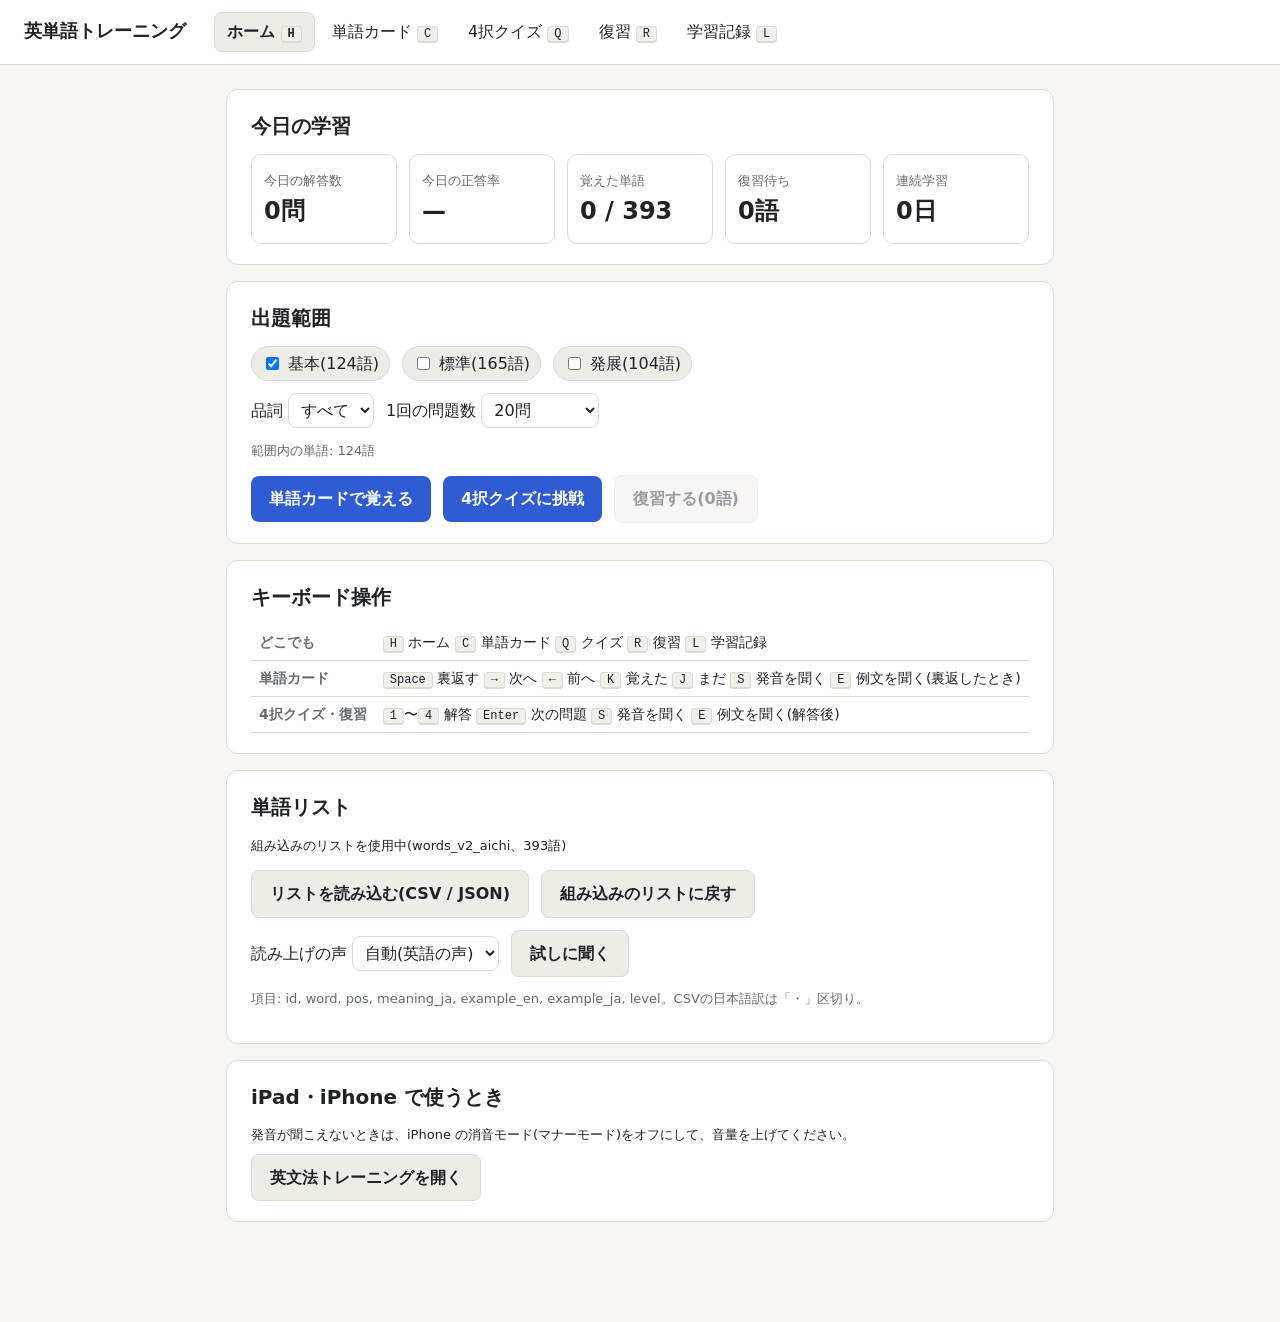
==== eitango.html @ 0c00dae7 "iPad・iPhone版の英単語・英文法アプリを追加 Co-Authored-By: Claude Opus 5.5 <noreply@anthropic.com> Claude-Session: h" ====
<!doctype html>
<html lang="ja" data-app="eitango">
<head>
<meta charset="utf-8">
<meta name="viewport" content="width=device-width, initial-scale=1, viewport-fit=cover">
<title>英単語トレーニング</title>
<style>
:root{
  --bg:#f6f5f1; --panel:#ffffff; --ink:#1f2328; --muted:#646b73; --line:#dcdad3;
  --accent:#2f5bd3; --accent-ink:#ffffff; --ok:#1d7a46; --ok-bg:#e3f3ea; --ng:#b42318; --ng-bg:#fbe7e5;
  --chip:#eeece6; --kbd:#f0efea;
}
@media (prefers-color-scheme: dark){
  :root:not([data-theme="light"]){
    --bg:#17191c; --panel:#202328; --ink:#e8e9eb; --muted:#9aa1a9; --line:#363a41;
    --accent:#7d9cf0; --accent-ink:#0f1320; --ok:#5fc48a; --ok-bg:#1d3326; --ng:#f2867b; --ng-bg:#3a2220;
    --chip:#2b2f35; --kbd:#2b2f35;
  }
}
*{box-sizing:border-box}
body{margin:0;background:var(--bg);color:var(--ink);font-family:"Hiragino Sans","Yu Gothic UI","Meiryo",system-ui,sans-serif;line-height:1.6}
header{display:flex;align-items:center;gap:16px;padding:12px 24px;border-bottom:1px solid var(--line);background:var(--panel);flex-wrap:wrap}
header h1{font-size:18px;margin:0 12px 0 0}
nav{display:flex;gap:4px;flex-wrap:wrap}
nav button{background:none;border:1px solid transparent;color:var(--ink);padding:6px 12px;border-radius:8px;font:inherit;cursor:pointer}
nav button[aria-current="true"]{background:var(--chip);border-color:var(--line);font-weight:600}
nav button:hover{background:var(--chip)}
main{max-width:860px;margin:0 auto;padding:24px 16px 64px}
.panel{background:var(--panel);border:1px solid var(--line);border-radius:12px;padding:20px 24px;margin-bottom:16px}
h2{font-size:20px;margin:0 0 12px}
h3{font-size:16px;margin:16px 0 8px}
.muted{color:var(--muted)}
.small{font-size:13px}
.row{display:flex;gap:12px;flex-wrap:wrap;align-items:center}
.btn{background:var(--accent);color:var(--accent-ink);border:none;padding:10px 18px;border-radius:8px;font:inherit;font-weight:600;cursor:pointer}
.btn.secondary{background:var(--chip);color:var(--ink);border:1px solid var(--line)}
.btn:disabled{opacity:.45;cursor:default}
.btn:focus-visible,nav button:focus-visible,.choice:focus-visible,select:focus-visible,label.chk:focus-within{outline:3px solid var(--accent);outline-offset:2px}
kbd{background:var(--kbd);border:1px solid var(--line);border-bottom-width:2px;border-radius:4px;padding:0 6px;font-family:ui-monospace,Consolas,monospace;font-size:12px}
.stats{display:grid;grid-template-columns:repeat(auto-fit,minmax(140px,1fr));gap:12px}
.stat{border:1px solid var(--line);border-radius:10px;padding:12px}
.stat b{display:block;font-size:24px}
label.chk{display:inline-flex;align-items:center;gap:6px;padding:4px 10px;border:1px solid var(--line);border-radius:999px;background:var(--chip);cursor:pointer}
select{font:inherit;padding:6px 8px;border-radius:8px;border:1px solid var(--line);background:var(--panel);color:var(--ink)}
.card{min-height:260px;display:flex;flex-direction:column;justify-content:center;align-items:center;text-align:center;cursor:pointer;user-select:none}
.word{font-size:44px;font-weight:700;letter-spacing:.01em}
.pos{display:inline-block;font-size:12px;padding:1px 8px;border-radius:999px;background:var(--chip);color:var(--muted);margin:4px 0}
.lv{display:inline-block;font-size:12px;padding:1px 8px;border-radius:999px;border:1px solid var(--line);color:var(--muted);margin-left:4px}
.meaning{font-size:26px;font-weight:600;margin-top:12px}
.example{margin-top:12px;font-size:16px}
.progress{height:6px;background:var(--chip);border-radius:999px;overflow:hidden;margin:8px 0 16px}
.progress>i{display:block;height:100%;background:var(--accent)}
.choices{display:grid;grid-template-columns:1fr 1fr;gap:10px;margin-top:16px}
@media (max-width:560px){.choices{grid-template-columns:1fr}.word{font-size:34px}}
.choice{display:flex;gap:10px;align-items:center;text-align:left;padding:14px 16px;border:1px solid var(--line);border-radius:10px;background:var(--panel);color:var(--ink);font:inherit;font-size:17px;cursor:pointer}
.choice:hover:not(:disabled){border-color:var(--accent)}
.choice .n{flex:none}
.choice.correct{background:var(--ok-bg);border-color:var(--ok)}
.choice.wrong{background:var(--ng-bg);border-color:var(--ng)}
.feedback{margin-top:14px;font-weight:600;min-height:1.6em}
.feedback.ok{color:var(--ok)} .feedback.ng{color:var(--ng)}
table{width:100%;border-collapse:collapse;font-size:14px}
th,td{text-align:left;padding:6px 8px;border-bottom:1px solid var(--line)}
th{color:var(--muted);font-weight:600}
.hint{font-size:13px;color:var(--muted);margin-top:12px}
.hidden{display:none!important}
.bar{display:flex;align-items:flex-end;gap:4px;height:80px;margin-top:8px}
.bar div{flex:1;background:var(--accent);border-radius:3px 3px 0 0;min-height:2px;position:relative}
.bar-labels{display:flex;gap:4px;font-size:11px;color:var(--muted)}
.bar-labels span{flex:1;text-align:center}
</style>
<!-- iOS版で追加 -->
<link rel="manifest" href="manifest-eitango.webmanifest">
<link rel="apple-touch-icon" href="icons/eitango-180.png">
<link rel="icon" href="icons/eitango-192.png">
<meta name="apple-mobile-web-app-capable" content="yes">
<meta name="mobile-web-app-capable" content="yes">
<meta name="apple-mobile-web-app-title" content="英単語">
<meta name="apple-mobile-web-app-status-bar-style" content="default">
<meta name="format-detection" content="telephone=no">
<meta name="theme-color" content="#ffffff" media="(prefers-color-scheme: light)">
<meta name="theme-color" content="#202328" media="(prefers-color-scheme: dark)">
<link rel="stylesheet" href="ios.css">
</head>
<body>
<header>
  <h1>英単語トレーニング</h1>
  <nav id="nav">
    <button data-view="home">ホーム <kbd>H</kbd></button>
    <button data-view="cards">単語カード <kbd>C</kbd></button>
    <button data-view="quiz">4択クイズ <kbd>Q</kbd></button>
    <button data-view="review">復習 <kbd>R</kbd></button>
    <button data-view="records">学習記録 <kbd>L</kbd></button>
  </nav>
</header>
<main>

<!-- ホーム -->
<section id="view-home">
  <div class="panel">
    <h2>今日の学習</h2>
    <div class="stats" id="homeStats"></div>
  </div>
  <div class="panel">
    <h2>出題範囲</h2>
    <div class="row" id="levelChecks"></div>
    <div class="row" style="margin-top:12px">
      <label>品詞 <select id="posSelect"></select></label>
      <label>1回の問題数 <select id="countSelect">
        <option value="10">10問</option><option value="20" selected>20問</option><option value="30">30問</option><option value="0">範囲の全部</option>
      </select></label>
    </div>
    <p class="muted small" id="rangeInfo"></p>
    <div class="row" style="margin-top:8px">
      <button class="btn" data-go="cards">単語カードで覚える</button>
      <button class="btn" data-go="quiz">4択クイズに挑戦</button>
      <button class="btn secondary" data-go="review" id="homeReviewBtn">復習する</button>
    </div>
  </div>
  <div class="panel">
    <h2>キーボード操作</h2>
    <table>
      <tr><th>どこでも</th><td><kbd>H</kbd> ホーム <kbd>C</kbd> 単語カード <kbd>Q</kbd> クイズ <kbd>R</kbd> 復習 <kbd>L</kbd> 学習記録</td></tr>
      <tr><th>単語カード</th><td><kbd>Space</kbd> 裏返す <kbd>→</kbd> 次へ <kbd>←</kbd> 前へ <kbd>K</kbd> 覚えた <kbd>J</kbd> まだ <kbd>S</kbd> 発音を聞く <kbd>E</kbd> 例文を聞く(裏返したとき)</td></tr>
      <tr><th>4択クイズ・復習</th><td><kbd>1</kbd>〜<kbd>4</kbd> 解答 <kbd>Enter</kbd> 次の問題 <kbd>S</kbd> 発音を聞く <kbd>E</kbd> 例文を聞く(解答後)</td></tr>
    </table>
  </div>
  <div class="panel">
    <h2>単語リスト</h2>
    <p class="small" id="dataInfo"></p>
    <div class="row">
      <label class="btn secondary" for="fileInput" style="display:inline-block">リストを読み込む(CSV / JSON)</label>
      <input type="file" id="fileInput" accept=".csv,.json,text/csv,application/json" class="hidden">
      <button class="btn secondary" id="resetDataBtn">組み込みのリストに戻す</button>
    </div>
    <div class="row" style="margin-top:12px">
      <label>読み上げの声 <select id="voiceSelect"><option value="">自動(英語の声)</option></select></label>
      <button class="btn secondary" id="voiceTest">試しに聞く</button>
    </div>
    <p class="hint">項目: id, word, pos, meaning_ja, example_en, example_ja, level。CSVの日本語訳は「・」区切り。</p>
  </div>
</section>

<!-- 単語カード -->
<section id="view-cards" class="hidden">
  <div class="panel">
    <div class="row" style="justify-content:space-between">
      <h2 style="margin:0">単語カード</h2>
      <div class="row">
        <label>表に出す <select id="cardFront"><option value="en">英語</option><option value="ja">日本語</option></select></label>
        <button class="btn secondary" id="cardRestart">シャッフルしてやり直す</button>
      </div>
    </div>
    <div class="progress"><i id="cardProg"></i></div>
    <div class="muted small" id="cardCounter"></div>
  </div>
  <div class="panel card" id="cardBox" tabindex="0" aria-live="polite"></div>
  <div class="row" style="justify-content:center">
    <button class="btn secondary" id="cardPrev">← 前へ</button>
    <button class="btn secondary" id="cardFlip">裏返す <kbd>Space</kbd></button>
    <button class="btn secondary" id="cardNg">まだ <kbd>J</kbd></button>
    <button class="btn" id="cardOk">覚えた <kbd>K</kbd></button>
    <button class="btn secondary" id="cardNext">次へ →</button>
  </div>
  <p class="hint" style="text-align:center">「まだ」を押した単語は復習リストに入ります。</p>
</section>

<!-- クイズ(通常・復習共通) -->
<section id="view-quiz" class="hidden">
  <div class="panel">
    <div class="row" style="justify-content:space-between">
      <h2 style="margin:0" id="quizTitle">4択クイズ</h2>
      <label>出題形式 <select id="quizDir">
        <option value="en2ja">英語 → 日本語</option>
        <option value="ja2en">日本語 → 英語</option>
        <option value="mix">ミックス</option>
      </select></label>
    </div>
    <div class="progress"><i id="quizProg"></i></div>
    <div class="muted small" id="quizCounter"></div>
  </div>
  <div class="panel" id="quizBox"></div>
</section>

<!-- 学習記録 -->
<section id="view-records" class="hidden">
  <div class="panel">
    <h2>学習記録</h2>
    <div class="stats" id="recStats"></div>
    <h3>最近14日の解答数</h3>
    <div class="bar" id="recBars"></div>
    <div class="bar-labels" id="recBarLabels"></div>
  </div>
  <div class="panel">
    <h2>難易度別の正答率</h2>
    <table id="recLevels"></table>
  </div>
  <div class="panel">
    <h2>よく間違える単語</h2>
    <table id="recWeak"></table>
  </div>
  <div class="panel">
    <h2>記録の管理</h2>
    <p class="small muted">記録はこのパソコンのブラウザ内(localStorage)だけに保存されます。別のブラウザやパソコンとは共有されません。</p>
    <div class="row">
      <button class="btn secondary" id="exportBtn">記録を書き出す(JSON)</button>
      <button class="btn secondary" id="clearBtn">記録をすべて消す</button>
    </div>
  </div>
</section>

</main>

<script>
/* ===== 単語データ =====
   形式は wordlist/words_v2_aichi.json と同じ(topic, aichi_priority, speak は省略可):
   { id, word, pos, meaning_ja: [..], example_en, example_ja, level: "基本"|"標準"|"発展" }
   別のリストは画面の「リストを読み込む」から差し替えられます。 */
const BUILTIN_WORDS = [{"id":1,"word":"school","pos":"名詞","meaning_ja":["学校"],"example_en":"I go to school by bus.","example_ja":"私はバスで学校に行きます。","level":"基本","topic":"一般","aichi_priority":"B"},{"id":2,"word":"friend","pos":"名詞","meaning_ja":["友だち"],"example_en":"Ken is my best friend.","example_ja":"ケンは私の親友です。","level":"基本","topic":"一般","aichi_priority":"B"},{"id":3,"word":"family","pos":"名詞","meaning_ja":["家族"],"example_en":"There are five people in my family.","example_ja":"私の家族は5人です。","level":"基本","topic":"一般","aichi_priority":"B"},{"id":4,"word":"book","pos":"名詞","meaning_ja":["本"],"example_en":"This book is very interesting.","example_ja":"この本はとてもおもしろい。","level":"基本","topic":"一般","aichi_priority":"B"},{"id":5,"word":"water","pos":"名詞","meaning_ja":["水"],"example_en":"Can I have some water?","example_ja":"水をもらえますか。","level":"基本","topic":"一般","aichi_priority":"B"},{"id":6,"word":"time","pos":"名詞","meaning_ja":["時間","〜回"],"example_en":"What time is it now?","example_ja":"今何時ですか。","level":"基本","topic":"一般","aichi_priority":"B"},{"id":7,"word":"day","pos":"名詞","meaning_ja":["日","昼間"],"example_en":"It was a sunny day.","example_ja":"晴れた日でした。","level":"基本","topic":"一般","aichi_priority":"B"},{"id":8,"word":"week","pos":"名詞","meaning_ja":["週"],"example_en":"I play tennis twice a week.","example_ja":"私は週に2回テニスをします。","level":"基本","topic":"一般","aichi_priority":"B"},{"id":9,"word":"year","pos":"名詞","meaning_ja":["年","〜歳"],"example_en":"She is fifteen years old.","example_ja":"彼女は15歳です。","level":"基本","topic":"一般","aichi_priority":"B"},{"id":10,"word":"morning","pos":"名詞","meaning_ja":["朝","午前"],"example_en":"I get up at six every morning.","example_ja":"私は毎朝6時に起きます。","level":"基本","topic":"一般","aichi_priority":"B"},{"id":11,"word":"night","pos":"名詞","meaning_ja":["夜"],"example_en":"I watched the stars last night.","example_ja":"昨夜、星を見ました。","level":"基本","topic":"一般","aichi_priority":"B"},{"id":12,"word":"teacher","pos":"名詞","meaning_ja":["先生","教師"],"example_en":"Ms. Sato is our English teacher.","example_ja":"佐藤先生は私たちの英語の先生です。","level":"基本","topic":"一般","aichi_priority":"B"},{"id":13,"word":"student","pos":"名詞","meaning_ja":["生徒","学生"],"example_en":"He is a student at this school.","example_ja":"彼はこの学校の生徒です。","level":"基本","topic":"一般","aichi_priority":"B"},{"id":14,"word":"house","pos":"名詞","meaning_ja":["家"],"example_en":"My house is near the station.","example_ja":"私の家は駅の近くです。","level":"基本","topic":"一般","aichi_priority":"B"},{"id":15,"word":"room","pos":"名詞","meaning_ja":["部屋"],"example_en":"Please clean your room.","example_ja":"部屋を掃除してください。","level":"基本","topic":"一般","aichi_priority":"B"},{"id":16,"word":"city","pos":"名詞","meaning_ja":["市","都市"],"example_en":"Kyoto is an old city.","example_ja":"京都は古い都市です。","level":"基本","topic":"文化・社会","aichi_priority":"A"},{"id":17,"word":"country","pos":"名詞","meaning_ja":["国","いなか"],"example_en":"Japan is a beautiful country.","example_ja":"日本は美しい国です。","level":"基本","topic":"文化・社会","aichi_priority":"A"},{"id":18,"word":"food","pos":"名詞","meaning_ja":["食べ物"],"example_en":"What is your favorite food?","example_ja":"あなたの好きな食べ物は何ですか。","level":"基本","topic":"食・健康","aichi_priority":"A"},{"id":19,"word":"music","pos":"名詞","meaning_ja":["音楽"],"example_en":"I listen to music every day.","example_ja":"私は毎日音楽を聞きます。","level":"基本","topic":"一般","aichi_priority":"B"},{"id":20,"word":"sport","pos":"名詞","meaning_ja":["スポーツ"],"example_en":"Soccer is a popular sport.","example_ja":"サッカーは人気のあるスポーツです。","level":"基本","topic":"一般","aichi_priority":"B"},{"id":21,"word":"dog","pos":"名詞","meaning_ja":["犬"],"example_en":"We have a small dog.","example_ja":"私たちは小さな犬を飼っています。","level":"基本","topic":"一般","aichi_priority":"B"},{"id":22,"word":"station","pos":"名詞","meaning_ja":["駅"],"example_en":"Let's meet at the station.","example_ja":"駅で会いましょう。","level":"基本","topic":"一般","aichi_priority":"B"},{"id":23,"word":"park","pos":"名詞","meaning_ja":["公園"],"example_en":"Children are playing in the park.","example_ja":"子どもたちが公園で遊んでいます。","level":"基本","topic":"一般","aichi_priority":"B"},{"id":24,"word":"library","pos":"名詞","meaning_ja":["図書館"],"example_en":"I borrowed two books from the library.","example_ja":"図書館で本を2冊借りました。","level":"基本","topic":"一般","aichi_priority":"B"},{"id":25,"word":"hospital","pos":"名詞","meaning_ja":["病院"],"example_en":"My mother works at a hospital.","example_ja":"母は病院で働いています。","level":"基本","topic":"食・健康","aichi_priority":"A"},{"id":26,"word":"weather","pos":"名詞","meaning_ja":["天気"],"example_en":"How is the weather today?","example_ja":"今日の天気はどうですか。","level":"基本","topic":"一般","aichi_priority":"B"},{"id":27,"word":"season","pos":"名詞","meaning_ja":["季節"],"example_en":"Which season do you like the best?","example_ja":"どの季節がいちばん好きですか。","level":"基本","topic":"一般","aichi_priority":"B"},{"id":28,"word":"language","pos":"名詞","meaning_ja":["言語","言葉"],"example_en":"How many languages can you speak?","example_ja":"何か国語を話せますか。","level":"基本","topic":"一般","aichi_priority":"B"},{"id":29,"word":"question","pos":"名詞","meaning_ja":["質問","問題"],"example_en":"May I ask you a question?","example_ja":"質問してもいいですか。","level":"基本","topic":"会話","aichi_priority":"A"},{"id":30,"word":"answer","pos":"名詞","meaning_ja":["答え"],"example_en":"I know the answer.","example_ja":"私は答えを知っています。","level":"基本","topic":"会話","aichi_priority":"A"},{"id":31,"word":"homework","pos":"名詞","meaning_ja":["宿題"],"example_en":"I have a lot of homework today.","example_ja":"今日は宿題がたくさんあります。","level":"基本","topic":"一般","aichi_priority":"B"},{"id":32,"word":"club","pos":"名詞","meaning_ja":["クラブ","部活動"],"example_en":"I'm in the art club.","example_ja":"私は美術部に入っています。","level":"基本","topic":"一般","aichi_priority":"B"},{"id":33,"word":"money","pos":"名詞","meaning_ja":["お金"],"example_en":"I don't have much money.","example_ja":"私はあまりお金を持っていません。","level":"基本","topic":"一般","aichi_priority":"B"},{"id":34,"word":"picture","pos":"名詞","meaning_ja":["写真","絵"],"example_en":"Can I take a picture here?","example_ja":"ここで写真を撮ってもいいですか。","level":"基本","topic":"一般","aichi_priority":"B"},{"id":35,"word":"idea","pos":"名詞","meaning_ja":["考え","アイデア"],"example_en":"That's a good idea.","example_ja":"それはいい考えですね。","level":"基本","topic":"会話","aichi_priority":"A"},{"id":36,"word":"go","pos":"動詞","meaning_ja":["行く"],"example_en":"I go to the library on Sundays.","example_ja":"私は日曜日に図書館に行きます。","level":"基本","topic":"一般","aichi_priority":"B"},{"id":37,"word":"come","pos":"動詞","meaning_ja":["来る"],"example_en":"Please come to my party.","example_ja":"私のパーティーに来てください。","level":"基本","topic":"一般","aichi_priority":"B"},{"id":38,"word":"have","pos":"動詞","meaning_ja":["持っている","食べる"],"example_en":"I have two brothers.","example_ja":"私には兄弟が2人います。","level":"基本","topic":"一般","aichi_priority":"B"},{"id":39,"word":"like","pos":"動詞","meaning_ja":["好きだ"],"example_en":"I like English very much.","example_ja":"私は英語が大好きです。","level":"基本","topic":"一般","aichi_priority":"B"},{"id":40,"word":"play","pos":"動詞","meaning_ja":["(スポーツを)する","遊ぶ","演奏する"],"example_en":"She plays the piano well.","example_ja":"彼女はピアノを上手にひきます。","level":"基本","topic":"一般","aichi_priority":"B"},{"id":41,"word":"study","pos":"動詞","meaning_ja":["勉強する"],"example_en":"I study math every night.","example_ja":"私は毎晩数学を勉強します。","level":"基本","topic":"一般","aichi_priority":"B"},{"id":42,"word":"eat","pos":"動詞","meaning_ja":["食べる"],"example_en":"We eat lunch at noon.","example_ja":"私たちは正午に昼食を食べます。","level":"基本","topic":"一般","aichi_priority":"B"},{"id":43,"word":"drink","pos":"動詞","meaning_ja":["飲む"],"example_en":"I drink milk every morning.","example_ja":"私は毎朝牛乳を飲みます。","level":"基本","topic":"一般","aichi_priority":"B"},{"id":44,"word":"see","pos":"動詞","meaning_ja":["見える","会う"],"example_en":"I saw a rainbow yesterday.","example_ja":"昨日、虹を見ました。","level":"基本","topic":"一般","aichi_priority":"B"},{"id":45,"word":"look","pos":"動詞","meaning_ja":["見る","〜に見える"],"example_en":"Look at this picture.","example_ja":"この写真を見て。","level":"基本","topic":"一般","aichi_priority":"B"},{"id":46,"word":"watch","pos":"動詞","meaning_ja":["(じっと)見る"],"example_en":"We watched a movie on TV.","example_ja":"私たちはテレビで映画を見ました。","level":"基本","topic":"一般","aichi_priority":"B"},{"id":47,"word":"listen","pos":"動詞","meaning_ja":["聞く"],"example_en":"Listen to me carefully.","example_ja":"私の言うことをよく聞いて。","level":"基本","topic":"一般","aichi_priority":"B"},{"id":48,"word":"read","pos":"動詞","meaning_ja":["読む"],"example_en":"My father reads the newspaper every day.","example_ja":"父は毎日新聞を読みます。","level":"基本","topic":"一般","aichi_priority":"B"},{"id":49,"word":"write","pos":"動詞","meaning_ja":["書く"],"example_en":"Please write your name here.","example_ja":"ここに名前を書いてください。","level":"基本","topic":"一般","aichi_priority":"B"},{"id":50,"word":"speak","pos":"動詞","meaning_ja":["話す"],"example_en":"Do you speak English?","example_ja":"あなたは英語を話しますか。","level":"基本","topic":"一般","aichi_priority":"B"},{"id":51,"word":"make","pos":"動詞","meaning_ja":["作る","〜にする"],"example_en":"My mother made a cake for me.","example_ja":"母が私にケーキを作ってくれました。","level":"基本","topic":"一般","aichi_priority":"B"},{"id":52,"word":"take","pos":"動詞","meaning_ja":["取る","連れて行く","(時間が)かかる"],"example_en":"It takes ten minutes to walk there.","example_ja":"そこまで歩いて10分かかります。","level":"基本","topic":"一般","aichi_priority":"B"},{"id":53,"word":"get","pos":"動詞","meaning_ja":["手に入れる","着く","〜になる"],"example_en":"I got a letter from Tom.","example_ja":"トムから手紙をもらいました。","level":"基本","topic":"一般","aichi_priority":"B"},{"id":54,"word":"know","pos":"動詞","meaning_ja":["知っている"],"example_en":"Do you know his name?","example_ja":"彼の名前を知っていますか。","level":"基本","topic":"一般","aichi_priority":"B"},{"id":55,"word":"want","pos":"動詞","meaning_ja":["ほしい","〜したい"],"example_en":"I want to be a doctor.","example_ja":"私は医者になりたいです。","level":"基本","topic":"一般","aichi_priority":"B"},{"id":56,"word":"live","pos":"動詞","meaning_ja":["住む","生きる"],"example_en":"I live in Nagoya.","example_ja":"私は名古屋に住んでいます。","level":"基本","topic":"一般","aichi_priority":"B"},{"id":57,"word":"help","pos":"動詞","meaning_ja":["手伝う","助ける"],"example_en":"Can you help me with my homework?","example_ja":"宿題を手伝ってくれますか。","level":"基本","topic":"一般","aichi_priority":"B"},{"id":58,"word":"use","pos":"動詞","meaning_ja":["使う"],"example_en":"May I use your pen?","example_ja":"あなたのペンを使ってもいいですか。","level":"基本","topic":"一般","aichi_priority":"B"},{"id":59,"word":"walk","pos":"動詞","meaning_ja":["歩く"],"example_en":"I walk to school.","example_ja":"私は歩いて学校に行きます。","level":"基本","topic":"一般","aichi_priority":"B"},{"id":60,"word":"run","pos":"動詞","meaning_ja":["走る"],"example_en":"He runs very fast.","example_ja":"彼はとても速く走ります。","level":"基本","topic":"一般","aichi_priority":"B"},{"id":61,"word":"swim","pos":"動詞","meaning_ja":["泳ぐ"],"example_en":"Can you swim?","example_ja":"あなたは泳げますか。","level":"基本","topic":"一般","aichi_priority":"B"},{"id":62,"word":"sing","pos":"動詞","meaning_ja":["歌う"],"example_en":"Let's sing a song together.","example_ja":"一緒に歌を歌いましょう。","level":"基本","topic":"一般","aichi_priority":"B"},{"id":63,"word":"open","pos":"動詞","meaning_ja":["開ける"],"example_en":"Open your textbooks to page 20.","example_ja":"教科書の20ページを開きなさい。","level":"基本","topic":"一般","aichi_priority":"B"},{"id":64,"word":"close","pos":"動詞","meaning_ja":["閉める"],"example_en":"Please close the window.","example_ja":"窓を閉めてください。","level":"基本","topic":"一般","aichi_priority":"B"},{"id":65,"word":"buy","pos":"動詞","meaning_ja":["買う"],"example_en":"I bought a new bag.","example_ja":"新しいかばんを買いました。","level":"基本","topic":"一般","aichi_priority":"B"},{"id":66,"word":"give","pos":"動詞","meaning_ja":["与える","あげる"],"example_en":"He gave me a present.","example_ja":"彼は私にプレゼントをくれました。","level":"基本","topic":"一般","aichi_priority":"B"},{"id":67,"word":"tell","pos":"動詞","meaning_ja":["話す","伝える","教える"],"example_en":"Please tell me the way to the station.","example_ja":"駅への道を教えてください。","level":"基本","topic":"一般","aichi_priority":"B"},{"id":68,"word":"think","pos":"動詞","meaning_ja":["思う","考える"],"example_en":"I think he is right.","example_ja":"彼は正しいと思います。","level":"基本","topic":"一般","aichi_priority":"B"},{"id":69,"word":"start","pos":"動詞","meaning_ja":["始める","始まる"],"example_en":"The class starts at nine.","example_ja":"授業は9時に始まります。","level":"基本","topic":"一般","aichi_priority":"B"},{"id":70,"word":"visit","pos":"動詞","meaning_ja":["訪れる"],"example_en":"I visited my grandmother last Sunday.","example_ja":"この前の日曜日、祖母を訪ねました。","level":"基本","topic":"一般","aichi_priority":"B"},{"id":71,"word":"good","pos":"形容詞","meaning_ja":["よい","上手な"],"example_en":"She is good at cooking.","example_ja":"彼女は料理が得意です。","level":"基本","topic":"一般","aichi_priority":"B"},{"id":72,"word":"big","pos":"形容詞","meaning_ja":["大きい"],"example_en":"That is a big tree.","example_ja":"あれは大きな木です。","level":"基本","topic":"一般","aichi_priority":"B"},{"id":73,"word":"small","pos":"形容詞","meaning_ja":["小さい"],"example_en":"I live in a small town.","example_ja":"私は小さな町に住んでいます。","level":"基本","topic":"一般","aichi_priority":"B"},{"id":74,"word":"new","pos":"形容詞","meaning_ja":["新しい"],"example_en":"I have a new bike.","example_ja":"私は新しい自転車を持っています。","level":"基本","topic":"一般","aichi_priority":"B"},{"id":75,"word":"old","pos":"形容詞","meaning_ja":["古い","年をとった"],"example_en":"This temple is very old.","example_ja":"このお寺はとても古いです。","level":"基本","topic":"一般","aichi_priority":"B"},{"id":76,"word":"happy","pos":"形容詞","meaning_ja":["幸せな","うれしい"],"example_en":"I'm happy to see you.","example_ja":"あなたに会えてうれしいです。","level":"基本","topic":"一般","aichi_priority":"B"},{"id":77,"word":"busy","pos":"形容詞","meaning_ja":["忙しい"],"example_en":"My father is always busy.","example_ja":"父はいつも忙しいです。","level":"基本","topic":"一般","aichi_priority":"B"},{"id":78,"word":"hot","pos":"形容詞","meaning_ja":["暑い","熱い"],"example_en":"It's very hot today.","example_ja":"今日はとても暑いです。","level":"基本","topic":"一般","aichi_priority":"B"},{"id":79,"word":"cold","pos":"形容詞","meaning_ja":["寒い","冷たい"],"example_en":"It was cold this morning.","example_ja":"今朝は寒かったです。","level":"基本","topic":"一般","aichi_priority":"B"},{"id":80,"word":"beautiful","pos":"形容詞","meaning_ja":["美しい"],"example_en":"What a beautiful flower!","example_ja":"なんて美しい花でしょう。","level":"基本","topic":"一般","aichi_priority":"B"},{"id":81,"word":"easy","pos":"形容詞","meaning_ja":["簡単な"],"example_en":"This question is easy.","example_ja":"この問題は簡単です。","level":"基本","topic":"一般","aichi_priority":"B"},{"id":82,"word":"difficult","pos":"形容詞","meaning_ja":["難しい"],"example_en":"Math is difficult for me.","example_ja":"数学は私には難しいです。","level":"基本","topic":"一般","aichi_priority":"B"},{"id":83,"word":"favorite","pos":"形容詞","meaning_ja":["お気に入りの"],"example_en":"Blue is my favorite color.","example_ja":"青は私の好きな色です。","level":"基本","topic":"一般","aichi_priority":"B"},{"id":84,"word":"hungry","pos":"形容詞","meaning_ja":["おなかがすいた"],"example_en":"I'm hungry. Let's eat.","example_ja":"おなかがすいた。食べよう。","level":"基本","topic":"食・健康","aichi_priority":"A"},{"id":85,"word":"tired","pos":"形容詞","meaning_ja":["疲れた"],"example_en":"I was very tired after the game.","example_ja":"試合のあと、とても疲れていました。","level":"基本","topic":"一般","aichi_priority":"B"},{"id":86,"word":"interesting","pos":"形容詞","meaning_ja":["おもしろい","興味深い"],"example_en":"This story is interesting.","example_ja":"この話はおもしろいです。","level":"基本","topic":"一般","aichi_priority":"B"},{"id":87,"word":"famous","pos":"形容詞","meaning_ja":["有名な"],"example_en":"Mt. Fuji is famous all over the world.","example_ja":"富士山は世界中で有名です。","level":"基本","topic":"一般","aichi_priority":"B"},{"id":88,"word":"always","pos":"副詞","meaning_ja":["いつも"],"example_en":"She always smiles.","example_ja":"彼女はいつもほほえんでいます。","level":"基本","topic":"一般","aichi_priority":"B"},{"id":89,"word":"usually","pos":"副詞","meaning_ja":["ふつうは","たいてい"],"example_en":"I usually get up at seven.","example_ja":"私はたいてい7時に起きます。","level":"基本","topic":"一般","aichi_priority":"B"},{"id":90,"word":"often","pos":"副詞","meaning_ja":["よく","しばしば"],"example_en":"I often go to the park.","example_ja":"私はよく公園に行きます。","level":"基本","topic":"一般","aichi_priority":"B"},{"id":91,"word":"sometimes","pos":"副詞","meaning_ja":["ときどき"],"example_en":"I sometimes cook dinner.","example_ja":"私はときどき夕食を作ります。","level":"基本","topic":"一般","aichi_priority":"B"},{"id":92,"word":"very","pos":"副詞","meaning_ja":["とても"],"example_en":"Thank you very much.","example_ja":"どうもありがとうございます。","level":"基本","topic":"一般","aichi_priority":"B"},{"id":93,"word":"well","pos":"副詞","meaning_ja":["上手に","よく"],"example_en":"He speaks English well.","example_ja":"彼は英語を上手に話します。","level":"基本","topic":"一般","aichi_priority":"B"},{"id":94,"word":"together","pos":"副詞","meaning_ja":["一緒に"],"example_en":"Let's go together.","example_ja":"一緒に行きましょう。","level":"基本","topic":"一般","aichi_priority":"B"},{"id":95,"word":"here","pos":"副詞","meaning_ja":["ここに","ここで"],"example_en":"Come here, please.","example_ja":"こちらに来てください。","level":"基本","topic":"一般","aichi_priority":"B"},{"id":96,"word":"there","pos":"副詞","meaning_ja":["そこに","そこで"],"example_en":"I went there last year.","example_ja":"私は去年そこへ行きました。","level":"基本","topic":"一般","aichi_priority":"B"},{"id":97,"word":"today","pos":"副詞","meaning_ja":["今日(は)"],"example_en":"It's my birthday today.","example_ja":"今日は私の誕生日です。","level":"基本","topic":"一般","aichi_priority":"B"},{"id":98,"word":"tomorrow","pos":"副詞","meaning_ja":["明日(は)"],"example_en":"See you tomorrow.","example_ja":"また明日。","level":"基本","topic":"一般","aichi_priority":"B"},{"id":99,"word":"yesterday","pos":"副詞","meaning_ja":["昨日(は)"],"example_en":"I was sick yesterday.","example_ja":"昨日は具合が悪かったです。","level":"基本","topic":"一般","aichi_priority":"B"},{"id":100,"word":"in","pos":"前置詞","meaning_ja":["〜の中に","〜に(場所・年・月)"],"example_en":"I was born in 2011.","example_ja":"私は2011年に生まれました。","level":"基本","topic":"一般","aichi_priority":"B"},{"id":101,"word":"on","pos":"前置詞","meaning_ja":["〜の上に","〜に(曜日・日付)"],"example_en":"The book is on the desk.","example_ja":"その本は机の上にあります。","level":"基本","topic":"一般","aichi_priority":"B"},{"id":102,"word":"at","pos":"前置詞","meaning_ja":["〜に","〜で(時刻・地点)"],"example_en":"School starts at 8:30.","example_ja":"学校は8時30分に始まります。","level":"基本","topic":"一般","aichi_priority":"B"},{"id":103,"word":"with","pos":"前置詞","meaning_ja":["〜と一緒に","〜を使って"],"example_en":"I went shopping with my sister.","example_ja":"姉と買い物に行きました。","level":"基本","topic":"一般","aichi_priority":"B"},{"id":104,"word":"from","pos":"前置詞","meaning_ja":["〜から"],"example_en":"I'm from Aichi.","example_ja":"私は愛知出身です。","level":"基本","topic":"一般","aichi_priority":"B"},{"id":105,"word":"for","pos":"前置詞","meaning_ja":["〜のために","〜の間"],"example_en":"I waited for an hour.","example_ja":"私は1時間待ちました。","level":"基本","topic":"一般","aichi_priority":"B"},{"id":106,"word":"and","pos":"接続詞","meaning_ja":["〜と…","そして"],"example_en":"I like dogs and cats.","example_ja":"私は犬とねこが好きです。","level":"基本","topic":"一般","aichi_priority":"B"},{"id":107,"word":"but","pos":"接続詞","meaning_ja":["しかし"],"example_en":"I'm tired, but I'm happy.","example_ja":"疲れたけれど、うれしいです。","level":"基本","topic":"一般","aichi_priority":"B"},{"id":108,"word":"because","pos":"接続詞","meaning_ja":["なぜなら〜だから"],"example_en":"I stayed home because it was raining.","example_ja":"雨が降っていたので家にいました。","level":"基本","topic":"論理","aichi_priority":"A"},{"id":109,"word":"can","pos":"助動詞","meaning_ja":["〜できる","〜してもよい"],"example_en":"I can play the guitar.","example_ja":"私はギターをひくことができます。","level":"基本","topic":"一般","aichi_priority":"B"},{"id":110,"word":"answer","pos":"動詞","meaning_ja":["答える"],"example_en":"Please answer my question.","example_ja":"私の質問に答えてください。","level":"標準","topic":"会話","aichi_priority":"A"},{"id":111,"word":"try","pos":"動詞","meaning_ja":["試す","やってみる"],"example_en":"Try this cake. It's good.","example_ja":"このケーキを食べてみて。おいしいよ。","level":"標準","topic":"一般","aichi_priority":"B"},{"id":112,"word":"decide","pos":"動詞","meaning_ja":["決める"],"example_en":"I decided to study abroad.","example_ja":"私は留学することに決めました。","level":"標準","topic":"一般","aichi_priority":"B"},{"id":113,"word":"forget","pos":"動詞","meaning_ja":["忘れる"],"example_en":"Don't forget your umbrella.","example_ja":"かさを忘れないで。","level":"標準","topic":"一般","aichi_priority":"B"},{"id":114,"word":"remember","pos":"動詞","meaning_ja":["覚えている","思い出す"],"example_en":"I remember his name.","example_ja":"私は彼の名前を覚えています。","level":"標準","topic":"一般","aichi_priority":"B"},{"id":115,"word":"understand","pos":"動詞","meaning_ja":["理解する"],"example_en":"I can't understand this word.","example_ja":"この単語の意味がわかりません。","level":"標準","topic":"一般","aichi_priority":"B"},{"id":116,"word":"believe","pos":"動詞","meaning_ja":["信じる"],"example_en":"I can't believe it!","example_ja":"信じられない!","level":"標準","topic":"一般","aichi_priority":"B"},{"id":117,"word":"borrow","pos":"動詞","meaning_ja":["借りる"],"example_en":"Can I borrow your eraser?","example_ja":"消しゴムを借りてもいい?","level":"標準","topic":"一般","aichi_priority":"B"},{"id":118,"word":"lend","pos":"動詞","meaning_ja":["貸す"],"example_en":"Could you lend me your dictionary?","example_ja":"辞書を貸していただけますか。","level":"標準","topic":"一般","aichi_priority":"B"},{"id":119,"word":"send","pos":"動詞","meaning_ja":["送る"],"example_en":"I'll send you an e-mail.","example_ja":"あなたにメールを送ります。","level":"標準","topic":"一般","aichi_priority":"B"},{"id":120,"word":"spend","pos":"動詞","meaning_ja":["(時間・お金を)使う","過ごす"],"example_en":"I spent the weekend with my family.","example_ja":"週末を家族と過ごしました。","level":"標準","topic":"一般","aichi_priority":"B"},{"id":121,"word":"choose","pos":"動詞","meaning_ja":["選ぶ"],"example_en":"You can choose any color.","example_ja":"どの色でも選べます。","level":"標準","topic":"一般","aichi_priority":"B"},{"id":122,"word":"carry","pos":"動詞","meaning_ja":["運ぶ","持ち歩く"],"example_en":"Let me carry your bag.","example_ja":"かばんを持ちましょう。","level":"標準","topic":"一般","aichi_priority":"B"},{"id":123,"word":"arrive","pos":"動詞","meaning_ja":["到着する"],"example_en":"We arrived at the hotel at noon.","example_ja":"私たちは正午にホテルに着きました。","level":"標準","topic":"一般","aichi_priority":"B"},{"id":124,"word":"leave","pos":"動詞","meaning_ja":["出発する","去る","置いていく"],"example_en":"The train leaves at 7:10.","example_ja":"電車は7時10分に出発します。","level":"標準","topic":"一般","aichi_priority":"B"},{"id":125,"word":"lose","pos":"動詞","meaning_ja":["なくす","負ける"],"example_en":"I lost my key.","example_ja":"かぎをなくしました。","level":"標準","topic":"一般","aichi_priority":"B"},{"id":126,"word":"win","pos":"動詞","meaning_ja":["勝つ"],"example_en":"Our team won the game.","example_ja":"私たちのチームが試合に勝ちました。","level":"標準","topic":"一般","aichi_priority":"B"},{"id":127,"word":"grow","pos":"動詞","meaning_ja":["育つ","育てる","成長する"],"example_en":"My father grows tomatoes in the garden.","example_ja":"父は庭でトマトを育てています。","level":"標準","topic":"一般","aichi_priority":"B"},{"id":128,"word":"feel","pos":"動詞","meaning_ja":["感じる"],"example_en":"I feel happy when I listen to music.","example_ja":"音楽を聞くと幸せな気持ちになります。","level":"標準","topic":"一般","aichi_priority":"B"},{"id":129,"word":"hope","pos":"動詞","meaning_ja":["望む","願う"],"example_en":"I hope you'll get well soon.","example_ja":"早くよくなるといいですね。","level":"標準","topic":"一般","aichi_priority":"B"},{"id":130,"word":"plan","pos":"動詞","meaning_ja":["計画する"],"example_en":"We are planning a trip to Okinawa.","example_ja":"私たちは沖縄旅行を計画しています。","level":"標準","topic":"一般","aichi_priority":"B"},{"id":131,"word":"practice","pos":"動詞","meaning_ja":["練習する"],"example_en":"I practice the piano every day.","example_ja":"私は毎日ピアノを練習します。","level":"標準","topic":"一般","aichi_priority":"B"},{"id":132,"word":"join","pos":"動詞","meaning_ja":["参加する","加わる"],"example_en":"Why don't you join us?","example_ja":"私たちに加わりませんか。","level":"標準","topic":"一般","aichi_priority":"B"},{"id":133,"word":"introduce","pos":"動詞","meaning_ja":["紹介する"],"example_en":"Let me introduce myself.","example_ja":"自己紹介させてください。","level":"標準","topic":"一般","aichi_priority":"B"},{"id":134,"word":"invite","pos":"動詞","meaning_ja":["招待する"],"example_en":"She invited me to her birthday party.","example_ja":"彼女は私を誕生日パーティーに招待してくれました。","level":"標準","topic":"一般","aichi_priority":"B"},{"id":135,"word":"explain","pos":"動詞","meaning_ja":["説明する"],"example_en":"Can you explain the rule to me?","example_ja":"そのルールを説明してくれますか。","level":"標準","topic":"一般","aichi_priority":"B"},{"id":136,"word":"change","pos":"動詞","meaning_ja":["変える","変わる"],"example_en":"The town has changed a lot.","example_ja":"町はずいぶん変わりました。","level":"標準","topic":"一般","aichi_priority":"B"},{"id":137,"word":"finish","pos":"動詞","meaning_ja":["終える"],"example_en":"Have you finished your homework yet?","example_ja":"もう宿題を終えましたか。","level":"標準","topic":"一般","aichi_priority":"B"},{"id":138,"word":"become","pos":"動詞","meaning_ja":["〜になる"],"example_en":"She became a nurse.","example_ja":"彼女は看護師になりました。","level":"標準","topic":"一般","aichi_priority":"B"},{"id":139,"word":"keep","pos":"動詞","meaning_ja":["保つ","持ち続ける"],"example_en":"Keep your room clean.","example_ja":"部屋をきれいにしておきなさい。","level":"標準","topic":"一般","aichi_priority":"B"},{"id":140,"word":"find","pos":"動詞","meaning_ja":["見つける","〜とわかる"],"example_en":"I found the book easy.","example_ja":"その本は簡単だとわかりました。","level":"標準","topic":"一般","aichi_priority":"B"},{"id":141,"word":"call","pos":"動詞","meaning_ja":["呼ぶ","電話する"],"example_en":"We call the dog Pochi.","example_ja":"私たちはその犬をポチと呼びます。","level":"標準","topic":"一般","aichi_priority":"B"},{"id":142,"word":"show","pos":"動詞","meaning_ja":["見せる","示す"],"example_en":"Please show me your notebook.","example_ja":"あなたのノートを見せてください。","level":"標準","topic":"一般","aichi_priority":"B"},{"id":143,"word":"teach","pos":"動詞","meaning_ja":["教える"],"example_en":"Mr. Brown teaches us English.","example_ja":"ブラウン先生は私たちに英語を教えています。","level":"標準","topic":"一般","aichi_priority":"B"},{"id":144,"word":"learn","pos":"動詞","meaning_ja":["学ぶ","習い覚える"],"example_en":"I learned a lot from this book.","example_ja":"この本から多くを学びました。","level":"標準","topic":"一般","aichi_priority":"B"},{"id":145,"word":"travel","pos":"動詞","meaning_ja":["旅行する"],"example_en":"I want to travel around the world.","example_ja":"世界中を旅行したいです。","level":"標準","topic":"一般","aichi_priority":"B"},{"id":146,"word":"worry","pos":"動詞","meaning_ja":["心配する"],"example_en":"Don't worry about it.","example_ja":"それについて心配しないで。","level":"標準","topic":"一般","aichi_priority":"B"},{"id":147,"word":"agree","pos":"動詞","meaning_ja":["賛成する","同意する"],"example_en":"I agree with you.","example_ja":"あなたに賛成です。","level":"標準","topic":"一般","aichi_priority":"B"},{"id":148,"word":"enjoy","pos":"動詞","meaning_ja":["楽しむ"],"example_en":"I enjoyed talking with you.","example_ja":"あなたと話して楽しかったです。","level":"標準","topic":"一般","aichi_priority":"B"},{"id":149,"word":"build","pos":"動詞","meaning_ja":["建てる"],"example_en":"This house was built 100 years ago.","example_ja":"この家は100年前に建てられました。","level":"標準","topic":"一般","aichi_priority":"B"},{"id":150,"word":"save","pos":"動詞","meaning_ja":["救う","節約する","ためる"],"example_en":"We should save water.","example_ja":"私たちは水を節約すべきです。","level":"標準","topic":"環境","aichi_priority":"A"},{"id":151,"word":"reach","pos":"動詞","meaning_ja":["〜に着く","届く"],"example_en":"We reached the top of the mountain.","example_ja":"私たちは山頂に着きました。","level":"標準","topic":"一般","aichi_priority":"B"},{"id":152,"word":"miss","pos":"動詞","meaning_ja":["乗り遅れる","〜がいなくてさびしい"],"example_en":"I missed the bus this morning.","example_ja":"今朝バスに乗り遅れました。","level":"標準","topic":"一般","aichi_priority":"B"},{"id":153,"word":"wish","pos":"動詞","meaning_ja":["願う"],"example_en":"I wish I could fly.","example_ja":"空を飛べたらいいのに。","level":"標準","topic":"一般","aichi_priority":"B"},{"id":154,"word":"experience","pos":"名詞","meaning_ja":["経験"],"example_en":"It was a great experience for me.","example_ja":"それは私にとってすばらしい経験でした。","level":"標準","topic":"一般","aichi_priority":"B"},{"id":155,"word":"future","pos":"名詞","meaning_ja":["未来","将来"],"example_en":"What do you want to be in the future?","example_ja":"将来何になりたいですか。","level":"標準","topic":"一般","aichi_priority":"B"},{"id":156,"word":"world","pos":"名詞","meaning_ja":["世界"],"example_en":"English is used all over the world.","example_ja":"英語は世界中で使われています。","level":"標準","topic":"文化・社会","aichi_priority":"A"},{"id":157,"word":"environment","pos":"名詞","meaning_ja":["環境"],"example_en":"We must protect the environment.","example_ja":"私たちは環境を守らなければなりません。","level":"標準","topic":"環境","aichi_priority":"A"},{"id":158,"word":"problem","pos":"名詞","meaning_ja":["問題"],"example_en":"No problem.","example_ja":"問題ありません。(どういたしまして)","level":"標準","topic":"一般","aichi_priority":"B"},{"id":159,"word":"culture","pos":"名詞","meaning_ja":["文化"],"example_en":"I'm interested in Japanese culture.","example_ja":"私は日本文化に興味があります。","level":"標準","topic":"文化・社会","aichi_priority":"A"},{"id":160,"word":"history","pos":"名詞","meaning_ja":["歴史"],"example_en":"I like studying history.","example_ja":"私は歴史を勉強するのが好きです。","level":"標準","topic":"文化・社会","aichi_priority":"A"},{"id":161,"word":"science","pos":"名詞","meaning_ja":["科学","理科"],"example_en":"Science is my favorite subject.","example_ja":"理科は私の好きな教科です。","level":"標準","topic":"一般","aichi_priority":"B"},{"id":162,"word":"subject","pos":"名詞","meaning_ja":["教科","話題"],"example_en":"What subject do you like?","example_ja":"どの教科が好きですか。","level":"標準","topic":"一般","aichi_priority":"B"},{"id":163,"word":"information","pos":"名詞","meaning_ja":["情報"],"example_en":"I got some information on the Internet.","example_ja":"インターネットで情報を得ました。","level":"標準","topic":"論理","aichi_priority":"A"},{"id":164,"word":"message","pos":"名詞","meaning_ja":["伝言","メッセージ"],"example_en":"Can I leave a message?","example_ja":"伝言をお願いできますか。","level":"標準","topic":"会話","aichi_priority":"A"},{"id":165,"word":"volunteer","pos":"名詞","meaning_ja":["ボランティア"],"example_en":"I worked as a volunteer at the event.","example_ja":"そのイベントでボランティアとして働きました。","level":"標準","topic":"文化・社会","aichi_priority":"A"},{"id":166,"word":"speech","pos":"名詞","meaning_ja":["スピーチ","演説"],"example_en":"I made a speech in English.","example_ja":"英語でスピーチをしました。","level":"標準","topic":"一般","aichi_priority":"B"},{"id":167,"word":"contest","pos":"名詞","meaning_ja":["コンテスト","競技会"],"example_en":"She won first prize in the contest.","example_ja":"彼女はコンテストで1等賞をとりました。","level":"標準","topic":"一般","aichi_priority":"B"},{"id":168,"word":"tournament","pos":"名詞","meaning_ja":["トーナメント","大会"],"example_en":"Our team played in the city tournament.","example_ja":"私たちのチームは市の大会に出場しました。","level":"標準","topic":"一般","aichi_priority":"B"},{"id":169,"word":"member","pos":"名詞","meaning_ja":["一員","メンバー"],"example_en":"He is a member of the soccer team.","example_ja":"彼はサッカー部の一員です。","level":"標準","topic":"一般","aichi_priority":"B"},{"id":170,"word":"event","pos":"名詞","meaning_ja":["行事","出来事"],"example_en":"The school festival is a big event.","example_ja":"文化祭は大きな行事です。","level":"標準","topic":"一般","aichi_priority":"B"},{"id":171,"word":"festival","pos":"名詞","meaning_ja":["祭り"],"example_en":"We went to the summer festival.","example_ja":"夏祭りに行きました。","level":"標準","topic":"文化・社会","aichi_priority":"A"},{"id":172,"word":"trip","pos":"名詞","meaning_ja":["旅行"],"example_en":"How was your trip to Hokkaido?","example_ja":"北海道旅行はどうでしたか。","level":"標準","topic":"一般","aichi_priority":"B"},{"id":173,"word":"plane","pos":"名詞","meaning_ja":["飛行機"],"example_en":"We went to Okinawa by plane.","example_ja":"私たちは飛行機で沖縄に行きました。","level":"標準","topic":"科学技術","aichi_priority":"A"},{"id":174,"word":"dream","pos":"名詞","meaning_ja":["夢"],"example_en":"My dream is to be a pilot.","example_ja":"私の夢はパイロットになることです。","level":"標準","topic":"一般","aichi_priority":"B"},{"id":175,"word":"reason","pos":"名詞","meaning_ja":["理由"],"example_en":"Tell me the reason.","example_ja":"理由を教えてください。","level":"標準","topic":"論理","aichi_priority":"A"},{"id":176,"word":"way","pos":"名詞","meaning_ja":["道","方法"],"example_en":"This is the best way to learn English.","example_ja":"これが英語を学ぶ最もよい方法です。","level":"標準","topic":"一般","aichi_priority":"B"},{"id":177,"word":"example","pos":"名詞","meaning_ja":["例"],"example_en":"For example, I like apples and bananas.","example_ja":"たとえば、私はりんごやバナナが好きです。","level":"標準","topic":"論理","aichi_priority":"A"},{"id":178,"word":"earth","pos":"名詞","meaning_ja":["地球"],"example_en":"The earth goes around the sun.","example_ja":"地球は太陽のまわりを回っています。","level":"標準","topic":"環境","aichi_priority":"A"},{"id":179,"word":"nature","pos":"名詞","meaning_ja":["自然"],"example_en":"We enjoyed the beautiful nature of the island.","example_ja":"私たちは島の美しい自然を楽しみました。","level":"標準","topic":"環境","aichi_priority":"A"},{"id":180,"word":"energy","pos":"名詞","meaning_ja":["エネルギー"],"example_en":"We should not waste energy.","example_ja":"エネルギーをむだにすべきではありません。","level":"標準","topic":"環境","aichi_priority":"A"},{"id":181,"word":"health","pos":"名詞","meaning_ja":["健康"],"example_en":"Sleep is important for your health.","example_ja":"睡眠は健康にとって大切です。","level":"標準","topic":"食・健康","aichi_priority":"A"},{"id":182,"word":"peace","pos":"名詞","meaning_ja":["平和"],"example_en":"We hope for world peace.","example_ja":"私たちは世界平和を願っています。","level":"標準","topic":"文化・社会","aichi_priority":"A"},{"id":183,"word":"war","pos":"名詞","meaning_ja":["戦争"],"example_en":"My grandfather told me about the war.","example_ja":"祖父は私に戦争について話してくれました。","level":"標準","topic":"文化・社会","aichi_priority":"A"},{"id":184,"word":"life","pos":"名詞","meaning_ja":["生活","人生","生命"],"example_en":"Life in the city is convenient.","example_ja":"都会の生活は便利です。","level":"標準","topic":"一般","aichi_priority":"B"},{"id":185,"word":"job","pos":"名詞","meaning_ja":["仕事"],"example_en":"She found a job at a bank.","example_ja":"彼女は銀行の仕事を見つけました。","level":"標準","topic":"一般","aichi_priority":"B"},{"id":186,"word":"word","pos":"名詞","meaning_ja":["単語","言葉"],"example_en":"What does this word mean?","example_ja":"この単語はどういう意味ですか。","level":"標準","topic":"論理","aichi_priority":"A"},{"id":187,"word":"sentence","pos":"名詞","meaning_ja":["文"],"example_en":"Read the first sentence aloud.","example_ja":"最初の文を声に出して読みなさい。","level":"標準","topic":"論理","aichi_priority":"A"},{"id":188,"word":"important","pos":"形容詞","meaning_ja":["重要な","大切な"],"example_en":"It is important to read books.","example_ja":"本を読むことは大切です。","level":"標準","topic":"一般","aichi_priority":"B"},{"id":189,"word":"necessary","pos":"形容詞","meaning_ja":["必要な"],"example_en":"Is it necessary to bring lunch?","example_ja":"昼食を持ってくる必要がありますか。","level":"標準","topic":"一般","aichi_priority":"B"},{"id":190,"word":"useful","pos":"形容詞","meaning_ja":["役に立つ"],"example_en":"This dictionary is very useful.","example_ja":"この辞書はとても役に立ちます。","level":"標準","topic":"一般","aichi_priority":"B"},{"id":191,"word":"different","pos":"形容詞","meaning_ja":["違う","さまざまな"],"example_en":"My idea is different from yours.","example_ja":"私の考えはあなたのとは違います。","level":"標準","topic":"一般","aichi_priority":"B"},{"id":192,"word":"same","pos":"形容詞","meaning_ja":["同じ"],"example_en":"We are in the same class.","example_ja":"私たちは同じクラスです。","level":"標準","topic":"一般","aichi_priority":"B"},{"id":193,"word":"popular","pos":"形容詞","meaning_ja":["人気のある"],"example_en":"This song is popular among young people.","example_ja":"この歌は若い人たちに人気があります。","level":"標準","topic":"一般","aichi_priority":"B"},{"id":194,"word":"kind","pos":"形容詞","meaning_ja":["親切な"],"example_en":"It's very kind of you.","example_ja":"ご親切にどうもありがとう。","level":"標準","topic":"一般","aichi_priority":"B"},{"id":195,"word":"careful","pos":"形容詞","meaning_ja":["注意深い"],"example_en":"Be careful when you cross the street.","example_ja":"通りを渡るときは気をつけて。","level":"標準","topic":"一般","aichi_priority":"B"},{"id":196,"word":"excited","pos":"形容詞","meaning_ja":["わくわくした"],"example_en":"I'm excited about the trip.","example_ja":"旅行にわくわくしています。","level":"標準","topic":"一般","aichi_priority":"B"},{"id":197,"word":"exciting","pos":"形容詞","meaning_ja":["わくわくさせる"],"example_en":"The game was very exciting.","example_ja":"その試合はとてもわくわくしました。","level":"標準","topic":"一般","aichi_priority":"B"},{"id":198,"word":"surprised","pos":"形容詞","meaning_ja":["驚いた"],"example_en":"I was surprised at the news.","example_ja":"その知らせに驚きました。","level":"標準","topic":"一般","aichi_priority":"B"},{"id":199,"word":"afraid","pos":"形容詞","meaning_ja":["恐れて","心配して"],"example_en":"Don't be afraid of making mistakes.","example_ja":"間違えることを恐れないで。","level":"標準","topic":"一般","aichi_priority":"B"},{"id":200,"word":"sure","pos":"形容詞","meaning_ja":["確信して"],"example_en":"I'm sure you'll win.","example_ja":"きっとあなたが勝つと思います。","level":"標準","topic":"一般","aichi_priority":"B"},{"id":201,"word":"special","pos":"形容詞","meaning_ja":["特別な"],"example_en":"Today is a special day for me.","example_ja":"今日は私にとって特別な日です。","level":"標準","topic":"一般","aichi_priority":"B"},{"id":202,"word":"convenient","pos":"形容詞","meaning_ja":["便利な"],"example_en":"This bag is convenient for traveling.","example_ja":"このかばんは旅行に便利です。","level":"標準","topic":"一般","aichi_priority":"B"},{"id":203,"word":"traditional","pos":"形容詞","meaning_ja":["伝統的な"],"example_en":"Kabuki is a traditional Japanese art.","example_ja":"歌舞伎は日本の伝統芸能です。","level":"標準","topic":"文化・社会","aichi_priority":"A"},{"id":204,"word":"international","pos":"形容詞","meaning_ja":["国際的な"],"example_en":"Narita is an international airport.","example_ja":"成田は国際空港です。","level":"標準","topic":"文化・社会","aichi_priority":"A"},{"id":205,"word":"foreign","pos":"形容詞","meaning_ja":["外国の"],"example_en":"I want to learn a foreign language.","example_ja":"外国語を学びたいです。","level":"標準","topic":"文化・社会","aichi_priority":"A"},{"id":206,"word":"own","pos":"形容詞","meaning_ja":["自分自身の"],"example_en":"I want my own room.","example_ja":"自分の部屋がほしいです。","level":"標準","topic":"一般","aichi_priority":"B"},{"id":207,"word":"quickly","pos":"副詞","meaning_ja":["すばやく"],"example_en":"He finished lunch quickly.","example_ja":"彼はすばやく昼食を終えました。","level":"標準","topic":"一般","aichi_priority":"B"},{"id":208,"word":"already","pos":"副詞","meaning_ja":["すでに","もう"],"example_en":"I have already eaten lunch.","example_ja":"私はもう昼食を食べました。","level":"標準","topic":"一般","aichi_priority":"B"},{"id":209,"word":"yet","pos":"副詞","meaning_ja":["(否定文で)まだ","(疑問文で)もう"],"example_en":"I haven't finished my homework yet.","example_ja":"まだ宿題を終えていません。","level":"標準","topic":"一般","aichi_priority":"B"},{"id":210,"word":"ever","pos":"副詞","meaning_ja":["今までに"],"example_en":"Have you ever been to Kyoto?","example_ja":"京都に行ったことがありますか。","level":"標準","topic":"一般","aichi_priority":"B"},{"id":211,"word":"never","pos":"副詞","meaning_ja":["一度も〜ない","決して〜ない"],"example_en":"I have never seen a panda.","example_ja":"パンダを一度も見たことがありません。","level":"標準","topic":"一般","aichi_priority":"B"},{"id":212,"word":"just","pos":"副詞","meaning_ja":["ちょうど","ただ〜だけ"],"example_en":"I have just arrived.","example_ja":"ちょうど着いたところです。","level":"標準","topic":"一般","aichi_priority":"B"},{"id":213,"word":"again","pos":"副詞","meaning_ja":["再び","もう一度"],"example_en":"Please say it again.","example_ja":"もう一度言ってください。","level":"標準","topic":"一般","aichi_priority":"B"},{"id":214,"word":"abroad","pos":"副詞","meaning_ja":["外国へ","海外で"],"example_en":"I want to study abroad.","example_ja":"留学したいです。","level":"標準","topic":"文化・社会","aichi_priority":"A"},{"id":215,"word":"someday","pos":"副詞","meaning_ja":["いつか"],"example_en":"I want to visit Canada someday.","example_ja":"いつかカナダを訪れたいです。","level":"標準","topic":"一般","aichi_priority":"B"},{"id":216,"word":"maybe","pos":"副詞","meaning_ja":["たぶん","もしかすると"],"example_en":"Maybe he is right.","example_ja":"たぶん彼は正しいでしょう。","level":"標準","topic":"論理","aichi_priority":"A"},{"id":217,"word":"until","pos":"前置詞","meaning_ja":["〜までずっと"],"example_en":"I studied until eleven.","example_ja":"私は11時まで勉強しました。","level":"標準","topic":"一般","aichi_priority":"B"},{"id":218,"word":"during","pos":"前置詞","meaning_ja":["〜の間に"],"example_en":"I went to Hawaii during the summer vacation.","example_ja":"夏休みの間にハワイに行きました。","level":"標準","topic":"一般","aichi_priority":"B"},{"id":219,"word":"without","pos":"前置詞","meaning_ja":["〜なしで"],"example_en":"We can't live without water.","example_ja":"私たちは水なしでは生きられません。","level":"標準","topic":"一般","aichi_priority":"B"},{"id":220,"word":"between","pos":"前置詞","meaning_ja":["(2つ)の間に"],"example_en":"The bank is between the post office and the school.","example_ja":"銀行は郵便局と学校の間にあります。","level":"標準","topic":"一般","aichi_priority":"B"},{"id":221,"word":"among","pos":"前置詞","meaning_ja":["(3つ以上)の間で"],"example_en":"He is popular among his classmates.","example_ja":"彼はクラスメートの間で人気があります。","level":"標準","topic":"一般","aichi_priority":"B"},{"id":222,"word":"since","pos":"前置詞","meaning_ja":["〜以来"],"example_en":"I have lived here since 2015.","example_ja":"私は2015年からここに住んでいます。","level":"標準","topic":"一般","aichi_priority":"B"},{"id":223,"word":"if","pos":"接続詞","meaning_ja":["もし〜なら"],"example_en":"If it rains tomorrow, I'll stay home.","example_ja":"もし明日雨なら家にいます。","level":"標準","topic":"論理","aichi_priority":"A"},{"id":224,"word":"when","pos":"接続詞","meaning_ja":["〜するとき"],"example_en":"When I came home, my mother was cooking.","example_ja":"帰宅したとき、母は料理をしていました。","level":"標準","topic":"一般","aichi_priority":"B"},{"id":225,"word":"though","pos":"接続詞","meaning_ja":["〜だけれども"],"example_en":"Though he was tired, he kept running.","example_ja":"疲れていたけれど、彼は走り続けました。","level":"標準","topic":"論理","aichi_priority":"A"},{"id":226,"word":"must","pos":"助動詞","meaning_ja":["〜しなければならない","〜にちがいない"],"example_en":"You must wash your hands.","example_ja":"手を洗わなければなりません。","level":"標準","topic":"一般","aichi_priority":"B"},{"id":227,"word":"should","pos":"助動詞","meaning_ja":["〜すべきだ","〜したほうがよい"],"example_en":"You should go to bed early.","example_ja":"早く寝たほうがいいですよ。","level":"標準","topic":"一般","aichi_priority":"B"},{"id":228,"word":"might","pos":"助動詞","meaning_ja":["〜かもしれない"],"example_en":"It might rain this afternoon.","example_ja":"午後は雨が降るかもしれません。","level":"標準","topic":"一般","aichi_priority":"B"},{"id":229,"word":"something","pos":"代名詞","meaning_ja":["何か"],"example_en":"I want something to drink.","example_ja":"何か飲み物がほしいです。","level":"標準","topic":"一般","aichi_priority":"B"},{"id":230,"word":"everyone","pos":"代名詞","meaning_ja":["みんな","だれでも"],"example_en":"Everyone likes him.","example_ja":"みんな彼が好きです。","level":"標準","topic":"一般","aichi_priority":"B"},{"id":231,"word":"each","pos":"代名詞","meaning_ja":["それぞれ"],"example_en":"Each of us has a different dream.","example_ja":"私たちはそれぞれ違う夢を持っています。","level":"標準","topic":"一般","aichi_priority":"B"},{"id":232,"word":"protect","pos":"動詞","meaning_ja":["守る","保護する"],"example_en":"We should protect endangered animals.","example_ja":"絶滅のおそれのある動物を守るべきです。","level":"発展","topic":"環境","aichi_priority":"A"},{"id":233,"word":"reduce","pos":"動詞","meaning_ja":["減らす"],"example_en":"We need to reduce plastic waste.","example_ja":"プラスチックごみを減らす必要があります。","level":"発展","topic":"環境","aichi_priority":"A"},{"id":234,"word":"recycle","pos":"動詞","meaning_ja":["リサイクルする","再利用する"],"example_en":"We recycle cans and bottles.","example_ja":"私たちは缶やびんをリサイクルしています。","level":"発展","topic":"環境","aichi_priority":"A"},{"id":235,"word":"solve","pos":"動詞","meaning_ja":["解決する","解く"],"example_en":"We worked together to solve the problem.","example_ja":"私たちは協力してその問題を解決しました。","level":"発展","topic":"一般","aichi_priority":"B"},{"id":236,"word":"develop","pos":"動詞","meaning_ja":["発達させる","開発する"],"example_en":"The company developed a new robot.","example_ja":"その会社は新しいロボットを開発しました。","level":"発展","topic":"科学技術","aichi_priority":"A"},{"id":237,"word":"improve","pos":"動詞","meaning_ja":["向上させる","改善する"],"example_en":"I want to improve my English.","example_ja":"英語力を向上させたいです。","level":"発展","topic":"一般","aichi_priority":"B"},{"id":238,"word":"discover","pos":"動詞","meaning_ja":["発見する"],"example_en":"Who discovered this island?","example_ja":"だれがこの島を発見したのですか。","level":"発展","topic":"科学技術","aichi_priority":"A"},{"id":239,"word":"invent","pos":"動詞","meaning_ja":["発明する"],"example_en":"The telephone was invented by Bell.","example_ja":"電話はベルによって発明されました。","level":"発展","topic":"科学技術","aichi_priority":"A"},{"id":240,"word":"communicate","pos":"動詞","meaning_ja":["意思を伝え合う"],"example_en":"We communicate with each other in English.","example_ja":"私たちは英語でお互いに意思を伝え合います。","level":"発展","topic":"一般","aichi_priority":"B"},{"id":241,"word":"respect","pos":"動詞","meaning_ja":["尊敬する","尊重する"],"example_en":"We should respect other cultures.","example_ja":"私たちは他の文化を尊重すべきです。","level":"発展","topic":"一般","aichi_priority":"B"},{"id":242,"word":"share","pos":"動詞","meaning_ja":["共有する","分け合う"],"example_en":"Let's share our ideas.","example_ja":"考えを共有しましょう。","level":"発展","topic":"一般","aichi_priority":"B"},{"id":243,"word":"support","pos":"動詞","meaning_ja":["支える","支援する"],"example_en":"My parents always support me.","example_ja":"両親はいつも私を支えてくれます。","level":"発展","topic":"一般","aichi_priority":"B"},{"id":244,"word":"realize","pos":"動詞","meaning_ja":["気づく","実現する"],"example_en":"I realized that I was wrong.","example_ja":"私は自分が間違っていたことに気づきました。","level":"発展","topic":"一般","aichi_priority":"B"},{"id":245,"word":"continue","pos":"動詞","meaning_ja":["続ける","続く"],"example_en":"Please continue your story.","example_ja":"話を続けてください。","level":"発展","topic":"一般","aichi_priority":"B"},{"id":246,"word":"increase","pos":"動詞","meaning_ja":["増える","増やす"],"example_en":"The number of foreign tourists is increasing.","example_ja":"外国人観光客の数が増えています。","level":"発展","topic":"一般","aichi_priority":"B"},{"id":247,"word":"produce","pos":"動詞","meaning_ja":["生産する"],"example_en":"This area produces a lot of rice.","example_ja":"この地域はたくさんの米を生産しています。","level":"発展","topic":"科学技術","aichi_priority":"A"},{"id":248,"word":"prepare","pos":"動詞","meaning_ja":["準備する"],"example_en":"I'm preparing for the exam.","example_ja":"私は試験の準備をしています。","level":"発展","topic":"一般","aichi_priority":"B"},{"id":249,"word":"receive","pos":"動詞","meaning_ja":["受け取る"],"example_en":"I received a letter from my friend.","example_ja":"友人から手紙を受け取りました。","level":"発展","topic":"一般","aichi_priority":"B"},{"id":250,"word":"suggest","pos":"動詞","meaning_ja":["提案する"],"example_en":"I suggested a new plan to the class.","example_ja":"私はクラスに新しい計画を提案しました。","level":"発展","topic":"一般","aichi_priority":"B"},{"id":251,"word":"express","pos":"動詞","meaning_ja":["表現する"],"example_en":"It is hard to express my feelings in English.","example_ja":"自分の気持ちを英語で表現するのは難しいです。","level":"発展","topic":"一般","aichi_priority":"B"},{"id":252,"word":"destroy","pos":"動詞","meaning_ja":["破壊する"],"example_en":"Many forests are being destroyed.","example_ja":"多くの森林が破壊されています。","level":"発展","topic":"環境","aichi_priority":"A"},{"id":253,"word":"exchange","pos":"動詞","meaning_ja":["交換する"],"example_en":"We exchanged e-mail addresses.","example_ja":"私たちはメールアドレスを交換しました。","level":"発展","topic":"一般","aichi_priority":"B"},{"id":254,"word":"survive","pos":"動詞","meaning_ja":["生き残る"],"example_en":"Some animals cannot survive in cold places.","example_ja":"寒い場所では生き残れない動物もいます。","level":"発展","topic":"環境","aichi_priority":"A"},{"id":255,"word":"disappear","pos":"動詞","meaning_ja":["消える","姿を消す"],"example_en":"The sun disappeared behind the clouds.","example_ja":"太陽が雲の後ろに隠れました。","level":"発展","topic":"一般","aichi_priority":"B"},{"id":256,"word":"encourage","pos":"動詞","meaning_ja":["励ます","勇気づける"],"example_en":"His words encouraged me.","example_ja":"彼の言葉が私を勇気づけてくれました。","level":"発展","topic":"一般","aichi_priority":"B"},{"id":257,"word":"technology","pos":"名詞","meaning_ja":["科学技術","テクノロジー"],"example_en":"Technology has changed our lives.","example_ja":"科学技術は私たちの生活を変えました。","level":"発展","topic":"科学技術","aichi_priority":"A"},{"id":258,"word":"society","pos":"名詞","meaning_ja":["社会"],"example_en":"We live in an aging society.","example_ja":"私たちは高齢化社会に生きています。","level":"発展","topic":"文化・社会","aichi_priority":"A"},{"id":259,"word":"population","pos":"名詞","meaning_ja":["人口"],"example_en":"The population of this town is decreasing.","example_ja":"この町の人口は減っています。","level":"発展","topic":"文化・社会","aichi_priority":"A"},{"id":260,"word":"pollution","pos":"名詞","meaning_ja":["汚染"],"example_en":"Air pollution is a serious problem.","example_ja":"大気汚染は深刻な問題です。","level":"発展","topic":"環境","aichi_priority":"A"},{"id":261,"word":"disaster","pos":"名詞","meaning_ja":["災害"],"example_en":"We should prepare for natural disasters.","example_ja":"私たちは自然災害に備えるべきです。","level":"発展","topic":"環境","aichi_priority":"A"},{"id":262,"word":"resource","pos":"名詞","meaning_ja":["資源"],"example_en":"Japan has few natural resources.","example_ja":"日本には天然資源がほとんどありません。","level":"発展","topic":"環境","aichi_priority":"A"},{"id":263,"word":"government","pos":"名詞","meaning_ja":["政府"],"example_en":"The government made a new law.","example_ja":"政府は新しい法律を作りました。","level":"発展","topic":"文化・社会","aichi_priority":"A"},{"id":264,"word":"community","pos":"名詞","meaning_ja":["地域社会","共同体"],"example_en":"I joined a cleanup activity in my community.","example_ja":"地域の清掃活動に参加しました。","level":"発展","topic":"文化・社会","aichi_priority":"A"},{"id":265,"word":"opinion","pos":"名詞","meaning_ja":["意見"],"example_en":"What is your opinion about this?","example_ja":"これについてあなたの意見は何ですか。","level":"発展","topic":"論理","aichi_priority":"A"},{"id":266,"word":"effort","pos":"名詞","meaning_ja":["努力"],"example_en":"Your effort will be rewarded someday.","example_ja":"あなたの努力はいつか報われるでしょう。","level":"発展","topic":"一般","aichi_priority":"B"},{"id":267,"word":"goal","pos":"名詞","meaning_ja":["目標","ゴール"],"example_en":"My goal is to pass the exam.","example_ja":"私の目標は試験に合格することです。","level":"発展","topic":"一般","aichi_priority":"B"},{"id":268,"word":"skill","pos":"名詞","meaning_ja":["技能","技術"],"example_en":"Communication skills are important.","example_ja":"コミュニケーション能力は大切です。","level":"発展","topic":"一般","aichi_priority":"B"},{"id":269,"word":"situation","pos":"名詞","meaning_ja":["状況"],"example_en":"The situation is getting better.","example_ja":"状況はよくなってきています。","level":"発展","topic":"一般","aichi_priority":"B"},{"id":270,"word":"difference","pos":"名詞","meaning_ja":["違い"],"example_en":"What is the difference between these two words?","example_ja":"この2つの単語の違いは何ですか。","level":"発展","topic":"論理","aichi_priority":"A"},{"id":271,"word":"advice","pos":"名詞","meaning_ja":["助言","忠告"],"example_en":"Thank you for your advice.","example_ja":"助言をありがとう。","level":"発展","topic":"一般","aichi_priority":"B"},{"id":272,"word":"attention","pos":"名詞","meaning_ja":["注意"],"example_en":"Please pay attention to the teacher.","example_ja":"先生の話に注意を払いなさい。","level":"発展","topic":"一般","aichi_priority":"B"},{"id":273,"word":"custom","pos":"名詞","meaning_ja":["習慣","慣習"],"example_en":"Bowing is a Japanese custom.","example_ja":"おじぎは日本の習慣です。","level":"発展","topic":"文化・社会","aichi_priority":"A"},{"id":274,"word":"generation","pos":"名詞","meaning_ja":["世代"],"example_en":"We must pass on this tradition to the next generation.","example_ja":"私たちはこの伝統を次の世代に伝えなければなりません。","level":"発展","topic":"文化・社会","aichi_priority":"A"},{"id":275,"word":"product","pos":"名詞","meaning_ja":["製品"],"example_en":"This product is made in Japan.","example_ja":"この製品は日本製です。","level":"発展","topic":"科学技術","aichi_priority":"A"},{"id":276,"word":"research","pos":"名詞","meaning_ja":["研究","調査"],"example_en":"She is doing research on climate change.","example_ja":"彼女は気候変動について研究しています。","level":"発展","topic":"科学技術","aichi_priority":"A"},{"id":277,"word":"global","pos":"形容詞","meaning_ja":["地球全体の","世界的な"],"example_en":"Global warming is a big problem.","example_ja":"地球温暖化は大きな問題です。","level":"発展","topic":"環境","aichi_priority":"A"},{"id":278,"word":"serious","pos":"形容詞","meaning_ja":["深刻な","まじめな"],"example_en":"This is a serious problem.","example_ja":"これは深刻な問題です。","level":"発展","topic":"一般","aichi_priority":"B"},{"id":279,"word":"possible","pos":"形容詞","meaning_ja":["可能な"],"example_en":"Is it possible to finish it by tomorrow?","example_ja":"明日までにそれを終えることは可能ですか。","level":"発展","topic":"一般","aichi_priority":"B"},{"id":280,"word":"impossible","pos":"形容詞","meaning_ja":["不可能な"],"example_en":"Nothing is impossible.","example_ja":"不可能なことは何もない。","level":"発展","topic":"一般","aichi_priority":"B"},{"id":281,"word":"local","pos":"形容詞","meaning_ja":["地元の","その地方の"],"example_en":"We bought vegetables from local farmers.","example_ja":"地元の農家から野菜を買いました。","level":"発展","topic":"文化・社会","aichi_priority":"A"},{"id":282,"word":"public","pos":"形容詞","meaning_ja":["公共の"],"example_en":"Please be quiet in public places.","example_ja":"公共の場所では静かにしてください。","level":"発展","topic":"文化・社会","aichi_priority":"A"},{"id":283,"word":"safe","pos":"形容詞","meaning_ja":["安全な"],"example_en":"This area is safe at night.","example_ja":"この地域は夜でも安全です。","level":"発展","topic":"一般","aichi_priority":"B"},{"id":284,"word":"dangerous","pos":"形容詞","meaning_ja":["危険な"],"example_en":"It's dangerous to swim in this river.","example_ja":"この川で泳ぐのは危険です。","level":"発展","topic":"一般","aichi_priority":"B"},{"id":285,"word":"healthy","pos":"形容詞","meaning_ja":["健康な","健康によい"],"example_en":"Eating vegetables is healthy.","example_ja":"野菜を食べることは健康によいです。","level":"発展","topic":"食・健康","aichi_priority":"A"},{"id":286,"word":"natural","pos":"形容詞","meaning_ja":["自然の","当然の"],"example_en":"Natural disasters can happen at any time.","example_ja":"自然災害はいつでも起こり得ます。","level":"発展","topic":"環境","aichi_priority":"A"},{"id":287,"word":"modern","pos":"形容詞","meaning_ja":["現代の","近代的な"],"example_en":"Modern life depends on electricity.","example_ja":"現代の生活は電気に頼っています。","level":"発展","topic":"一般","aichi_priority":"B"},{"id":288,"word":"common","pos":"形容詞","meaning_ja":["共通の","よくある"],"example_en":"This is a common mistake.","example_ja":"これはよくある間違いです。","level":"発展","topic":"一般","aichi_priority":"B"},{"id":289,"word":"various","pos":"形容詞","meaning_ja":["さまざまな"],"example_en":"People from various countries came to the event.","example_ja":"さまざまな国の人々がそのイベントに来ました。","level":"発展","topic":"一般","aichi_priority":"B"},{"id":290,"word":"enough","pos":"形容詞","meaning_ja":["十分な"],"example_en":"We don't have enough time.","example_ja":"私たちには十分な時間がありません。","level":"発展","topic":"一般","aichi_priority":"B"},{"id":291,"word":"perhaps","pos":"副詞","meaning_ja":["ひょっとすると","たぶん"],"example_en":"Perhaps she will come later.","example_ja":"ひょっとすると彼女はあとで来るかもしれません。","level":"発展","topic":"論理","aichi_priority":"A"},{"id":292,"word":"actually","pos":"副詞","meaning_ja":["実際に","実は"],"example_en":"Actually, I've never been there.","example_ja":"実は、そこに行ったことがないんです。","level":"発展","topic":"論理","aichi_priority":"A"},{"id":293,"word":"especially","pos":"副詞","meaning_ja":["特に"],"example_en":"I like fruit, especially apples.","example_ja":"私は果物、特にりんごが好きです。","level":"発展","topic":"論理","aichi_priority":"A"},{"id":294,"word":"finally","pos":"副詞","meaning_ja":["ついに","最後に"],"example_en":"We finally reached the goal.","example_ja":"私たちはついに目標に到達しました。","level":"発展","topic":"論理","aichi_priority":"A"},{"id":295,"word":"however","pos":"副詞","meaning_ja":["しかしながら"],"example_en":"It was raining. However, the game started on time.","example_ja":"雨が降っていた。しかしながら、試合は時間通りに始まった。","level":"発展","topic":"論理","aichi_priority":"A"},{"id":296,"word":"instead","pos":"副詞","meaning_ja":["その代わりに"],"example_en":"I didn't go out. I stayed home instead.","example_ja":"私は出かけず、代わりに家にいました。","level":"発展","topic":"論理","aichi_priority":"A"},{"id":297,"word":"recently","pos":"副詞","meaning_ja":["最近"],"example_en":"I have been busy recently.","example_ja":"最近忙しいです。","level":"発展","topic":"一般","aichi_priority":"B"},{"id":298,"word":"through","pos":"前置詞","meaning_ja":["〜を通して","〜じゅう"],"example_en":"I learned a lot through this experience.","example_ja":"この経験を通して多くを学びました。","level":"発展","topic":"論理","aichi_priority":"A"},{"id":299,"word":"against","pos":"前置詞","meaning_ja":["〜に反対して","〜に対して"],"example_en":"Are you for or against the plan?","example_ja":"その計画に賛成ですか、反対ですか。","level":"発展","topic":"論理","aichi_priority":"A"},{"id":300,"word":"although","pos":"接続詞","meaning_ja":["〜だけれども"],"example_en":"Although it was cold, we went swimming.","example_ja":"寒かったけれど、私たちは泳ぎに行きました。","level":"発展","topic":"論理","aichi_priority":"A"},{"id":301,"word":"unless","pos":"接続詞","meaning_ja":["〜しない限り"],"example_en":"You will be late unless you hurry.","example_ja":"急がないと遅れますよ。","level":"発展","topic":"論理","aichi_priority":"A"},{"id":302,"word":"whether","pos":"接続詞","meaning_ja":["〜かどうか"],"example_en":"I don't know whether he will come.","example_ja":"彼が来るかどうかわかりません。","level":"発展","topic":"論理","aichi_priority":"A"},{"id":303,"word":"plastic","pos":"名詞","meaning_ja":["プラスチック"],"example_en":"Plastic in the sea is a big problem.","example_ja":"海のプラスチックは大きな問題です。","level":"標準","topic":"環境","aichi_priority":"A"},{"id":304,"word":"garbage","pos":"名詞","meaning_ja":["ごみ"],"example_en":"Please take the garbage out.","example_ja":"ごみを出してください。","level":"標準","topic":"環境","aichi_priority":"A"},{"id":305,"word":"waste","pos":"動詞","meaning_ja":["むだにする"],"example_en":"Don't waste food.","example_ja":"食べ物をむだにしないで。","level":"標準","topic":"環境","aichi_priority":"A"},{"id":306,"word":"forest","pos":"名詞","meaning_ja":["森林"],"example_en":"Many animals live in this forest.","example_ja":"この森には多くの動物がすんでいます。","level":"標準","topic":"環境","aichi_priority":"A"},{"id":307,"word":"climate","pos":"名詞","meaning_ja":["気候"],"example_en":"The climate of Japan is mild.","example_ja":"日本の気候は温暖です。","level":"発展","topic":"環境","aichi_priority":"A"},{"id":308,"word":"temperature","pos":"名詞","meaning_ja":["温度","気温"],"example_en":"The temperature is rising every year.","example_ja":"気温は毎年上がっています。","level":"発展","topic":"環境","aichi_priority":"A"},{"id":309,"word":"electricity","pos":"名詞","meaning_ja":["電気"],"example_en":"We use electricity every day.","example_ja":"私たちは毎日電気を使っています。","level":"発展","topic":"環境","aichi_priority":"A"},{"id":310,"word":"solar","pos":"形容詞","meaning_ja":["太陽の"],"example_en":"Solar power is clean energy.","example_ja":"太陽光発電はクリーンなエネルギーです。","level":"発展","topic":"環境","aichi_priority":"A"},{"id":311,"word":"endangered","pos":"形容詞","meaning_ja":["絶滅の危機にある"],"example_en":"Pandas were once an endangered species.","example_ja":"パンダはかつて絶滅危惧種でした。","level":"発展","topic":"環境","aichi_priority":"A"},{"id":312,"word":"species","pos":"名詞","meaning_ja":["(生物の)種"],"example_en":"Many species live in the rainforest.","example_ja":"多くの種が熱帯雨林に生息しています。","level":"発展","topic":"環境","aichi_priority":"A"},{"id":313,"word":"ocean","pos":"名詞","meaning_ja":["海","大洋"],"example_en":"Whales live in the ocean.","example_ja":"クジラは海にすんでいます。","level":"標準","topic":"環境","aichi_priority":"A"},{"id":314,"word":"fuel","pos":"名詞","meaning_ja":["燃料"],"example_en":"Cars need fuel to run.","example_ja":"車は走るのに燃料が必要です。","level":"発展","topic":"環境","aichi_priority":"A"},{"id":315,"word":"cause","pos":"動詞","meaning_ja":["引き起こす"],"example_en":"The heavy rain caused a flood.","example_ja":"大雨が洪水を引き起こしました。","level":"発展","topic":"環境","aichi_priority":"A"},{"id":316,"word":"robot","pos":"名詞","meaning_ja":["ロボット"],"example_en":"Robots help people in factories.","example_ja":"ロボットは工場で人々を助けています。","level":"基本","topic":"科学技術","aichi_priority":"A"},{"id":317,"word":"computer","pos":"名詞","meaning_ja":["コンピューター"],"example_en":"I use a computer for my homework.","example_ja":"宿題にコンピューターを使います。","level":"基本","topic":"科学技術","aichi_priority":"A"},{"id":318,"word":"smartphone","pos":"名詞","meaning_ja":["スマートフォン"],"example_en":"Many students have smartphones.","example_ja":"多くの生徒がスマートフォンを持っています。","level":"標準","topic":"科学技術","aichi_priority":"A"},{"id":319,"word":"Internet","pos":"名詞","meaning_ja":["インターネット"],"example_en":"You can find a lot of information on the Internet.","example_ja":"インターネットで多くの情報を見つけられます。","level":"標準","topic":"科学技術","aichi_priority":"A"},{"id":320,"word":"machine","pos":"名詞","meaning_ja":["機械"],"example_en":"This machine makes paper cups.","example_ja":"この機械は紙コップを作ります。","level":"標準","topic":"科学技術","aichi_priority":"A"},{"id":321,"word":"scientist","pos":"名詞","meaning_ja":["科学者"],"example_en":"She wants to be a scientist.","example_ja":"彼女は科学者になりたいと思っています。","level":"標準","topic":"科学技術","aichi_priority":"A"},{"id":322,"word":"experiment","pos":"名詞","meaning_ja":["実験"],"example_en":"We did an experiment in science class.","example_ja":"理科の授業で実験をしました。","level":"発展","topic":"科学技術","aichi_priority":"A"},{"id":323,"word":"data","pos":"名詞","meaning_ja":["データ"],"example_en":"The data shows that more people use trains.","example_ja":"そのデータは電車を使う人が増えていることを示しています。","level":"発展","topic":"科学技術","aichi_priority":"A"},{"id":324,"word":"system","pos":"名詞","meaning_ja":["仕組み","制度"],"example_en":"This city has a good bus system.","example_ja":"この市にはよいバスの仕組みがあります。","level":"発展","topic":"科学技術","aichi_priority":"A"},{"id":325,"word":"space","pos":"名詞","meaning_ja":["宇宙","空間"],"example_en":"I want to travel to space.","example_ja":"宇宙へ旅行したいです。","level":"標準","topic":"科学技術","aichi_priority":"A"},{"id":326,"word":"industry","pos":"名詞","meaning_ja":["産業","工業"],"example_en":"Aichi is famous for its car industry.","example_ja":"愛知は自動車産業で有名です。","level":"発展","topic":"科学技術","aichi_priority":"A"},{"id":327,"word":"factory","pos":"名詞","meaning_ja":["工場"],"example_en":"My uncle works in a car factory.","example_ja":"おじは自動車工場で働いています。","level":"標準","topic":"科学技術","aichi_priority":"A"},{"id":328,"word":"create","pos":"動詞","meaning_ja":["創り出す"],"example_en":"He created a new game.","example_ja":"彼は新しいゲームを創りました。","level":"発展","topic":"科学技術","aichi_priority":"A"},{"id":329,"word":"tradition","pos":"名詞","meaning_ja":["伝統"],"example_en":"We should keep our local traditions.","example_ja":"私たちは地域の伝統を守るべきです。","level":"発展","topic":"文化・社会","aichi_priority":"A"},{"id":330,"word":"art","pos":"名詞","meaning_ja":["芸術","美術"],"example_en":"I'm interested in Japanese art.","example_ja":"私は日本の芸術に興味があります。","level":"基本","topic":"文化・社会","aichi_priority":"A"},{"id":331,"word":"craft","pos":"名詞","meaning_ja":["工芸"],"example_en":"Shippo-yaki is a traditional craft in Aichi.","example_ja":"七宝焼は愛知の伝統工芸です。","level":"発展","topic":"文化・社会","aichi_priority":"A"},{"id":332,"word":"tourist","pos":"名詞","meaning_ja":["観光客"],"example_en":"Many tourists visit Nagoya Castle.","example_ja":"多くの観光客が名古屋城を訪れます。","level":"標準","topic":"文化・社会","aichi_priority":"A"},{"id":333,"word":"castle","pos":"名詞","meaning_ja":["城"],"example_en":"Nagoya Castle is famous for its golden shachi.","example_ja":"名古屋城は金のしゃちほこで有名です。","level":"標準","topic":"文化・社会","aichi_priority":"A"},{"id":334,"word":"temple","pos":"名詞","meaning_ja":["寺"],"example_en":"We visited an old temple in Kyoto.","example_ja":"京都の古いお寺を訪れました。","level":"基本","topic":"文化・社会","aichi_priority":"A"},{"id":335,"word":"shrine","pos":"名詞","meaning_ja":["神社"],"example_en":"Many people go to the shrine on New Year's Day.","example_ja":"元日には多くの人が神社に行きます。","level":"標準","topic":"文化・社会","aichi_priority":"A"},{"id":336,"word":"area","pos":"名詞","meaning_ja":["地域","区域"],"example_en":"This area is famous for pottery.","example_ja":"この地域は焼き物で有名です。","level":"標準","topic":"文化・社会","aichi_priority":"A"},{"id":337,"word":"village","pos":"名詞","meaning_ja":["村"],"example_en":"My grandparents live in a small village.","example_ja":"祖父母は小さな村に住んでいます。","level":"標準","topic":"文化・社会","aichi_priority":"A"},{"id":338,"word":"neighbor","pos":"名詞","meaning_ja":["近所の人"],"example_en":"Our neighbors are very kind.","example_ja":"近所の人たちはとても親切です。","level":"標準","topic":"文化・社会","aichi_priority":"A"},{"id":339,"word":"elderly","pos":"形容詞","meaning_ja":["年配の","高齢の"],"example_en":"I helped an elderly woman at the station.","example_ja":"駅で年配の女性を手伝いました。","level":"発展","topic":"文化・社会","aichi_priority":"A"},{"id":340,"word":"foreigner","pos":"名詞","meaning_ja":["外国人"],"example_en":"More foreigners live in Aichi now.","example_ja":"今では愛知に住む外国人が増えています。","level":"標準","topic":"文化・社会","aichi_priority":"A"},{"id":341,"word":"character","pos":"名詞","meaning_ja":["登場人物","文字","性格"],"example_en":"Kanji are Chinese characters.","example_ja":"漢字は中国から来た文字です。","level":"発展","topic":"文化・社会","aichi_priority":"A"},{"id":342,"word":"vegetable","pos":"名詞","meaning_ja":["野菜"],"example_en":"Eat more vegetables.","example_ja":"もっと野菜を食べなさい。","level":"基本","topic":"食・健康","aichi_priority":"A"},{"id":343,"word":"meal","pos":"名詞","meaning_ja":["食事"],"example_en":"We have three meals a day.","example_ja":"私たちは1日に3回食事をとります。","level":"標準","topic":"食・健康","aichi_priority":"A"},{"id":344,"word":"farmer","pos":"名詞","meaning_ja":["農家","農場経営者"],"example_en":"The farmer grows rice and tea.","example_ja":"その農家は米とお茶を育てています。","level":"標準","topic":"食・健康","aichi_priority":"A"},{"id":345,"word":"medicine","pos":"名詞","meaning_ja":["薬","医学"],"example_en":"Take this medicine after meals.","example_ja":"この薬を食後に飲んでください。","level":"標準","topic":"食・健康","aichi_priority":"A"},{"id":346,"word":"sleep","pos":"動詞","meaning_ja":["眠る"],"example_en":"I slept for eight hours last night.","example_ja":"昨夜は8時間眠りました。","level":"基本","topic":"食・健康","aichi_priority":"A"},{"id":347,"word":"result","pos":"名詞","meaning_ja":["結果"],"example_en":"The result of the test was good.","example_ja":"テストの結果はよかったです。","level":"発展","topic":"論理","aichi_priority":"A"},{"id":348,"word":"fact","pos":"名詞","meaning_ja":["事実"],"example_en":"Is it a fact or an opinion?","example_ja":"それは事実ですか、それとも意見ですか。","level":"発展","topic":"論理","aichi_priority":"A"},{"id":349,"word":"point","pos":"名詞","meaning_ja":["要点","点"],"example_en":"That's a good point.","example_ja":"それはいい点ですね。","level":"標準","topic":"論理","aichi_priority":"A"},{"id":350,"word":"graph","pos":"名詞","meaning_ja":["グラフ"],"example_en":"Look at the graph on page 5.","example_ja":"5ページのグラフを見てください。","level":"標準","topic":"論理","aichi_priority":"A"},{"id":351,"word":"percent","pos":"名詞","meaning_ja":["パーセント"],"example_en":"About 30 percent of the students walk to school.","example_ja":"生徒の約30パーセントが歩いて通学しています。","level":"標準","topic":"論理","aichi_priority":"A"},{"id":352,"word":"number","pos":"名詞","meaning_ja":["数","番号"],"example_en":"The number of visitors increased.","example_ja":"訪問者の数が増えました。","level":"基本","topic":"論理","aichi_priority":"A"},{"id":353,"word":"survey","pos":"名詞","meaning_ja":["(アンケート)調査"],"example_en":"We did a survey about our classmates' hobbies.","example_ja":"クラスメートの趣味についてアンケート調査をしました。","level":"発展","topic":"論理","aichi_priority":"A"},{"id":354,"word":"compare","pos":"動詞","meaning_ja":["比べる"],"example_en":"Compare these two pictures.","example_ja":"この2枚の絵を比べなさい。","level":"発展","topic":"論理","aichi_priority":"A"},{"id":355,"word":"mean","pos":"動詞","meaning_ja":["意味する"],"example_en":"What does this word mean?","example_ja":"この単語はどういう意味ですか。","level":"標準","topic":"論理","aichi_priority":"A"},{"id":356,"word":"describe","pos":"動詞","meaning_ja":["描写する","説明する"],"example_en":"Can you describe the man you saw?","example_ja":"あなたが見た男性の特徴を説明できますか。","level":"発展","topic":"論理","aichi_priority":"A"},{"id":357,"word":"discuss","pos":"動詞","meaning_ja":["話し合う"],"example_en":"We discussed the plan in class.","example_ja":"私たちはクラスでその計画について話し合いました。","level":"発展","topic":"論理","aichi_priority":"A"},{"id":358,"word":"report","pos":"名詞","meaning_ja":["報告","レポート"],"example_en":"I wrote a report about recycling.","example_ja":"リサイクルについてのレポートを書きました。","level":"標準","topic":"論理","aichi_priority":"A"},{"id":359,"word":"main","pos":"形容詞","meaning_ja":["主な"],"example_en":"What is the main idea of this story?","example_ja":"この話の主な考えは何ですか。","level":"標準","topic":"論理","aichi_priority":"A"},{"id":360,"word":"following","pos":"形容詞","meaning_ja":["次の","以下の"],"example_en":"Answer the following questions.","example_ja":"次の質問に答えなさい。","level":"発展","topic":"論理","aichi_priority":"A"},{"id":361,"word":"correct","pos":"形容詞","meaning_ja":["正しい"],"example_en":"Choose the correct answer.","example_ja":"正しい答えを選びなさい。","level":"標準","topic":"論理","aichi_priority":"A"},{"id":362,"word":"true","pos":"形容詞","meaning_ja":["本当の","真実の"],"example_en":"Is the story true?","example_ja":"その話は本当ですか。","level":"標準","topic":"論理","aichi_priority":"A"},{"id":363,"word":"also","pos":"副詞","meaning_ja":["〜もまた"],"example_en":"I also like science.","example_ja":"私は理科も好きです。","level":"基本","topic":"論理","aichi_priority":"A"},{"id":364,"word":"first","pos":"副詞","meaning_ja":["最初に","第一に"],"example_en":"First, wash the vegetables.","example_ja":"まず、野菜を洗います。","level":"基本","topic":"論理","aichi_priority":"A"},{"id":365,"word":"then","pos":"副詞","meaning_ja":["それから","そのとき"],"example_en":"Then, cut them into small pieces.","example_ja":"それから、それらを小さく切ります。","level":"基本","topic":"論理","aichi_priority":"A"},{"id":366,"word":"second","pos":"形容詞","meaning_ja":["2番目の"],"example_en":"This is my second visit to Okinawa.","example_ja":"沖縄に来るのは2回目です。","level":"基本","topic":"論理","aichi_priority":"A"},{"id":367,"word":"so","pos":"接続詞","meaning_ja":["だから"],"example_en":"It was raining, so I took a taxi.","example_ja":"雨が降っていたので、タクシーに乗りました。","level":"基本","topic":"論理","aichi_priority":"A"},{"id":368,"word":"than","pos":"接続詞","meaning_ja":["〜よりも"],"example_en":"He is taller than his father.","example_ja":"彼はお父さんより背が高いです。","level":"基本","topic":"論理","aichi_priority":"A"},{"id":369,"word":"for example","pos":"熟語","meaning_ja":["たとえば"],"example_en":"I like sports, for example, tennis and soccer.","example_ja":"私はスポーツ、たとえばテニスやサッカーが好きです。","level":"標準","topic":"論理","aichi_priority":"A"},{"id":370,"word":"in fact","pos":"熟語","meaning_ja":["実は","実際に"],"example_en":"In fact, I didn't know the answer.","example_ja":"実は、答えを知らなかったのです。","level":"発展","topic":"論理","aichi_priority":"A"},{"id":371,"word":"in addition","pos":"熟語","meaning_ja":["さらに","加えて"],"example_en":"In addition, it is cheap.","example_ja":"さらに、それは安いです。","level":"発展","topic":"論理","aichi_priority":"A"},{"id":372,"word":"as a result","pos":"熟語","meaning_ja":["その結果"],"example_en":"As a result, our team won.","example_ja":"その結果、私たちのチームが勝ちました。","level":"発展","topic":"論理","aichi_priority":"A"},{"id":373,"word":"on the other hand","pos":"熟語","meaning_ja":["一方で"],"example_en":"On the other hand, the city is crowded.","example_ja":"一方で、都会は混雑しています。","level":"発展","topic":"論理","aichi_priority":"A"},{"id":374,"word":"look forward to","pos":"熟語","meaning_ja":["〜を楽しみに待つ"],"example_en":"I'm looking forward to seeing you.","example_ja":"あなたに会えるのを楽しみにしています。","level":"標準","topic":"会話","aichi_priority":"A"},{"id":375,"word":"be interested in","pos":"熟語","meaning_ja":["〜に興味がある"],"example_en":"I'm interested in Japanese history.","example_ja":"私は日本の歴史に興味があります。","level":"標準","topic":"会話","aichi_priority":"A"},{"id":376,"word":"take care of","pos":"熟語","meaning_ja":["〜の世話をする"],"example_en":"I take care of my little sister.","example_ja":"私は妹の世話をしています。","level":"標準","topic":"会話","aichi_priority":"A"},{"id":377,"word":"be good at","pos":"熟語","meaning_ja":["〜が得意だ"],"example_en":"She is good at drawing pictures.","example_ja":"彼女は絵をかくのが得意です。","level":"基本","topic":"会話","aichi_priority":"A"},{"id":378,"word":"a lot of","pos":"熟語","meaning_ja":["たくさんの"],"example_en":"There are a lot of books in the library.","example_ja":"図書館にはたくさんの本があります。","level":"基本","topic":"会話","aichi_priority":"A"},{"id":379,"word":"each other","pos":"熟語","meaning_ja":["お互い"],"example_en":"We help each other.","example_ja":"私たちはお互いに助け合います。","level":"標準","topic":"会話","aichi_priority":"A"},{"id":380,"word":"at first","pos":"熟語","meaning_ja":["最初は"],"example_en":"At first, I couldn't speak English well.","example_ja":"最初は英語をうまく話せませんでした。","level":"標準","topic":"会話","aichi_priority":"A"},{"id":381,"word":"because of","pos":"熟語","meaning_ja":["〜のために","〜が原因で"],"example_en":"The game was stopped because of the rain.","example_ja":"雨のため試合は中止されました。","level":"標準","topic":"会話","aichi_priority":"A"},{"id":382,"word":"thanks to","pos":"熟語","meaning_ja":["〜のおかげで"],"example_en":"Thanks to you, I passed the test.","example_ja":"あなたのおかげでテストに合格しました。","level":"発展","topic":"会話","aichi_priority":"A"},{"id":383,"word":"not only A but also B","pos":"熟語","meaning_ja":["AだけでなくBも"],"example_en":"She speaks not only English but also French.","example_ja":"彼女は英語だけでなくフランス語も話します。","level":"発展","topic":"会話","aichi_priority":"A"},{"id":384,"word":"so that","pos":"熟語","meaning_ja":["〜するために"],"example_en":"I study hard so that I can pass the exam.","example_ja":"試験に合格できるように一生懸命勉強しています。","level":"発展","topic":"会話","aichi_priority":"A"},{"id":385,"word":"too ... to","pos":"熟語","meaning_ja":["あまりに…すぎて〜できない"],"example_en":"I was too tired to walk.","example_ja":"疲れすぎて歩けませんでした。","level":"発展","topic":"会話","aichi_priority":"A"},{"id":386,"word":"help A with B","pos":"熟語","meaning_ja":["AのBを手伝う"],"example_en":"Can you help me with my homework?","example_ja":"宿題を手伝ってくれますか。","level":"標準","topic":"会話","aichi_priority":"A"},{"id":387,"word":"Why don't you","pos":"熟語","meaning_ja":["〜してはどうですか"],"example_en":"Why don't you join our club?","example_ja":"私たちのクラブに入ったらどうですか。","level":"標準","topic":"会話","aichi_priority":"A"},{"id":388,"word":"How about","pos":"熟語","meaning_ja":["〜はどうですか"],"example_en":"How about going to the movies?","example_ja":"映画に行くのはどうですか。","level":"標準","topic":"会話","aichi_priority":"A"},{"id":389,"word":"Shall we","pos":"熟語","meaning_ja":["(一緒に)〜しましょうか"],"example_en":"Shall we go shopping?","example_ja":"買い物に行きましょうか。","level":"標準","topic":"会話","aichi_priority":"A"},{"id":390,"word":"Would you like","pos":"熟語","meaning_ja":["〜はいかがですか","〜したいですか"],"example_en":"Would you like some tea?","example_ja":"お茶はいかがですか。","level":"標準","topic":"会話","aichi_priority":"A"},{"id":391,"word":"Could you","pos":"熟語","meaning_ja":["〜していただけますか"],"example_en":"Could you open the door?","example_ja":"ドアを開けていただけますか。","level":"標準","topic":"会話","aichi_priority":"A"},{"id":392,"word":"I'm afraid","pos":"熟語","meaning_ja":["残念ながら〜と思う"],"example_en":"I'm afraid I can't come.","example_ja":"残念ながら行けそうにありません。","level":"発展","topic":"会話","aichi_priority":"A"},{"id":393,"word":"What's wrong","pos":"熟語","meaning_ja":["どうしたの"],"example_en":"What's wrong? You look sad.","example_ja":"どうしたの? 悲しそうだね。","level":"標準","topic":"会話","aichi_priority":"A"}];

const LEVELS = ["基本", "標準", "発展"];
const STORE_KEY = "eitango.v1";

/* ===== 保存 ===== */
function load(key, fallback){ try{ const v = localStorage.getItem(key); return v ? JSON.parse(v) : fallback; }catch(e){ return fallback; } }
function save(key, val){ try{ localStorage.setItem(key, JSON.stringify(val)); }catch(e){} }

const defaultState = () => ({
  words: {},        // wordKey -> {seen, correct, wrong, streak, last, known}
  review: [],       // 復習リスト(wordKey)
  daily: {},        // "YYYY-MM-DD" -> {answered, correct, cards}
  settings: { levels: ["基本"], pos: "", count: 20, quizDir: "en2ja", cardFront: "en" },
  customWords: null // 読み込んだリスト
});
let S = Object.assign(defaultState(), load(STORE_KEY, {}));
S.settings = Object.assign(defaultState().settings, S.settings || {});
function persist(){ save(STORE_KEY, S); }

let WORDS = normalize(S.customWords || BUILTIN_WORDS);

/* 単語の識別子: 同じ単語でも品詞が違えば別扱い */
const keyOf = w => w.word + "|" + w.pos;
const today = () => { const d = new Date(); return d.getFullYear()+"-"+String(d.getMonth()+1).padStart(2,"0")+"-"+String(d.getDate()).padStart(2,"0"); };
const meaningText = w => w.meaning_ja.join("、");
function stat(w){ const k = keyOf(w); return S.words[k] || (S.words[k] = {seen:0, correct:0, wrong:0, streak:0, last:null, known:false}); }
function dayRec(){ return S.daily[today()] || (S.daily[today()] = {answered:0, correct:0, cards:0}); }

function normalize(list){
  return list.filter(w => w && w.word).map((w,i) => ({
    id: w.id ?? i+1,
    word: String(w.word).trim(),
    pos: String(w.pos || "").trim(),
    meaning_ja: Array.isArray(w.meaning_ja) ? w.meaning_ja.map(String) : String(w.meaning_ja || "").split("・").map(s=>s.trim()).filter(Boolean),
    example_en: w.example_en || "",
    example_ja: w.example_ja || "",
    speak: w.speak || "",
    topic: w.topic || "",
    aichi_priority: w.aichi_priority || "",
    level: LEVELS.includes(w.level) ? w.level : "標準"
  }));
}

/* ===== CSV 読み込み(BOM・引用符対応) ===== */
function parseCSV(text){
  text = text.replace(/^﻿/, "");
  const rows = []; let row = [], cur = "", q = false;
  for (let i=0; i<text.length; i++){
    const c = text[i];
    if (q){
      if (c === '"'){ if (text[i+1] === '"'){ cur += '"'; i++; } else q = false; }
      else cur += c;
    } else if (c === '"') q = true;
    else if (c === ","){ row.push(cur); cur = ""; }
    else if (c === "\n" || c === "\r"){
      if (c === "\r" && text[i+1] === "\n") i++;
      row.push(cur); cur = ""; if (row.some(x => x !== "")) rows.push(row); row = [];
    } else cur += c;
  }
  row.push(cur); if (row.some(x => x !== "")) rows.push(row);
  const head = rows.shift().map(h => h.trim());
  return rows.map(r => Object.fromEntries(head.map((h,i) => [h, (r[i] ?? "").trim()])));
}

/* ===== 出題範囲 ===== */
function pool(){
  return WORDS.filter(w => S.settings.levels.includes(w.level) && (!S.settings.pos || w.pos === S.settings.pos));
}
function shuffle(a){ a = a.slice(); for (let i=a.length-1; i>0; i--){ const j = Math.floor(Math.random()*(i+1)); [a[i],a[j]] = [a[j],a[i]]; } return a; }
function takeCount(list){ const n = Number(S.settings.count); return n ? list.slice(0, n) : list; }
function reviewWords(){ const set = new Set(S.review); return WORDS.filter(w => set.has(keyOf(w))); }
function addReview(w){ const k = keyOf(w); if (!S.review.includes(k)) S.review.push(k); }
function removeReview(w){ S.review = S.review.filter(k => k !== keyOf(w)); }

/* ===== 画面切り替え ===== */
let view = "home";
const $ = id => document.getElementById(id);
function show(v){
  view = v;
  ["home","cards","quiz","records"].forEach(x => $("view-"+x).classList.toggle("hidden", !(x === v || (v === "review" && x === "quiz"))));
  document.querySelectorAll("#nav button").forEach(b => b.setAttribute("aria-current", b.dataset.view === v));
  if (v === "home") renderHome();
  if (v === "cards") startCards();
  if (v === "quiz") startQuiz(false);
  if (v === "review") startQuiz(true);
  if (v === "records") renderRecords();
  window.scrollTo(0,0);
}
$("nav").addEventListener("click", e => { const b = e.target.closest("button"); if (b) show(b.dataset.view); });
document.querySelectorAll("[data-go]").forEach(b => b.addEventListener("click", () => show(b.dataset.go)));

/* ===== ホーム ===== */
function renderHome(){
  const d = dayRec();
  const known = WORDS.filter(w => S.words[keyOf(w)]?.known).length;
  $("homeStats").innerHTML = [
    ["今日の解答数", d.answered + "問"],
    ["今日の正答率", d.answered ? Math.round(d.correct / d.answered * 100) + "%" : "—"],
    ["覚えた単語", known + " / " + WORDS.length],
    ["復習待ち", S.review.length + "語"],
    ["連続学習", streakDays() + "日"]
  ].map(([k,v]) => `<div class="stat"><span class="muted small">${k}</span><b>${v}</b></div>`).join("");

  $("levelChecks").innerHTML = LEVELS.map(l => {
    const n = WORDS.filter(w => w.level === l).length;
    return `<label class="chk"><input type="checkbox" value="${l}" ${S.settings.levels.includes(l) ? "checked" : ""}> ${l}(${n}語)</label>`;
  }).join("");
  $("levelChecks").querySelectorAll("input").forEach(i => i.addEventListener("change", () => {
    S.settings.levels = [...$("levelChecks").querySelectorAll("input:checked")].map(x => x.value);
    persist(); renderRange();
  }));
  const posList = [...new Set(WORDS.map(w => w.pos))].filter(Boolean);
  $("posSelect").innerHTML = `<option value="">すべて</option>` + posList.map(p => `<option ${p === S.settings.pos ? "selected" : ""}>${p}</option>`).join("");
  $("countSelect").value = String(S.settings.count);
  $("homeReviewBtn").disabled = S.review.length === 0;
  $("homeReviewBtn").textContent = `復習する(${S.review.length}語)`;
  $("dataInfo").textContent = S.customWords
    ? `読み込んだリストを使用中(${WORDS.length}語)`
    : `組み込みのリストを使用中(words_v2_aichi、${WORDS.length}語)`;
  renderRange();
}
function renderRange(){
  const n = pool().length;
  $("rangeInfo").textContent = n ? `範囲内の単語: ${n}語` : "範囲内の単語がありません。難易度を1つ以上選んでください。";
}
$("posSelect").addEventListener("change", e => { S.settings.pos = e.target.value; persist(); renderRange(); });
$("countSelect").addEventListener("change", e => { S.settings.count = Number(e.target.value); persist(); });
function streakDays(){
  let n = 0; const d = new Date();
  if (!S.daily[today()]?.answered && !S.daily[today()]?.cards) d.setDate(d.getDate()-1);
  for (;;){
    const k = d.getFullYear()+"-"+String(d.getMonth()+1).padStart(2,"0")+"-"+String(d.getDate()).padStart(2,"0");
    const r = S.daily[k]; if (!r || !(r.answered || r.cards)) break;
    n++; d.setDate(d.getDate()-1);
  }
  return n;
}

/* 単語リストの読み込み */
$("fileInput").addEventListener("change", async e => {
  const f = e.target.files[0]; if (!f) return;
  try{
    const text = await f.text();
    const raw = f.name.toLowerCase().endsWith(".json") ? JSON.parse(text.replace(/^﻿/, "")) : parseCSV(text);
    const list = normalize(Array.isArray(raw) ? raw : (raw.words || []));
    if (!list.length) throw new Error("単語が見つかりません");
    S.customWords = list; WORDS = list; persist(); renderHome();
    alertMsg(`${f.name} から ${list.length}語を読み込みました。`);
  }catch(err){ alertMsg("読み込めませんでした: " + err.message); }
  e.target.value = "";
});
$("resetDataBtn").addEventListener("click", () => { S.customWords = null; WORDS = normalize(BUILTIN_WORDS); persist(); renderHome(); });
function alertMsg(m){ $("dataInfo").textContent = m; }

/* ===== 発音(ブラウザの読み上げ機能) ===== */
/* 同じつづりで品詞により発音が変わる語(同綴異音語)の読み上げ用つづり。
   読み上げ機能は単語だけだと品詞が分からず、live(動詞 /lɪv/)を形容詞の /laɪv/ で読むことがあるため。
   単語データに speak 項目があればそちらを優先します。 */
const SPEAK_AS = {
  "live|動詞": "liv",        "live|形容詞": "lyve",
  "read|動詞": "reed",
  "use|動詞": "yooz",        "use|名詞": "yoos",
  "close|動詞": "kloze",     "close|形容詞": "klohss",
  "lead|動詞": "leed",
  "tear|名詞": "teer",
  "wind|名詞": "winnd",
  "minute|名詞": "minnit",
  "house|動詞": "howz",
  "excuse|名詞": "ex-kyoos",
  // 動詞と名詞でアクセントの位置が変わる語は、動詞のときだけ to を付けて読ませる
  "increase|動詞": "to increase", "decrease|動詞": "to decrease",
  "produce|動詞": "to produce",   "record|動詞": "to record",
  "present|動詞": "to present",   "object|動詞": "to object",
  "permit|動詞": "to permit",     "progress|動詞": "to progress",
  "export|動詞": "to export",     "import|動詞": "to import",
  "contest|動詞": "to contest",   "survey|動詞": "to survey",
  "subject|動詞": "to subject",   "project|動詞": "to project",
  "refuse|名詞": "reffyoos",      "content|形容詞": "con-tent"
};
function speakText(w){
  if (w.speak) return w.speak;
  if (SPEAK_AS[keyOf(w)]) return SPEAK_AS[keyOf(w)];
  // 熟語の記号や A / B は読ませない(例: "too ... to" → "too, to")
  return w.word.replace(/\s*\.\.\.\s*/g, ", ").replace(/\b[AB]\b/g, ",").replace(/\s*,\s*(,\s*)*/g, ", ").replace(/^,\s*|,\s*$/g, "").trim();
}
let voices = [];
function loadVoices(){
  try{
    voices = speechSynthesis.getVoices().filter(v => /^en[-_]/i.test(v.lang));
    const sel = $("voiceSelect"); if (!sel) return;
    sel.innerHTML = `<option value="">自動(英語の声)</option>` + voices.map(v => `<option value="${esc(v.name)}" ${v.name === S.settings.voice ? "selected" : ""}>${esc(v.name)}(${v.lang})</option>`).join("");
  }catch(e){}
}
function pickVoice(){
  if (S.settings.voice){ const v = voices.find(v => v.name === S.settings.voice); if (v) return v; }
  // 日本語の声で英語を読まないよう、必ず英語の声を選ぶ(米国英語・自然な声を優先)
  const score = v => (/en[-_]US/i.test(v.lang) ? 4 : 0) + (/natural|online|google/i.test(v.name) ? 2 : 0) + (v.localService ? 0 : 1);
  return voices.slice().sort((a,b) => score(b) - score(a))[0] || null;
}
function speak(text){
  try{
    const u = new SpeechSynthesisUtterance(text); u.lang = "en-US"; u.rate = 0.9;
    const v = pickVoice(); if (v){ u.voice = v; u.lang = v.lang; }
    speechSynthesis.cancel(); speechSynthesis.speak(u);
  }catch(e){}
}
const speakWord = w => speak(speakText(w));
const speakExample = w => { if (w.example_en) speak(w.example_en); };
try{ loadVoices(); speechSynthesis.onvoiceschanged = loadVoices; }catch(e){}
$("voiceSelect").addEventListener("change", e => { S.settings.voice = e.target.value; persist(); });
$("voiceTest").addEventListener("click", () => speak("I live in Nagoya. Let's study English together."));

/* ===== 単語カード ===== */
let cards = [], ci = 0, flipped = false;
function startCards(){
  cards = takeCount(shuffle(pool())); ci = 0; flipped = false;
  $("cardFront").value = S.settings.cardFront;
  renderCard();
}
function renderCard(){
  const box = $("cardBox");
  $("cardProg").style.width = cards.length ? (ci / cards.length * 100) + "%" : "0";
  if (!cards.length){ box.innerHTML = `<p class="muted">範囲内の単語がありません。ホームで難易度を選んでください。</p>`; $("cardCounter").textContent = ""; return; }
  if (ci >= cards.length){
    $("cardCounter").textContent = `${cards.length} / ${cards.length}`;
    box.innerHTML = `<div class="word" style="font-size:28px">おつかれさまでした</div><p class="muted">${cards.length}語を確認しました。<kbd>Enter</kbd> でもう一周、<kbd>Q</kbd> でクイズへ。</p>`;
    return;
  }
  const w = cards[ci], st = S.words[keyOf(w)];
  $("cardCounter").textContent = `${ci+1} / ${cards.length}` + (st?.known ? " ・ 覚えた" : "") + (S.review.includes(keyOf(w)) ? " ・ 復習リストにあり" : "");
  const enFront = S.settings.cardFront === "en";
  const front = enFront
    ? `<div class="word">${esc(w.word)}</div><div><span class="pos">${esc(w.pos)}</span><span class="lv">${w.level}</span></div>`
    : `<div class="meaning" style="margin:0">${esc(meaningText(w))}</div><div><span class="pos">${esc(w.pos)}</span><span class="lv">${w.level}</span></div>`;
  const back = enFront
    ? `<div class="meaning">${esc(meaningText(w))}</div>`
    : `<div class="word" style="margin-top:12px">${esc(w.word)}</div>`;
  box.innerHTML = front + (flipped
    ? back + (w.example_en ? `<div class="example">${highlight(w.example_en, w.word)}<br><span class="muted">${esc(w.example_ja)}</span></div><div class="row" style="justify-content:center;margin-top:8px"><button class="btn secondary" data-say="word">発音 <kbd>S</kbd></button><button class="btn secondary" data-say="ex">例文を聞く <kbd>E</kbd></button></div>` : "")
    : `<p class="hint"><kbd>Space</kbd> またはクリックで裏返す</p>`);
  if (flipped && enFront) speakWord(w);
}
function flipCard(){ if (ci < cards.length){ flipped = !flipped; renderCard(); } }
function nextCard(){ if (ci < cards.length){ ci++; flipped = false; renderCard(); } else startCards(); }
function prevCard(){ if (ci > 0){ ci--; flipped = false; renderCard(); } }
function markCard(ok){
  if (ci >= cards.length) return;
  const w = cards[ci], st = stat(w);
  st.seen++; st.known = ok; st.last = today();
  if (ok) removeReview(w); else addReview(w);
  dayRec().cards++; persist(); nextCard();
}
$("cardBox").addEventListener("click", e => { if (!e.target.closest("[data-say]")) flipCard(); });
document.addEventListener("click", e => {
  const b = e.target.closest("[data-say]"); if (!b) return;
  const w = view === "cards" ? cards[ci] : quiz[qi]; if (!w) return;
  b.dataset.say === "ex" ? speakExample(w) : speakWord(w);
});
$("cardFlip").addEventListener("click", flipCard);
$("cardNext").addEventListener("click", nextCard);
$("cardPrev").addEventListener("click", prevCard);
$("cardOk").addEventListener("click", () => markCard(true));
$("cardNg").addEventListener("click", () => markCard(false));
$("cardRestart").addEventListener("click", startCards);
$("cardFront").addEventListener("change", e => { S.settings.cardFront = e.target.value; persist(); flipped = false; renderCard(); });

/* ===== 4択クイズ / 復習 ===== */
let quiz = [], qi = 0, answered = false, reviewMode = false, score = 0, missed = [], curChoices = [], curDir = "en2ja";
function startQuiz(isReview){
  reviewMode = isReview;
  $("quizTitle").textContent = isReview ? "復習" : "4択クイズ";
  $("quizDir").value = S.settings.quizDir;
  quiz = isReview ? shuffle(reviewWords()) : takeCount(shuffle(pool()));
  qi = 0; score = 0; missed = [];
  renderQuestion();
}
function makeChoices(w, dir){
  // 同じ品詞から優先して選ぶ。意味が重なる単語は除外。
  const others = WORDS.filter(x => keyOf(x) !== keyOf(w) && x.word !== w.word && !x.meaning_ja.some(m => w.meaning_ja.includes(m)));
  const same = shuffle(others.filter(x => x.pos === w.pos)), rest = shuffle(others.filter(x => x.pos !== w.pos));
  const picks = [];
  for (const x of same.concat(rest)){
    const label = dir === "en2ja" ? meaningText(x) : x.word;
    if (!picks.some(p => p.label === label)) picks.push({w:x, label});
    if (picks.length === 3) break;
  }
  return shuffle([{w, label: dir === "en2ja" ? meaningText(w) : w.word, ok:true}, ...picks]);
}
function renderQuestion(){
  const box = $("quizBox");
  $("quizProg").style.width = quiz.length ? (qi / quiz.length * 100) + "%" : "0";
  if (!quiz.length){
    box.innerHTML = reviewMode
      ? `<p>復習リストは空です。クイズで間違えた単語や、単語カードで「まだ」にした単語がここに入ります。</p>`
      : `<p class="muted">範囲内の単語がありません。ホームで難易度を選んでください。</p>`;
    $("quizCounter").textContent = ""; return;
  }
  if (qi >= quiz.length) return renderResult();
  answered = false;
  const w = quiz[qi];
  curDir = S.settings.quizDir === "mix" ? (Math.random() < .5 ? "en2ja" : "ja2en") : S.settings.quizDir;
  curChoices = makeChoices(w, curDir);
  $("quizCounter").textContent = `${qi+1} / ${quiz.length}  ・  正解 ${score}`;
  const prompt = curDir === "en2ja"
    ? `<div class="word">${esc(w.word)}</div><p class="muted" style="margin:0">この単語の意味は?</p>`
    : `<div class="meaning" style="margin:0">${esc(meaningText(w))}</div><p class="muted" style="margin:0">この意味の英単語は?</p>`;
  box.innerHTML = `<div style="text-align:center">${prompt}<div><span class="pos">${esc(w.pos)}</span><span class="lv">${w.level}</span></div></div>
    <div class="choices">${curChoices.map((c,i) => `<button class="choice" data-i="${i}"><kbd class="n">${i+1}</kbd><span>${esc(c.label)}</span></button>`).join("")}</div>
    <div class="feedback" id="fb"></div><div id="after"></div>`;
  box.querySelectorAll(".choice").forEach(b => b.addEventListener("click", () => answer(Number(b.dataset.i))));
  if (curDir === "en2ja") speakWord(w);
}
function answer(i){
  if (answered || qi >= quiz.length) return;
  answered = true;
  const w = quiz[qi], ok = !!curChoices[i]?.ok, st = stat(w), d = dayRec();
  st.seen++; st.last = today(); d.answered++;
  if (ok){
    st.correct++; st.streak++; d.correct++; score++;
    if (reviewMode && st.streak >= 2) removeReview(w);   // 復習で2回続けて正解したらリストから外す
  } else {
    st.wrong++; st.streak = 0; st.known = false; addReview(w); missed.push(w);
  }
  persist();
  document.querySelectorAll(".choice").forEach((b,j) => {
    b.disabled = true;
    if (curChoices[j].ok) b.classList.add("correct"); else if (j === i) b.classList.add("wrong");
  });
  const fb = $("fb");
  fb.className = "feedback " + (ok ? "ok" : "ng");
  fb.textContent = ok ? "正解!" + (reviewMode && st.streak >= 2 ? " 復習リストから外しました。" : "") : `不正解。正解は「${curDir === "en2ja" ? meaningText(w) : w.word}」`;
  $("after").innerHTML = `<div class="example" style="text-align:left;border-top:1px solid var(--line);padding-top:12px">
      <b>${esc(w.word)}</b> <span class="pos">${esc(w.pos)}</span> ${esc(meaningText(w))}<br>
      ${w.example_en ? highlight(w.example_en, w.word) + "<br><span class='muted'>" + esc(w.example_ja) + "</span>" : ""}</div>
    <div class="row" style="justify-content:flex-end;margin-top:12px"><button class="btn secondary" data-say="word">発音 <kbd>S</kbd></button><button class="btn secondary" data-say="ex">例文を聞く <kbd>E</kbd></button><button class="btn" id="nextQ">次へ <kbd>Enter</kbd></button></div>`;
  $("nextQ").addEventListener("click", nextQuestion);
  $("nextQ").focus();
}
function nextQuestion(){ if (answered){ qi++; renderQuestion(); } }
function renderResult(){
  $("quizCounter").textContent = `${quiz.length} / ${quiz.length}`;
  const pct = Math.round(score / quiz.length * 100);
  $("quizBox").innerHTML = `<h2>結果: ${score} / ${quiz.length}(${pct}%)</h2>
    ${missed.length ? `<h3>間違えた単語(復習リストに追加しました)</h3><table>${missed.map(w => `<tr><td><b>${esc(w.word)}</b></td><td>${esc(w.pos)}</td><td>${esc(meaningText(w))}</td></tr>`).join("")}</table>` : `<p>全問正解です!</p>`}
    <div class="row" style="margin-top:16px">
      <button class="btn" id="againBtn">もう一度 <kbd>Enter</kbd></button>
      ${S.review.length ? `<button class="btn secondary" id="toReview">復習する(${S.review.length}語)</button>` : ""}
    </div>`;
  $("againBtn").addEventListener("click", () => startQuiz(reviewMode));
  $("toReview")?.addEventListener("click", () => show("review"));
}
$("quizDir").addEventListener("change", e => { S.settings.quizDir = e.target.value; persist(); if (!answered) renderQuestion(); });

/* ===== 学習記録 ===== */
function renderRecords(){
  const all = Object.values(S.words);
  const ans = all.reduce((a,s) => a + s.correct + s.wrong, 0), cor = all.reduce((a,s) => a + s.correct, 0);
  $("recStats").innerHTML = [
    ["累計の解答数", ans + "問"],
    ["累計の正答率", ans ? Math.round(cor/ans*100) + "%" : "—"],
    ["学習した単語", WORDS.filter(w => S.words[keyOf(w)]?.seen).length + " / " + WORDS.length],
    ["連続学習", streakDays() + "日"]
  ].map(([k,v]) => `<div class="stat"><span class="muted small">${k}</span><b>${v}</b></div>`).join("");

  const days = []; const d = new Date(); d.setDate(d.getDate()-13);
  for (let i=0; i<14; i++){ const k = d.getFullYear()+"-"+String(d.getMonth()+1).padStart(2,"0")+"-"+String(d.getDate()).padStart(2,"0"); days.push([k, S.daily[k]?.answered || 0]); d.setDate(d.getDate()+1); }
  const max = Math.max(1, ...days.map(x => x[1]));
  $("recBars").innerHTML = days.map(([k,n]) => `<div title="${k}: ${n}問" style="height:${n/max*100}%"></div>`).join("");
  $("recBarLabels").innerHTML = days.map(([k]) => `<span>${Number(k.slice(8))}</span>`).join("");

  $("recLevels").innerHTML = `<tr><th>難易度</th><th>単語数</th><th>学習済み</th><th>覚えた</th><th>正答率</th></tr>` + LEVELS.map(l => {
    const ws = WORDS.filter(w => w.level === l), ss = ws.map(w => S.words[keyOf(w)]).filter(Boolean);
    const a = ss.reduce((x,s) => x + s.correct + s.wrong, 0), c = ss.reduce((x,s) => x + s.correct, 0);
    return `<tr><td>${l}</td><td>${ws.length}</td><td>${ss.filter(s => s.seen).length}</td><td>${ss.filter(s => s.known).length}</td><td>${a ? Math.round(c/a*100) + "%" : "—"}</td></tr>`;
  }).join("");

  const weak = WORDS.map(w => [w, S.words[keyOf(w)]]).filter(([,s]) => s && s.wrong).sort((a,b) => b[1].wrong - a[1].wrong).slice(0, 15);
  $("recWeak").innerHTML = weak.length
    ? `<tr><th>単語</th><th>意味</th><th>間違い</th><th>正解</th></tr>` + weak.map(([w,s]) => `<tr><td><b>${esc(w.word)}</b> <span class="pos">${esc(w.pos)}</span></td><td>${esc(meaningText(w))}</td><td>${s.wrong}</td><td>${s.correct}</td></tr>`).join("")
    : `<tr><td class="muted">まだ間違えた単語はありません。</td></tr>`;
}
$("exportBtn").addEventListener("click", () => {
  const blob = new Blob([JSON.stringify({exported: new Date().toISOString(), words: S.words, review: S.review, daily: S.daily}, null, 2)], {type: "application/json"});
  const a = document.createElement("a"); a.href = URL.createObjectURL(blob); a.download = "eitango-record-" + today() + ".json"; a.click();
});
$("clearBtn").addEventListener("click", () => {
  if (!confirm("学習記録をすべて消します。よろしいですか?")) return;
  S.words = {}; S.review = []; S.daily = {}; persist(); renderRecords();
});

/* ===== キーボード ===== */
document.addEventListener("keydown", e => {
  if (e.ctrlKey || e.metaKey || e.altKey) return;
  if (["INPUT","SELECT","TEXTAREA"].includes(e.target.tagName)) return;
  const k = e.key.toLowerCase();
  const nav = {h:"home", c:"cards", q:"quiz", r:"review", l:"records"};
  if (view === "cards"){
    if (k === " "){ e.preventDefault(); flipCard(); return; }
    if (k === "arrowright"){ nextCard(); return; }
    if (k === "arrowleft"){ prevCard(); return; }
    if (k === "k"){ markCard(true); return; }
    if (k === "j"){ markCard(false); return; }
    if (k === "s" && cards[ci]){ speakWord(cards[ci]); return; }
    if (k === "e" && cards[ci] && flipped){ speakExample(cards[ci]); return; }
    if (k === "enter" && ci >= cards.length){ startCards(); return; }
  }
  if (view === "quiz" || view === "review"){
    if (["1","2","3","4"].includes(k)){ answer(Number(k) - 1); return; }
    if (k === "enter"){
      e.preventDefault();
      if (qi >= quiz.length && quiz.length) startQuiz(reviewMode); else nextQuestion();
      return;
    }
    if (k === "s" && quiz[qi]){ speakWord(quiz[qi]); return; }
    if (k === "e" && quiz[qi] && answered){ speakExample(quiz[qi]); return; }
  }
  if (nav[k]){ show(nav[k]); }
});

/* ===== ユーティリティ ===== */
function esc(s){ return String(s).replace(/[&<>"']/g, c => ({"&":"&amp;","<":"&lt;",">":"&gt;",'"':"&quot;","'":"&#39;"}[c])); }
function highlight(sentence, word){
  const stem = word.replace(/e$/, "").replace(/y$/, "");
  const re = new RegExp("\\b(" + stem.replace(/[.*+?^${}()|[\]\\]/g, "\\$&") + "\\w*)", "i");
  return esc(sentence).replace(re, "<b>$1</b>");
}

show("home");
</script>
<script src="ios.js"></script>
</body>
</html>
---- ios.css ----
/* iPad・iPhone 用の上書きスタイル(パソコン版の見た目はそのまま、タッチと小さい画面に合わせる) */
html{-webkit-text-size-adjust:100%}
body{-webkit-tap-highlight-color:transparent}
button,.btn,.choice,.tile,nav button,label.chk,.unit,.card{touch-action:manipulation;-webkit-user-select:none;user-select:none;-webkit-touch-callout:none}
select{font-size:16px} /* 16px 未満だと iOS がタップ時に画面を拡大してしまう */
header{padding-left:max(24px,env(safe-area-inset-left));padding-right:max(24px,env(safe-area-inset-right));padding-top:max(12px,env(safe-area-inset-top))}
main{padding-left:max(16px,env(safe-area-inset-left));padding-right:max(16px,env(safe-area-inset-right))}
.panel{overflow-x:auto}
#cardBox{touch-action:pan-y}

/* タッチ操作のとき(キーボードを押すと自動でキー表示に戻る) */
[data-input="touch"] kbd{display:none}
[data-input="touch"] .ios-keys-panel{display:none}
[data-input="touch"] .btn{min-height:44px}
[data-input="touch"] .btn.mini{min-height:38px}
[data-input="touch"] nav button{min-height:40px}
[data-input="touch"] .choice{min-height:54px}
[data-input="touch"] .tile{min-height:48px}
[data-input="touch"] .slot .placed{min-height:34px;padding:2px 10px}
[data-input="touch"] label.chk{min-height:40px}
[data-input="touch"] .unit{min-height:48px}
@media (hover:none){
  .choice:hover:not(:disabled),.tile:hover:not(:disabled){border-color:var(--line)}
  nav button:hover{background:none}
  nav button[aria-current="true"]:hover{background:var(--chip)}
}
.btn:active:not(:disabled),.choice:active:not(:disabled),.tile:active:not(:disabled){transform:scale(.97)}
.card.ios-swipe-l{animation:iosL .18s ease-out}
.card.ios-swipe-r{animation:iosR .18s ease-out}
@keyframes iosL{from{transform:translateX(24px);opacity:.4}to{transform:none;opacity:1}}
@keyframes iosR{from{transform:translateX(-24px);opacity:.4}to{transform:none;opacity:1}}

/* iPhone 向けの案内パネル */
.ios-guide p{margin:6px 0}
.ios-guide .row{margin-top:8px}
.ios-banner{position:relative;padding-right:44px}
.ios-banner .ios-close{position:absolute;top:6px;right:6px;width:36px;height:36px;border:none;background:none;color:var(--muted);font-size:22px;cursor:pointer}
.ios-share{display:inline-block;width:1.1em;height:1.1em;vertical-align:-.15em}
[data-input="keys"] .ios-touch-only{display:none}

/* iPhone(幅600px以下): メニューを画面の下に固定 */
@media (max-width:600px){
  header{padding:8px 16px;padding-top:max(8px,env(safe-area-inset-top));gap:8px}
  header h1{font-size:16px;margin:0}
  nav{position:fixed;left:0;right:0;bottom:0;z-index:20;display:grid;grid-template-columns:repeat(5,1fr);gap:2px;background:var(--panel);border-top:1px solid var(--line);
      padding:4px max(4px,env(safe-area-inset-right)) calc(4px + env(safe-area-inset-bottom)) max(4px,env(safe-area-inset-left))}
  nav button{font-size:11.5px;padding:6px 2px;min-height:48px;line-height:1.25;white-space:normal;word-break:keep-all}
  nav kbd{display:none}
  main{padding:12px max(12px,env(safe-area-inset-right)) calc(88px + env(safe-area-inset-bottom)) max(12px,env(safe-area-inset-left))}
  .panel{padding:14px;border-radius:10px;margin-bottom:12px}
  h2{font-size:18px}
  .stats{grid-template-columns:repeat(2,1fr);gap:8px}
  .stat{padding:10px}
  .stat b{font-size:20px}
  .card{min-height:220px}
  .word{font-size:34px}
  .meaning{font-size:22px}
  .dialog{font-size:17px}
  .card-actions{display:grid!important;grid-template-columns:repeat(6,1fr);gap:8px}
  .card-actions .btn{padding:10px 4px}
  .card-actions #cardNg,.card-actions #cardOk{grid-row:1;grid-column:span 3;min-height:52px;font-size:17px}
  .card-actions #cardPrev,.card-actions #cardFlip,.card-actions #cardNext{grid-row:2;grid-column:span 2}
  table{font-size:13px}
  #view-cards .panel:first-child .btn,#view-quiz .panel:first-child .btn{min-height:36px;padding:6px 12px;font-size:14px}
  #view-cards .panel:first-child h2,#view-quiz .panel:first-child h2{font-size:17px}
  #view-cards .progress,#view-quiz .progress{margin:8px 0}
}
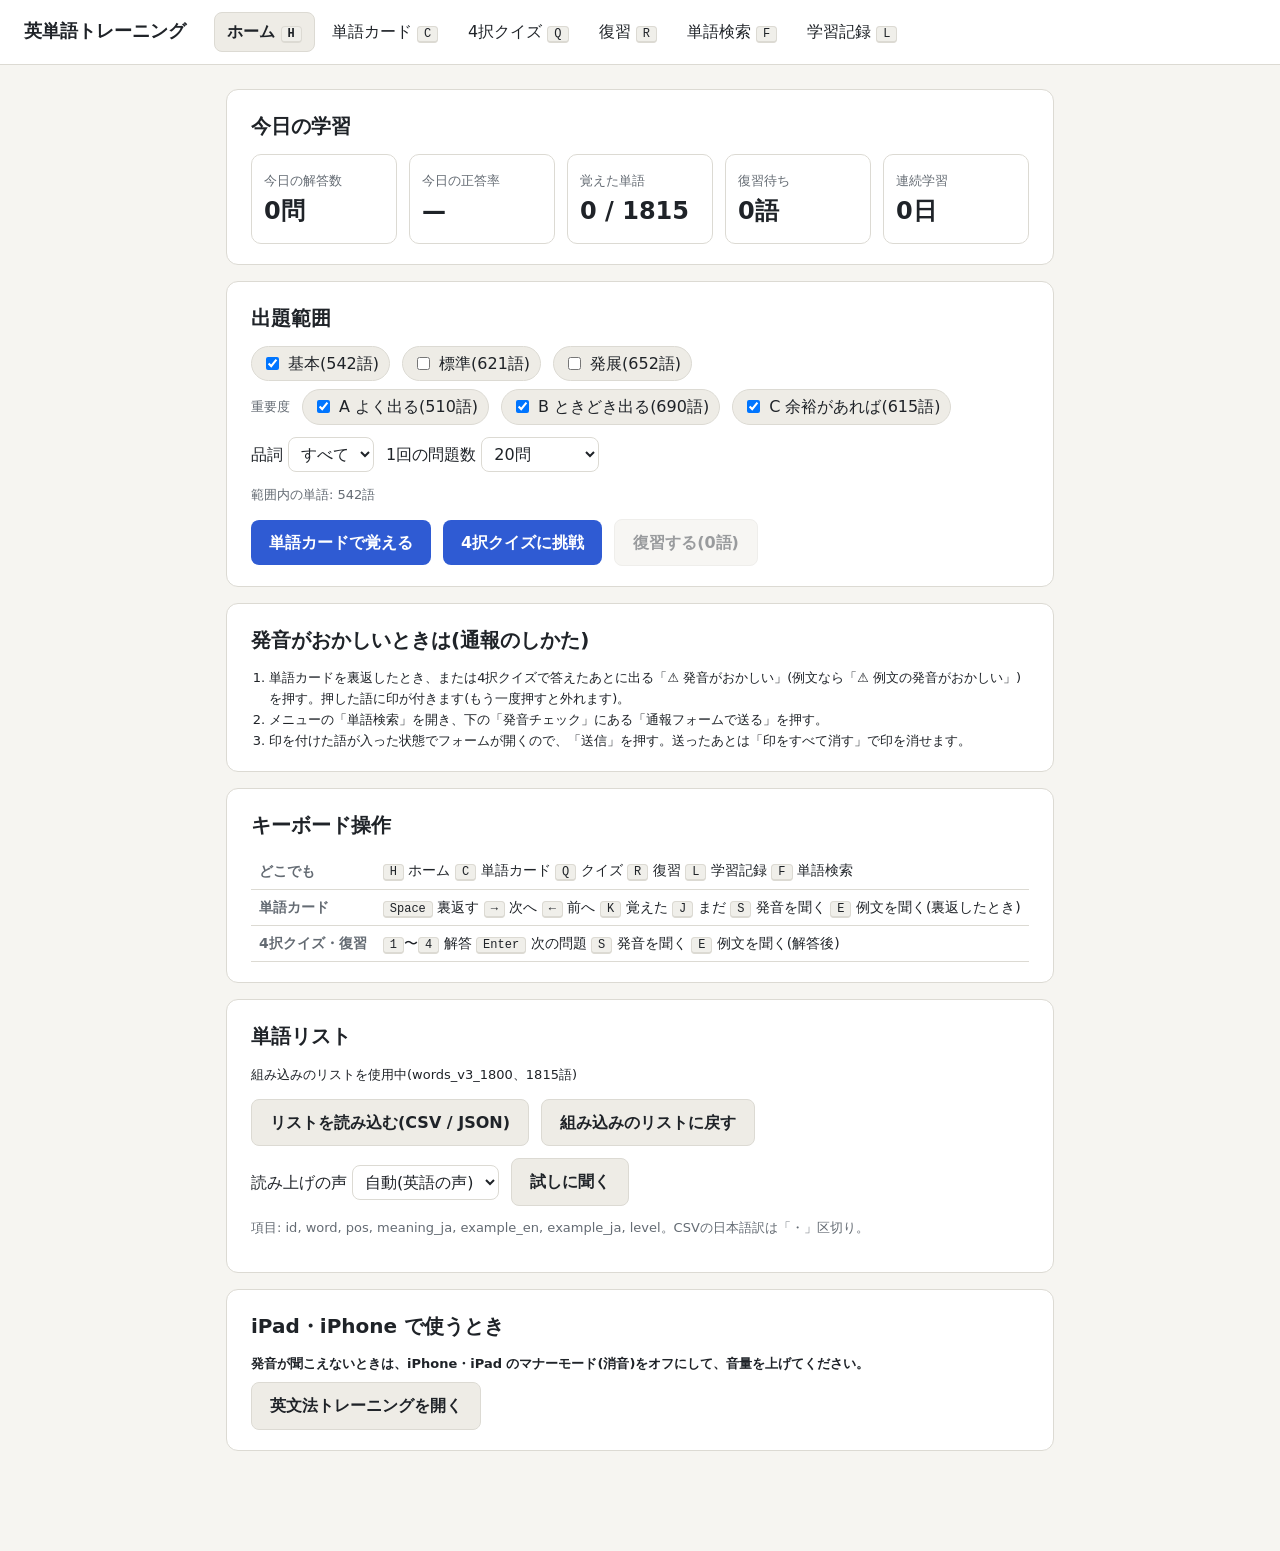
==== commit 60957668: "英単語アプリを1,815語に拡張、単語検索・発音チェック・発音の通報を追加 - 単語リストを愛知県入試向けの1,815語に(難易度・重要度A/B/C付き) - ホームに重要度フィルタ、単語検索画面を追" ====
--- a/eitango.html
+++ b/eitango.html
@@ -64,6 +64,17 @@
 th{color:var(--muted);font-weight:600}
 .hint{font-size:13px;color:var(--muted);margin-top:12px}
 .hidden{display:none!important}
+.flag-btn{background:none;border:1px dashed var(--line);color:var(--muted);font:inherit;font-size:13px;padding:4px 10px;border-radius:999px;cursor:pointer}
+.flag-btn[aria-pressed="true"]{border-style:solid;border-color:var(--ng);color:var(--ng);background:var(--ng-bg)}
+.search-input{width:100%;font:inherit;font-size:18px;padding:10px 14px;border:1px solid var(--line);border-radius:10px;background:var(--panel);color:var(--ink)}
+.search-input:focus-visible{outline:3px solid var(--accent);outline-offset:2px}
+.sr-item{padding:14px 18px}
+.sr-head{display:flex;flex-wrap:wrap;align-items:baseline;gap:8px}
+.sr-word{font-size:22px;font-weight:700}
+.sr-tag{font-size:12px;padding:1px 8px;border-radius:999px;background:var(--chip);border:1px solid var(--line);color:var(--muted)}
+.sr-mean{margin:4px 0 6px;font-size:16px}
+.sr-ex{font-size:14px;color:var(--muted)}
+.sr-ex b{color:var(--accent)}
 .bar{display:flex;align-items:flex-end;gap:4px;height:80px;margin-top:8px}
 .bar div{flex:1;background:var(--accent);border-radius:3px 3px 0 0;min-height:2px;position:relative}
 .bar-labels{display:flex;gap:4px;font-size:11px;color:var(--muted)}
@@ -90,6 +101,7 @@
     <button data-view="cards">単語カード <kbd>C</kbd></button>
     <button data-view="quiz">4択クイズ <kbd>Q</kbd></button>
     <button data-view="review">復習 <kbd>R</kbd></button>
+    <button data-view="search">単語検索 <kbd>F</kbd></button>
     <button data-view="records">学習記録 <kbd>L</kbd></button>
   </nav>
 </header>
@@ -104,6 +116,7 @@
   <div class="panel">
     <h2>出題範囲</h2>
     <div class="row" id="levelChecks"></div>
+    <div class="row" style="margin-top:8px"><span class="muted small">重要度</span><span class="row" id="prioChecks"></span></div>
     <div class="row" style="margin-top:12px">
       <label>品詞 <select id="posSelect"></select></label>
       <label>1回の問題数 <select id="countSelect">
@@ -111,6 +124,7 @@
       </select></label>
     </div>
     <p class="muted small" id="rangeInfo"></p>
+    <p class="small hidden" id="flagNote"></p>
     <div class="row" style="margin-top:8px">
       <button class="btn" data-go="cards">単語カードで覚える</button>
       <button class="btn" data-go="quiz">4択クイズに挑戦</button>
@@ -118,9 +132,17 @@
     </div>
   </div>
   <div class="panel">
+    <h2>発音がおかしいときは(通報のしかた)</h2>
+    <ol class="small" style="margin:0;padding-left:1.4em">
+      <li>単語カードを裏返したとき、または4択クイズで答えたあとに出る「⚠ 発音がおかしい」(例文なら「⚠ 例文の発音がおかしい」)を押す。押した語に印が付きます(もう一度押すと外れます)。</li>
+      <li>メニューの「単語検索」を開き、下の「発音チェック」にある「通報フォームで送る」を押す。</li>
+      <li>印を付けた語が入った状態でフォームが開くので、「送信」を押す。送ったあとは「印をすべて消す」で印を消せます。</li>
+    </ol>
+  </div>
+  <div class="panel">
     <h2>キーボード操作</h2>
     <table>
-      <tr><th>どこでも</th><td><kbd>H</kbd> ホーム <kbd>C</kbd> 単語カード <kbd>Q</kbd> クイズ <kbd>R</kbd> 復習 <kbd>L</kbd> 学習記録</td></tr>
+      <tr><th>どこでも</th><td><kbd>H</kbd> ホーム <kbd>C</kbd> 単語カード <kbd>Q</kbd> クイズ <kbd>R</kbd> 復習 <kbd>L</kbd> 学習記録 <kbd>F</kbd> 単語検索</td></tr>
       <tr><th>単語カード</th><td><kbd>Space</kbd> 裏返す <kbd>→</kbd> 次へ <kbd>←</kbd> 前へ <kbd>K</kbd> 覚えた <kbd>J</kbd> まだ <kbd>S</kbd> 発音を聞く <kbd>E</kbd> 例文を聞く(裏返したとき)</td></tr>
       <tr><th>4択クイズ・復習</th><td><kbd>1</kbd>〜<kbd>4</kbd> 解答 <kbd>Enter</kbd> 次の問題 <kbd>S</kbd> 発音を聞く <kbd>E</kbd> 例文を聞く(解答後)</td></tr>
     </table>
@@ -182,6 +204,50 @@
   <div class="panel" id="quizBox"></div>
 </section>
 
+<!-- 単語検索 -->
+<section id="view-search" class="hidden">
+  <div class="panel">
+    <h2>単語検索</h2>
+    <input id="searchInput" type="search" class="search-input" placeholder="英語か日本語で入力(例: env、環境、スポーツ)" autocomplete="off" autocapitalize="off" spellcheck="false" aria-label="単語を検索">
+    <p class="muted small" id="searchInfo"></p>
+  </div>
+  <div id="searchResults"></div>
+  <div class="panel" id="pcPanel">
+    <h2>発音チェック(連続再生)</h2>
+    <p class="muted small">単語を順番に自動で読み上げます。発音がおかしい語があれば「おかしい」を押してください。印を付けた語は下にまとまり、「通報フォームで送る」で送れます(単語カードやクイズで付けた印も同じ一覧に入ります)。</p>
+    <div class="row">
+      <label>対象 <select id="pcScope">
+        <option value="risky">発音を間違えやすい語だけ</option>
+        <option value="all">すべての単語</option>
+        <option value="基本">基本だけ</option><option value="標準">標準だけ</option><option value="発展">発展だけ</option>
+        <option value="熟語">熟語だけ</option>
+        <option value="exrisky">例文: 読み間違えやすい語を含むもの</option>
+        <option value="exall">例文: すべて</option>
+      </select></label>
+      <label>間隔 <select id="pcGap"><option value="600">0.6秒</option><option value="1200" selected>1.2秒</option><option value="2000">2秒</option></select></label>
+    </div>
+    <div class="sr-item" style="padding:12px 0">
+      <div class="sr-head"><span class="sr-word" id="pcWord" lang="en">—</span><span class="sr-tag" id="pcPos"></span></div>
+      <div class="sr-mean" id="pcMean"></div>
+      <div class="muted small" id="pcCount"></div>
+    </div>
+    <div class="row">
+      <button class="btn" id="pcStart">再生開始</button>
+      <button class="btn secondary" id="pcPrev">← 前へ</button>
+      <button class="btn secondary" id="pcAgain">もう一度</button>
+      <button class="btn secondary" id="pcNext">次へ →</button>
+      <button class="btn secondary" id="pcFlag">おかしい</button>
+    </div>
+    <h3>「おかしい」を付けた語 <span class="muted small" id="pcFlagCount"></span></h3>
+    <p class="small" id="pcFlagList"></p>
+    <div class="row">
+      <button class="btn hidden" id="pcSend">通報フォームで送る</button>
+      <button class="btn secondary" id="pcCopy">一覧をコピー</button>
+      <button class="btn secondary" id="pcClear">印をすべて消す</button>
+    </div>
+  </div>
+</section>
+
 <!-- 学習記録 -->
 <section id="view-records" class="hidden">
   <div class="panel">
@@ -213,12 +279,14 @@
 
 <script>
 /* ===== 単語データ =====
-   形式は wordlist/words_v2_aichi.json と同じ(topic, aichi_priority, speak は省略可):
+   形式は wordlist/words_v3_1800.json と同じ(topic, aichi_priority, speak は省略可):
    { id, word, pos, meaning_ja: [..], example_en, example_ja, level: "基本"|"標準"|"発展" }
    別のリストは画面の「リストを読み込む」から差し替えられます。 */
-const BUILTIN_WORDS = [{"id":1,"word":"school","pos":"名詞","meaning_ja":["学校"],"example_en":"I go to school by bus.","example_ja":"私はバスで学校に行きます。","level":"基本","topic":"一般","aichi_priority":"B"},{"id":2,"word":"friend","pos":"名詞","meaning_ja":["友だち"],"example_en":"Ken is my best friend.","example_ja":"ケンは私の親友です。","level":"基本","topic":"一般","aichi_priority":"B"},{"id":3,"word":"family","pos":"名詞","meaning_ja":["家族"],"example_en":"There are five people in my family.","example_ja":"私の家族は5人です。","level":"基本","topic":"一般","aichi_priority":"B"},{"id":4,"word":"book","pos":"名詞","meaning_ja":["本"],"example_en":"This book is very interesting.","example_ja":"この本はとてもおもしろい。","level":"基本","topic":"一般","aichi_priority":"B"},{"id":5,"word":"water","pos":"名詞","meaning_ja":["水"],"example_en":"Can I have some water?","example_ja":"水をもらえますか。","level":"基本","topic":"一般","aichi_priority":"B"},{"id":6,"word":"time","pos":"名詞","meaning_ja":["時間","〜回"],"example_en":"What time is it now?","example_ja":"今何時ですか。","level":"基本","topic":"一般","aichi_priority":"B"},{"id":7,"word":"day","pos":"名詞","meaning_ja":["日","昼間"],"example_en":"It was a sunny day.","example_ja":"晴れた日でした。","level":"基本","topic":"一般","aichi_priority":"B"},{"id":8,"word":"week","pos":"名詞","meaning_ja":["週"],"example_en":"I play tennis twice a week.","example_ja":"私は週に2回テニスをします。","level":"基本","topic":"一般","aichi_priority":"B"},{"id":9,"word":"year","pos":"名詞","meaning_ja":["年","〜歳"],"example_en":"She is fifteen years old.","example_ja":"彼女は15歳です。","level":"基本","topic":"一般","aichi_priority":"B"},{"id":10,"word":"morning","pos":"名詞","meaning_ja":["朝","午前"],"example_en":"I get up at six every morning.","example_ja":"私は毎朝6時に起きます。","level":"基本","topic":"一般","aichi_priority":"B"},{"id":11,"word":"night","pos":"名詞","meaning_ja":["夜"],"example_en":"I watched the stars last night.","example_ja":"昨夜、星を見ました。","level":"基本","topic":"一般","aichi_priority":"B"},{"id":12,"word":"teacher","pos":"名詞","meaning_ja":["先生","教師"],"example_en":"Ms. Sato is our English teacher.","example_ja":"佐藤先生は私たちの英語の先生です。","level":"基本","topic":"一般","aichi_priority":"B"},{"id":13,"word":"student","pos":"名詞","meaning_ja":["生徒","学生"],"example_en":"He is a student at this school.","example_ja":"彼はこの学校の生徒です。","level":"基本","topic":"一般","aichi_priority":"B"},{"id":14,"word":"house","pos":"名詞","meaning_ja":["家"],"example_en":"My house is near the station.","example_ja":"私の家は駅の近くです。","level":"基本","topic":"一般","aichi_priority":"B"},{"id":15,"word":"room","pos":"名詞","meaning_ja":["部屋"],"example_en":"Please clean your room.","example_ja":"部屋を掃除してください。","level":"基本","topic":"一般","aichi_priority":"B"},{"id":16,"word":"city","pos":"名詞","meaning_ja":["市","都市"],"example_en":"Kyoto is an old city.","example_ja":"京都は古い都市です。","level":"基本","topic":"文化・社会","aichi_priority":"A"},{"id":17,"word":"country","pos":"名詞","meaning_ja":["国","いなか"],"example_en":"Japan is a beautiful country.","example_ja":"日本は美しい国です。","level":"基本","topic":"文化・社会","aichi_priority":"A"},{"id":18,"word":"food","pos":"名詞","meaning_ja":["食べ物"],"example_en":"What is your favorite food?","example_ja":"あなたの好きな食べ物は何ですか。","level":"基本","topic":"食・健康","aichi_priority":"A"},{"id":19,"word":"music","pos":"名詞","meaning_ja":["音楽"],"example_en":"I listen to music every day.","example_ja":"私は毎日音楽を聞きます。","level":"基本","topic":"一般","aichi_priority":"B"},{"id":20,"word":"sport","pos":"名詞","meaning_ja":["スポーツ"],"example_en":"Soccer is a popular sport.","example_ja":"サッカーは人気のあるスポーツです。","level":"基本","topic":"一般","aichi_priority":"B"},{"id":21,"word":"dog","pos":"名詞","meaning_ja":["犬"],"example_en":"We have a small dog.","example_ja":"私たちは小さな犬を飼っています。","level":"基本","topic":"一般","aichi_priority":"B"},{"id":22,"word":"station","pos":"名詞","meaning_ja":["駅"],"example_en":"Let's meet at the station.","example_ja":"駅で会いましょう。","level":"基本","topic":"一般","aichi_priority":"B"},{"id":23,"word":"park","pos":"名詞","meaning_ja":["公園"],"example_en":"Children are playing in the park.","example_ja":"子どもたちが公園で遊んでいます。","level":"基本","topic":"一般","aichi_priority":"B"},{"id":24,"word":"library","pos":"名詞","meaning_ja":["図書館"],"example_en":"I borrowed two books from the library.","example_ja":"図書館で本を2冊借りました。","level":"基本","topic":"一般","aichi_priority":"B"},{"id":25,"word":"hospital","pos":"名詞","meaning_ja":["病院"],"example_en":"My mother works at a hospital.","example_ja":"母は病院で働いています。","level":"基本","topic":"食・健康","aichi_priority":"A"},{"id":26,"word":"weather","pos":"名詞","meaning_ja":["天気"],"example_en":"How is the weather today?","example_ja":"今日の天気はどうですか。","level":"基本","topic":"一般","aichi_priority":"B"},{"id":27,"word":"season","pos":"名詞","meaning_ja":["季節"],"example_en":"Which season do you like the best?","example_ja":"どの季節がいちばん好きですか。","level":"基本","topic":"一般","aichi_priority":"B"},{"id":28,"word":"language","pos":"名詞","meaning_ja":["言語","言葉"],"example_en":"How many languages can you speak?","example_ja":"何か国語を話せますか。","level":"基本","topic":"一般","aichi_priority":"B"},{"id":29,"word":"question","pos":"名詞","meaning_ja":["質問","問題"],"example_en":"May I ask you a question?","example_ja":"質問してもいいですか。","level":"基本","topic":"会話","aichi_priority":"A"},{"id":30,"word":"answer","pos":"名詞","meaning_ja":["答え"],"example_en":"I know the answer.","example_ja":"私は答えを知っています。","level":"基本","topic":"会話","aichi_priority":"A"},{"id":31,"word":"homework","pos":"名詞","meaning_ja":["宿題"],"example_en":"I have a lot of homework today.","example_ja":"今日は宿題がたくさんあります。","level":"基本","topic":"一般","aichi_priority":"B"},{"id":32,"word":"club","pos":"名詞","meaning_ja":["クラブ","部活動"],"example_en":"I'm in the art club.","example_ja":"私は美術部に入っています。","level":"基本","topic":"一般","aichi_priority":"B"},{"id":33,"word":"money","pos":"名詞","meaning_ja":["お金"],"example_en":"I don't have much money.","example_ja":"私はあまりお金を持っていません。","level":"基本","topic":"一般","aichi_priority":"B"},{"id":34,"word":"picture","pos":"名詞","meaning_ja":["写真","絵"],"example_en":"Can I take a picture here?","example_ja":"ここで写真を撮ってもいいですか。","level":"基本","topic":"一般","aichi_priority":"B"},{"id":35,"word":"idea","pos":"名詞","meaning_ja":["考え","アイデア"],"example_en":"That's a good idea.","example_ja":"それはいい考えですね。","level":"基本","topic":"会話","aichi_priority":"A"},{"id":36,"word":"go","pos":"動詞","meaning_ja":["行く"],"example_en":"I go to the library on Sundays.","example_ja":"私は日曜日に図書館に行きます。","level":"基本","topic":"一般","aichi_priority":"B"},{"id":37,"word":"come","pos":"動詞","meaning_ja":["来る"],"example_en":"Please come to my party.","example_ja":"私のパーティーに来てください。","level":"基本","topic":"一般","aichi_priority":"B"},{"id":38,"word":"have","pos":"動詞","meaning_ja":["持っている","食べる"],"example_en":"I have two brothers.","example_ja":"私には兄弟が2人います。","level":"基本","topic":"一般","aichi_priority":"B"},{"id":39,"word":"like","pos":"動詞","meaning_ja":["好きだ"],"example_en":"I like English very much.","example_ja":"私は英語が大好きです。","level":"基本","topic":"一般","aichi_priority":"B"},{"id":40,"word":"play","pos":"動詞","meaning_ja":["(スポーツを)する","遊ぶ","演奏する"],"example_en":"She plays the piano well.","example_ja":"彼女はピアノを上手にひきます。","level":"基本","topic":"一般","aichi_priority":"B"},{"id":41,"word":"study","pos":"動詞","meaning_ja":["勉強する"],"example_en":"I study math every night.","example_ja":"私は毎晩数学を勉強します。","level":"基本","topic":"一般","aichi_priority":"B"},{"id":42,"word":"eat","pos":"動詞","meaning_ja":["食べる"],"example_en":"We eat lunch at noon.","example_ja":"私たちは正午に昼食を食べます。","level":"基本","topic":"一般","aichi_priority":"B"},{"id":43,"word":"drink","pos":"動詞","meaning_ja":["飲む"],"example_en":"I drink milk every morning.","example_ja":"私は毎朝牛乳を飲みます。","level":"基本","topic":"一般","aichi_priority":"B"},{"id":44,"word":"see","pos":"動詞","meaning_ja":["見える","会う"],"example_en":"I saw a rainbow yesterday.","example_ja":"昨日、虹を見ました。","level":"基本","topic":"一般","aichi_priority":"B"},{"id":45,"word":"look","pos":"動詞","meaning_ja":["見る","〜に見える"],"example_en":"Look at this picture.","example_ja":"この写真を見て。","level":"基本","topic":"一般","aichi_priority":"B"},{"id":46,"word":"watch","pos":"動詞","meaning_ja":["(じっと)見る"],"example_en":"We watched a movie on TV.","example_ja":"私たちはテレビで映画を見ました。","level":"基本","topic":"一般","aichi_priority":"B"},{"id":47,"word":"listen","pos":"動詞","meaning_ja":["聞く"],"example_en":"Listen to me carefully.","example_ja":"私の言うことをよく聞いて。","level":"基本","topic":"一般","aichi_priority":"B"},{"id":48,"word":"read","pos":"動詞","meaning_ja":["読む"],"example_en":"My father reads the newspaper every day.","example_ja":"父は毎日新聞を読みます。","level":"基本","topic":"一般","aichi_priority":"B"},{"id":49,"word":"write","pos":"動詞","meaning_ja":["書く"],"example_en":"Please write your name here.","example_ja":"ここに名前を書いてください。","level":"基本","topic":"一般","aichi_priority":"B"},{"id":50,"word":"speak","pos":"動詞","meaning_ja":["話す"],"example_en":"Do you speak English?","example_ja":"あなたは英語を話しますか。","level":"基本","topic":"一般","aichi_priority":"B"},{"id":51,"word":"make","pos":"動詞","meaning_ja":["作る","〜にする"],"example_en":"My mother made a cake for me.","example_ja":"母が私にケーキを作ってくれました。","level":"基本","topic":"一般","aichi_priority":"B"},{"id":52,"word":"take","pos":"動詞","meaning_ja":["取る","連れて行く","(時間が)かかる"],"example_en":"It takes ten minutes to walk there.","example_ja":"そこまで歩いて10分かかります。","level":"基本","topic":"一般","aichi_priority":"B"},{"id":53,"word":"get","pos":"動詞","meaning_ja":["手に入れる","着く","〜になる"],"example_en":"I got a letter from Tom.","example_ja":"トムから手紙をもらいました。","level":"基本","topic":"一般","aichi_priority":"B"},{"id":54,"word":"know","pos":"動詞","meaning_ja":["知っている"],"example_en":"Do you know his name?","example_ja":"彼の名前を知っていますか。","level":"基本","topic":"一般","aichi_priority":"B"},{"id":55,"word":"want","pos":"動詞","meaning_ja":["ほしい","〜したい"],"example_en":"I want to be a doctor.","example_ja":"私は医者になりたいです。","level":"基本","topic":"一般","aichi_priority":"B"},{"id":56,"word":"live","pos":"動詞","meaning_ja":["住む","生きる"],"example_en":"I live in Nagoya.","example_ja":"私は名古屋に住んでいます。","level":"基本","topic":"一般","aichi_priority":"B"},{"id":57,"word":"help","pos":"動詞","meaning_ja":["手伝う","助ける"],"example_en":"Can you help me with my homework?","example_ja":"宿題を手伝ってくれますか。","level":"基本","topic":"一般","aichi_priority":"B"},{"id":58,"word":"use","pos":"動詞","meaning_ja":["使う"],"example_en":"May I use your pen?","example_ja":"あなたのペンを使ってもいいですか。","level":"基本","topic":"一般","aichi_priority":"B"},{"id":59,"word":"walk","pos":"動詞","meaning_ja":["歩く"],"example_en":"I walk to school.","example_ja":"私は歩いて学校に行きます。","level":"基本","topic":"一般","aichi_priority":"B"},{"id":60,"word":"run","pos":"動詞","meaning_ja":["走る"],"example_en":"He runs very fast.","example_ja":"彼はとても速く走ります。","level":"基本","topic":"一般","aichi_priority":"B"},{"id":61,"word":"swim","pos":"動詞","meaning_ja":["泳ぐ"],"example_en":"Can you swim?","example_ja":"あなたは泳げますか。","level":"基本","topic":"一般","aichi_priority":"B"},{"id":62,"word":"sing","pos":"動詞","meaning_ja":["歌う"],"example_en":"Let's sing a song together.","example_ja":"一緒に歌を歌いましょう。","level":"基本","topic":"一般","aichi_priority":"B"},{"id":63,"word":"open","pos":"動詞","meaning_ja":["開ける"],"example_en":"Open your textbooks to page 20.","example_ja":"教科書の20ページを開きなさい。","level":"基本","topic":"一般","aichi_priority":"B"},{"id":64,"word":"close","pos":"動詞","meaning_ja":["閉める"],"example_en":"Please close the window.","example_ja":"窓を閉めてください。","level":"基本","topic":"一般","aichi_priority":"B"},{"id":65,"word":"buy","pos":"動詞","meaning_ja":["買う"],"example_en":"I bought a new bag.","example_ja":"新しいかばんを買いました。","level":"基本","topic":"一般","aichi_priority":"B"},{"id":66,"word":"give","pos":"動詞","meaning_ja":["与える","あげる"],"example_en":"He gave me a present.","example_ja":"彼は私にプレゼントをくれました。","level":"基本","topic":"一般","aichi_priority":"B"},{"id":67,"word":"tell","pos":"動詞","meaning_ja":["話す","伝える","教える"],"example_en":"Please tell me the way to the station.","example_ja":"駅への道を教えてください。","level":"基本","topic":"一般","aichi_priority":"B"},{"id":68,"word":"think","pos":"動詞","meaning_ja":["思う","考える"],"example_en":"I think he is right.","example_ja":"彼は正しいと思います。","level":"基本","topic":"一般","aichi_priority":"B"},{"id":69,"word":"start","pos":"動詞","meaning_ja":["始める","始まる"],"example_en":"The class starts at nine.","example_ja":"授業は9時に始まります。","level":"基本","topic":"一般","aichi_priority":"B"},{"id":70,"word":"visit","pos":"動詞","meaning_ja":["訪れる"],"example_en":"I visited my grandmother last Sunday.","example_ja":"この前の日曜日、祖母を訪ねました。","level":"基本","topic":"一般","aichi_priority":"B"},{"id":71,"word":"good","pos":"形容詞","meaning_ja":["よい","上手な"],"example_en":"She is good at cooking.","example_ja":"彼女は料理が得意です。","level":"基本","topic":"一般","aichi_priority":"B"},{"id":72,"word":"big","pos":"形容詞","meaning_ja":["大きい"],"example_en":"That is a big tree.","example_ja":"あれは大きな木です。","level":"基本","topic":"一般","aichi_priority":"B"},{"id":73,"word":"small","pos":"形容詞","meaning_ja":["小さい"],"example_en":"I live in a small town.","example_ja":"私は小さな町に住んでいます。","level":"基本","topic":"一般","aichi_priority":"B"},{"id":74,"word":"new","pos":"形容詞","meaning_ja":["新しい"],"example_en":"I have a new bike.","example_ja":"私は新しい自転車を持っています。","level":"基本","topic":"一般","aichi_priority":"B"},{"id":75,"word":"old","pos":"形容詞","meaning_ja":["古い","年をとった"],"example_en":"This temple is very old.","example_ja":"このお寺はとても古いです。","level":"基本","topic":"一般","aichi_priority":"B"},{"id":76,"word":"happy","pos":"形容詞","meaning_ja":["幸せな","うれしい"],"example_en":"I'm happy to see you.","example_ja":"あなたに会えてうれしいです。","level":"基本","topic":"一般","aichi_priority":"B"},{"id":77,"word":"busy","pos":"形容詞","meaning_ja":["忙しい"],"example_en":"My father is always busy.","example_ja":"父はいつも忙しいです。","level":"基本","topic":"一般","aichi_priority":"B"},{"id":78,"word":"hot","pos":"形容詞","meaning_ja":["暑い","熱い"],"example_en":"It's very hot today.","example_ja":"今日はとても暑いです。","level":"基本","topic":"一般","aichi_priority":"B"},{"id":79,"word":"cold","pos":"形容詞","meaning_ja":["寒い","冷たい"],"example_en":"It was cold this morning.","example_ja":"今朝は寒かったです。","level":"基本","topic":"一般","aichi_priority":"B"},{"id":80,"word":"beautiful","pos":"形容詞","meaning_ja":["美しい"],"example_en":"What a beautiful flower!","example_ja":"なんて美しい花でしょう。","level":"基本","topic":"一般","aichi_priority":"B"},{"id":81,"word":"easy","pos":"形容詞","meaning_ja":["簡単な"],"example_en":"This question is easy.","example_ja":"この問題は簡単です。","level":"基本","topic":"一般","aichi_priority":"B"},{"id":82,"word":"difficult","pos":"形容詞","meaning_ja":["難しい"],"example_en":"Math is difficult for me.","example_ja":"数学は私には難しいです。","level":"基本","topic":"一般","aichi_priority":"B"},{"id":83,"word":"favorite","pos":"形容詞","meaning_ja":["お気に入りの"],"example_en":"Blue is my favorite color.","example_ja":"青は私の好きな色です。","level":"基本","topic":"一般","aichi_priority":"B"},{"id":84,"word":"hungry","pos":"形容詞","meaning_ja":["おなかがすいた"],"example_en":"I'm hungry. Let's eat.","example_ja":"おなかがすいた。食べよう。","level":"基本","topic":"食・健康","aichi_priority":"A"},{"id":85,"word":"tired","pos":"形容詞","meaning_ja":["疲れた"],"example_en":"I was very tired after the game.","example_ja":"試合のあと、とても疲れていました。","level":"基本","topic":"一般","aichi_priority":"B"},{"id":86,"word":"interesting","pos":"形容詞","meaning_ja":["おもしろい","興味深い"],"example_en":"This story is interesting.","example_ja":"この話はおもしろいです。","level":"基本","topic":"一般","aichi_priority":"B"},{"id":87,"word":"famous","pos":"形容詞","meaning_ja":["有名な"],"example_en":"Mt. Fuji is famous all over the world.","example_ja":"富士山は世界中で有名です。","level":"基本","topic":"一般","aichi_priority":"B"},{"id":88,"word":"always","pos":"副詞","meaning_ja":["いつも"],"example_en":"She always smiles.","example_ja":"彼女はいつもほほえんでいます。","level":"基本","topic":"一般","aichi_priority":"B"},{"id":89,"word":"usually","pos":"副詞","meaning_ja":["ふつうは","たいてい"],"example_en":"I usually get up at seven.","example_ja":"私はたいてい7時に起きます。","level":"基本","topic":"一般","aichi_priority":"B"},{"id":90,"word":"often","pos":"副詞","meaning_ja":["よく","しばしば"],"example_en":"I often go to the park.","example_ja":"私はよく公園に行きます。","level":"基本","topic":"一般","aichi_priority":"B"},{"id":91,"word":"sometimes","pos":"副詞","meaning_ja":["ときどき"],"example_en":"I sometimes cook dinner.","example_ja":"私はときどき夕食を作ります。","level":"基本","topic":"一般","aichi_priority":"B"},{"id":92,"word":"very","pos":"副詞","meaning_ja":["とても"],"example_en":"Thank you very much.","example_ja":"どうもありがとうございます。","level":"基本","topic":"一般","aichi_priority":"B"},{"id":93,"word":"well","pos":"副詞","meaning_ja":["上手に","よく"],"example_en":"He speaks English well.","example_ja":"彼は英語を上手に話します。","level":"基本","topic":"一般","aichi_priority":"B"},{"id":94,"word":"together","pos":"副詞","meaning_ja":["一緒に"],"example_en":"Let's go together.","example_ja":"一緒に行きましょう。","level":"基本","topic":"一般","aichi_priority":"B"},{"id":95,"word":"here","pos":"副詞","meaning_ja":["ここに","ここで"],"example_en":"Come here, please.","example_ja":"こちらに来てください。","level":"基本","topic":"一般","aichi_priority":"B"},{"id":96,"word":"there","pos":"副詞","meaning_ja":["そこに","そこで"],"example_en":"I went there last year.","example_ja":"私は去年そこへ行きました。","level":"基本","topic":"一般","aichi_priority":"B"},{"id":97,"word":"today","pos":"副詞","meaning_ja":["今日(は)"],"example_en":"It's my birthday today.","example_ja":"今日は私の誕生日です。","level":"基本","topic":"一般","aichi_priority":"B"},{"id":98,"word":"tomorrow","pos":"副詞","meaning_ja":["明日(は)"],"example_en":"See you tomorrow.","example_ja":"また明日。","level":"基本","topic":"一般","aichi_priority":"B"},{"id":99,"word":"yesterday","pos":"副詞","meaning_ja":["昨日(は)"],"example_en":"I was sick yesterday.","example_ja":"昨日は具合が悪かったです。","level":"基本","topic":"一般","aichi_priority":"B"},{"id":100,"word":"in","pos":"前置詞","meaning_ja":["〜の中に","〜に(場所・年・月)"],"example_en":"I was born in 2011.","example_ja":"私は2011年に生まれました。","level":"基本","topic":"一般","aichi_priority":"B"},{"id":101,"word":"on","pos":"前置詞","meaning_ja":["〜の上に","〜に(曜日・日付)"],"example_en":"The book is on the desk.","example_ja":"その本は机の上にあります。","level":"基本","topic":"一般","aichi_priority":"B"},{"id":102,"word":"at","pos":"前置詞","meaning_ja":["〜に","〜で(時刻・地点)"],"example_en":"School starts at 8:30.","example_ja":"学校は8時30分に始まります。","level":"基本","topic":"一般","aichi_priority":"B"},{"id":103,"word":"with","pos":"前置詞","meaning_ja":["〜と一緒に","〜を使って"],"example_en":"I went shopping with my sister.","example_ja":"姉と買い物に行きました。","level":"基本","topic":"一般","aichi_priority":"B"},{"id":104,"word":"from","pos":"前置詞","meaning_ja":["〜から"],"example_en":"I'm from Aichi.","example_ja":"私は愛知出身です。","level":"基本","topic":"一般","aichi_priority":"B"},{"id":105,"word":"for","pos":"前置詞","meaning_ja":["〜のために","〜の間"],"example_en":"I waited for an hour.","example_ja":"私は1時間待ちました。","level":"基本","topic":"一般","aichi_priority":"B"},{"id":106,"word":"and","pos":"接続詞","meaning_ja":["〜と…","そして"],"example_en":"I like dogs and cats.","example_ja":"私は犬とねこが好きです。","level":"基本","topic":"一般","aichi_priority":"B"},{"id":107,"word":"but","pos":"接続詞","meaning_ja":["しかし"],"example_en":"I'm tired, but I'm happy.","example_ja":"疲れたけれど、うれしいです。","level":"基本","topic":"一般","aichi_priority":"B"},{"id":108,"word":"because","pos":"接続詞","meaning_ja":["なぜなら〜だから"],"example_en":"I stayed home because it was raining.","example_ja":"雨が降っていたので家にいました。","level":"基本","topic":"論理","aichi_priority":"A"},{"id":109,"word":"can","pos":"助動詞","meaning_ja":["〜できる","〜してもよい"],"example_en":"I can play the guitar.","example_ja":"私はギターをひくことができます。","level":"基本","topic":"一般","aichi_priority":"B"},{"id":110,"word":"answer","pos":"動詞","meaning_ja":["答える"],"example_en":"Please answer my question.","example_ja":"私の質問に答えてください。","level":"標準","topic":"会話","aichi_priority":"A"},{"id":111,"word":"try","pos":"動詞","meaning_ja":["試す","やってみる"],"example_en":"Try this cake. It's good.","example_ja":"このケーキを食べてみて。おいしいよ。","level":"標準","topic":"一般","aichi_priority":"B"},{"id":112,"word":"decide","pos":"動詞","meaning_ja":["決める"],"example_en":"I decided to study abroad.","example_ja":"私は留学することに決めました。","level":"標準","topic":"一般","aichi_priority":"B"},{"id":113,"word":"forget","pos":"動詞","meaning_ja":["忘れる"],"example_en":"Don't forget your umbrella.","example_ja":"かさを忘れないで。","level":"標準","topic":"一般","aichi_priority":"B"},{"id":114,"word":"remember","pos":"動詞","meaning_ja":["覚えている","思い出す"],"example_en":"I remember his name.","example_ja":"私は彼の名前を覚えています。","level":"標準","topic":"一般","aichi_priority":"B"},{"id":115,"word":"understand","pos":"動詞","meaning_ja":["理解する"],"example_en":"I can't understand this word.","example_ja":"この単語の意味がわかりません。","level":"標準","topic":"一般","aichi_priority":"B"},{"id":116,"word":"believe","pos":"動詞","meaning_ja":["信じる"],"example_en":"I can't believe it!","example_ja":"信じられない!","level":"標準","topic":"一般","aichi_priority":"B"},{"id":117,"word":"borrow","pos":"動詞","meaning_ja":["借りる"],"example_en":"Can I borrow your eraser?","example_ja":"消しゴムを借りてもいい?","level":"標準","topic":"一般","aichi_priority":"B"},{"id":118,"word":"lend","pos":"動詞","meaning_ja":["貸す"],"example_en":"Could you lend me your dictionary?","example_ja":"辞書を貸していただけますか。","level":"標準","topic":"一般","aichi_priority":"B"},{"id":119,"word":"send","pos":"動詞","meaning_ja":["送る"],"example_en":"I'll send you an e-mail.","example_ja":"あなたにメールを送ります。","level":"標準","topic":"一般","aichi_priority":"B"},{"id":120,"word":"spend","pos":"動詞","meaning_ja":["(時間・お金を)使う","過ごす"],"example_en":"I spent the weekend with my family.","example_ja":"週末を家族と過ごしました。","level":"標準","topic":"一般","aichi_priority":"B"},{"id":121,"word":"choose","pos":"動詞","meaning_ja":["選ぶ"],"example_en":"You can choose any color.","example_ja":"どの色でも選べます。","level":"標準","topic":"一般","aichi_priority":"B"},{"id":122,"word":"carry","pos":"動詞","meaning_ja":["運ぶ","持ち歩く"],"example_en":"Let me carry your bag.","example_ja":"かばんを持ちましょう。","level":"標準","topic":"一般","aichi_priority":"B"},{"id":123,"word":"arrive","pos":"動詞","meaning_ja":["到着する"],"example_en":"We arrived at the hotel at noon.","example_ja":"私たちは正午にホテルに着きました。","level":"標準","topic":"一般","aichi_priority":"B"},{"id":124,"word":"leave","pos":"動詞","meaning_ja":["出発する","去る","置いていく"],"example_en":"The train leaves at 7:10.","example_ja":"電車は7時10分に出発します。","level":"標準","topic":"一般","aichi_priority":"B"},{"id":125,"word":"lose","pos":"動詞","meaning_ja":["なくす","負ける"],"example_en":"I lost my key.","example_ja":"かぎをなくしました。","level":"標準","topic":"一般","aichi_priority":"B"},{"id":126,"word":"win","pos":"動詞","meaning_ja":["勝つ"],"example_en":"Our team won the game.","example_ja":"私たちのチームが試合に勝ちました。","level":"標準","topic":"一般","aichi_priority":"B"},{"id":127,"word":"grow","pos":"動詞","meaning_ja":["育つ","育てる","成長する"],"example_en":"My father grows tomatoes in the garden.","example_ja":"父は庭でトマトを育てています。","level":"標準","topic":"一般","aichi_priority":"B"},{"id":128,"word":"feel","pos":"動詞","meaning_ja":["感じる"],"example_en":"I feel happy when I listen to music.","example_ja":"音楽を聞くと幸せな気持ちになります。","level":"標準","topic":"一般","aichi_priority":"B"},{"id":129,"word":"hope","pos":"動詞","meaning_ja":["望む","願う"],"example_en":"I hope you'll get well soon.","example_ja":"早くよくなるといいですね。","level":"標準","topic":"一般","aichi_priority":"B"},{"id":130,"word":"plan","pos":"動詞","meaning_ja":["計画する"],"example_en":"We are planning a trip to Okinawa.","example_ja":"私たちは沖縄旅行を計画しています。","level":"標準","topic":"一般","aichi_priority":"B"},{"id":131,"word":"practice","pos":"動詞","meaning_ja":["練習する"],"example_en":"I practice the piano every day.","example_ja":"私は毎日ピアノを練習します。","level":"標準","topic":"一般","aichi_priority":"B"},{"id":132,"word":"join","pos":"動詞","meaning_ja":["参加する","加わる"],"example_en":"Why don't you join us?","example_ja":"私たちに加わりませんか。","level":"標準","topic":"一般","aichi_priority":"B"},{"id":133,"word":"introduce","pos":"動詞","meaning_ja":["紹介する"],"example_en":"Let me introduce myself.","example_ja":"自己紹介させてください。","level":"標準","topic":"一般","aichi_priority":"B"},{"id":134,"word":"invite","pos":"動詞","meaning_ja":["招待する"],"example_en":"She invited me to her birthday party.","example_ja":"彼女は私を誕生日パーティーに招待してくれました。","level":"標準","topic":"一般","aichi_priority":"B"},{"id":135,"word":"explain","pos":"動詞","meaning_ja":["説明する"],"example_en":"Can you explain the rule to me?","example_ja":"そのルールを説明してくれますか。","level":"標準","topic":"一般","aichi_priority":"B"},{"id":136,"word":"change","pos":"動詞","meaning_ja":["変える","変わる"],"example_en":"The town has changed a lot.","example_ja":"町はずいぶん変わりました。","level":"標準","topic":"一般","aichi_priority":"B"},{"id":137,"word":"finish","pos":"動詞","meaning_ja":["終える"],"example_en":"Have you finished your homework yet?","example_ja":"もう宿題を終えましたか。","level":"標準","topic":"一般","aichi_priority":"B"},{"id":138,"word":"become","pos":"動詞","meaning_ja":["〜になる"],"example_en":"She became a nurse.","example_ja":"彼女は看護師になりました。","level":"標準","topic":"一般","aichi_priority":"B"},{"id":139,"word":"keep","pos":"動詞","meaning_ja":["保つ","持ち続ける"],"example_en":"Keep your room clean.","example_ja":"部屋をきれいにしておきなさい。","level":"標準","topic":"一般","aichi_priority":"B"},{"id":140,"word":"find","pos":"動詞","meaning_ja":["見つける","〜とわかる"],"example_en":"I found the book easy.","example_ja":"その本は簡単だとわかりました。","level":"標準","topic":"一般","aichi_priority":"B"},{"id":141,"word":"call","pos":"動詞","meaning_ja":["呼ぶ","電話する"],"example_en":"We call the dog Pochi.","example_ja":"私たちはその犬をポチと呼びます。","level":"標準","topic":"一般","aichi_priority":"B"},{"id":142,"word":"show","pos":"動詞","meaning_ja":["見せる","示す"],"example_en":"Please show me your notebook.","example_ja":"あなたのノートを見せてください。","level":"標準","topic":"一般","aichi_priority":"B"},{"id":143,"word":"teach","pos":"動詞","meaning_ja":["教える"],"example_en":"Mr. Brown teaches us English.","example_ja":"ブラウン先生は私たちに英語を教えています。","level":"標準","topic":"一般","aichi_priority":"B"},{"id":144,"word":"learn","pos":"動詞","meaning_ja":["学ぶ","習い覚える"],"example_en":"I learned a lot from this book.","example_ja":"この本から多くを学びました。","level":"標準","topic":"一般","aichi_priority":"B"},{"id":145,"word":"travel","pos":"動詞","meaning_ja":["旅行する"],"example_en":"I want to travel around the world.","example_ja":"世界中を旅行したいです。","level":"標準","topic":"一般","aichi_priority":"B"},{"id":146,"word":"worry","pos":"動詞","meaning_ja":["心配する"],"example_en":"Don't worry about it.","example_ja":"それについて心配しないで。","level":"標準","topic":"一般","aichi_priority":"B"},{"id":147,"word":"agree","pos":"動詞","meaning_ja":["賛成する","同意する"],"example_en":"I agree with you.","example_ja":"あなたに賛成です。","level":"標準","topic":"一般","aichi_priority":"B"},{"id":148,"word":"enjoy","pos":"動詞","meaning_ja":["楽しむ"],"example_en":"I enjoyed talking with you.","example_ja":"あなたと話して楽しかったです。","level":"標準","topic":"一般","aichi_priority":"B"},{"id":149,"word":"build","pos":"動詞","meaning_ja":["建てる"],"example_en":"This house was built 100 years ago.","example_ja":"この家は100年前に建てられました。","level":"標準","topic":"一般","aichi_priority":"B"},{"id":150,"word":"save","pos":"動詞","meaning_ja":["救う","節約する","ためる"],"example_en":"We should save water.","example_ja":"私たちは水を節約すべきです。","level":"標準","topic":"環境","aichi_priority":"A"},{"id":151,"word":"reach","pos":"動詞","meaning_ja":["〜に着く","届く"],"example_en":"We reached the top of the mountain.","example_ja":"私たちは山頂に着きました。","level":"標準","topic":"一般","aichi_priority":"B"},{"id":152,"word":"miss","pos":"動詞","meaning_ja":["乗り遅れる","〜がいなくてさびしい"],"example_en":"I missed the bus this morning.","example_ja":"今朝バスに乗り遅れました。","level":"標準","topic":"一般","aichi_priority":"B"},{"id":153,"word":"wish","pos":"動詞","meaning_ja":["願う"],"example_en":"I wish I could fly.","example_ja":"空を飛べたらいいのに。","level":"標準","topic":"一般","aichi_priority":"B"},{"id":154,"word":"experience","pos":"名詞","meaning_ja":["経験"],"example_en":"It was a great experience for me.","example_ja":"それは私にとってすばらしい経験でした。","level":"標準","topic":"一般","aichi_priority":"B"},{"id":155,"word":"future","pos":"名詞","meaning_ja":["未来","将来"],"example_en":"What do you want to be in the future?","example_ja":"将来何になりたいですか。","level":"標準","topic":"一般","aichi_priority":"B"},{"id":156,"word":"world","pos":"名詞","meaning_ja":["世界"],"example_en":"English is used all over the world.","example_ja":"英語は世界中で使われています。","level":"標準","topic":"文化・社会","aichi_priority":"A"},{"id":157,"word":"environment","pos":"名詞","meaning_ja":["環境"],"example_en":"We must protect the environment.","example_ja":"私たちは環境を守らなければなりません。","level":"標準","topic":"環境","aichi_priority":"A"},{"id":158,"word":"problem","pos":"名詞","meaning_ja":["問題"],"example_en":"No problem.","example_ja":"問題ありません。(どういたしまして)","level":"標準","topic":"一般","aichi_priority":"B"},{"id":159,"word":"culture","pos":"名詞","meaning_ja":["文化"],"example_en":"I'm interested in Japanese culture.","example_ja":"私は日本文化に興味があります。","level":"標準","topic":"文化・社会","aichi_priority":"A"},{"id":160,"word":"history","pos":"名詞","meaning_ja":["歴史"],"example_en":"I like studying history.","example_ja":"私は歴史を勉強するのが好きです。","level":"標準","topic":"文化・社会","aichi_priority":"A"},{"id":161,"word":"science","pos":"名詞","meaning_ja":["科学","理科"],"example_en":"Science is my favorite subject.","example_ja":"理科は私の好きな教科です。","level":"標準","topic":"一般","aichi_priority":"B"},{"id":162,"word":"subject","pos":"名詞","meaning_ja":["教科","話題"],"example_en":"What subject do you like?","example_ja":"どの教科が好きですか。","level":"標準","topic":"一般","aichi_priority":"B"},{"id":163,"word":"information","pos":"名詞","meaning_ja":["情報"],"example_en":"I got some information on the Internet.","example_ja":"インターネットで情報を得ました。","level":"標準","topic":"論理","aichi_priority":"A"},{"id":164,"word":"message","pos":"名詞","meaning_ja":["伝言","メッセージ"],"example_en":"Can I leave a message?","example_ja":"伝言をお願いできますか。","level":"標準","topic":"会話","aichi_priority":"A"},{"id":165,"word":"volunteer","pos":"名詞","meaning_ja":["ボランティア"],"example_en":"I worked as a volunteer at the event.","example_ja":"そのイベントでボランティアとして働きました。","level":"標準","topic":"文化・社会","aichi_priority":"A"},{"id":166,"word":"speech","pos":"名詞","meaning_ja":["スピーチ","演説"],"example_en":"I made a speech in English.","example_ja":"英語でスピーチをしました。","level":"標準","topic":"一般","aichi_priority":"B"},{"id":167,"word":"contest","pos":"名詞","meaning_ja":["コンテスト","競技会"],"example_en":"She won first prize in the contest.","example_ja":"彼女はコンテストで1等賞をとりました。","level":"標準","topic":"一般","aichi_priority":"B"},{"id":168,"word":"tournament","pos":"名詞","meaning_ja":["トーナメント","大会"],"example_en":"Our team played in the city tournament.","example_ja":"私たちのチームは市の大会に出場しました。","level":"標準","topic":"一般","aichi_priority":"B"},{"id":169,"word":"member","pos":"名詞","meaning_ja":["一員","メンバー"],"example_en":"He is a member of the soccer team.","example_ja":"彼はサッカー部の一員です。","level":"標準","topic":"一般","aichi_priority":"B"},{"id":170,"word":"event","pos":"名詞","meaning_ja":["行事","出来事"],"example_en":"The school festival is a big event.","example_ja":"文化祭は大きな行事です。","level":"標準","topic":"一般","aichi_priority":"B"},{"id":171,"word":"festival","pos":"名詞","meaning_ja":["祭り"],"example_en":"We went to the summer festival.","example_ja":"夏祭りに行きました。","level":"標準","topic":"文化・社会","aichi_priority":"A"},{"id":172,"word":"trip","pos":"名詞","meaning_ja":["旅行"],"example_en":"How was your trip to Hokkaido?","example_ja":"北海道旅行はどうでしたか。","level":"標準","topic":"一般","aichi_priority":"B"},{"id":173,"word":"plane","pos":"名詞","meaning_ja":["飛行機"],"example_en":"We went to Okinawa by plane.","example_ja":"私たちは飛行機で沖縄に行きました。","level":"標準","topic":"科学技術","aichi_priority":"A"},{"id":174,"word":"dream","pos":"名詞","meaning_ja":["夢"],"example_en":"My dream is to be a pilot.","example_ja":"私の夢はパイロットになることです。","level":"標準","topic":"一般","aichi_priority":"B"},{"id":175,"word":"reason","pos":"名詞","meaning_ja":["理由"],"example_en":"Tell me the reason.","example_ja":"理由を教えてください。","level":"標準","topic":"論理","aichi_priority":"A"},{"id":176,"word":"way","pos":"名詞","meaning_ja":["道","方法"],"example_en":"This is the best way to learn English.","example_ja":"これが英語を学ぶ最もよい方法です。","level":"標準","topic":"一般","aichi_priority":"B"},{"id":177,"word":"example","pos":"名詞","meaning_ja":["例"],"example_en":"For example, I like apples and bananas.","example_ja":"たとえば、私はりんごやバナナが好きです。","level":"標準","topic":"論理","aichi_priority":"A"},{"id":178,"word":"earth","pos":"名詞","meaning_ja":["地球"],"example_en":"The earth goes around the sun.","example_ja":"地球は太陽のまわりを回っています。","level":"標準","topic":"環境","aichi_priority":"A"},{"id":179,"word":"nature","pos":"名詞","meaning_ja":["自然"],"example_en":"We enjoyed the beautiful nature of the island.","example_ja":"私たちは島の美しい自然を楽しみました。","level":"標準","topic":"環境","aichi_priority":"A"},{"id":180,"word":"energy","pos":"名詞","meaning_ja":["エネルギー"],"example_en":"We should not waste energy.","example_ja":"エネルギーをむだにすべきではありません。","level":"標準","topic":"環境","aichi_priority":"A"},{"id":181,"word":"health","pos":"名詞","meaning_ja":["健康"],"example_en":"Sleep is important for your health.","example_ja":"睡眠は健康にとって大切です。","level":"標準","topic":"食・健康","aichi_priority":"A"},{"id":182,"word":"peace","pos":"名詞","meaning_ja":["平和"],"example_en":"We hope for world peace.","example_ja":"私たちは世界平和を願っています。","level":"標準","topic":"文化・社会","aichi_priority":"A"},{"id":183,"word":"war","pos":"名詞","meaning_ja":["戦争"],"example_en":"My grandfather told me about the war.","example_ja":"祖父は私に戦争について話してくれました。","level":"標準","topic":"文化・社会","aichi_priority":"A"},{"id":184,"word":"life","pos":"名詞","meaning_ja":["生活","人生","生命"],"example_en":"Life in the city is convenient.","example_ja":"都会の生活は便利です。","level":"標準","topic":"一般","aichi_priority":"B"},{"id":185,"word":"job","pos":"名詞","meaning_ja":["仕事"],"example_en":"She found a job at a bank.","example_ja":"彼女は銀行の仕事を見つけました。","level":"標準","topic":"一般","aichi_priority":"B"},{"id":186,"word":"word","pos":"名詞","meaning_ja":["単語","言葉"],"example_en":"What does this word mean?","example_ja":"この単語はどういう意味ですか。","level":"標準","topic":"論理","aichi_priority":"A"},{"id":187,"word":"sentence","pos":"名詞","meaning_ja":["文"],"example_en":"Read the first sentence aloud.","example_ja":"最初の文を声に出して読みなさい。","level":"標準","topic":"論理","aichi_priority":"A"},{"id":188,"word":"important","pos":"形容詞","meaning_ja":["重要な","大切な"],"example_en":"It is important to read books.","example_ja":"本を読むことは大切です。","level":"標準","topic":"一般","aichi_priority":"B"},{"id":189,"word":"necessary","pos":"形容詞","meaning_ja":["必要な"],"example_en":"Is it necessary to bring lunch?","example_ja":"昼食を持ってくる必要がありますか。","level":"標準","topic":"一般","aichi_priority":"B"},{"id":190,"word":"useful","pos":"形容詞","meaning_ja":["役に立つ"],"example_en":"This dictionary is very useful.","example_ja":"この辞書はとても役に立ちます。","level":"標準","topic":"一般","aichi_priority":"B"},{"id":191,"word":"different","pos":"形容詞","meaning_ja":["違う","さまざまな"],"example_en":"My idea is different from yours.","example_ja":"私の考えはあなたのとは違います。","level":"標準","topic":"一般","aichi_priority":"B"},{"id":192,"word":"same","pos":"形容詞","meaning_ja":["同じ"],"example_en":"We are in the same class.","example_ja":"私たちは同じクラスです。","level":"標準","topic":"一般","aichi_priority":"B"},{"id":193,"word":"popular","pos":"形容詞","meaning_ja":["人気のある"],"example_en":"This song is popular among young people.","example_ja":"この歌は若い人たちに人気があります。","level":"標準","topic":"一般","aichi_priority":"B"},{"id":194,"word":"kind","pos":"形容詞","meaning_ja":["親切な"],"example_en":"It's very kind of you.","example_ja":"ご親切にどうもありがとう。","level":"標準","topic":"一般","aichi_priority":"B"},{"id":195,"word":"careful","pos":"形容詞","meaning_ja":["注意深い"],"example_en":"Be careful when you cross the street.","example_ja":"通りを渡るときは気をつけて。","level":"標準","topic":"一般","aichi_priority":"B"},{"id":196,"word":"excited","pos":"形容詞","meaning_ja":["わくわくした"],"example_en":"I'm excited about the trip.","example_ja":"旅行にわくわくしています。","level":"標準","topic":"一般","aichi_priority":"B"},{"id":197,"word":"exciting","pos":"形容詞","meaning_ja":["わくわくさせる"],"example_en":"The game was very exciting.","example_ja":"その試合はとてもわくわくしました。","level":"標準","topic":"一般","aichi_priority":"B"},{"id":198,"word":"surprised","pos":"形容詞","meaning_ja":["驚いた"],"example_en":"I was surprised at the news.","example_ja":"その知らせに驚きました。","level":"標準","topic":"一般","aichi_priority":"B"},{"id":199,"word":"afraid","pos":"形容詞","meaning_ja":["恐れて","心配して"],"example_en":"Don't be afraid of making mistakes.","example_ja":"間違えることを恐れないで。","level":"標準","topic":"一般","aichi_priority":"B"},{"id":200,"word":"sure","pos":"形容詞","meaning_ja":["確信して"],"example_en":"I'm sure you'll win.","example_ja":"きっとあなたが勝つと思います。","level":"標準","topic":"一般","aichi_priority":"B"},{"id":201,"word":"special","pos":"形容詞","meaning_ja":["特別な"],"example_en":"Today is a special day for me.","example_ja":"今日は私にとって特別な日です。","level":"標準","topic":"一般","aichi_priority":"B"},{"id":202,"word":"convenient","pos":"形容詞","meaning_ja":["便利な"],"example_en":"This bag is convenient for traveling.","example_ja":"このかばんは旅行に便利です。","level":"標準","topic":"一般","aichi_priority":"B"},{"id":203,"word":"traditional","pos":"形容詞","meaning_ja":["伝統的な"],"example_en":"Kabuki is a traditional Japanese art.","example_ja":"歌舞伎は日本の伝統芸能です。","level":"標準","topic":"文化・社会","aichi_priority":"A"},{"id":204,"word":"international","pos":"形容詞","meaning_ja":["国際的な"],"example_en":"Narita is an international airport.","example_ja":"成田は国際空港です。","level":"標準","topic":"文化・社会","aichi_priority":"A"},{"id":205,"word":"foreign","pos":"形容詞","meaning_ja":["外国の"],"example_en":"I want to learn a foreign language.","example_ja":"外国語を学びたいです。","level":"標準","topic":"文化・社会","aichi_priority":"A"},{"id":206,"word":"own","pos":"形容詞","meaning_ja":["自分自身の"],"example_en":"I want my own room.","example_ja":"自分の部屋がほしいです。","level":"標準","topic":"一般","aichi_priority":"B"},{"id":207,"word":"quickly","pos":"副詞","meaning_ja":["すばやく"],"example_en":"He finished lunch quickly.","example_ja":"彼はすばやく昼食を終えました。","level":"標準","topic":"一般","aichi_priority":"B"},{"id":208,"word":"already","pos":"副詞","meaning_ja":["すでに","もう"],"example_en":"I have already eaten lunch.","example_ja":"私はもう昼食を食べました。","level":"標準","topic":"一般","aichi_priority":"B"},{"id":209,"word":"yet","pos":"副詞","meaning_ja":["(否定文で)まだ","(疑問文で)もう"],"example_en":"I haven't finished my homework yet.","example_ja":"まだ宿題を終えていません。","level":"標準","topic":"一般","aichi_priority":"B"},{"id":210,"word":"ever","pos":"副詞","meaning_ja":["今までに"],"example_en":"Have you ever been to Kyoto?","example_ja":"京都に行ったことがありますか。","level":"標準","topic":"一般","aichi_priority":"B"},{"id":211,"word":"never","pos":"副詞","meaning_ja":["一度も〜ない","決して〜ない"],"example_en":"I have never seen a panda.","example_ja":"パンダを一度も見たことがありません。","level":"標準","topic":"一般","aichi_priority":"B"},{"id":212,"word":"just","pos":"副詞","meaning_ja":["ちょうど","ただ〜だけ"],"example_en":"I have just arrived.","example_ja":"ちょうど着いたところです。","level":"標準","topic":"一般","aichi_priority":"B"},{"id":213,"word":"again","pos":"副詞","meaning_ja":["再び","もう一度"],"example_en":"Please say it again.","example_ja":"もう一度言ってください。","level":"標準","topic":"一般","aichi_priority":"B"},{"id":214,"word":"abroad","pos":"副詞","meaning_ja":["外国へ","海外で"],"example_en":"I want to study abroad.","example_ja":"留学したいです。","level":"標準","topic":"文化・社会","aichi_priority":"A"},{"id":215,"word":"someday","pos":"副詞","meaning_ja":["いつか"],"example_en":"I want to visit Canada someday.","example_ja":"いつかカナダを訪れたいです。","level":"標準","topic":"一般","aichi_priority":"B"},{"id":216,"word":"maybe","pos":"副詞","meaning_ja":["たぶん","もしかすると"],"example_en":"Maybe he is right.","example_ja":"たぶん彼は正しいでしょう。","level":"標準","topic":"論理","aichi_priority":"A"},{"id":217,"word":"until","pos":"前置詞","meaning_ja":["〜までずっと"],"example_en":"I studied until eleven.","example_ja":"私は11時まで勉強しました。","level":"標準","topic":"一般","aichi_priority":"B"},{"id":218,"word":"during","pos":"前置詞","meaning_ja":["〜の間に"],"example_en":"I went to Hawaii during the summer vacation.","example_ja":"夏休みの間にハワイに行きました。","level":"標準","topic":"一般","aichi_priority":"B"},{"id":219,"word":"without","pos":"前置詞","meaning_ja":["〜なしで"],"example_en":"We can't live without water.","example_ja":"私たちは水なしでは生きられません。","level":"標準","topic":"一般","aichi_priority":"B"},{"id":220,"word":"between","pos":"前置詞","meaning_ja":["(2つ)の間に"],"example_en":"The bank is between the post office and the school.","example_ja":"銀行は郵便局と学校の間にあります。","level":"標準","topic":"一般","aichi_priority":"B"},{"id":221,"word":"among","pos":"前置詞","meaning_ja":["(3つ以上)の間で"],"example_en":"He is popular among his classmates.","example_ja":"彼はクラスメートの間で人気があります。","level":"標準","topic":"一般","aichi_priority":"B"},{"id":222,"word":"since","pos":"前置詞","meaning_ja":["〜以来"],"example_en":"I have lived here since 2015.","example_ja":"私は2015年からここに住んでいます。","level":"標準","topic":"一般","aichi_priority":"B"},{"id":223,"word":"if","pos":"接続詞","meaning_ja":["もし〜なら"],"example_en":"If it rains tomorrow, I'll stay home.","example_ja":"もし明日雨なら家にいます。","level":"標準","topic":"論理","aichi_priority":"A"},{"id":224,"word":"when","pos":"接続詞","meaning_ja":["〜するとき"],"example_en":"When I came home, my mother was cooking.","example_ja":"帰宅したとき、母は料理をしていました。","level":"標準","topic":"一般","aichi_priority":"B"},{"id":225,"word":"though","pos":"接続詞","meaning_ja":["〜だけれども"],"example_en":"Though he was tired, he kept running.","example_ja":"疲れていたけれど、彼は走り続けました。","level":"標準","topic":"論理","aichi_priority":"A"},{"id":226,"word":"must","pos":"助動詞","meaning_ja":["〜しなければならない","〜にちがいない"],"example_en":"You must wash your hands.","example_ja":"手を洗わなければなりません。","level":"標準","topic":"一般","aichi_priority":"B"},{"id":227,"word":"should","pos":"助動詞","meaning_ja":["〜すべきだ","〜したほうがよい"],"example_en":"You should go to bed early.","example_ja":"早く寝たほうがいいですよ。","level":"標準","topic":"一般","aichi_priority":"B"},{"id":228,"word":"might","pos":"助動詞","meaning_ja":["〜かもしれない"],"example_en":"It might rain this afternoon.","example_ja":"午後は雨が降るかもしれません。","level":"標準","topic":"一般","aichi_priority":"B"},{"id":229,"word":"something","pos":"代名詞","meaning_ja":["何か"],"example_en":"I want something to drink.","example_ja":"何か飲み物がほしいです。","level":"標準","topic":"一般","aichi_priority":"B"},{"id":230,"word":"everyone","pos":"代名詞","meaning_ja":["みんな","だれでも"],"example_en":"Everyone likes him.","example_ja":"みんな彼が好きです。","level":"標準","topic":"一般","aichi_priority":"B"},{"id":231,"word":"each","pos":"代名詞","meaning_ja":["それぞれ"],"example_en":"Each of us has a different dream.","example_ja":"私たちはそれぞれ違う夢を持っています。","level":"標準","topic":"一般","aichi_priority":"B"},{"id":232,"word":"protect","pos":"動詞","meaning_ja":["守る","保護する"],"example_en":"We should protect endangered animals.","example_ja":"絶滅のおそれのある動物を守るべきです。","level":"発展","topic":"環境","aichi_priority":"A"},{"id":233,"word":"reduce","pos":"動詞","meaning_ja":["減らす"],"example_en":"We need to reduce plastic waste.","example_ja":"プラスチックごみを減らす必要があります。","level":"発展","topic":"環境","aichi_priority":"A"},{"id":234,"word":"recycle","pos":"動詞","meaning_ja":["リサイクルする","再利用する"],"example_en":"We recycle cans and bottles.","example_ja":"私たちは缶やびんをリサイクルしています。","level":"発展","topic":"環境","aichi_priority":"A"},{"id":235,"word":"solve","pos":"動詞","meaning_ja":["解決する","解く"],"example_en":"We worked together to solve the problem.","example_ja":"私たちは協力してその問題を解決しました。","level":"発展","topic":"一般","aichi_priority":"B"},{"id":236,"word":"develop","pos":"動詞","meaning_ja":["発達させる","開発する"],"example_en":"The company developed a new robot.","example_ja":"その会社は新しいロボットを開発しました。","level":"発展","topic":"科学技術","aichi_priority":"A"},{"id":237,"word":"improve","pos":"動詞","meaning_ja":["向上させる","改善する"],"example_en":"I want to improve my English.","example_ja":"英語力を向上させたいです。","level":"発展","topic":"一般","aichi_priority":"B"},{"id":238,"word":"discover","pos":"動詞","meaning_ja":["発見する"],"example_en":"Who discovered this island?","example_ja":"だれがこの島を発見したのですか。","level":"発展","topic":"科学技術","aichi_priority":"A"},{"id":239,"word":"invent","pos":"動詞","meaning_ja":["発明する"],"example_en":"The telephone was invented by Bell.","example_ja":"電話はベルによって発明されました。","level":"発展","topic":"科学技術","aichi_priority":"A"},{"id":240,"word":"communicate","pos":"動詞","meaning_ja":["意思を伝え合う"],"example_en":"We communicate with each other in English.","example_ja":"私たちは英語でお互いに意思を伝え合います。","level":"発展","topic":"一般","aichi_priority":"B"},{"id":241,"word":"respect","pos":"動詞","meaning_ja":["尊敬する","尊重する"],"example_en":"We should respect other cultures.","example_ja":"私たちは他の文化を尊重すべきです。","level":"発展","topic":"一般","aichi_priority":"B"},{"id":242,"word":"share","pos":"動詞","meaning_ja":["共有する","分け合う"],"example_en":"Let's share our ideas.","example_ja":"考えを共有しましょう。","level":"発展","topic":"一般","aichi_priority":"B"},{"id":243,"word":"support","pos":"動詞","meaning_ja":["支える","支援する"],"example_en":"My parents always support me.","example_ja":"両親はいつも私を支えてくれます。","level":"発展","topic":"一般","aichi_priority":"B"},{"id":244,"word":"realize","pos":"動詞","meaning_ja":["気づく","実現する"],"example_en":"I realized that I was wrong.","example_ja":"私は自分が間違っていたことに気づきました。","level":"発展","topic":"一般","aichi_priority":"B"},{"id":245,"word":"continue","pos":"動詞","meaning_ja":["続ける","続く"],"example_en":"Please continue your story.","example_ja":"話を続けてください。","level":"発展","topic":"一般","aichi_priority":"B"},{"id":246,"word":"increase","pos":"動詞","meaning_ja":["増える","増やす"],"example_en":"The number of foreign tourists is increasing.","example_ja":"外国人観光客の数が増えています。","level":"発展","topic":"一般","aichi_priority":"B"},{"id":247,"word":"produce","pos":"動詞","meaning_ja":["生産する"],"example_en":"This area produces a lot of rice.","example_ja":"この地域はたくさんの米を生産しています。","level":"発展","topic":"科学技術","aichi_priority":"A"},{"id":248,"word":"prepare","pos":"動詞","meaning_ja":["準備する"],"example_en":"I'm preparing for the exam.","example_ja":"私は試験の準備をしています。","level":"発展","topic":"一般","aichi_priority":"B"},{"id":249,"word":"receive","pos":"動詞","meaning_ja":["受け取る"],"example_en":"I received a letter from my friend.","example_ja":"友人から手紙を受け取りました。","level":"発展","topic":"一般","aichi_priority":"B"},{"id":250,"word":"suggest","pos":"動詞","meaning_ja":["提案する"],"example_en":"I suggested a new plan to the class.","example_ja":"私はクラスに新しい計画を提案しました。","level":"発展","topic":"一般","aichi_priority":"B"},{"id":251,"word":"express","pos":"動詞","meaning_ja":["表現する"],"example_en":"It is hard to express my feelings in English.","example_ja":"自分の気持ちを英語で表現するのは難しいです。","level":"発展","topic":"一般","aichi_priority":"B"},{"id":252,"word":"destroy","pos":"動詞","meaning_ja":["破壊する"],"example_en":"Many forests are being destroyed.","example_ja":"多くの森林が破壊されています。","level":"発展","topic":"環境","aichi_priority":"A"},{"id":253,"word":"exchange","pos":"動詞","meaning_ja":["交換する"],"example_en":"We exchanged e-mail addresses.","example_ja":"私たちはメールアドレスを交換しました。","level":"発展","topic":"一般","aichi_priority":"B"},{"id":254,"word":"survive","pos":"動詞","meaning_ja":["生き残る"],"example_en":"Some animals cannot survive in cold places.","example_ja":"寒い場所では生き残れない動物もいます。","level":"発展","topic":"環境","aichi_priority":"A"},{"id":255,"word":"disappear","pos":"動詞","meaning_ja":["消える","姿を消す"],"example_en":"The sun disappeared behind the clouds.","example_ja":"太陽が雲の後ろに隠れました。","level":"発展","topic":"一般","aichi_priority":"B"},{"id":256,"word":"encourage","pos":"動詞","meaning_ja":["励ます","勇気づける"],"example_en":"His words encouraged me.","example_ja":"彼の言葉が私を勇気づけてくれました。","level":"発展","topic":"一般","aichi_priority":"B"},{"id":257,"word":"technology","pos":"名詞","meaning_ja":["科学技術","テクノロジー"],"example_en":"Technology has changed our lives.","example_ja":"科学技術は私たちの生活を変えました。","level":"発展","topic":"科学技術","aichi_priority":"A"},{"id":258,"word":"society","pos":"名詞","meaning_ja":["社会"],"example_en":"We live in an aging society.","example_ja":"私たちは高齢化社会に生きています。","level":"発展","topic":"文化・社会","aichi_priority":"A"},{"id":259,"word":"population","pos":"名詞","meaning_ja":["人口"],"example_en":"The population of this town is decreasing.","example_ja":"この町の人口は減っています。","level":"発展","topic":"文化・社会","aichi_priority":"A"},{"id":260,"word":"pollution","pos":"名詞","meaning_ja":["汚染"],"example_en":"Air pollution is a serious problem.","example_ja":"大気汚染は深刻な問題です。","level":"発展","topic":"環境","aichi_priority":"A"},{"id":261,"word":"disaster","pos":"名詞","meaning_ja":["災害"],"example_en":"We should prepare for natural disasters.","example_ja":"私たちは自然災害に備えるべきです。","level":"発展","topic":"環境","aichi_priority":"A"},{"id":262,"word":"resource","pos":"名詞","meaning_ja":["資源"],"example_en":"Japan has few natural resources.","example_ja":"日本には天然資源がほとんどありません。","level":"発展","topic":"環境","aichi_priority":"A"},{"id":263,"word":"government","pos":"名詞","meaning_ja":["政府"],"example_en":"The government made a new law.","example_ja":"政府は新しい法律を作りました。","level":"発展","topic":"文化・社会","aichi_priority":"A"},{"id":264,"word":"community","pos":"名詞","meaning_ja":["地域社会","共同体"],"example_en":"I joined a cleanup activity in my community.","example_ja":"地域の清掃活動に参加しました。","level":"発展","topic":"文化・社会","aichi_priority":"A"},{"id":265,"word":"opinion","pos":"名詞","meaning_ja":["意見"],"example_en":"What is your opinion about this?","example_ja":"これについてあなたの意見は何ですか。","level":"発展","topic":"論理","aichi_priority":"A"},{"id":266,"word":"effort","pos":"名詞","meaning_ja":["努力"],"example_en":"Your effort will be rewarded someday.","example_ja":"あなたの努力はいつか報われるでしょう。","level":"発展","topic":"一般","aichi_priority":"B"},{"id":267,"word":"goal","pos":"名詞","meaning_ja":["目標","ゴール"],"example_en":"My goal is to pass the exam.","example_ja":"私の目標は試験に合格することです。","level":"発展","topic":"一般","aichi_priority":"B"},{"id":268,"word":"skill","pos":"名詞","meaning_ja":["技能","技術"],"example_en":"Communication skills are important.","example_ja":"コミュニケーション能力は大切です。","level":"発展","topic":"一般","aichi_priority":"B"},{"id":269,"word":"situation","pos":"名詞","meaning_ja":["状況"],"example_en":"The situation is getting better.","example_ja":"状況はよくなってきています。","level":"発展","topic":"一般","aichi_priority":"B"},{"id":270,"word":"difference","pos":"名詞","meaning_ja":["違い"],"example_en":"What is the difference between these two words?","example_ja":"この2つの単語の違いは何ですか。","level":"発展","topic":"論理","aichi_priority":"A"},{"id":271,"word":"advice","pos":"名詞","meaning_ja":["助言","忠告"],"example_en":"Thank you for your advice.","example_ja":"助言をありがとう。","level":"発展","topic":"一般","aichi_priority":"B"},{"id":272,"word":"attention","pos":"名詞","meaning_ja":["注意"],"example_en":"Please pay attention to the teacher.","example_ja":"先生の話に注意を払いなさい。","level":"発展","topic":"一般","aichi_priority":"B"},{"id":273,"word":"custom","pos":"名詞","meaning_ja":["習慣","慣習"],"example_en":"Bowing is a Japanese custom.","example_ja":"おじぎは日本の習慣です。","level":"発展","topic":"文化・社会","aichi_priority":"A"},{"id":274,"word":"generation","pos":"名詞","meaning_ja":["世代"],"example_en":"We must pass on this tradition to the next generation.","example_ja":"私たちはこの伝統を次の世代に伝えなければなりません。","level":"発展","topic":"文化・社会","aichi_priority":"A"},{"id":275,"word":"product","pos":"名詞","meaning_ja":["製品"],"example_en":"This product is made in Japan.","example_ja":"この製品は日本製です。","level":"発展","topic":"科学技術","aichi_priority":"A"},{"id":276,"word":"research","pos":"名詞","meaning_ja":["研究","調査"],"example_en":"She is doing research on climate change.","example_ja":"彼女は気候変動について研究しています。","level":"発展","topic":"科学技術","aichi_priority":"A"},{"id":277,"word":"global","pos":"形容詞","meaning_ja":["地球全体の","世界的な"],"example_en":"Global warming is a big problem.","example_ja":"地球温暖化は大きな問題です。","level":"発展","topic":"環境","aichi_priority":"A"},{"id":278,"word":"serious","pos":"形容詞","meaning_ja":["深刻な","まじめな"],"example_en":"This is a serious problem.","example_ja":"これは深刻な問題です。","level":"発展","topic":"一般","aichi_priority":"B"},{"id":279,"word":"possible","pos":"形容詞","meaning_ja":["可能な"],"example_en":"Is it possible to finish it by tomorrow?","example_ja":"明日までにそれを終えることは可能ですか。","level":"発展","topic":"一般","aichi_priority":"B"},{"id":280,"word":"impossible","pos":"形容詞","meaning_ja":["不可能な"],"example_en":"Nothing is impossible.","example_ja":"不可能なことは何もない。","level":"発展","topic":"一般","aichi_priority":"B"},{"id":281,"word":"local","pos":"形容詞","meaning_ja":["地元の","その地方の"],"example_en":"We bought vegetables from local farmers.","example_ja":"地元の農家から野菜を買いました。","level":"発展","topic":"文化・社会","aichi_priority":"A"},{"id":282,"word":"public","pos":"形容詞","meaning_ja":["公共の"],"example_en":"Please be quiet in public places.","example_ja":"公共の場所では静かにしてください。","level":"発展","topic":"文化・社会","aichi_priority":"A"},{"id":283,"word":"safe","pos":"形容詞","meaning_ja":["安全な"],"example_en":"This area is safe at night.","example_ja":"この地域は夜でも安全です。","level":"発展","topic":"一般","aichi_priority":"B"},{"id":284,"word":"dangerous","pos":"形容詞","meaning_ja":["危険な"],"example_en":"It's dangerous to swim in this river.","example_ja":"この川で泳ぐのは危険です。","level":"発展","topic":"一般","aichi_priority":"B"},{"id":285,"word":"healthy","pos":"形容詞","meaning_ja":["健康な","健康によい"],"example_en":"Eating vegetables is healthy.","example_ja":"野菜を食べることは健康によいです。","level":"発展","topic":"食・健康","aichi_priority":"A"},{"id":286,"word":"natural","pos":"形容詞","meaning_ja":["自然の","当然の"],"example_en":"Natural disasters can happen at any time.","example_ja":"自然災害はいつでも起こり得ます。","level":"発展","topic":"環境","aichi_priority":"A"},{"id":287,"word":"modern","pos":"形容詞","meaning_ja":["現代の","近代的な"],"example_en":"Modern life depends on electricity.","example_ja":"現代の生活は電気に頼っています。","level":"発展","topic":"一般","aichi_priority":"B"},{"id":288,"word":"common","pos":"形容詞","meaning_ja":["共通の","よくある"],"example_en":"This is a common mistake.","example_ja":"これはよくある間違いです。","level":"発展","topic":"一般","aichi_priority":"B"},{"id":289,"word":"various","pos":"形容詞","meaning_ja":["さまざまな"],"example_en":"People from various countries came to the event.","example_ja":"さまざまな国の人々がそのイベントに来ました。","level":"発展","topic":"一般","aichi_priority":"B"},{"id":290,"word":"enough","pos":"形容詞","meaning_ja":["十分な"],"example_en":"We don't have enough time.","example_ja":"私たちには十分な時間がありません。","level":"発展","topic":"一般","aichi_priority":"B"},{"id":291,"word":"perhaps","pos":"副詞","meaning_ja":["ひょっとすると","たぶん"],"example_en":"Perhaps she will come later.","example_ja":"ひょっとすると彼女はあとで来るかもしれません。","level":"発展","topic":"論理","aichi_priority":"A"},{"id":292,"word":"actually","pos":"副詞","meaning_ja":["実際に","実は"],"example_en":"Actually, I've never been there.","example_ja":"実は、そこに行ったことがないんです。","level":"発展","topic":"論理","aichi_priority":"A"},{"id":293,"word":"especially","pos":"副詞","meaning_ja":["特に"],"example_en":"I like fruit, especially apples.","example_ja":"私は果物、特にりんごが好きです。","level":"発展","topic":"論理","aichi_priority":"A"},{"id":294,"word":"finally","pos":"副詞","meaning_ja":["ついに","最後に"],"example_en":"We finally reached the goal.","example_ja":"私たちはついに目標に到達しました。","level":"発展","topic":"論理","aichi_priority":"A"},{"id":295,"word":"however","pos":"副詞","meaning_ja":["しかしながら"],"example_en":"It was raining. However, the game started on time.","example_ja":"雨が降っていた。しかしながら、試合は時間通りに始まった。","level":"発展","topic":"論理","aichi_priority":"A"},{"id":296,"word":"instead","pos":"副詞","meaning_ja":["その代わりに"],"example_en":"I didn't go out. I stayed home instead.","example_ja":"私は出かけず、代わりに家にいました。","level":"発展","topic":"論理","aichi_priority":"A"},{"id":297,"word":"recently","pos":"副詞","meaning_ja":["最近"],"example_en":"I have been busy recently.","example_ja":"最近忙しいです。","level":"発展","topic":"一般","aichi_priority":"B"},{"id":298,"word":"through","pos":"前置詞","meaning_ja":["〜を通して","〜じゅう"],"example_en":"I learned a lot through this experience.","example_ja":"この経験を通して多くを学びました。","level":"発展","topic":"論理","aichi_priority":"A"},{"id":299,"word":"against","pos":"前置詞","meaning_ja":["〜に反対して","〜に対して"],"example_en":"Are you for or against the plan?","example_ja":"その計画に賛成ですか、反対ですか。","level":"発展","topic":"論理","aichi_priority":"A"},{"id":300,"word":"although","pos":"接続詞","meaning_ja":["〜だけれども"],"example_en":"Although it was cold, we went swimming.","example_ja":"寒かったけれど、私たちは泳ぎに行きました。","level":"発展","topic":"論理","aichi_priority":"A"},{"id":301,"word":"unless","pos":"接続詞","meaning_ja":["〜しない限り"],"example_en":"You will be late unless you hurry.","example_ja":"急がないと遅れますよ。","level":"発展","topic":"論理","aichi_priority":"A"},{"id":302,"word":"whether","pos":"接続詞","meaning_ja":["〜かどうか"],"example_en":"I don't know whether he will come.","example_ja":"彼が来るかどうかわかりません。","level":"発展","topic":"論理","aichi_priority":"A"},{"id":303,"word":"plastic","pos":"名詞","meaning_ja":["プラスチック"],"example_en":"Plastic in the sea is a big problem.","example_ja":"海のプラスチックは大きな問題です。","level":"標準","topic":"環境","aichi_priority":"A"},{"id":304,"word":"garbage","pos":"名詞","meaning_ja":["ごみ"],"example_en":"Please take the garbage out.","example_ja":"ごみを出してください。","level":"標準","topic":"環境","aichi_priority":"A"},{"id":305,"word":"waste","pos":"動詞","meaning_ja":["むだにする"],"example_en":"Don't waste food.","example_ja":"食べ物をむだにしないで。","level":"標準","topic":"環境","aichi_priority":"A"},{"id":306,"word":"forest","pos":"名詞","meaning_ja":["森林"],"example_en":"Many animals live in this forest.","example_ja":"この森には多くの動物がすんでいます。","level":"標準","topic":"環境","aichi_priority":"A"},{"id":307,"word":"climate","pos":"名詞","meaning_ja":["気候"],"example_en":"The climate of Japan is mild.","example_ja":"日本の気候は温暖です。","level":"発展","topic":"環境","aichi_priority":"A"},{"id":308,"word":"temperature","pos":"名詞","meaning_ja":["温度","気温"],"example_en":"The temperature is rising every year.","example_ja":"気温は毎年上がっています。","level":"発展","topic":"環境","aichi_priority":"A"},{"id":309,"word":"electricity","pos":"名詞","meaning_ja":["電気"],"example_en":"We use electricity every day.","example_ja":"私たちは毎日電気を使っています。","level":"発展","topic":"環境","aichi_priority":"A"},{"id":310,"word":"solar","pos":"形容詞","meaning_ja":["太陽の"],"example_en":"Solar power is clean energy.","example_ja":"太陽光発電はクリーンなエネルギーです。","level":"発展","topic":"環境","aichi_priority":"A"},{"id":311,"word":"endangered","pos":"形容詞","meaning_ja":["絶滅の危機にある"],"example_en":"Pandas were once an endangered species.","example_ja":"パンダはかつて絶滅危惧種でした。","level":"発展","topic":"環境","aichi_priority":"A"},{"id":312,"word":"species","pos":"名詞","meaning_ja":["(生物の)種"],"example_en":"Many species live in the rainforest.","example_ja":"多くの種が熱帯雨林に生息しています。","level":"発展","topic":"環境","aichi_priority":"A"},{"id":313,"word":"ocean","pos":"名詞","meaning_ja":["海","大洋"],"example_en":"Whales live in the ocean.","example_ja":"クジラは海にすんでいます。","level":"標準","topic":"環境","aichi_priority":"A"},{"id":314,"word":"fuel","pos":"名詞","meaning_ja":["燃料"],"example_en":"Cars need fuel to run.","example_ja":"車は走るのに燃料が必要です。","level":"発展","topic":"環境","aichi_priority":"A"},{"id":315,"word":"cause","pos":"動詞","meaning_ja":["引き起こす"],"example_en":"The heavy rain caused a flood.","example_ja":"大雨が洪水を引き起こしました。","level":"発展","topic":"環境","aichi_priority":"A"},{"id":316,"word":"robot","pos":"名詞","meaning_ja":["ロボット"],"example_en":"Robots help people in factories.","example_ja":"ロボットは工場で人々を助けています。","level":"基本","topic":"科学技術","aichi_priority":"A"},{"id":317,"word":"computer","pos":"名詞","meaning_ja":["コンピューター"],"example_en":"I use a computer for my homework.","example_ja":"宿題にコンピューターを使います。","level":"基本","topic":"科学技術","aichi_priority":"A"},{"id":318,"word":"smartphone","pos":"名詞","meaning_ja":["スマートフォン"],"example_en":"Many students have smartphones.","example_ja":"多くの生徒がスマートフォンを持っています。","level":"標準","topic":"科学技術","aichi_priority":"A"},{"id":319,"word":"Internet","pos":"名詞","meaning_ja":["インターネット"],"example_en":"You can find a lot of information on the Internet.","example_ja":"インターネットで多くの情報を見つけられます。","level":"標準","topic":"科学技術","aichi_priority":"A"},{"id":320,"word":"machine","pos":"名詞","meaning_ja":["機械"],"example_en":"This machine makes paper cups.","example_ja":"この機械は紙コップを作ります。","level":"標準","topic":"科学技術","aichi_priority":"A"},{"id":321,"word":"scientist","pos":"名詞","meaning_ja":["科学者"],"example_en":"She wants to be a scientist.","example_ja":"彼女は科学者になりたいと思っています。","level":"標準","topic":"科学技術","aichi_priority":"A"},{"id":322,"word":"experiment","pos":"名詞","meaning_ja":["実験"],"example_en":"We did an experiment in science class.","example_ja":"理科の授業で実験をしました。","level":"発展","topic":"科学技術","aichi_priority":"A"},{"id":323,"word":"data","pos":"名詞","meaning_ja":["データ"],"example_en":"The data shows that more people use trains.","example_ja":"そのデータは電車を使う人が増えていることを示しています。","level":"発展","topic":"科学技術","aichi_priority":"A"},{"id":324,"word":"system","pos":"名詞","meaning_ja":["仕組み","制度"],"example_en":"This city has a good bus system.","example_ja":"この市にはよいバスの仕組みがあります。","level":"発展","topic":"科学技術","aichi_priority":"A"},{"id":325,"word":"space","pos":"名詞","meaning_ja":["宇宙","空間"],"example_en":"I want to travel to space.","example_ja":"宇宙へ旅行したいです。","level":"標準","topic":"科学技術","aichi_priority":"A"},{"id":326,"word":"industry","pos":"名詞","meaning_ja":["産業","工業"],"example_en":"Aichi is famous for its car industry.","example_ja":"愛知は自動車産業で有名です。","level":"発展","topic":"科学技術","aichi_priority":"A"},{"id":327,"word":"factory","pos":"名詞","meaning_ja":["工場"],"example_en":"My uncle works in a car factory.","example_ja":"おじは自動車工場で働いています。","level":"標準","topic":"科学技術","aichi_priority":"A"},{"id":328,"word":"create","pos":"動詞","meaning_ja":["創り出す"],"example_en":"He created a new game.","example_ja":"彼は新しいゲームを創りました。","level":"発展","topic":"科学技術","aichi_priority":"A"},{"id":329,"word":"tradition","pos":"名詞","meaning_ja":["伝統"],"example_en":"We should keep our local traditions.","example_ja":"私たちは地域の伝統を守るべきです。","level":"発展","topic":"文化・社会","aichi_priority":"A"},{"id":330,"word":"art","pos":"名詞","meaning_ja":["芸術","美術"],"example_en":"I'm interested in Japanese art.","example_ja":"私は日本の芸術に興味があります。","level":"基本","topic":"文化・社会","aichi_priority":"A"},{"id":331,"word":"craft","pos":"名詞","meaning_ja":["工芸"],"example_en":"Shippo-yaki is a traditional craft in Aichi.","example_ja":"七宝焼は愛知の伝統工芸です。","level":"発展","topic":"文化・社会","aichi_priority":"A"},{"id":332,"word":"tourist","pos":"名詞","meaning_ja":["観光客"],"example_en":"Many tourists visit Nagoya Castle.","example_ja":"多くの観光客が名古屋城を訪れます。","level":"標準","topic":"文化・社会","aichi_priority":"A"},{"id":333,"word":"castle","pos":"名詞","meaning_ja":["城"],"example_en":"Nagoya Castle is famous for its golden shachi.","example_ja":"名古屋城は金のしゃちほこで有名です。","level":"標準","topic":"文化・社会","aichi_priority":"A"},{"id":334,"word":"temple","pos":"名詞","meaning_ja":["寺"],"example_en":"We visited an old temple in Kyoto.","example_ja":"京都の古いお寺を訪れました。","level":"基本","topic":"文化・社会","aichi_priority":"A"},{"id":335,"word":"shrine","pos":"名詞","meaning_ja":["神社"],"example_en":"Many people go to the shrine on New Year's Day.","example_ja":"元日には多くの人が神社に行きます。","level":"標準","topic":"文化・社会","aichi_priority":"A"},{"id":336,"word":"area","pos":"名詞","meaning_ja":["地域","区域"],"example_en":"This area is famous for pottery.","example_ja":"この地域は焼き物で有名です。","level":"標準","topic":"文化・社会","aichi_priority":"A"},{"id":337,"word":"village","pos":"名詞","meaning_ja":["村"],"example_en":"My grandparents live in a small village.","example_ja":"祖父母は小さな村に住んでいます。","level":"標準","topic":"文化・社会","aichi_priority":"A"},{"id":338,"word":"neighbor","pos":"名詞","meaning_ja":["近所の人"],"example_en":"Our neighbors are very kind.","example_ja":"近所の人たちはとても親切です。","level":"標準","topic":"文化・社会","aichi_priority":"A"},{"id":339,"word":"elderly","pos":"形容詞","meaning_ja":["年配の","高齢の"],"example_en":"I helped an elderly woman at the station.","example_ja":"駅で年配の女性を手伝いました。","level":"発展","topic":"文化・社会","aichi_priority":"A"},{"id":340,"word":"foreigner","pos":"名詞","meaning_ja":["外国人"],"example_en":"More foreigners live in Aichi now.","example_ja":"今では愛知に住む外国人が増えています。","level":"標準","topic":"文化・社会","aichi_priority":"A"},{"id":341,"word":"character","pos":"名詞","meaning_ja":["登場人物","文字","性格"],"example_en":"Kanji are Chinese characters.","example_ja":"漢字は中国から来た文字です。","level":"発展","topic":"文化・社会","aichi_priority":"A"},{"id":342,"word":"vegetable","pos":"名詞","meaning_ja":["野菜"],"example_en":"Eat more vegetables.","example_ja":"もっと野菜を食べなさい。","level":"基本","topic":"食・健康","aichi_priority":"A"},{"id":343,"word":"meal","pos":"名詞","meaning_ja":["食事"],"example_en":"We have three meals a day.","example_ja":"私たちは1日に3回食事をとります。","level":"標準","topic":"食・健康","aichi_priority":"A"},{"id":344,"word":"farmer","pos":"名詞","meaning_ja":["農家","農場経営者"],"example_en":"The farmer grows rice and tea.","example_ja":"その農家は米とお茶を育てています。","level":"標準","topic":"食・健康","aichi_priority":"A"},{"id":345,"word":"medicine","pos":"名詞","meaning_ja":["薬","医学"],"example_en":"Take this medicine after meals.","example_ja":"この薬を食後に飲んでください。","level":"標準","topic":"食・健康","aichi_priority":"A"},{"id":346,"word":"sleep","pos":"動詞","meaning_ja":["眠る"],"example_en":"I slept for eight hours last night.","example_ja":"昨夜は8時間眠りました。","level":"基本","topic":"食・健康","aichi_priority":"A"},{"id":347,"word":"result","pos":"名詞","meaning_ja":["結果"],"example_en":"The result of the test was good.","example_ja":"テストの結果はよかったです。","level":"発展","topic":"論理","aichi_priority":"A"},{"id":348,"word":"fact","pos":"名詞","meaning_ja":["事実"],"example_en":"Is it a fact or an opinion?","example_ja":"それは事実ですか、それとも意見ですか。","level":"発展","topic":"論理","aichi_priority":"A"},{"id":349,"word":"point","pos":"名詞","meaning_ja":["要点","点"],"example_en":"That's a good point.","example_ja":"それはいい点ですね。","level":"標準","topic":"論理","aichi_priority":"A"},{"id":350,"word":"graph","pos":"名詞","meaning_ja":["グラフ"],"example_en":"Look at the graph on page 5.","example_ja":"5ページのグラフを見てください。","level":"標準","topic":"論理","aichi_priority":"A"},{"id":351,"word":"percent","pos":"名詞","meaning_ja":["パーセント"],"example_en":"About 30 percent of the students walk to school.","example_ja":"生徒の約30パーセントが歩いて通学しています。","level":"標準","topic":"論理","aichi_priority":"A"},{"id":352,"word":"number","pos":"名詞","meaning_ja":["数","番号"],"example_en":"The number of visitors increased.","example_ja":"訪問者の数が増えました。","level":"基本","topic":"論理","aichi_priority":"A"},{"id":353,"word":"survey","pos":"名詞","meaning_ja":["(アンケート)調査"],"example_en":"We did a survey about our classmates' hobbies.","example_ja":"クラスメートの趣味についてアンケート調査をしました。","level":"発展","topic":"論理","aichi_priority":"A"},{"id":354,"word":"compare","pos":"動詞","meaning_ja":["比べる"],"example_en":"Compare these two pictures.","example_ja":"この2枚の絵を比べなさい。","level":"発展","topic":"論理","aichi_priority":"A"},{"id":355,"word":"mean","pos":"動詞","meaning_ja":["意味する"],"example_en":"What does this word mean?","example_ja":"この単語はどういう意味ですか。","level":"標準","topic":"論理","aichi_priority":"A"},{"id":356,"word":"describe","pos":"動詞","meaning_ja":["描写する","説明する"],"example_en":"Can you describe the man you saw?","example_ja":"あなたが見た男性の特徴を説明できますか。","level":"発展","topic":"論理","aichi_priority":"A"},{"id":357,"word":"discuss","pos":"動詞","meaning_ja":["話し合う"],"example_en":"We discussed the plan in class.","example_ja":"私たちはクラスでその計画について話し合いました。","level":"発展","topic":"論理","aichi_priority":"A"},{"id":358,"word":"report","pos":"名詞","meaning_ja":["報告","レポート"],"example_en":"I wrote a report about recycling.","example_ja":"リサイクルについてのレポートを書きました。","level":"標準","topic":"論理","aichi_priority":"A"},{"id":359,"word":"main","pos":"形容詞","meaning_ja":["主な"],"example_en":"What is the main idea of this story?","example_ja":"この話の主な考えは何ですか。","level":"標準","topic":"論理","aichi_priority":"A"},{"id":360,"word":"following","pos":"形容詞","meaning_ja":["次の","以下の"],"example_en":"Answer the following questions.","example_ja":"次の質問に答えなさい。","level":"発展","topic":"論理","aichi_priority":"A"},{"id":361,"word":"correct","pos":"形容詞","meaning_ja":["正しい"],"example_en":"Choose the correct answer.","example_ja":"正しい答えを選びなさい。","level":"標準","topic":"論理","aichi_priority":"A"},{"id":362,"word":"true","pos":"形容詞","meaning_ja":["本当の","真実の"],"example_en":"Is the story true?","example_ja":"その話は本当ですか。","level":"標準","topic":"論理","aichi_priority":"A"},{"id":363,"word":"also","pos":"副詞","meaning_ja":["〜もまた"],"example_en":"I also like science.","example_ja":"私は理科も好きです。","level":"基本","topic":"論理","aichi_priority":"A"},{"id":364,"word":"first","pos":"副詞","meaning_ja":["最初に","第一に"],"example_en":"First, wash the vegetables.","example_ja":"まず、野菜を洗います。","level":"基本","topic":"論理","aichi_priority":"A"},{"id":365,"word":"then","pos":"副詞","meaning_ja":["それから","そのとき"],"example_en":"Then, cut them into small pieces.","example_ja":"それから、それらを小さく切ります。","level":"基本","topic":"論理","aichi_priority":"A"},{"id":366,"word":"second","pos":"形容詞","meaning_ja":["2番目の"],"example_en":"This is my second visit to Okinawa.","example_ja":"沖縄に来るのは2回目です。","level":"基本","topic":"論理","aichi_priority":"A"},{"id":367,"word":"so","pos":"接続詞","meaning_ja":["だから"],"example_en":"It was raining, so I took a taxi.","example_ja":"雨が降っていたので、タクシーに乗りました。","level":"基本","topic":"論理","aichi_priority":"A"},{"id":368,"word":"than","pos":"接続詞","meaning_ja":["〜よりも"],"example_en":"He is taller than his father.","example_ja":"彼はお父さんより背が高いです。","level":"基本","topic":"論理","aichi_priority":"A"},{"id":369,"word":"for example","pos":"熟語","meaning_ja":["たとえば"],"example_en":"I like sports, for example, tennis and soccer.","example_ja":"私はスポーツ、たとえばテニスやサッカーが好きです。","level":"標準","topic":"論理","aichi_priority":"A"},{"id":370,"word":"in fact","pos":"熟語","meaning_ja":["実は","実際に"],"example_en":"In fact, I didn't know the answer.","example_ja":"実は、答えを知らなかったのです。","level":"発展","topic":"論理","aichi_priority":"A"},{"id":371,"word":"in addition","pos":"熟語","meaning_ja":["さらに","加えて"],"example_en":"In addition, it is cheap.","example_ja":"さらに、それは安いです。","level":"発展","topic":"論理","aichi_priority":"A"},{"id":372,"word":"as a result","pos":"熟語","meaning_ja":["その結果"],"example_en":"As a result, our team won.","example_ja":"その結果、私たちのチームが勝ちました。","level":"発展","topic":"論理","aichi_priority":"A"},{"id":373,"word":"on the other hand","pos":"熟語","meaning_ja":["一方で"],"example_en":"On the other hand, the city is crowded.","example_ja":"一方で、都会は混雑しています。","level":"発展","topic":"論理","aichi_priority":"A"},{"id":374,"word":"look forward to","pos":"熟語","meaning_ja":["〜を楽しみに待つ"],"example_en":"I'm looking forward to seeing you.","example_ja":"あなたに会えるのを楽しみにしています。","level":"標準","topic":"会話","aichi_priority":"A"},{"id":375,"word":"be interested in","pos":"熟語","meaning_ja":["〜に興味がある"],"example_en":"I'm interested in Japanese history.","example_ja":"私は日本の歴史に興味があります。","level":"標準","topic":"会話","aichi_priority":"A"},{"id":376,"word":"take care of","pos":"熟語","meaning_ja":["〜の世話をする"],"example_en":"I take care of my little sister.","example_ja":"私は妹の世話をしています。","level":"標準","topic":"会話","aichi_priority":"A"},{"id":377,"word":"be good at","pos":"熟語","meaning_ja":["〜が得意だ"],"example_en":"She is good at drawing pictures.","example_ja":"彼女は絵をかくのが得意です。","level":"基本","topic":"会話","aichi_priority":"A"},{"id":378,"word":"a lot of","pos":"熟語","meaning_ja":["たくさんの"],"example_en":"There are a lot of books in the library.","example_ja":"図書館にはたくさんの本があります。","level":"基本","topic":"会話","aichi_priority":"A"},{"id":379,"word":"each other","pos":"熟語","meaning_ja":["お互い"],"example_en":"We help each other.","example_ja":"私たちはお互いに助け合います。","level":"標準","topic":"会話","aichi_priority":"A"},{"id":380,"word":"at first","pos":"熟語","meaning_ja":["最初は"],"example_en":"At first, I couldn't speak English well.","example_ja":"最初は英語をうまく話せませんでした。","level":"標準","topic":"会話","aichi_priority":"A"},{"id":381,"word":"because of","pos":"熟語","meaning_ja":["〜のために","〜が原因で"],"example_en":"The game was stopped because of the rain.","example_ja":"雨のため試合は中止されました。","level":"標準","topic":"会話","aichi_priority":"A"},{"id":382,"word":"thanks to","pos":"熟語","meaning_ja":["〜のおかげで"],"example_en":"Thanks to you, I passed the test.","example_ja":"あなたのおかげでテストに合格しました。","level":"発展","topic":"会話","aichi_priority":"A"},{"id":383,"word":"not only A but also B","pos":"熟語","meaning_ja":["AだけでなくBも"],"example_en":"She speaks not only English but also French.","example_ja":"彼女は英語だけでなくフランス語も話します。","level":"発展","topic":"会話","aichi_priority":"A"},{"id":384,"word":"so that","pos":"熟語","meaning_ja":["〜するために"],"example_en":"I study hard so that I can pass the exam.","example_ja":"試験に合格できるように一生懸命勉強しています。","level":"発展","topic":"会話","aichi_priority":"A"},{"id":385,"word":"too ... to","pos":"熟語","meaning_ja":["あまりに…すぎて〜できない"],"example_en":"I was too tired to walk.","example_ja":"疲れすぎて歩けませんでした。","level":"発展","topic":"会話","aichi_priority":"A"},{"id":386,"word":"help A with B","pos":"熟語","meaning_ja":["AのBを手伝う"],"example_en":"Can you help me with my homework?","example_ja":"宿題を手伝ってくれますか。","level":"標準","topic":"会話","aichi_priority":"A"},{"id":387,"word":"Why don't you","pos":"熟語","meaning_ja":["〜してはどうですか"],"example_en":"Why don't you join our club?","example_ja":"私たちのクラブに入ったらどうですか。","level":"標準","topic":"会話","aichi_priority":"A"},{"id":388,"word":"How about","pos":"熟語","meaning_ja":["〜はどうですか"],"example_en":"How about going to the movies?","example_ja":"映画に行くのはどうですか。","level":"標準","topic":"会話","aichi_priority":"A"},{"id":389,"word":"Shall we","pos":"熟語","meaning_ja":["(一緒に)〜しましょうか"],"example_en":"Shall we go shopping?","example_ja":"買い物に行きましょうか。","level":"標準","topic":"会話","aichi_priority":"A"},{"id":390,"word":"Would you like","pos":"熟語","meaning_ja":["〜はいかがですか","〜したいですか"],"example_en":"Would you like some tea?","example_ja":"お茶はいかがですか。","level":"標準","topic":"会話","aichi_priority":"A"},{"id":391,"word":"Could you","pos":"熟語","meaning_ja":["〜していただけますか"],"example_en":"Could you open the door?","example_ja":"ドアを開けていただけますか。","level":"標準","topic":"会話","aichi_priority":"A"},{"id":392,"word":"I'm afraid","pos":"熟語","meaning_ja":["残念ながら〜と思う"],"example_en":"I'm afraid I can't come.","example_ja":"残念ながら行けそうにありません。","level":"発展","topic":"会話","aichi_priority":"A"},{"id":393,"word":"What's wrong","pos":"熟語","meaning_ja":["どうしたの"],"example_en":"What's wrong? You look sad.","example_ja":"どうしたの? 悲しそうだね。","level":"標準","topic":"会話","aichi_priority":"A"}];
+const BUILTIN_WORDS = [{"word":"school","pos":"名詞","meaning_ja":["学校"],"example_en":"I go to school by bus.","example_ja":"私はバスで学校に行きます。","level":"基本","topic":"一般","aichi_priority":"B","id":1},{"word":"friend","pos":"名詞","meaning_ja":["友だち"],"example_en":"Ken is my best friend.","example_ja":"ケンは私の親友です。","level":"基本","topic":"一般","aichi_priority":"B","id":2},{"word":"family","pos":"名詞","meaning_ja":["家族"],"example_en":"There are five people in my family.","example_ja":"私の家族は5人です。","level":"基本","topic":"一般","aichi_priority":"B","id":3},{"word":"book","pos":"名詞","meaning_ja":["本"],"example_en":"This book is very interesting.","example_ja":"この本はとてもおもしろい。","level":"基本","topic":"一般","aichi_priority":"B","id":4},{"word":"water","pos":"名詞","meaning_ja":["水"],"example_en":"Can I have some water?","example_ja":"水をもらえますか。","level":"基本","topic":"一般","aichi_priority":"B","id":5},{"word":"time","pos":"名詞","meaning_ja":["時間","〜回"],"example_en":"What time is it now?","example_ja":"今何時ですか。","level":"基本","topic":"一般","aichi_priority":"B","id":6},{"word":"day","pos":"名詞","meaning_ja":["日","昼間"],"example_en":"It was a sunny day.","example_ja":"晴れた日でした。","level":"基本","topic":"一般","aichi_priority":"B","id":7},{"word":"week","pos":"名詞","meaning_ja":["週"],"example_en":"I play tennis twice a week.","example_ja":"私は週に2回テニスをします。","level":"基本","topic":"一般","aichi_priority":"B","id":8},{"word":"year","pos":"名詞","meaning_ja":["年","〜歳"],"example_en":"She is fifteen years old.","example_ja":"彼女は15歳です。","level":"基本","topic":"一般","aichi_priority":"B","id":9},{"word":"morning","pos":"名詞","meaning_ja":["朝","午前"],"example_en":"I get up at six every morning.","example_ja":"私は毎朝6時に起きます。","level":"基本","topic":"一般","aichi_priority":"B","id":10},{"word":"night","pos":"名詞","meaning_ja":["夜"],"example_en":"I watched the stars last night.","example_ja":"昨夜、星を見ました。","level":"基本","topic":"一般","aichi_priority":"B","id":11},{"word":"teacher","pos":"名詞","meaning_ja":["先生","教師"],"example_en":"Ms. Sato is our English teacher.","example_ja":"佐藤先生は私たちの英語の先生です。","level":"基本","topic":"一般","aichi_priority":"B","id":12},{"word":"student","pos":"名詞","meaning_ja":["生徒","学生"],"example_en":"He is a student at this school.","example_ja":"彼はこの学校の生徒です。","level":"基本","topic":"一般","aichi_priority":"B","id":13},{"word":"house","pos":"名詞","meaning_ja":["家"],"example_en":"My house is near the station.","example_ja":"私の家は駅の近くです。","level":"基本","topic":"一般","aichi_priority":"B","id":14},{"word":"room","pos":"名詞","meaning_ja":["部屋"],"example_en":"Please clean your room.","example_ja":"部屋を掃除してください。","level":"基本","topic":"一般","aichi_priority":"B","id":15},{"word":"city","pos":"名詞","meaning_ja":["市","都市"],"example_en":"Kyoto is an old city.","example_ja":"京都は古い都市です。","level":"基本","topic":"文化・社会","aichi_priority":"A","id":16},{"word":"country","pos":"名詞","meaning_ja":["国","いなか"],"example_en":"Japan is a beautiful country.","example_ja":"日本は美しい国です。","level":"基本","topic":"文化・社会","aichi_priority":"A","id":17},{"word":"food","pos":"名詞","meaning_ja":["食べ物"],"example_en":"What is your favorite food?","example_ja":"あなたの好きな食べ物は何ですか。","level":"基本","topic":"食・健康","aichi_priority":"A","id":18},{"word":"music","pos":"名詞","meaning_ja":["音楽"],"example_en":"I listen to music every day.","example_ja":"私は毎日音楽を聞きます。","level":"基本","topic":"一般","aichi_priority":"B","id":19},{"word":"sport","pos":"名詞","meaning_ja":["スポーツ"],"example_en":"Soccer is a popular sport.","example_ja":"サッカーは人気のあるスポーツです。","level":"基本","topic":"一般","aichi_priority":"B","id":20},{"word":"dog","pos":"名詞","meaning_ja":["犬"],"example_en":"We have a small dog.","example_ja":"私たちは小さな犬を飼っています。","level":"基本","topic":"一般","aichi_priority":"B","id":21},{"word":"station","pos":"名詞","meaning_ja":["駅"],"example_en":"Let's meet at the station.","example_ja":"駅で会いましょう。","level":"基本","topic":"一般","aichi_priority":"B","id":22},{"word":"park","pos":"名詞","meaning_ja":["公園"],"example_en":"Children are playing in the park.","example_ja":"子どもたちが公園で遊んでいます。","level":"基本","topic":"一般","aichi_priority":"B","id":23},{"word":"library","pos":"名詞","meaning_ja":["図書館"],"example_en":"I borrowed two books from the library.","example_ja":"図書館で本を2冊借りました。","level":"基本","topic":"一般","aichi_priority":"B","id":24},{"word":"hospital","pos":"名詞","meaning_ja":["病院"],"example_en":"My mother works at a hospital.","example_ja":"母は病院で働いています。","level":"基本","topic":"食・健康","aichi_priority":"A","id":25},{"word":"weather","pos":"名詞","meaning_ja":["天気"],"example_en":"How is the weather today?","example_ja":"今日の天気はどうですか。","level":"基本","topic":"一般","aichi_priority":"B","id":26},{"word":"season","pos":"名詞","meaning_ja":["季節"],"example_en":"Which season do you like the best?","example_ja":"どの季節がいちばん好きですか。","level":"基本","topic":"一般","aichi_priority":"B","id":27},{"word":"language","pos":"名詞","meaning_ja":["言語","言葉"],"example_en":"How many languages can you speak?","example_ja":"何か国語を話せますか。","level":"基本","topic":"一般","aichi_priority":"B","id":28},{"word":"question","pos":"名詞","meaning_ja":["質問","問題"],"example_en":"May I ask you a question?","example_ja":"質問してもいいですか。","level":"基本","topic":"会話","aichi_priority":"A","id":29},{"word":"answer","pos":"名詞","meaning_ja":["答え","解答"],"example_en":"I know the answer.","example_ja":"私は答えを知っています。","level":"基本","topic":"会話","aichi_priority":"A","id":30},{"word":"homework","pos":"名詞","meaning_ja":["宿題"],"example_en":"I have a lot of homework today.","example_ja":"今日は宿題がたくさんあります。","level":"基本","topic":"一般","aichi_priority":"B","id":31},{"word":"club","pos":"名詞","meaning_ja":["クラブ","部活動"],"example_en":"I'm in the art club.","example_ja":"私は美術部に入っています。","level":"基本","topic":"一般","aichi_priority":"B","id":32},{"word":"money","pos":"名詞","meaning_ja":["お金"],"example_en":"I don't have much money.","example_ja":"私はあまりお金を持っていません。","level":"基本","topic":"一般","aichi_priority":"B","id":33},{"word":"picture","pos":"名詞","meaning_ja":["写真","絵"],"example_en":"Can I take a picture here?","example_ja":"ここで写真を撮ってもいいですか。","level":"基本","topic":"一般","aichi_priority":"B","id":34},{"word":"idea","pos":"名詞","meaning_ja":["考え","アイデア","思いつき"],"example_en":"That's a good idea.","example_ja":"それはいい考えですね。","level":"基本","topic":"会話","aichi_priority":"A","id":35},{"word":"go","pos":"動詞","meaning_ja":["行く"],"example_en":"I go to the library on Sundays.","example_ja":"私は日曜日に図書館に行きます。","level":"基本","topic":"一般","aichi_priority":"A","id":36},{"word":"come","pos":"動詞","meaning_ja":["来る"],"example_en":"Please come to my party.","example_ja":"私のパーティーに来てください。","level":"基本","topic":"一般","aichi_priority":"A","id":37},{"word":"have","pos":"動詞","meaning_ja":["持っている","食べる"],"example_en":"I have two brothers.","example_ja":"私には兄弟が2人います。","level":"基本","topic":"一般","aichi_priority":"A","id":38},{"word":"like","pos":"動詞","meaning_ja":["好きだ"],"example_en":"I like English very much.","example_ja":"私は英語が大好きです。","level":"基本","topic":"一般","aichi_priority":"A","id":39},{"word":"play","pos":"動詞","meaning_ja":["(スポーツを)する","遊ぶ","演奏する"],"example_en":"She plays the piano well.","example_ja":"彼女はピアノを上手にひきます。","level":"基本","topic":"一般","aichi_priority":"A","id":40},{"word":"study","pos":"動詞","meaning_ja":["勉強する"],"example_en":"I study math every night.","example_ja":"私は毎晩数学を勉強します。","level":"基本","topic":"一般","aichi_priority":"A","id":41},{"word":"eat","pos":"動詞","meaning_ja":["食べる"],"example_en":"We eat lunch at noon.","example_ja":"私たちは正午に昼食を食べます。","level":"基本","topic":"一般","aichi_priority":"A","id":42},{"word":"drink","pos":"動詞","meaning_ja":["飲む"],"example_en":"I drink milk every morning.","example_ja":"私は毎朝牛乳を飲みます。","level":"基本","topic":"一般","aichi_priority":"A","id":43},{"word":"see","pos":"動詞","meaning_ja":["見える","会う"],"example_en":"I saw a rainbow yesterday.","example_ja":"昨日、虹を見ました。","level":"基本","topic":"一般","aichi_priority":"A","id":44},{"word":"look","pos":"動詞","meaning_ja":["見る","〜に見える"],"example_en":"Look at this picture.","example_ja":"この写真を見て。","level":"基本","topic":"一般","aichi_priority":"A","id":45},{"word":"watch","pos":"動詞","meaning_ja":["(じっと)見る"],"example_en":"We watched a movie on TV.","example_ja":"私たちはテレビで映画を見ました。","level":"基本","topic":"一般","aichi_priority":"A","id":46},{"word":"listen","pos":"動詞","meaning_ja":["聞く"],"example_en":"Listen to me carefully.","example_ja":"私の言うことをよく聞いて。","level":"基本","topic":"一般","aichi_priority":"A","id":47},{"word":"read","pos":"動詞","meaning_ja":["読む"],"example_en":"My father reads the newspaper every day.","example_ja":"父は毎日新聞を読みます。","level":"基本","topic":"一般","aichi_priority":"A","id":48},{"word":"write","pos":"動詞","meaning_ja":["書く"],"example_en":"Please write your name here.","example_ja":"ここに名前を書いてください。","level":"基本","topic":"一般","aichi_priority":"A","id":49},{"word":"speak","pos":"動詞","meaning_ja":["話す"],"example_en":"Do you speak English?","example_ja":"あなたは英語を話しますか。","level":"基本","topic":"一般","aichi_priority":"A","id":50},{"word":"make","pos":"動詞","meaning_ja":["作る","〜にする"],"example_en":"My mother made a cake for me.","example_ja":"母が私にケーキを作ってくれました。","level":"基本","topic":"一般","aichi_priority":"A","id":51},{"word":"take","pos":"動詞","meaning_ja":["取る","連れて行く","(時間が)かかる"],"example_en":"It takes ten minutes to walk there.","example_ja":"そこまで歩いて10分かかります。","level":"基本","topic":"一般","aichi_priority":"A","id":52},{"word":"get","pos":"動詞","meaning_ja":["手に入れる","着く","〜になる"],"example_en":"I got a letter from Tom.","example_ja":"トムから手紙をもらいました。","level":"基本","topic":"一般","aichi_priority":"A","id":53},{"word":"know","pos":"動詞","meaning_ja":["知っている"],"example_en":"Do you know his name?","example_ja":"彼の名前を知っていますか。","level":"基本","topic":"一般","aichi_priority":"A","id":54},{"word":"want","pos":"動詞","meaning_ja":["ほしい","〜したい"],"example_en":"I want to be a doctor.","example_ja":"私は医者になりたいです。","level":"基本","topic":"一般","aichi_priority":"A","id":55},{"word":"live","pos":"動詞","meaning_ja":["住む","生きる"],"example_en":"I live in Nagoya.","example_ja":"私は名古屋に住んでいます。","level":"基本","topic":"一般","aichi_priority":"A","id":56},{"word":"help","pos":"動詞","meaning_ja":["手伝う","助ける"],"example_en":"Can you help me with my homework?","example_ja":"宿題を手伝ってくれますか。","level":"基本","topic":"一般","aichi_priority":"A","id":57},{"word":"use","pos":"動詞","meaning_ja":["使う"],"example_en":"May I use your pen?","example_ja":"あなたのペンを使ってもいいですか。","level":"基本","topic":"一般","aichi_priority":"A","id":58},{"word":"walk","pos":"動詞","meaning_ja":["歩く"],"example_en":"I walk to school.","example_ja":"私は歩いて学校に行きます。","level":"基本","topic":"一般","aichi_priority":"A","id":59},{"word":"run","pos":"動詞","meaning_ja":["走る"],"example_en":"He runs very fast.","example_ja":"彼はとても速く走ります。","level":"基本","topic":"一般","aichi_priority":"A","id":60},{"word":"swim","pos":"動詞","meaning_ja":["泳ぐ"],"example_en":"Can you swim?","example_ja":"あなたは泳げますか。","level":"基本","topic":"一般","aichi_priority":"A","id":61},{"word":"sing","pos":"動詞","meaning_ja":["歌う"],"example_en":"Let's sing a song together.","example_ja":"一緒に歌を歌いましょう。","level":"基本","topic":"一般","aichi_priority":"A","id":62},{"word":"open","pos":"動詞","meaning_ja":["開ける"],"example_en":"Open your textbooks to page 20.","example_ja":"教科書の20ページを開きなさい。","level":"基本","topic":"一般","aichi_priority":"A","id":63},{"word":"close","pos":"動詞","meaning_ja":["閉める"],"example_en":"Please close the window.","example_ja":"窓を閉めてください。","level":"基本","topic":"一般","aichi_priority":"A","id":64},{"word":"buy","pos":"動詞","meaning_ja":["買う"],"example_en":"I bought a new bag.","example_ja":"新しいかばんを買いました。","level":"基本","topic":"一般","aichi_priority":"A","id":65},{"word":"give","pos":"動詞","meaning_ja":["与える","あげる"],"example_en":"He gave me a present.","example_ja":"彼は私にプレゼントをくれました。","level":"基本","topic":"一般","aichi_priority":"A","id":66},{"word":"tell","pos":"動詞","meaning_ja":["話す","伝える","教える"],"example_en":"Please tell me the way to the station.","example_ja":"駅への道を教えてください。","level":"基本","topic":"一般","aichi_priority":"A","id":67},{"word":"think","pos":"動詞","meaning_ja":["思う","考える"],"example_en":"I think he is right.","example_ja":"彼は正しいと思います。","level":"基本","topic":"一般","aichi_priority":"A","id":68},{"word":"start","pos":"動詞","meaning_ja":["始める","始まる"],"example_en":"The class starts at nine.","example_ja":"授業は9時に始まります。","level":"基本","topic":"一般","aichi_priority":"A","id":69},{"word":"visit","pos":"動詞","meaning_ja":["訪れる"],"example_en":"I visited my grandmother last Sunday.","example_ja":"この前の日曜日、祖母を訪ねました。","level":"基本","topic":"一般","aichi_priority":"A","id":70},{"word":"good","pos":"形容詞","meaning_ja":["よい","上手な"],"example_en":"She is good at cooking.","example_ja":"彼女は料理が得意です。","level":"基本","topic":"一般","aichi_priority":"A","id":71},{"word":"big","pos":"形容詞","meaning_ja":["大きい"],"example_en":"That is a big tree.","example_ja":"あれは大きな木です。","level":"基本","topic":"一般","aichi_priority":"A","id":72},{"word":"small","pos":"形容詞","meaning_ja":["小さい"],"example_en":"I live in a small town.","example_ja":"私は小さな町に住んでいます。","level":"基本","topic":"一般","aichi_priority":"A","id":73},{"word":"new","pos":"形容詞","meaning_ja":["新しい"],"example_en":"I have a new bike.","example_ja":"私は新しい自転車を持っています。","level":"基本","topic":"一般","aichi_priority":"A","id":74},{"word":"old","pos":"形容詞","meaning_ja":["古い","年をとった"],"example_en":"This temple is very old.","example_ja":"このお寺はとても古いです。","level":"基本","topic":"一般","aichi_priority":"A","id":75},{"word":"happy","pos":"形容詞","meaning_ja":["幸せな","うれしい"],"example_en":"I'm happy to see you.","example_ja":"あなたに会えてうれしいです。","level":"基本","topic":"一般","aichi_priority":"A","id":76},{"word":"busy","pos":"形容詞","meaning_ja":["忙しい"],"example_en":"My father is always busy.","example_ja":"父はいつも忙しいです。","level":"基本","topic":"一般","aichi_priority":"A","id":77},{"word":"hot","pos":"形容詞","meaning_ja":["暑い","熱い"],"example_en":"It's very hot today.","example_ja":"今日はとても暑いです。","level":"基本","topic":"一般","aichi_priority":"A","id":78},{"word":"cold","pos":"形容詞","meaning_ja":["寒い","冷たい"],"example_en":"It was cold this morning.","example_ja":"今朝は寒かったです。","level":"基本","topic":"一般","aichi_priority":"A","id":79},{"word":"beautiful","pos":"形容詞","meaning_ja":["美しい"],"example_en":"What a beautiful flower!","example_ja":"なんて美しい花でしょう。","level":"基本","topic":"一般","aichi_priority":"A","id":80},{"word":"easy","pos":"形容詞","meaning_ja":["簡単な"],"example_en":"This question is easy.","example_ja":"この問題は簡単です。","level":"基本","topic":"一般","aichi_priority":"A","id":81},{"word":"difficult","pos":"形容詞","meaning_ja":["難しい"],"example_en":"Math is difficult for me.","example_ja":"数学は私には難しいです。","level":"基本","topic":"一般","aichi_priority":"A","id":82},{"word":"favorite","pos":"形容詞","meaning_ja":["お気に入りの"],"example_en":"Blue is my favorite color.","example_ja":"青は私の好きな色です。","level":"基本","topic":"一般","aichi_priority":"A","id":83},{"word":"hungry","pos":"形容詞","meaning_ja":["おなかがすいた"],"example_en":"I'm hungry. Let's eat.","example_ja":"おなかがすいた。食べよう。","level":"基本","topic":"食・健康","aichi_priority":"A","id":84},{"word":"tired","pos":"形容詞","meaning_ja":["疲れた"],"example_en":"I was very tired after the game.","example_ja":"試合のあと、とても疲れていました。","level":"基本","topic":"一般","aichi_priority":"A","id":85},{"word":"interesting","pos":"形容詞","meaning_ja":["おもしろい","興味深い"],"example_en":"This story is interesting.","example_ja":"この話はおもしろいです。","level":"基本","topic":"一般","aichi_priority":"A","id":86},{"word":"famous","pos":"形容詞","meaning_ja":["有名な"],"example_en":"Mt. Fuji is famous all over the world.","example_ja":"富士山は世界中で有名です。","level":"基本","topic":"一般","aichi_priority":"A","id":87},{"word":"always","pos":"副詞","meaning_ja":["いつも"],"example_en":"She always smiles.","example_ja":"彼女はいつもほほえんでいます。","level":"基本","topic":"一般","aichi_priority":"A","id":88},{"word":"usually","pos":"副詞","meaning_ja":["ふつうは","たいてい"],"example_en":"I usually get up at seven.","example_ja":"私はたいてい7時に起きます。","level":"基本","topic":"一般","aichi_priority":"A","id":89},{"word":"often","pos":"副詞","meaning_ja":["よく","しばしば"],"example_en":"I often go to the park.","example_ja":"私はよく公園に行きます。","level":"基本","topic":"一般","aichi_priority":"A","id":90},{"word":"sometimes","pos":"副詞","meaning_ja":["ときどき"],"example_en":"I sometimes cook dinner.","example_ja":"私はときどき夕食を作ります。","level":"基本","topic":"一般","aichi_priority":"A","id":91},{"word":"very","pos":"副詞","meaning_ja":["とても"],"example_en":"Thank you very much.","example_ja":"どうもありがとうございます。","level":"基本","topic":"一般","aichi_priority":"A","id":92},{"word":"well","pos":"副詞","meaning_ja":["上手に","よく"],"example_en":"He speaks English well.","example_ja":"彼は英語を上手に話します。","level":"基本","topic":"一般","aichi_priority":"A","id":93},{"word":"together","pos":"副詞","meaning_ja":["一緒に"],"example_en":"Let's go together.","example_ja":"一緒に行きましょう。","level":"基本","topic":"一般","aichi_priority":"A","id":94},{"word":"here","pos":"副詞","meaning_ja":["ここに","ここで"],"example_en":"Come here, please.","example_ja":"こちらに来てください。","level":"基本","topic":"一般","aichi_priority":"A","id":95},{"word":"there","pos":"副詞","meaning_ja":["そこに","そこで"],"example_en":"I went there last year.","example_ja":"私は去年そこへ行きました。","level":"基本","topic":"一般","aichi_priority":"A","id":96},{"word":"today","pos":"副詞","meaning_ja":["今日(は)"],"example_en":"It's my birthday today.","example_ja":"今日は私の誕生日です。","level":"基本","topic":"一般","aichi_priority":"A","id":97},{"word":"tomorrow","pos":"副詞","meaning_ja":["明日(は)"],"example_en":"See you tomorrow.","example_ja":"また明日。","level":"基本","topic":"一般","aichi_priority":"A","id":98},{"word":"yesterday","pos":"副詞","meaning_ja":["昨日(は)"],"example_en":"I was sick yesterday.","example_ja":"昨日は具合が悪かったです。","level":"基本","topic":"一般","aichi_priority":"A","id":99},{"word":"in","pos":"前置詞","meaning_ja":["〜の中に","〜に(場所・年・月)"],"example_en":"I was born in 2011.","example_ja":"私は2011年に生まれました。","level":"基本","topic":"一般","aichi_priority":"A","id":100},{"word":"on","pos":"前置詞","meaning_ja":["〜の上に","〜に(曜日・日付)"],"example_en":"The book is on the desk.","example_ja":"その本は机の上にあります。","level":"基本","topic":"一般","aichi_priority":"A","id":101},{"word":"at","pos":"前置詞","meaning_ja":["〜に","〜で(時刻・地点)"],"example_en":"School starts at 8:30.","example_ja":"学校は8時30分に始まります。","level":"基本","topic":"一般","aichi_priority":"A","id":102},{"word":"with","pos":"前置詞","meaning_ja":["〜と一緒に","〜を使って"],"example_en":"I went shopping with my sister.","example_ja":"姉と買い物に行きました。","level":"基本","topic":"一般","aichi_priority":"A","id":103},{"word":"from","pos":"前置詞","meaning_ja":["〜から"],"example_en":"I'm from Aichi.","example_ja":"私は愛知出身です。","level":"基本","topic":"一般","aichi_priority":"A","id":104},{"word":"for","pos":"前置詞","meaning_ja":["〜のために","〜の間"],"example_en":"I waited for an hour.","example_ja":"私は1時間待ちました。","level":"基本","topic":"一般","aichi_priority":"A","id":105},{"word":"and","pos":"接続詞","meaning_ja":["〜と…","そして"],"example_en":"I like dogs and cats.","example_ja":"私は犬とねこが好きです。","level":"基本","topic":"一般","aichi_priority":"A","id":106},{"word":"but","pos":"接続詞","meaning_ja":["しかし"],"example_en":"I'm tired, but I'm happy.","example_ja":"疲れたけれど、うれしいです。","level":"基本","topic":"一般","aichi_priority":"A","id":107},{"word":"because","pos":"接続詞","meaning_ja":["なぜなら〜だから"],"example_en":"I stayed home because it was raining.","example_ja":"雨が降っていたので家にいました。","level":"基本","topic":"論理","aichi_priority":"A","id":108},{"word":"can","pos":"助動詞","meaning_ja":["〜できる","〜してもよい"],"example_en":"I can play the guitar.","example_ja":"私はギターをひくことができます。","level":"基本","topic":"一般","aichi_priority":"A","id":109},{"word":"answer","pos":"動詞","meaning_ja":["答える"],"example_en":"Please answer my question.","example_ja":"私の質問に答えてください。","level":"標準","topic":"会話","aichi_priority":"A","id":110},{"word":"try","pos":"動詞","meaning_ja":["試す","やってみる"],"example_en":"Try this cake. It's good.","example_ja":"このケーキを食べてみて。おいしいよ。","level":"標準","topic":"一般","aichi_priority":"B","id":111},{"word":"decide","pos":"動詞","meaning_ja":["決める"],"example_en":"I decided to study abroad.","example_ja":"私は留学することに決めました。","level":"標準","topic":"一般","aichi_priority":"B","id":112},{"word":"forget","pos":"動詞","meaning_ja":["忘れる"],"example_en":"Don't forget your umbrella.","example_ja":"かさを忘れないで。","level":"標準","topic":"一般","aichi_priority":"B","id":113},{"word":"remember","pos":"動詞","meaning_ja":["覚えている","思い出す"],"example_en":"I remember his name.","example_ja":"私は彼の名前を覚えています。","level":"標準","topic":"一般","aichi_priority":"B","id":114},{"word":"understand","pos":"動詞","meaning_ja":["理解する"],"example_en":"I can't understand this word.","example_ja":"この単語の意味がわかりません。","level":"標準","topic":"一般","aichi_priority":"B","id":115},{"word":"believe","pos":"動詞","meaning_ja":["信じる"],"example_en":"I can't believe it!","example_ja":"信じられない!","level":"標準","topic":"一般","aichi_priority":"B","id":116},{"word":"borrow","pos":"動詞","meaning_ja":["借りる"],"example_en":"Can I borrow your eraser?","example_ja":"消しゴムを借りてもいい?","level":"標準","topic":"一般","aichi_priority":"B","id":117},{"word":"lend","pos":"動詞","meaning_ja":["貸す"],"example_en":"Could you lend me your dictionary?","example_ja":"辞書を貸していただけますか。","level":"標準","topic":"一般","aichi_priority":"B","id":118},{"word":"send","pos":"動詞","meaning_ja":["送る"],"example_en":"I'll send you an e-mail.","example_ja":"あなたにメールを送ります。","level":"標準","topic":"一般","aichi_priority":"B","id":119},{"word":"spend","pos":"動詞","meaning_ja":["(時間・お金を)使う","過ごす"],"example_en":"I spent the weekend with my family.","example_ja":"週末を家族と過ごしました。","level":"標準","topic":"一般","aichi_priority":"B","id":120},{"word":"choose","pos":"動詞","meaning_ja":["選ぶ"],"example_en":"You can choose any color.","example_ja":"どの色でも選べます。","level":"標準","topic":"一般","aichi_priority":"B","id":121},{"word":"carry","pos":"動詞","meaning_ja":["運ぶ","持ち歩く"],"example_en":"Let me carry your bag.","example_ja":"かばんを持ちましょう。","level":"標準","topic":"一般","aichi_priority":"B","id":122},{"word":"arrive","pos":"動詞","meaning_ja":["到着する"],"example_en":"We arrived at the hotel at noon.","example_ja":"私たちは正午にホテルに着きました。","level":"標準","topic":"一般","aichi_priority":"B","id":123},{"word":"leave","pos":"動詞","meaning_ja":["出発する","去る","置いていく"],"example_en":"The train leaves at 7:10.","example_ja":"電車は7時10分に出発します。","level":"標準","topic":"一般","aichi_priority":"B","id":124},{"word":"lose","pos":"動詞","meaning_ja":["なくす","負ける"],"example_en":"I lost my key.","example_ja":"かぎをなくしました。","level":"標準","topic":"一般","aichi_priority":"B","id":125},{"word":"win","pos":"動詞","meaning_ja":["勝つ"],"example_en":"Our team won the game.","example_ja":"私たちのチームが試合に勝ちました。","level":"標準","topic":"一般","aichi_priority":"B","id":126},{"word":"grow","pos":"動詞","meaning_ja":["育つ","育てる","成長する"],"example_en":"My father grows tomatoes in the garden.","example_ja":"父は庭でトマトを育てています。","level":"標準","topic":"一般","aichi_priority":"B","id":127},{"word":"feel","pos":"動詞","meaning_ja":["感じる"],"example_en":"I feel happy when I listen to music.","example_ja":"音楽を聞くと幸せな気持ちになります。","level":"標準","topic":"一般","aichi_priority":"B","id":128},{"word":"hope","pos":"動詞","meaning_ja":["望む","願う"],"example_en":"I hope you'll get well soon.","example_ja":"早くよくなるといいですね。","level":"標準","topic":"一般","aichi_priority":"B","id":129},{"word":"plan","pos":"動詞","meaning_ja":["計画する"],"example_en":"We are planning a trip to Okinawa.","example_ja":"私たちは沖縄旅行を計画しています。","level":"標準","topic":"一般","aichi_priority":"B","id":130},{"word":"practice","pos":"動詞","meaning_ja":["練習する"],"example_en":"I practice the piano every day.","example_ja":"私は毎日ピアノを練習します。","level":"標準","topic":"一般","aichi_priority":"B","id":131},{"word":"join","pos":"動詞","meaning_ja":["参加する","加わる"],"example_en":"Why don't you join us?","example_ja":"私たちに加わりませんか。","level":"標準","topic":"一般","aichi_priority":"B","id":132},{"word":"introduce","pos":"動詞","meaning_ja":["紹介する"],"example_en":"Let me introduce myself.","example_ja":"自己紹介させてください。","level":"標準","topic":"一般","aichi_priority":"B","id":133},{"word":"invite","pos":"動詞","meaning_ja":["招待する"],"example_en":"She invited me to her birthday party.","example_ja":"彼女は私を誕生日パーティーに招待してくれました。","level":"標準","topic":"一般","aichi_priority":"B","id":134},{"word":"explain","pos":"動詞","meaning_ja":["説明する"],"example_en":"Can you explain the rule to me?","example_ja":"そのルールを説明してくれますか。","level":"標準","topic":"一般","aichi_priority":"B","id":135},{"word":"change","pos":"動詞","meaning_ja":["変える","変わる"],"example_en":"The town has changed a lot.","example_ja":"町はずいぶん変わりました。","level":"標準","topic":"一般","aichi_priority":"B","id":136},{"word":"finish","pos":"動詞","meaning_ja":["終える"],"example_en":"Have you finished your homework yet?","example_ja":"もう宿題を終えましたか。","level":"標準","topic":"一般","aichi_priority":"B","id":137},{"word":"become","pos":"動詞","meaning_ja":["〜になる"],"example_en":"She became a nurse.","example_ja":"彼女は看護師になりました。","level":"標準","topic":"一般","aichi_priority":"B","id":138},{"word":"keep","pos":"動詞","meaning_ja":["保つ","持ち続ける"],"example_en":"Keep your room clean.","example_ja":"部屋をきれいにしておきなさい。","level":"標準","topic":"一般","aichi_priority":"B","id":139},{"word":"find","pos":"動詞","meaning_ja":["見つける","〜とわかる"],"example_en":"I found the book easy.","example_ja":"その本は簡単だとわかりました。","level":"標準","topic":"一般","aichi_priority":"B","id":140},{"word":"call","pos":"動詞","meaning_ja":["呼ぶ","電話する"],"example_en":"We call the dog Pochi.","example_ja":"私たちはその犬をポチと呼びます。","level":"標準","topic":"一般","aichi_priority":"B","id":141},{"word":"show","pos":"動詞","meaning_ja":["見せる","示す"],"example_en":"Please show me your notebook.","example_ja":"あなたのノートを見せてください。","level":"標準","topic":"一般","aichi_priority":"B","id":142},{"word":"teach","pos":"動詞","meaning_ja":["教える"],"example_en":"Mr. Brown teaches us English.","example_ja":"ブラウン先生は私たちに英語を教えています。","level":"標準","topic":"一般","aichi_priority":"B","id":143},{"word":"learn","pos":"動詞","meaning_ja":["学ぶ","習い覚える"],"example_en":"I learned a lot from this book.","example_ja":"この本から多くを学びました。","level":"標準","topic":"一般","aichi_priority":"B","id":144},{"word":"travel","pos":"動詞","meaning_ja":["旅行する"],"example_en":"I want to travel around the world.","example_ja":"世界中を旅行したいです。","level":"標準","topic":"一般","aichi_priority":"B","id":145},{"word":"worry","pos":"動詞","meaning_ja":["心配する"],"example_en":"Don't worry about it.","example_ja":"それについて心配しないで。","level":"標準","topic":"一般","aichi_priority":"B","id":146},{"word":"agree","pos":"動詞","meaning_ja":["賛成する","同意する"],"example_en":"I agree with you.","example_ja":"あなたに賛成です。","level":"標準","topic":"一般","aichi_priority":"B","id":147},{"word":"enjoy","pos":"動詞","meaning_ja":["楽しむ"],"example_en":"I enjoyed talking with you.","example_ja":"あなたと話して楽しかったです。","level":"標準","topic":"一般","aichi_priority":"B","id":148},{"word":"build","pos":"動詞","meaning_ja":["建てる"],"example_en":"This house was built 100 years ago.","example_ja":"この家は100年前に建てられました。","level":"標準","topic":"一般","aichi_priority":"B","id":149},{"word":"save","pos":"動詞","meaning_ja":["救う","節約する","ためる"],"example_en":"We should save water.","example_ja":"私たちは水を節約すべきです。","level":"標準","topic":"環境","aichi_priority":"A","id":150},{"word":"reach","pos":"動詞","meaning_ja":["〜に着く","届く"],"example_en":"We reached the top of the mountain.","example_ja":"私たちは山頂に着きました。","level":"標準","topic":"一般","aichi_priority":"B","id":151},{"word":"miss","pos":"動詞","meaning_ja":["乗り遅れる","〜がいなくてさびしい"],"example_en":"I missed the bus this morning.","example_ja":"今朝バスに乗り遅れました。","level":"標準","topic":"一般","aichi_priority":"B","id":152},{"word":"wish","pos":"動詞","meaning_ja":["願う"],"example_en":"I wish I could fly.","example_ja":"空を飛べたらいいのに。","level":"標準","topic":"一般","aichi_priority":"B","id":153},{"word":"experience","pos":"名詞","meaning_ja":["経験"],"example_en":"It was a great experience for me.","example_ja":"それは私にとってすばらしい経験でした。","level":"標準","topic":"一般","aichi_priority":"B","id":154},{"word":"future","pos":"名詞","meaning_ja":["未来","将来"],"example_en":"What do you want to be in the future?","example_ja":"将来何になりたいですか。","level":"標準","topic":"一般","aichi_priority":"B","id":155},{"word":"world","pos":"名詞","meaning_ja":["世界"],"example_en":"English is used all over the world.","example_ja":"英語は世界中で使われています。","level":"標準","topic":"文化・社会","aichi_priority":"A","id":156},{"word":"environment","pos":"名詞","meaning_ja":["環境"],"example_en":"We must protect the environment.","example_ja":"私たちは環境を守らなければなりません。","level":"標準","topic":"環境","aichi_priority":"A","id":157},{"word":"problem","pos":"名詞","meaning_ja":["問題"],"example_en":"No problem.","example_ja":"問題ありません。(どういたしまして)","level":"標準","topic":"一般","aichi_priority":"B","id":158},{"word":"culture","pos":"名詞","meaning_ja":["文化"],"example_en":"I'm interested in Japanese culture.","example_ja":"私は日本文化に興味があります。","level":"標準","topic":"文化・社会","aichi_priority":"A","id":159},{"word":"history","pos":"名詞","meaning_ja":["歴史"],"example_en":"I like studying history.","example_ja":"私は歴史を勉強するのが好きです。","level":"標準","topic":"文化・社会","aichi_priority":"A","id":160},{"word":"science","pos":"名詞","meaning_ja":["科学","理科"],"example_en":"Science is my favorite subject.","example_ja":"理科は私の好きな教科です。","level":"標準","topic":"一般","aichi_priority":"B","id":161},{"word":"subject","pos":"名詞","meaning_ja":["教科","話題"],"example_en":"What subject do you like?","example_ja":"どの教科が好きですか。","level":"標準","topic":"一般","aichi_priority":"B","id":162},{"word":"information","pos":"名詞","meaning_ja":["情報"],"example_en":"I got some information on the Internet.","example_ja":"インターネットで情報を得ました。","level":"標準","topic":"論理","aichi_priority":"A","id":163},{"word":"message","pos":"名詞","meaning_ja":["伝言","メッセージ"],"example_en":"Can I leave a message?","example_ja":"伝言をお願いできますか。","level":"標準","topic":"会話","aichi_priority":"A","id":164},{"word":"volunteer","pos":"名詞","meaning_ja":["ボランティア"],"example_en":"I worked as a volunteer at the event.","example_ja":"そのイベントでボランティアとして働きました。","level":"標準","topic":"文化・社会","aichi_priority":"A","id":165},{"word":"speech","pos":"名詞","meaning_ja":["スピーチ","演説"],"example_en":"I made a speech in English.","example_ja":"英語でスピーチをしました。","level":"標準","topic":"一般","aichi_priority":"B","id":166},{"word":"contest","pos":"名詞","meaning_ja":["コンテスト","競技会"],"example_en":"She won first prize in the contest.","example_ja":"彼女はコンテストで1等賞をとりました。","level":"標準","topic":"一般","aichi_priority":"B","id":167},{"word":"tournament","pos":"名詞","meaning_ja":["トーナメント","大会"],"example_en":"Our team played in the city tournament.","example_ja":"私たちのチームは市の大会に出場しました。","level":"標準","topic":"一般","aichi_priority":"B","id":168},{"word":"member","pos":"名詞","meaning_ja":["一員","メンバー"],"example_en":"He is a member of the soccer team.","example_ja":"彼はサッカー部の一員です。","level":"標準","topic":"一般","aichi_priority":"B","id":169},{"word":"event","pos":"名詞","meaning_ja":["行事","出来事"],"example_en":"The school festival is a big event.","example_ja":"文化祭は大きな行事です。","level":"標準","topic":"一般","aichi_priority":"B","id":170},{"word":"festival","pos":"名詞","meaning_ja":["祭り"],"example_en":"We went to the summer festival.","example_ja":"夏祭りに行きました。","level":"標準","topic":"文化・社会","aichi_priority":"A","id":171},{"word":"trip","pos":"名詞","meaning_ja":["旅行"],"example_en":"How was your trip to Hokkaido?","example_ja":"北海道旅行はどうでしたか。","level":"標準","topic":"一般","aichi_priority":"B","id":172},{"word":"plane","pos":"名詞","meaning_ja":["飛行機"],"example_en":"We went to Okinawa by plane.","example_ja":"私たちは飛行機で沖縄に行きました。","level":"標準","topic":"科学技術","aichi_priority":"A","id":173},{"word":"dream","pos":"名詞","meaning_ja":["夢"],"example_en":"My dream is to be a pilot.","example_ja":"私の夢はパイロットになることです。","level":"標準","topic":"一般","aichi_priority":"B","id":174},{"word":"reason","pos":"名詞","meaning_ja":["理由"],"example_en":"Tell me the reason.","example_ja":"理由を教えてください。","level":"標準","topic":"論理","aichi_priority":"A","id":175},{"word":"way","pos":"名詞","meaning_ja":["道","方法","やり方"],"example_en":"This is the best way to learn English.","example_ja":"これが英語を学ぶ最もよい方法です。","level":"標準","topic":"一般","aichi_priority":"B","id":176},{"word":"example","pos":"名詞","meaning_ja":["例"],"example_en":"For example, I like apples and bananas.","example_ja":"たとえば、私はりんごやバナナが好きです。","level":"標準","topic":"論理","aichi_priority":"A","id":177},{"word":"earth","pos":"名詞","meaning_ja":["地球"],"example_en":"The earth goes around the sun.","example_ja":"地球は太陽のまわりを回っています。","level":"標準","topic":"環境","aichi_priority":"A","id":178},{"word":"nature","pos":"名詞","meaning_ja":["自然"],"example_en":"We enjoyed the beautiful nature of the island.","example_ja":"私たちは島の美しい自然を楽しみました。","level":"標準","topic":"環境","aichi_priority":"A","id":179},{"word":"energy","pos":"名詞","meaning_ja":["エネルギー"],"example_en":"We should not waste energy.","example_ja":"エネルギーをむだにすべきではありません。","level":"標準","topic":"環境","aichi_priority":"A","id":180},{"word":"health","pos":"名詞","meaning_ja":["健康"],"example_en":"Sleep is important for your health.","example_ja":"睡眠は健康にとって大切です。","level":"標準","topic":"食・健康","aichi_priority":"A","id":181},{"word":"peace","pos":"名詞","meaning_ja":["平和"],"example_en":"We hope for world peace.","example_ja":"私たちは世界平和を願っています。","level":"標準","topic":"文化・社会","aichi_priority":"A","id":182},{"word":"war","pos":"名詞","meaning_ja":["戦争"],"example_en":"My grandfather told me about the war.","example_ja":"祖父は私に戦争について話してくれました。","level":"標準","topic":"文化・社会","aichi_priority":"A","id":183},{"word":"life","pos":"名詞","meaning_ja":["生活","人生","生命"],"example_en":"Life in the city is convenient.","example_ja":"都会の生活は便利です。","level":"標準","topic":"一般","aichi_priority":"B","id":184},{"word":"job","pos":"名詞","meaning_ja":["仕事"],"example_en":"She found a job at a bank.","example_ja":"彼女は銀行の仕事を見つけました。","level":"標準","topic":"一般","aichi_priority":"B","id":185},{"word":"word","pos":"名詞","meaning_ja":["単語","言葉"],"example_en":"What does this word mean?","example_ja":"この単語はどういう意味ですか。","level":"標準","topic":"論理","aichi_priority":"A","id":186},{"word":"sentence","pos":"名詞","meaning_ja":["文"],"example_en":"Read the first sentence aloud.","example_ja":"最初の文を声に出して読みなさい。","level":"標準","topic":"論理","aichi_priority":"A","id":187},{"word":"important","pos":"形容詞","meaning_ja":["重要な","大切な"],"example_en":"It is important to read books.","example_ja":"本を読むことは大切です。","level":"標準","topic":"一般","aichi_priority":"B","id":188},{"word":"necessary","pos":"形容詞","meaning_ja":["必要な"],"example_en":"Is it necessary to bring lunch?","example_ja":"昼食を持ってくる必要がありますか。","level":"標準","topic":"一般","aichi_priority":"B","id":189},{"word":"useful","pos":"形容詞","meaning_ja":["役に立つ"],"example_en":"This dictionary is very useful.","example_ja":"この辞書はとても役に立ちます。","level":"標準","topic":"一般","aichi_priority":"B","id":190},{"word":"different","pos":"形容詞","meaning_ja":["違う","さまざまな"],"example_en":"My idea is different from yours.","example_ja":"私の考えはあなたのとは違います。","level":"標準","topic":"一般","aichi_priority":"B","id":191},{"word":"same","pos":"形容詞","meaning_ja":["同じ"],"example_en":"We are in the same class.","example_ja":"私たちは同じクラスです。","level":"標準","topic":"一般","aichi_priority":"B","id":192},{"word":"popular","pos":"形容詞","meaning_ja":["人気のある"],"example_en":"This song is popular among young people.","example_ja":"この歌は若い人たちに人気があります。","level":"標準","topic":"一般","aichi_priority":"B","id":193},{"word":"kind","pos":"形容詞","meaning_ja":["親切な"],"example_en":"It's very kind of you.","example_ja":"ご親切にどうもありがとう。","level":"標準","topic":"一般","aichi_priority":"B","id":194},{"word":"careful","pos":"形容詞","meaning_ja":["注意深い"],"example_en":"Be careful when you cross the street.","example_ja":"通りを渡るときは気をつけて。","level":"標準","topic":"一般","aichi_priority":"B","id":195},{"word":"excited","pos":"形容詞","meaning_ja":["わくわくした"],"example_en":"I'm excited about the trip.","example_ja":"旅行にわくわくしています。","level":"標準","topic":"一般","aichi_priority":"B","id":196},{"word":"exciting","pos":"形容詞","meaning_ja":["わくわくさせる"],"example_en":"The game was very exciting.","example_ja":"その試合はとてもわくわくしました。","level":"標準","topic":"一般","aichi_priority":"B","id":197},{"word":"surprised","pos":"形容詞","meaning_ja":["驚いた"],"example_en":"I was surprised at the news.","example_ja":"その知らせに驚きました。","level":"標準","topic":"一般","aichi_priority":"B","id":198},{"word":"afraid","pos":"形容詞","meaning_ja":["恐れて","心配して"],"example_en":"Don't be afraid of making mistakes.","example_ja":"間違えることを恐れないで。","level":"標準","topic":"一般","aichi_priority":"B","id":199},{"word":"sure","pos":"形容詞","meaning_ja":["確信して"],"example_en":"I'm sure you'll win.","example_ja":"きっとあなたが勝つと思います。","level":"標準","topic":"一般","aichi_priority":"B","id":200},{"word":"special","pos":"形容詞","meaning_ja":["特別な"],"example_en":"Today is a special day for me.","example_ja":"今日は私にとって特別な日です。","level":"標準","topic":"一般","aichi_priority":"B","id":201},{"word":"convenient","pos":"形容詞","meaning_ja":["便利な"],"example_en":"This bag is convenient for traveling.","example_ja":"このかばんは旅行に便利です。","level":"標準","topic":"一般","aichi_priority":"B","id":202},{"word":"traditional","pos":"形容詞","meaning_ja":["伝統的な"],"example_en":"Kabuki is a traditional Japanese art.","example_ja":"歌舞伎は日本の伝統芸能です。","level":"標準","topic":"文化・社会","aichi_priority":"A","id":203},{"word":"international","pos":"形容詞","meaning_ja":["国際的な"],"example_en":"Narita is an international airport.","example_ja":"成田は国際空港です。","level":"標準","topic":"文化・社会","aichi_priority":"A","id":204},{"word":"foreign","pos":"形容詞","meaning_ja":["外国の"],"example_en":"I want to learn a foreign language.","example_ja":"外国語を学びたいです。","level":"標準","topic":"文化・社会","aichi_priority":"A","id":205},{"word":"own","pos":"形容詞","meaning_ja":["自分自身の"],"example_en":"I want my own room.","example_ja":"自分の部屋がほしいです。","level":"標準","topic":"一般","aichi_priority":"B","id":206},{"word":"quickly","pos":"副詞","meaning_ja":["すばやく"],"example_en":"He finished lunch quickly.","example_ja":"彼はすばやく昼食を終えました。","level":"標準","topic":"一般","aichi_priority":"B","id":207},{"word":"already","pos":"副詞","meaning_ja":["すでに","もう"],"example_en":"I have already eaten lunch.","example_ja":"私はもう昼食を食べました。","level":"標準","topic":"一般","aichi_priority":"B","id":208},{"word":"yet","pos":"副詞","meaning_ja":["(否定文で)まだ","(疑問文で)もう"],"example_en":"I haven't finished my homework yet.","example_ja":"まだ宿題を終えていません。","level":"標準","topic":"一般","aichi_priority":"B","id":209},{"word":"ever","pos":"副詞","meaning_ja":["今までに"],"example_en":"Have you ever been to Kyoto?","example_ja":"京都に行ったことがありますか。","level":"標準","topic":"一般","aichi_priority":"B","id":210},{"word":"never","pos":"副詞","meaning_ja":["一度も〜ない","決して〜ない"],"example_en":"I have never seen a panda.","example_ja":"パンダを一度も見たことがありません。","level":"標準","topic":"一般","aichi_priority":"B","id":211},{"word":"just","pos":"副詞","meaning_ja":["ちょうど","ただ〜だけ"],"example_en":"I have just arrived.","example_ja":"ちょうど着いたところです。","level":"標準","topic":"一般","aichi_priority":"B","id":212},{"word":"again","pos":"副詞","meaning_ja":["再び","もう一度"],"example_en":"Please say it again.","example_ja":"もう一度言ってください。","level":"標準","topic":"一般","aichi_priority":"B","id":213},{"word":"abroad","pos":"副詞","meaning_ja":["外国へ","海外で"],"example_en":"I want to study abroad.","example_ja":"留学したいです。","level":"標準","topic":"文化・社会","aichi_priority":"A","id":214},{"word":"someday","pos":"副詞","meaning_ja":["いつか"],"example_en":"I want to visit Canada someday.","example_ja":"いつかカナダを訪れたいです。","level":"標準","topic":"一般","aichi_priority":"B","id":215},{"word":"maybe","pos":"副詞","meaning_ja":["たぶん","もしかすると"],"example_en":"Maybe he is right.","example_ja":"たぶん彼は正しいでしょう。","level":"標準","topic":"論理","aichi_priority":"A","id":216},{"word":"until","pos":"前置詞","meaning_ja":["〜までずっと"],"example_en":"I studied until eleven.","example_ja":"私は11時まで勉強しました。","level":"標準","topic":"一般","aichi_priority":"B","id":217},{"word":"during","pos":"前置詞","meaning_ja":["〜の間に"],"example_en":"I went to Hawaii during the summer vacation.","example_ja":"夏休みの間にハワイに行きました。","level":"標準","topic":"一般","aichi_priority":"B","id":218},{"word":"without","pos":"前置詞","meaning_ja":["〜なしで"],"example_en":"We can't live without water.","example_ja":"私たちは水なしでは生きられません。","level":"標準","topic":"一般","aichi_priority":"B","id":219},{"word":"between","pos":"前置詞","meaning_ja":["(2つ)の間に"],"example_en":"The bank is between the post office and the school.","example_ja":"銀行は郵便局と学校の間にあります。","level":"標準","topic":"一般","aichi_priority":"B","id":220},{"word":"among","pos":"前置詞","meaning_ja":["(3つ以上)の間で"],"example_en":"He is popular among his classmates.","example_ja":"彼はクラスメートの間で人気があります。","level":"標準","topic":"一般","aichi_priority":"B","id":221},{"word":"since","pos":"前置詞","meaning_ja":["〜以来"],"example_en":"I have lived here since 2015.","example_ja":"私は2015年からここに住んでいます。","level":"標準","topic":"一般","aichi_priority":"B","id":222},{"word":"if","pos":"接続詞","meaning_ja":["もし〜なら"],"example_en":"If it rains tomorrow, I'll stay home.","example_ja":"もし明日雨なら家にいます。","level":"標準","topic":"論理","aichi_priority":"A","id":223},{"word":"when","pos":"接続詞","meaning_ja":["〜するとき"],"example_en":"When I came home, my mother was cooking.","example_ja":"帰宅したとき、母は料理をしていました。","level":"標準","topic":"一般","aichi_priority":"B","id":224},{"word":"though","pos":"接続詞","meaning_ja":["〜だけれども"],"example_en":"Though he was tired, he kept running.","example_ja":"疲れていたけれど、彼は走り続けました。","level":"標準","topic":"論理","aichi_priority":"A","id":225},{"word":"must","pos":"助動詞","meaning_ja":["〜しなければならない","〜にちがいない"],"example_en":"You must wash your hands.","example_ja":"手を洗わなければなりません。","level":"標準","topic":"一般","aichi_priority":"B","id":226},{"word":"should","pos":"助動詞","meaning_ja":["〜すべきだ","〜したほうがよい"],"example_en":"You should go to bed early.","example_ja":"早く寝たほうがいいですよ。","level":"標準","topic":"一般","aichi_priority":"B","id":227},{"word":"might","pos":"助動詞","meaning_ja":["〜かもしれない"],"example_en":"It might rain this afternoon.","example_ja":"午後は雨が降るかもしれません。","level":"標準","topic":"一般","aichi_priority":"B","id":228},{"word":"something","pos":"代名詞","meaning_ja":["何か"],"example_en":"I want something to drink.","example_ja":"何か飲み物がほしいです。","level":"標準","topic":"一般","aichi_priority":"B","id":229},{"word":"everyone","pos":"代名詞","meaning_ja":["みんな","だれでも"],"example_en":"Everyone likes him.","example_ja":"みんな彼が好きです。","level":"標準","topic":"一般","aichi_priority":"B","id":230},{"word":"each","pos":"代名詞","meaning_ja":["それぞれ"],"example_en":"Each of us has a different dream.","example_ja":"私たちはそれぞれ違う夢を持っています。","level":"標準","topic":"一般","aichi_priority":"B","id":231},{"word":"protect","pos":"動詞","meaning_ja":["守る","保護する"],"example_en":"We should protect endangered animals.","example_ja":"絶滅のおそれのある動物を守るべきです。","level":"発展","topic":"環境","aichi_priority":"A","id":232},{"word":"reduce","pos":"動詞","meaning_ja":["減らす"],"example_en":"We need to reduce plastic waste.","example_ja":"プラスチックごみを減らす必要があります。","level":"発展","topic":"環境","aichi_priority":"A","id":233},{"word":"recycle","pos":"動詞","meaning_ja":["リサイクルする","再利用する"],"example_en":"We recycle cans and bottles.","example_ja":"私たちは缶やびんをリサイクルしています。","level":"発展","topic":"環境","aichi_priority":"A","id":234},{"word":"solve","pos":"動詞","meaning_ja":["解決する","解く"],"example_en":"We worked together to solve the problem.","example_ja":"私たちは協力してその問題を解決しました。","level":"発展","topic":"一般","aichi_priority":"B","id":235},{"word":"develop","pos":"動詞","meaning_ja":["発達させる","開発する"],"example_en":"The company developed a new robot.","example_ja":"その会社は新しいロボットを開発しました。","level":"発展","topic":"科学技術","aichi_priority":"A","id":236},{"word":"improve","pos":"動詞","meaning_ja":["向上させる","改善する"],"example_en":"I want to improve my English.","example_ja":"英語力を向上させたいです。","level":"発展","topic":"一般","aichi_priority":"B","id":237},{"word":"discover","pos":"動詞","meaning_ja":["発見する"],"example_en":"Who discovered this island?","example_ja":"だれがこの島を発見したのですか。","level":"発展","topic":"科学技術","aichi_priority":"A","id":238},{"word":"invent","pos":"動詞","meaning_ja":["発明する"],"example_en":"The telephone was invented by Bell.","example_ja":"電話はベルによって発明されました。","level":"発展","topic":"科学技術","aichi_priority":"A","id":239},{"word":"communicate","pos":"動詞","meaning_ja":["意思を伝え合う"],"example_en":"We communicate with each other in English.","example_ja":"私たちは英語でお互いに意思を伝え合います。","level":"発展","topic":"一般","aichi_priority":"B","id":240},{"word":"respect","pos":"動詞","meaning_ja":["尊敬する","尊重する"],"example_en":"We should respect other cultures.","example_ja":"私たちは他の文化を尊重すべきです。","level":"発展","topic":"一般","aichi_priority":"B","id":241},{"word":"share","pos":"動詞","meaning_ja":["共有する","分け合う"],"example_en":"Let's share our ideas.","example_ja":"考えを共有しましょう。","level":"発展","topic":"一般","aichi_priority":"B","id":242},{"word":"support","pos":"動詞","meaning_ja":["支える","支援する"],"example_en":"My parents always support me.","example_ja":"両親はいつも私を支えてくれます。","level":"発展","topic":"一般","aichi_priority":"B","id":243},{"word":"realize","pos":"動詞","meaning_ja":["気づく","実現する"],"example_en":"I realized that I was wrong.","example_ja":"私は自分が間違っていたことに気づきました。","level":"発展","topic":"一般","aichi_priority":"B","id":244},{"word":"continue","pos":"動詞","meaning_ja":["続ける","続く"],"example_en":"Please continue your story.","example_ja":"話を続けてください。","level":"発展","topic":"一般","aichi_priority":"B","id":245},{"word":"increase","pos":"動詞","meaning_ja":["増える","増やす"],"example_en":"The number of foreign tourists is increasing.","example_ja":"外国人観光客の数が増えています。","level":"発展","topic":"一般","aichi_priority":"B","id":246},{"word":"produce","pos":"動詞","meaning_ja":["生産する"],"example_en":"This area produces a lot of rice.","example_ja":"この地域はたくさんの米を生産しています。","level":"発展","topic":"科学技術","aichi_priority":"A","id":247},{"word":"prepare","pos":"動詞","meaning_ja":["準備する"],"example_en":"I'm preparing for the exam.","example_ja":"私は試験の準備をしています。","level":"発展","topic":"一般","aichi_priority":"B","id":248},{"word":"receive","pos":"動詞","meaning_ja":["受け取る"],"example_en":"I received a letter from my friend.","example_ja":"友人から手紙を受け取りました。","level":"発展","topic":"一般","aichi_priority":"B","id":249},{"word":"suggest","pos":"動詞","meaning_ja":["提案する"],"example_en":"I suggested a new plan to the class.","example_ja":"私はクラスに新しい計画を提案しました。","level":"発展","topic":"一般","aichi_priority":"B","id":250},{"word":"express","pos":"動詞","meaning_ja":["表現する"],"example_en":"It is hard to express my feelings in English.","example_ja":"自分の気持ちを英語で表現するのは難しいです。","level":"発展","topic":"一般","aichi_priority":"B","id":251},{"word":"destroy","pos":"動詞","meaning_ja":["破壊する"],"example_en":"Many forests are being destroyed.","example_ja":"多くの森林が破壊されています。","level":"発展","topic":"環境","aichi_priority":"A","id":252},{"word":"exchange","pos":"動詞","meaning_ja":["交換する"],"example_en":"We exchanged e-mail addresses.","example_ja":"私たちはメールアドレスを交換しました。","level":"発展","topic":"一般","aichi_priority":"B","id":253},{"word":"survive","pos":"動詞","meaning_ja":["生き残る"],"example_en":"Some animals cannot survive in cold places.","example_ja":"寒い場所では生き残れない動物もいます。","level":"発展","topic":"環境","aichi_priority":"A","id":254},{"word":"disappear","pos":"動詞","meaning_ja":["消える","姿を消す"],"example_en":"The sun disappeared behind the clouds.","example_ja":"太陽が雲の後ろに隠れました。","level":"発展","topic":"一般","aichi_priority":"B","id":255},{"word":"encourage","pos":"動詞","meaning_ja":["励ます","勇気づける"],"example_en":"His words encouraged me.","example_ja":"彼の言葉が私を勇気づけてくれました。","level":"発展","topic":"一般","aichi_priority":"B","id":256},{"word":"technology","pos":"名詞","meaning_ja":["科学技術","テクノロジー"],"example_en":"Technology has changed our lives.","example_ja":"科学技術は私たちの生活を変えました。","level":"発展","topic":"科学技術","aichi_priority":"A","id":257},{"word":"society","pos":"名詞","meaning_ja":["社会"],"example_en":"We live in an aging society.","example_ja":"私たちは高齢化社会に生きています。","level":"発展","topic":"文化・社会","aichi_priority":"A","id":258},{"word":"population","pos":"名詞","meaning_ja":["人口"],"example_en":"The population of this town is decreasing.","example_ja":"この町の人口は減っています。","level":"発展","topic":"文化・社会","aichi_priority":"A","id":259},{"word":"pollution","pos":"名詞","meaning_ja":["汚染"],"example_en":"Air pollution is a serious problem.","example_ja":"大気汚染は深刻な問題です。","level":"発展","topic":"環境","aichi_priority":"A","id":260},{"word":"disaster","pos":"名詞","meaning_ja":["災害"],"example_en":"We should prepare for natural disasters.","example_ja":"私たちは自然災害に備えるべきです。","level":"発展","topic":"環境","aichi_priority":"A","id":261},{"word":"resource","pos":"名詞","meaning_ja":["資源"],"example_en":"Japan has few natural resources.","example_ja":"日本には天然資源がほとんどありません。","level":"発展","topic":"環境","aichi_priority":"A","id":262},{"word":"government","pos":"名詞","meaning_ja":["政府"],"example_en":"The government made a new law.","example_ja":"政府は新しい法律を作りました。","level":"発展","topic":"文化・社会","aichi_priority":"A","id":263},{"word":"community","pos":"名詞","meaning_ja":["地域社会","共同体"],"example_en":"I joined a cleanup activity in my community.","example_ja":"地域の清掃活動に参加しました。","level":"発展","topic":"文化・社会","aichi_priority":"A","id":264},{"word":"opinion","pos":"名詞","meaning_ja":["意見"],"example_en":"What is your opinion about this?","example_ja":"これについてあなたの意見は何ですか。","level":"発展","topic":"論理","aichi_priority":"A","id":265},{"word":"effort","pos":"名詞","meaning_ja":["努力"],"example_en":"Your effort will be rewarded someday.","example_ja":"あなたの努力はいつか報われるでしょう。","level":"発展","topic":"一般","aichi_priority":"B","id":266},{"word":"goal","pos":"名詞","meaning_ja":["目標","ゴール"],"example_en":"My goal is to pass the exam.","example_ja":"私の目標は試験に合格することです。","level":"発展","topic":"一般","aichi_priority":"B","id":267},{"word":"skill","pos":"名詞","meaning_ja":["技能","技術"],"example_en":"Communication skills are important.","example_ja":"コミュニケーション能力は大切です。","level":"発展","topic":"一般","aichi_priority":"B","id":268},{"word":"situation","pos":"名詞","meaning_ja":["状況"],"example_en":"The situation is getting better.","example_ja":"状況はよくなってきています。","level":"発展","topic":"一般","aichi_priority":"B","id":269},{"word":"difference","pos":"名詞","meaning_ja":["違い"],"example_en":"What is the difference between these two words?","example_ja":"この2つの単語の違いは何ですか。","level":"発展","topic":"論理","aichi_priority":"A","id":270},{"word":"advice","pos":"名詞","meaning_ja":["助言","忠告"],"example_en":"Thank you for your advice.","example_ja":"助言をありがとう。","level":"発展","topic":"一般","aichi_priority":"B","id":271},{"word":"attention","pos":"名詞","meaning_ja":["注意"],"example_en":"Please pay attention to the teacher.","example_ja":"先生の話に注意を払いなさい。","level":"発展","topic":"一般","aichi_priority":"B","id":272},{"word":"custom","pos":"名詞","meaning_ja":["習慣","慣習"],"example_en":"Bowing is a Japanese custom.","example_ja":"おじぎは日本の習慣です。","level":"発展","topic":"文化・社会","aichi_priority":"A","id":273},{"word":"generation","pos":"名詞","meaning_ja":["世代"],"example_en":"We must pass on this tradition to the next generation.","example_ja":"私たちはこの伝統を次の世代に伝えなければなりません。","level":"発展","topic":"文化・社会","aichi_priority":"A","id":274},{"word":"product","pos":"名詞","meaning_ja":["製品"],"example_en":"This product is made in Japan.","example_ja":"この製品は日本製です。","level":"発展","topic":"科学技術","aichi_priority":"A","id":275},{"word":"research","pos":"名詞","meaning_ja":["研究","調査"],"example_en":"She is doing research on climate change.","example_ja":"彼女は気候変動について研究しています。","level":"発展","topic":"科学技術","aichi_priority":"A","id":276},{"word":"global","pos":"形容詞","meaning_ja":["地球全体の","世界的な"],"example_en":"Global warming is a big problem.","example_ja":"地球温暖化は大きな問題です。","level":"発展","topic":"環境","aichi_priority":"A","id":277},{"word":"serious","pos":"形容詞","meaning_ja":["深刻な","まじめな"],"example_en":"This is a serious problem.","example_ja":"これは深刻な問題です。","level":"発展","topic":"一般","aichi_priority":"B","id":278},{"word":"possible","pos":"形容詞","meaning_ja":["可能な"],"example_en":"Is it possible to finish it by tomorrow?","example_ja":"明日までにそれを終えることは可能ですか。","level":"発展","topic":"一般","aichi_priority":"B","id":279},{"word":"impossible","pos":"形容詞","meaning_ja":["不可能な"],"example_en":"Nothing is impossible.","example_ja":"不可能なことは何もない。","level":"発展","topic":"一般","aichi_priority":"B","id":280},{"word":"local","pos":"形容詞","meaning_ja":["地元の","その地方の"],"example_en":"We bought vegetables from local farmers.","example_ja":"地元の農家から野菜を買いました。","level":"発展","topic":"文化・社会","aichi_priority":"A","id":281},{"word":"public","pos":"形容詞","meaning_ja":["公共の"],"example_en":"Please be quiet in public places.","example_ja":"公共の場所では静かにしてください。","level":"発展","topic":"文化・社会","aichi_priority":"A","id":282},{"word":"safe","pos":"形容詞","meaning_ja":["安全な"],"example_en":"This area is safe at night.","example_ja":"この地域は夜でも安全です。","level":"発展","topic":"一般","aichi_priority":"B","id":283},{"word":"dangerous","pos":"形容詞","meaning_ja":["危険な"],"example_en":"It's dangerous to swim in this river.","example_ja":"この川で泳ぐのは危険です。","level":"発展","topic":"一般","aichi_priority":"B","id":284},{"word":"healthy","pos":"形容詞","meaning_ja":["健康な","健康によい"],"example_en":"Eating vegetables is healthy.","example_ja":"野菜を食べることは健康によいです。","level":"発展","topic":"食・健康","aichi_priority":"A","id":285},{"word":"natural","pos":"形容詞","meaning_ja":["自然の","当然の"],"example_en":"Natural disasters can happen at any time.","example_ja":"自然災害はいつでも起こり得ます。","level":"発展","topic":"環境","aichi_priority":"A","id":286},{"word":"modern","pos":"形容詞","meaning_ja":["現代の","近代的な"],"example_en":"Modern life depends on electricity.","example_ja":"現代の生活は電気に頼っています。","level":"発展","topic":"一般","aichi_priority":"B","id":287},{"word":"common","pos":"形容詞","meaning_ja":["共通の","よくある"],"example_en":"This is a common mistake.","example_ja":"これはよくある間違いです。","level":"発展","topic":"一般","aichi_priority":"B","id":288},{"word":"various","pos":"形容詞","meaning_ja":["さまざまな"],"example_en":"People from various countries came to the event.","example_ja":"さまざまな国の人々がそのイベントに来ました。","level":"発展","topic":"一般","aichi_priority":"B","id":289},{"word":"enough","pos":"形容詞","meaning_ja":["十分な"],"example_en":"We don't have enough time.","example_ja":"私たちには十分な時間がありません。","level":"発展","topic":"一般","aichi_priority":"B","id":290},{"word":"perhaps","pos":"副詞","meaning_ja":["ひょっとすると","たぶん"],"example_en":"Perhaps she will come later.","example_ja":"ひょっとすると彼女はあとで来るかもしれません。","level":"発展","topic":"論理","aichi_priority":"A","id":291},{"word":"actually","pos":"副詞","meaning_ja":["実際に","実は"],"example_en":"Actually, I've never been there.","example_ja":"実は、そこに行ったことがないんです。","level":"発展","topic":"論理","aichi_priority":"A","id":292},{"word":"especially","pos":"副詞","meaning_ja":["特に"],"example_en":"I like fruit, especially apples.","example_ja":"私は果物、特にりんごが好きです。","level":"発展","topic":"論理","aichi_priority":"A","id":293},{"word":"finally","pos":"副詞","meaning_ja":["ついに","最後に"],"example_en":"We finally reached the goal.","example_ja":"私たちはついに目標に到達しました。","level":"発展","topic":"論理","aichi_priority":"A","id":294},{"word":"however","pos":"副詞","meaning_ja":["しかしながら"],"example_en":"It was raining. However, the game started on time.","example_ja":"雨が降っていた。しかしながら、試合は時間通りに始まった。","level":"発展","topic":"論理","aichi_priority":"A","id":295},{"word":"instead","pos":"副詞","meaning_ja":["その代わりに"],"example_en":"I didn't go out. I stayed home instead.","example_ja":"私は出かけず、代わりに家にいました。","level":"発展","topic":"論理","aichi_priority":"A","id":296},{"word":"recently","pos":"副詞","meaning_ja":["最近"],"example_en":"I have been busy recently.","example_ja":"最近忙しいです。","level":"発展","topic":"一般","aichi_priority":"B","id":297},{"word":"through","pos":"前置詞","meaning_ja":["〜を通して","〜じゅう"],"example_en":"I learned a lot through this experience.","example_ja":"この経験を通して多くを学びました。","level":"発展","topic":"論理","aichi_priority":"A","id":298},{"word":"against","pos":"前置詞","meaning_ja":["〜に反対して","〜に対して"],"example_en":"Are you for or against the plan?","example_ja":"その計画に賛成ですか、反対ですか。","level":"発展","topic":"論理","aichi_priority":"A","id":299},{"word":"although","pos":"接続詞","meaning_ja":["〜だけれども"],"example_en":"Although it was cold, we went swimming.","example_ja":"寒かったけれど、私たちは泳ぎに行きました。","level":"発展","topic":"論理","aichi_priority":"A","id":300},{"word":"unless","pos":"接続詞","meaning_ja":["〜しない限り"],"example_en":"You will be late unless you hurry.","example_ja":"急がないと遅れますよ。","level":"発展","topic":"論理","aichi_priority":"A","id":301},{"word":"whether","pos":"接続詞","meaning_ja":["〜かどうか"],"example_en":"I don't know whether he will come.","example_ja":"彼が来るかどうかわかりません。","level":"発展","topic":"論理","aichi_priority":"A","id":302},{"word":"plastic","pos":"名詞","meaning_ja":["プラスチック"],"example_en":"Plastic in the sea is a big problem.","example_ja":"海のプラスチックは大きな問題です。","level":"標準","topic":"環境","aichi_priority":"A","id":303},{"word":"garbage","pos":"名詞","meaning_ja":["ごみ"],"example_en":"Please take the garbage out.","example_ja":"ごみを出してください。","level":"標準","topic":"環境","aichi_priority":"A","id":304},{"word":"waste","pos":"動詞","meaning_ja":["むだにする"],"example_en":"Don't waste food.","example_ja":"食べ物をむだにしないで。","level":"標準","topic":"環境","aichi_priority":"A","id":305},{"word":"forest","pos":"名詞","meaning_ja":["森林"],"example_en":"Many animals live in this forest.","example_ja":"この森には多くの動物がすんでいます。","level":"標準","topic":"環境","aichi_priority":"A","id":306},{"word":"climate","pos":"名詞","meaning_ja":["気候"],"example_en":"The climate of Japan is mild.","example_ja":"日本の気候は温暖です。","level":"発展","topic":"環境","aichi_priority":"A","id":307},{"word":"temperature","pos":"名詞","meaning_ja":["温度","気温"],"example_en":"The temperature is rising every year.","example_ja":"気温は毎年上がっています。","level":"発展","topic":"環境","aichi_priority":"A","id":308},{"word":"electricity","pos":"名詞","meaning_ja":["電気"],"example_en":"We use electricity every day.","example_ja":"私たちは毎日電気を使っています。","level":"発展","topic":"環境","aichi_priority":"A","id":309},{"word":"solar","pos":"形容詞","meaning_ja":["太陽の"],"example_en":"Solar power is clean energy.","example_ja":"太陽光発電はクリーンなエネルギーです。","level":"発展","topic":"環境","aichi_priority":"A","id":310},{"word":"endangered","pos":"形容詞","meaning_ja":["絶滅の危機にある"],"example_en":"Pandas were once an endangered species.","example_ja":"パンダはかつて絶滅危惧種でした。","level":"発展","topic":"環境","aichi_priority":"A","id":311},{"word":"species","pos":"名詞","meaning_ja":["(生物の)種"],"example_en":"Many species live in the rainforest.","example_ja":"多くの種が熱帯雨林に生息しています。","level":"発展","topic":"環境","aichi_priority":"A","id":312},{"word":"ocean","pos":"名詞","meaning_ja":["海","大洋"],"example_en":"Whales live in the ocean.","example_ja":"クジラは海にすんでいます。","level":"標準","topic":"環境","aichi_priority":"A","id":313},{"word":"fuel","pos":"名詞","meaning_ja":["燃料"],"example_en":"Cars need fuel to run.","example_ja":"車は走るのに燃料が必要です。","level":"発展","topic":"環境","aichi_priority":"A","id":314},{"word":"cause","pos":"動詞","meaning_ja":["引き起こす"],"example_en":"The heavy rain caused a flood.","example_ja":"大雨が洪水を引き起こしました。","level":"発展","topic":"環境","aichi_priority":"A","id":315},{"word":"robot","pos":"名詞","meaning_ja":["ロボット"],"example_en":"Robots help people in factories.","example_ja":"ロボットは工場で人々を助けています。","level":"基本","topic":"科学技術","aichi_priority":"A","id":316},{"word":"computer","pos":"名詞","meaning_ja":["コンピューター"],"example_en":"I use a computer for my homework.","example_ja":"宿題にコンピューターを使います。","level":"基本","topic":"科学技術","aichi_priority":"A","id":317},{"word":"smartphone","pos":"名詞","meaning_ja":["スマートフォン"],"example_en":"Many students have smartphones.","example_ja":"多くの生徒がスマートフォンを持っています。","level":"標準","topic":"科学技術","aichi_priority":"A","id":318},{"word":"Internet","pos":"名詞","meaning_ja":["インターネット"],"example_en":"You can find a lot of information on the Internet.","example_ja":"インターネットで多くの情報を見つけられます。","level":"標準","topic":"科学技術","aichi_priority":"A","id":319},{"word":"machine","pos":"名詞","meaning_ja":["機械"],"example_en":"This machine makes paper cups.","example_ja":"この機械は紙コップを作ります。","level":"標準","topic":"科学技術","aichi_priority":"A","id":320},{"word":"scientist","pos":"名詞","meaning_ja":["科学者"],"example_en":"She wants to be a scientist.","example_ja":"彼女は科学者になりたいと思っています。","level":"標準","topic":"科学技術","aichi_priority":"A","id":321},{"word":"experiment","pos":"名詞","meaning_ja":["実験"],"example_en":"We did an experiment in science class.","example_ja":"理科の授業で実験をしました。","level":"発展","topic":"科学技術","aichi_priority":"A","id":322},{"word":"data","pos":"名詞","meaning_ja":["データ"],"example_en":"The data shows that more people use trains.","example_ja":"そのデータは電車を使う人が増えていることを示しています。","level":"発展","topic":"科学技術","aichi_priority":"A","id":323},{"word":"system","pos":"名詞","meaning_ja":["仕組み","制度"],"example_en":"This city has a good bus system.","example_ja":"この市にはよいバスの仕組みがあります。","level":"発展","topic":"科学技術","aichi_priority":"A","id":324},{"word":"space","pos":"名詞","meaning_ja":["宇宙","空間"],"example_en":"I want to travel to space.","example_ja":"宇宙へ旅行したいです。","level":"標準","topic":"科学技術","aichi_priority":"A","id":325},{"word":"industry","pos":"名詞","meaning_ja":["産業","工業"],"example_en":"Aichi is famous for its car industry.","example_ja":"愛知は自動車産業で有名です。","level":"発展","topic":"科学技術","aichi_priority":"A","id":326},{"word":"factory","pos":"名詞","meaning_ja":["工場"],"example_en":"My uncle works in a car factory.","example_ja":"おじは自動車工場で働いています。","level":"標準","topic":"科学技術","aichi_priority":"A","id":327},{"word":"create","pos":"動詞","meaning_ja":["創り出す"],"example_en":"He created a new game.","example_ja":"彼は新しいゲームを創りました。","level":"発展","topic":"科学技術","aichi_priority":"A","id":328},{"word":"tradition","pos":"名詞","meaning_ja":["伝統"],"example_en":"We should keep our local traditions.","example_ja":"私たちは地域の伝統を守るべきです。","level":"発展","topic":"文化・社会","aichi_priority":"A","id":329},{"word":"art","pos":"名詞","meaning_ja":["芸術","美術","技術"],"example_en":"I'm interested in Japanese art.","example_ja":"私は日本の芸術に興味があります。","level":"基本","topic":"文化・社会","aichi_priority":"A","id":330},{"word":"craft","pos":"名詞","meaning_ja":["工芸"],"example_en":"Shippo-yaki is a traditional craft in Aichi.","example_ja":"七宝焼は愛知の伝統工芸です。","level":"発展","topic":"文化・社会","aichi_priority":"A","id":331},{"word":"tourist","pos":"名詞","meaning_ja":["観光客"],"example_en":"Many tourists visit Nagoya Castle.","example_ja":"多くの観光客が名古屋城を訪れます。","level":"標準","topic":"文化・社会","aichi_priority":"A","id":332},{"word":"castle","pos":"名詞","meaning_ja":["城"],"example_en":"Nagoya Castle is famous for its golden shachi.","example_ja":"名古屋城は金のしゃちほこで有名です。","level":"標準","topic":"文化・社会","aichi_priority":"A","id":333},{"word":"temple","pos":"名詞","meaning_ja":["寺"],"example_en":"We visited an old temple in Kyoto.","example_ja":"京都の古いお寺を訪れました。","level":"基本","topic":"文化・社会","aichi_priority":"A","id":334},{"word":"shrine","pos":"名詞","meaning_ja":["神社"],"example_en":"Many people go to the shrine on New Year's Day.","example_ja":"元日には多くの人が神社に行きます。","level":"標準","topic":"文化・社会","aichi_priority":"A","id":335},{"word":"area","pos":"名詞","meaning_ja":["地域","区域"],"example_en":"This area is famous for pottery.","example_ja":"この地域は焼き物で有名です。","level":"標準","topic":"文化・社会","aichi_priority":"A","id":336},{"word":"village","pos":"名詞","meaning_ja":["村"],"example_en":"My grandparents live in a small village.","example_ja":"祖父母は小さな村に住んでいます。","level":"標準","topic":"文化・社会","aichi_priority":"A","id":337},{"word":"neighbor","pos":"名詞","meaning_ja":["近所の人"],"example_en":"Our neighbors are very kind.","example_ja":"近所の人たちはとても親切です。","level":"標準","topic":"文化・社会","aichi_priority":"A","id":338},{"word":"elderly","pos":"形容詞","meaning_ja":["年配の","高齢の"],"example_en":"I helped an elderly woman at the station.","example_ja":"駅で年配の女性を手伝いました。","level":"発展","topic":"文化・社会","aichi_priority":"A","id":339},{"word":"foreigner","pos":"名詞","meaning_ja":["外国人"],"example_en":"More foreigners live in Aichi now.","example_ja":"今では愛知に住む外国人が増えています。","level":"標準","topic":"文化・社会","aichi_priority":"A","id":340},{"word":"character","pos":"名詞","meaning_ja":["登場人物","文字","性格"],"example_en":"Kanji are Chinese characters.","example_ja":"漢字は中国から来た文字です。","level":"発展","topic":"文化・社会","aichi_priority":"A","id":341},{"word":"vegetable","pos":"名詞","meaning_ja":["野菜"],"example_en":"Eat more vegetables.","example_ja":"もっと野菜を食べなさい。","level":"基本","topic":"食・健康","aichi_priority":"A","id":342},{"word":"meal","pos":"名詞","meaning_ja":["食事"],"example_en":"We have three meals a day.","example_ja":"私たちは1日に3回食事をとります。","level":"標準","topic":"食・健康","aichi_priority":"A","id":343},{"word":"farmer","pos":"名詞","meaning_ja":["農家","農場経営者"],"example_en":"The farmer grows rice and tea.","example_ja":"その農家は米とお茶を育てています。","level":"標準","topic":"食・健康","aichi_priority":"A","id":344},{"word":"medicine","pos":"名詞","meaning_ja":["薬","医学"],"example_en":"Take this medicine after meals.","example_ja":"この薬を食後に飲んでください。","level":"標準","topic":"食・健康","aichi_priority":"A","id":345},{"word":"sleep","pos":"動詞","meaning_ja":["眠る"],"example_en":"I slept for eight hours last night.","example_ja":"昨夜は8時間眠りました。","level":"基本","topic":"食・健康","aichi_priority":"A","id":346},{"word":"result","pos":"名詞","meaning_ja":["結果"],"example_en":"The result of the test was good.","example_ja":"テストの結果はよかったです。","level":"発展","topic":"論理","aichi_priority":"A","id":347},{"word":"fact","pos":"名詞","meaning_ja":["事実"],"example_en":"Is it a fact or an opinion?","example_ja":"それは事実ですか、それとも意見ですか。","level":"発展","topic":"論理","aichi_priority":"A","id":348},{"word":"point","pos":"名詞","meaning_ja":["要点","点"],"example_en":"That's a good point.","example_ja":"それはいい点ですね。","level":"標準","topic":"論理","aichi_priority":"A","id":349},{"word":"graph","pos":"名詞","meaning_ja":["グラフ"],"example_en":"Look at the graph on page 5.","example_ja":"5ページのグラフを見てください。","level":"標準","topic":"論理","aichi_priority":"A","id":350},{"word":"percent","pos":"名詞","meaning_ja":["パーセント"],"example_en":"About 30 percent of the students walk to school.","example_ja":"生徒の約30パーセントが歩いて通学しています。","level":"標準","topic":"論理","aichi_priority":"A","id":351},{"word":"number","pos":"名詞","meaning_ja":["数","番号"],"example_en":"The number of visitors increased.","example_ja":"訪問者の数が増えました。","level":"基本","topic":"論理","aichi_priority":"A","id":352},{"word":"survey","pos":"名詞","meaning_ja":["(アンケート)調査"],"example_en":"We did a survey about our classmates' hobbies.","example_ja":"クラスメートの趣味についてアンケート調査をしました。","level":"発展","topic":"論理","aichi_priority":"A","id":353},{"word":"compare","pos":"動詞","meaning_ja":["比べる"],"example_en":"Compare these two pictures.","example_ja":"この2枚の絵を比べなさい。","level":"発展","topic":"論理","aichi_priority":"A","id":354},{"word":"mean","pos":"動詞","meaning_ja":["意味する","〜のつもりで言う"],"example_en":"What does this word mean?","example_ja":"この単語はどういう意味ですか。","level":"標準","topic":"論理","aichi_priority":"A","id":355},{"word":"describe","pos":"動詞","meaning_ja":["描写する","説明する"],"example_en":"Can you describe the man you saw?","example_ja":"あなたが見た男性の特徴を説明できますか。","level":"発展","topic":"論理","aichi_priority":"A","id":356},{"word":"discuss","pos":"動詞","meaning_ja":["話し合う"],"example_en":"We discussed the plan in class.","example_ja":"私たちはクラスでその計画について話し合いました。","level":"発展","topic":"論理","aichi_priority":"A","id":357},{"word":"report","pos":"名詞","meaning_ja":["報告","レポート"],"example_en":"I wrote a report about recycling.","example_ja":"リサイクルについてのレポートを書きました。","level":"標準","topic":"論理","aichi_priority":"A","id":358},{"word":"main","pos":"形容詞","meaning_ja":["主な"],"example_en":"What is the main idea of this story?","example_ja":"この話の主な考えは何ですか。","level":"標準","topic":"論理","aichi_priority":"A","id":359},{"word":"following","pos":"形容詞","meaning_ja":["次の","以下の"],"example_en":"Answer the following questions.","example_ja":"次の質問に答えなさい。","level":"発展","topic":"論理","aichi_priority":"A","id":360},{"word":"correct","pos":"形容詞","meaning_ja":["正しい"],"example_en":"Choose the correct answer.","example_ja":"正しい答えを選びなさい。","level":"標準","topic":"論理","aichi_priority":"A","id":361},{"word":"true","pos":"形容詞","meaning_ja":["本当の","真実の"],"example_en":"Is the story true?","example_ja":"その話は本当ですか。","level":"標準","topic":"論理","aichi_priority":"A","id":362},{"word":"also","pos":"副詞","meaning_ja":["〜もまた"],"example_en":"I also like science.","example_ja":"私は理科も好きです。","level":"基本","topic":"論理","aichi_priority":"A","id":363},{"word":"first","pos":"副詞","meaning_ja":["最初に","第一に"],"example_en":"First, wash the vegetables.","example_ja":"まず、野菜を洗います。","level":"基本","topic":"論理","aichi_priority":"A","id":364},{"word":"then","pos":"副詞","meaning_ja":["それから","そのとき"],"example_en":"Then, cut them into small pieces.","example_ja":"それから、それらを小さく切ります。","level":"基本","topic":"論理","aichi_priority":"A","id":365},{"word":"second","pos":"形容詞","meaning_ja":["2番目の"],"example_en":"This is my second visit to Okinawa.","example_ja":"沖縄に来るのは2回目です。","level":"基本","topic":"論理","aichi_priority":"A","id":366},{"word":"so","pos":"接続詞","meaning_ja":["だから"],"example_en":"It was raining, so I took a taxi.","example_ja":"雨が降っていたので、タクシーに乗りました。","level":"基本","topic":"論理","aichi_priority":"A","id":367},{"word":"than","pos":"接続詞","meaning_ja":["〜よりも"],"example_en":"He is taller than his father.","example_ja":"彼はお父さんより背が高いです。","level":"基本","topic":"論理","aichi_priority":"A","id":368},{"word":"for example","pos":"熟語","meaning_ja":["たとえば"],"example_en":"I like sports, for example, tennis and soccer.","example_ja":"私はスポーツ、たとえばテニスやサッカーが好きです。","level":"標準","topic":"論理","aichi_priority":"A","id":369},{"word":"in fact","pos":"熟語","meaning_ja":["実は","実際に"],"example_en":"In fact, I didn't know the answer.","example_ja":"実は、答えを知らなかったのです。","level":"発展","topic":"論理","aichi_priority":"A","id":370},{"word":"in addition","pos":"熟語","meaning_ja":["さらに","加えて"],"example_en":"In addition, it is cheap.","example_ja":"さらに、それは安いです。","level":"発展","topic":"論理","aichi_priority":"A","id":371},{"word":"as a result","pos":"熟語","meaning_ja":["その結果"],"example_en":"As a result, our team won.","example_ja":"その結果、私たちのチームが勝ちました。","level":"発展","topic":"論理","aichi_priority":"A","id":372},{"word":"on the other hand","pos":"熟語","meaning_ja":["一方で"],"example_en":"On the other hand, the city is crowded.","example_ja":"一方で、都会は混雑しています。","level":"発展","topic":"論理","aichi_priority":"A","id":373},{"word":"look forward to","pos":"熟語","meaning_ja":["〜を楽しみに待つ"],"example_en":"I'm looking forward to seeing you.","example_ja":"あなたに会えるのを楽しみにしています。","level":"標準","topic":"会話","aichi_priority":"A","id":374},{"word":"be interested in","pos":"熟語","meaning_ja":["〜に興味がある"],"example_en":"I'm interested in Japanese history.","example_ja":"私は日本の歴史に興味があります。","level":"標準","topic":"会話","aichi_priority":"A","id":375},{"word":"take care of","pos":"熟語","meaning_ja":["〜の世話をする"],"example_en":"I take care of my little sister.","example_ja":"私は妹の世話をしています。","level":"標準","topic":"会話","aichi_priority":"A","id":376},{"word":"be good at","pos":"熟語","meaning_ja":["〜が得意だ"],"example_en":"She is good at drawing pictures.","example_ja":"彼女は絵をかくのが得意です。","level":"基本","topic":"会話","aichi_priority":"A","id":377},{"word":"a lot of","pos":"熟語","meaning_ja":["たくさんの"],"example_en":"There are a lot of books in the library.","example_ja":"図書館にはたくさんの本があります。","level":"基本","topic":"会話","aichi_priority":"A","id":378},{"word":"each other","pos":"熟語","meaning_ja":["お互い"],"example_en":"We help each other.","example_ja":"私たちはお互いに助け合います。","level":"標準","topic":"会話","aichi_priority":"A","id":379},{"word":"at first","pos":"熟語","meaning_ja":["最初は"],"example_en":"At first, I couldn't speak English well.","example_ja":"最初は英語をうまく話せませんでした。","level":"標準","topic":"会話","aichi_priority":"A","id":380},{"word":"because of","pos":"熟語","meaning_ja":["〜のために","〜が原因で"],"example_en":"The game was stopped because of the rain.","example_ja":"雨のため試合は中止されました。","level":"標準","topic":"会話","aichi_priority":"A","id":381},{"word":"thanks to","pos":"熟語","meaning_ja":["〜のおかげで"],"example_en":"Thanks to you, I passed the test.","example_ja":"あなたのおかげでテストに合格しました。","level":"発展","topic":"会話","aichi_priority":"A","id":382},{"word":"not only A but also B","pos":"熟語","meaning_ja":["AだけでなくBも"],"example_en":"She speaks not only English but also French.","example_ja":"彼女は英語だけでなくフランス語も話します。","level":"発展","topic":"会話","aichi_priority":"A","id":383},{"word":"so that","pos":"熟語","meaning_ja":["〜するために"],"example_en":"I study hard so that I can pass the exam.","example_ja":"試験に合格できるように一生懸命勉強しています。","level":"発展","topic":"会話","aichi_priority":"A","id":384},{"word":"too ... to","pos":"熟語","meaning_ja":["あまりに…すぎて〜できない"],"example_en":"I was too tired to walk.","example_ja":"疲れすぎて歩けませんでした。","level":"発展","topic":"会話","aichi_priority":"A","id":385},{"word":"help A with B","pos":"熟語","meaning_ja":["AのBを手伝う"],"example_en":"Can you help me with my homework?","example_ja":"宿題を手伝ってくれますか。","level":"標準","topic":"会話","aichi_priority":"A","id":386},{"word":"Why don't you","pos":"熟語","meaning_ja":["〜してはどうですか"],"example_en":"Why don't you join our club?","example_ja":"私たちのクラブに入ったらどうですか。","level":"標準","topic":"会話","aichi_priority":"A","id":387},{"word":"How about","pos":"熟語","meaning_ja":["〜はどうですか"],"example_en":"How about going to the movies?","example_ja":"映画に行くのはどうですか。","level":"標準","topic":"会話","aichi_priority":"A","id":388},{"word":"Shall we","pos":"熟語","meaning_ja":["(一緒に)〜しましょうか"],"example_en":"Shall we go shopping?","example_ja":"買い物に行きましょうか。","level":"標準","topic":"会話","aichi_priority":"A","id":389},{"word":"Would you like","pos":"熟語","meaning_ja":["〜はいかがですか","〜したいですか"],"example_en":"Would you like some tea?","example_ja":"お茶はいかがですか。","level":"標準","topic":"会話","aichi_priority":"A","id":390},{"word":"Could you","pos":"熟語","meaning_ja":["〜していただけますか"],"example_en":"Could you open the door?","example_ja":"ドアを開けていただけますか。","level":"標準","topic":"会話","aichi_priority":"A","id":391},{"word":"I'm afraid","pos":"熟語","meaning_ja":["残念ながら〜と思う"],"example_en":"I'm afraid I can't come.","example_ja":"残念ながら行けそうにありません。","level":"発展","topic":"会話","aichi_priority":"A","id":392},{"word":"What's wrong","pos":"熟語","meaning_ja":["どうしたの"],"example_en":"What's wrong? You look sad.","example_ja":"どうしたの? 悲しそうだね。","level":"標準","topic":"会話","aichi_priority":"A","id":393},{"word":"father","pos":"名詞","meaning_ja":["父"],"example_en":"My father is a doctor.","example_ja":"私の父は医者です。","level":"基本","topic":"一般","aichi_priority":"A","id":394},{"word":"mother","pos":"名詞","meaning_ja":["母"],"example_en":"My mother likes flowers.","example_ja":"母は花が好きです。","level":"基本","topic":"一般","aichi_priority":"A","id":395},{"word":"parent","pos":"名詞","meaning_ja":["親"],"example_en":"My parents work in Nagoya.","example_ja":"両親は名古屋で働いています。","level":"基本","topic":"一般","aichi_priority":"A","id":396},{"word":"brother","pos":"名詞","meaning_ja":["兄","弟"],"example_en":"My brother is two years older than me.","example_ja":"兄は私より2歳年上です。","level":"基本","topic":"一般","aichi_priority":"A","id":397},{"word":"sister","pos":"名詞","meaning_ja":["姉","妹"],"example_en":"My sister plays the flute.","example_ja":"姉はフルートを吹きます。","level":"基本","topic":"一般","aichi_priority":"A","id":398},{"word":"grandfather","pos":"名詞","meaning_ja":["祖父"],"example_en":"My grandfather lives in Gifu.","example_ja":"祖父は岐阜に住んでいます。","level":"基本","topic":"一般","aichi_priority":"A","id":399},{"word":"grandmother","pos":"名詞","meaning_ja":["祖母"],"example_en":"My grandmother makes delicious tea.","example_ja":"祖母はおいしいお茶をいれます。","level":"基本","topic":"一般","aichi_priority":"A","id":400},{"word":"grandparent","pos":"名詞","meaning_ja":["祖父母(の一人)"],"example_en":"I visit my grandparents every summer.","example_ja":"私は毎年夏に祖父母を訪ねます。","level":"標準","topic":"一般","aichi_priority":"B","id":401},{"word":"uncle","pos":"名詞","meaning_ja":["おじ"],"example_en":"My uncle lives in Canada.","example_ja":"おじはカナダに住んでいます。","level":"基本","topic":"一般","aichi_priority":"B","id":402},{"word":"aunt","pos":"名詞","meaning_ja":["おば"],"example_en":"My aunt is a nurse.","example_ja":"おばは看護師です。","level":"基本","topic":"一般","aichi_priority":"B","id":403},{"word":"cousin","pos":"名詞","meaning_ja":["いとこ"],"example_en":"My cousin is the same age as me.","example_ja":"いとこは私と同い年です。","level":"標準","topic":"一般","aichi_priority":"B","id":404},{"word":"son","pos":"名詞","meaning_ja":["息子"],"example_en":"They have a son and a daughter.","example_ja":"彼らには息子と娘が一人ずついます。","level":"標準","topic":"一般","aichi_priority":"B","id":405},{"word":"daughter","pos":"名詞","meaning_ja":["娘"],"example_en":"Their daughter is a student.","example_ja":"彼らの娘は学生です。","level":"標準","topic":"一般","aichi_priority":"B","id":406},{"word":"husband","pos":"名詞","meaning_ja":["夫"],"example_en":"Her husband is a teacher.","example_ja":"彼女の夫は先生です。","level":"標準","topic":"一般","aichi_priority":"C","id":407},{"word":"wife","pos":"名詞","meaning_ja":["妻"],"example_en":"His wife is from Brazil.","example_ja":"彼の妻はブラジル出身です。","level":"標準","topic":"一般","aichi_priority":"C","id":408},{"word":"baby","pos":"名詞","meaning_ja":["赤ちゃん"],"example_en":"The baby is sleeping.","example_ja":"赤ちゃんは眠っています。","level":"基本","topic":"一般","aichi_priority":"B","id":409},{"word":"child","pos":"名詞","meaning_ja":["子ども"],"example_en":"Every child likes this park.","example_ja":"どの子もこの公園が好きです。","level":"基本","topic":"一般","aichi_priority":"A","id":410},{"word":"children","pos":"名詞","meaning_ja":["子どもたち(childの複数形)"],"example_en":"The children are playing soccer.","example_ja":"子どもたちはサッカーをしています。","level":"基本","topic":"一般","aichi_priority":"A","id":411},{"word":"boy","pos":"名詞","meaning_ja":["男の子","少年"],"example_en":"That boy is my brother.","example_ja":"あの男の子は私の弟です。","level":"基本","topic":"一般","aichi_priority":"A","id":412},{"word":"girl","pos":"名詞","meaning_ja":["女の子","少女"],"example_en":"The girl with long hair is Yuki.","example_ja":"長い髪の女の子はユキです。","level":"基本","topic":"一般","aichi_priority":"A","id":413},{"word":"man","pos":"名詞","meaning_ja":["男性","人"],"example_en":"The man is reading a newspaper.","example_ja":"その男性は新聞を読んでいます。","level":"基本","topic":"一般","aichi_priority":"A","id":414},{"word":"woman","pos":"名詞","meaning_ja":["女性"],"example_en":"The woman is talking on the phone.","example_ja":"その女性は電話で話しています。","level":"基本","topic":"一般","aichi_priority":"A","id":415},{"word":"people","pos":"名詞","meaning_ja":["人々"],"example_en":"Many people visit this town.","example_ja":"多くの人々がこの町を訪れます。","level":"基本","topic":"一般","aichi_priority":"A","id":416},{"word":"person","pos":"名詞","meaning_ja":["人"],"example_en":"He is a very kind person.","example_ja":"彼はとても親切な人です。","level":"標準","topic":"一般","aichi_priority":"A","id":417},{"word":"adult","pos":"名詞","meaning_ja":["大人"],"example_en":"This movie is for adults.","example_ja":"この映画は大人向けです。","level":"標準","topic":"一般","aichi_priority":"B","id":418},{"word":"classmate","pos":"名詞","meaning_ja":["同級生"],"example_en":"My classmates are all friendly.","example_ja":"同級生はみんな気さくです。","level":"基本","topic":"一般","aichi_priority":"A","id":419},{"word":"partner","pos":"名詞","meaning_ja":["相手","仲間"],"example_en":"Talk with your partner.","example_ja":"ペアの相手と話しなさい。","level":"標準","topic":"一般","aichi_priority":"B","id":420},{"word":"guest","pos":"名詞","meaning_ja":["客"],"example_en":"We have guests from Australia.","example_ja":"オーストラリアからお客さんが来ています。","level":"標準","topic":"一般","aichi_priority":"B","id":421},{"word":"host","pos":"名詞","meaning_ja":["主人(役)","ホスト"],"example_en":"My host family was very kind.","example_ja":"私のホストファミリーはとても親切でした。","level":"標準","topic":"文化・社会","aichi_priority":"B","id":422},{"word":"customer","pos":"名詞","meaning_ja":["(店の)客"],"example_en":"The shop has many customers.","example_ja":"その店には客がたくさんいます。","level":"発展","topic":"一般","aichi_priority":"B","id":423},{"word":"visitor","pos":"名詞","meaning_ja":["訪問者"],"example_en":"The museum had many visitors.","example_ja":"その博物館には多くの訪問者がいました。","level":"標準","topic":"文化・社会","aichi_priority":"A","id":424},{"word":"leader","pos":"名詞","meaning_ja":["指導者","リーダー"],"example_en":"She is the leader of our team.","example_ja":"彼女は私たちのチームのリーダーです。","level":"標準","topic":"一般","aichi_priority":"A","id":425},{"word":"captain","pos":"名詞","meaning_ja":["キャプテン","船長"],"example_en":"Ken is the captain of the baseball team.","example_ja":"ケンは野球部のキャプテンです。","level":"標準","topic":"一般","aichi_priority":"B","id":426},{"word":"player","pos":"名詞","meaning_ja":["選手"],"example_en":"He is a famous soccer player.","example_ja":"彼は有名なサッカー選手です。","level":"基本","topic":"一般","aichi_priority":"A","id":427},{"word":"fan","pos":"名詞","meaning_ja":["ファン"],"example_en":"I'm a big fan of that singer.","example_ja":"私はその歌手の大ファンです。","level":"基本","topic":"一般","aichi_priority":"B","id":428},{"word":"singer","pos":"名詞","meaning_ja":["歌手"],"example_en":"She wants to be a singer.","example_ja":"彼女は歌手になりたいと思っています。","level":"基本","topic":"一般","aichi_priority":"B","id":429},{"word":"artist","pos":"名詞","meaning_ja":["芸術家"],"example_en":"The artist painted this picture.","example_ja":"その芸術家がこの絵を描きました。","level":"標準","topic":"文化・社会","aichi_priority":"B","id":430},{"word":"writer","pos":"名詞","meaning_ja":["作家"],"example_en":"She is a popular writer.","example_ja":"彼女は人気のある作家です。","level":"標準","topic":"一般","aichi_priority":"B","id":431},{"word":"doctor","pos":"名詞","meaning_ja":["医者"],"example_en":"I want to be a doctor.","example_ja":"私は医者になりたいです。","level":"基本","topic":"一般","aichi_priority":"A","id":432},{"word":"nurse","pos":"名詞","meaning_ja":["看護師"],"example_en":"The nurse was very kind to me.","example_ja":"看護師さんは私にとても親切でした。","level":"基本","topic":"一般","aichi_priority":"B","id":433},{"word":"police officer","pos":"名詞","meaning_ja":["警察官"],"example_en":"The police officer helped the old man.","example_ja":"警察官がそのお年寄りを助けました。","level":"標準","topic":"一般","aichi_priority":"B","id":434},{"word":"firefighter","pos":"名詞","meaning_ja":["消防士"],"example_en":"Firefighters work hard to save lives.","example_ja":"消防士は命を救うために懸命に働きます。","level":"標準","topic":"一般","aichi_priority":"C","id":435},{"word":"cook","pos":"名詞","meaning_ja":["料理人"],"example_en":"My brother is a good cook.","example_ja":"兄は料理が上手です。","level":"標準","topic":"一般","aichi_priority":"B","id":436},{"word":"pilot","pos":"名詞","meaning_ja":["パイロット"],"example_en":"The pilot flew the plane safely.","example_ja":"パイロットは安全に飛行機を操縦しました。","level":"標準","topic":"一般","aichi_priority":"B","id":437},{"word":"engineer","pos":"名詞","meaning_ja":["技術者","エンジニア"],"example_en":"My father is an engineer at a car company.","example_ja":"父は自動車会社の技術者です。","level":"発展","topic":"科学技術","aichi_priority":"B","id":438},{"word":"worker","pos":"名詞","meaning_ja":["働く人","労働者"],"example_en":"The workers are building a bridge.","example_ja":"作業員たちが橋を建設しています。","level":"標準","topic":"一般","aichi_priority":"B","id":439},{"word":"staff","pos":"名詞","meaning_ja":["職員","スタッフ"],"example_en":"The staff at the hotel were kind.","example_ja":"ホテルの従業員は親切でした。","level":"発展","topic":"一般","aichi_priority":"B","id":440},{"word":"expert","pos":"名詞","meaning_ja":["専門家"],"example_en":"He is an expert on robots.","example_ja":"彼はロボットの専門家です。","level":"発展","topic":"科学技術","aichi_priority":"B","id":441},{"word":"president","pos":"名詞","meaning_ja":["大統領","社長"],"example_en":"He became the president of the company.","example_ja":"彼はその会社の社長になりました。","level":"発展","topic":"文化・社会","aichi_priority":"B","id":442},{"word":"king","pos":"名詞","meaning_ja":["王"],"example_en":"The king lived in a large castle.","example_ja":"王は大きな城に住んでいました。","level":"標準","topic":"一般","aichi_priority":"C","id":443},{"word":"queen","pos":"名詞","meaning_ja":["女王"],"example_en":"The queen visited Japan.","example_ja":"女王が日本を訪問しました。","level":"標準","topic":"一般","aichi_priority":"C","id":444},{"word":"hero","pos":"名詞","meaning_ja":["英雄","主人公"],"example_en":"He is a hero in our town.","example_ja":"彼は私たちの町の英雄です。","level":"標準","topic":"一般","aichi_priority":"B","id":445},{"word":"human","pos":"名詞","meaning_ja":["人間"],"example_en":"Humans and animals need water.","example_ja":"人間も動物も水が必要です。","level":"発展","topic":"一般","aichi_priority":"A","id":446},{"word":"stranger","pos":"名詞","meaning_ja":["見知らぬ人"],"example_en":"A stranger asked me the way.","example_ja":"見知らぬ人が私に道をたずねました。","level":"発展","topic":"一般","aichi_priority":"B","id":447},{"word":"citizen","pos":"名詞","meaning_ja":["市民"],"example_en":"The citizens cleaned the river.","example_ja":"市民がその川を清掃しました。","level":"発展","topic":"文化・社会","aichi_priority":"C","id":448},{"word":"body","pos":"名詞","meaning_ja":["体"],"example_en":"Exercise is good for your body.","example_ja":"運動は体によいです。","level":"標準","topic":"食・健康","aichi_priority":"B","id":449},{"word":"head","pos":"名詞","meaning_ja":["頭"],"example_en":"I have a headache. My head hurts.","example_ja":"頭痛がします。頭が痛いです。","level":"基本","topic":"食・健康","aichi_priority":"B","id":450},{"word":"face","pos":"名詞","meaning_ja":["顔"],"example_en":"Wash your face.","example_ja":"顔を洗いなさい。","level":"基本","topic":"一般","aichi_priority":"B","id":451},{"word":"eye","pos":"名詞","meaning_ja":["目"],"example_en":"She has beautiful eyes.","example_ja":"彼女は美しい目をしています。","level":"基本","topic":"一般","aichi_priority":"B","id":452},{"word":"ear","pos":"名詞","meaning_ja":["耳"],"example_en":"Rabbits have long ears.","example_ja":"ウサギは長い耳を持っています。","level":"基本","topic":"一般","aichi_priority":"C","id":453},{"word":"nose","pos":"名詞","meaning_ja":["鼻"],"example_en":"Elephants have long noses.","example_ja":"ゾウは長い鼻を持っています。","level":"基本","topic":"一般","aichi_priority":"C","id":454},{"word":"mouth","pos":"名詞","meaning_ja":["口"],"example_en":"Open your mouth, please.","example_ja":"口を開けてください。","level":"基本","topic":"一般","aichi_priority":"C","id":455},{"word":"hair","pos":"名詞","meaning_ja":["髪"],"example_en":"She has long hair.","example_ja":"彼女は髪が長いです。","level":"基本","topic":"一般","aichi_priority":"B","id":456},{"word":"hand","pos":"名詞","meaning_ja":["手"],"example_en":"Raise your hand.","example_ja":"手を挙げなさい。","level":"基本","topic":"一般","aichi_priority":"A","id":457},{"word":"arm","pos":"名詞","meaning_ja":["腕"],"example_en":"I hurt my arm.","example_ja":"腕をけがしました。","level":"基本","topic":"一般","aichi_priority":"C","id":458},{"word":"leg","pos":"名詞","meaning_ja":["脚"],"example_en":"My legs are tired.","example_ja":"脚が疲れています。","level":"基本","topic":"一般","aichi_priority":"C","id":459},{"word":"foot","pos":"名詞","meaning_ja":["足"],"example_en":"I went there on foot.","example_ja":"私はそこへ歩いて行きました。","level":"基本","topic":"一般","aichi_priority":"B","id":460},{"word":"heart","pos":"名詞","meaning_ja":["心","心臓"],"example_en":"Thank you from the bottom of my heart.","example_ja":"心からありがとう。","level":"標準","topic":"一般","aichi_priority":"A","id":461},{"word":"mind","pos":"名詞","meaning_ja":["心","精神"],"example_en":"I changed my mind.","example_ja":"気が変わりました。","level":"発展","topic":"一般","aichi_priority":"B","id":462},{"word":"voice","pos":"名詞","meaning_ja":["声"],"example_en":"She has a beautiful voice.","example_ja":"彼女は美しい声をしています。","level":"標準","topic":"一般","aichi_priority":"B","id":463},{"word":"smile","pos":"名詞","meaning_ja":["笑顔"],"example_en":"Her smile makes me happy.","example_ja":"彼女の笑顔は私を幸せにします。","level":"標準","topic":"一般","aichi_priority":"B","id":464},{"word":"tooth","pos":"名詞","meaning_ja":["歯"],"example_en":"Brush your teeth after meals.","example_ja":"食後に歯をみがきなさい。","level":"標準","topic":"食・健康","aichi_priority":"C","id":465},{"word":"cold","pos":"名詞","meaning_ja":["かぜ"],"example_en":"I have a cold.","example_ja":"かぜをひいています。","level":"標準","topic":"食・健康","aichi_priority":"B","id":466},{"word":"fever","pos":"名詞","meaning_ja":["熱"],"example_en":"I have a fever.","example_ja":"熱があります。","level":"標準","topic":"食・健康","aichi_priority":"B","id":467},{"word":"headache","pos":"名詞","meaning_ja":["頭痛"],"example_en":"I have a headache.","example_ja":"頭痛がします。","level":"標準","topic":"食・健康","aichi_priority":"C","id":468},{"word":"stomachache","pos":"名詞","meaning_ja":["腹痛"],"example_en":"I had a stomachache last night.","example_ja":"昨夜おなかが痛かったです。","level":"標準","topic":"食・健康","aichi_priority":"C","id":469},{"word":"illness","pos":"名詞","meaning_ja":["病気"],"example_en":"He recovered from a serious illness.","example_ja":"彼は重い病気から回復しました。","level":"発展","topic":"食・健康","aichi_priority":"C","id":470},{"word":"class","pos":"名詞","meaning_ja":["授業","クラス"],"example_en":"We have six classes on Monday.","example_ja":"月曜日は授業が6時間あります。","level":"基本","topic":"一般","aichi_priority":"A","id":471},{"word":"classroom","pos":"名詞","meaning_ja":["教室"],"example_en":"Let's clean the classroom.","example_ja":"教室を掃除しましょう。","level":"基本","topic":"一般","aichi_priority":"A","id":472},{"word":"lesson","pos":"名詞","meaning_ja":["授業","けいこ","教訓"],"example_en":"I take piano lessons on Fridays.","example_ja":"金曜日にピアノのレッスンを受けています。","level":"基本","topic":"一般","aichi_priority":"A","id":473},{"word":"test","pos":"名詞","meaning_ja":["テスト"],"example_en":"I have a math test tomorrow.","example_ja":"明日、数学のテストがあります。","level":"基本","topic":"一般","aichi_priority":"A","id":474},{"word":"exam","pos":"名詞","meaning_ja":["試験"],"example_en":"I studied hard for the exam.","example_ja":"試験のために一生懸命勉強しました。","level":"標準","topic":"一般","aichi_priority":"A","id":475},{"word":"grade","pos":"名詞","meaning_ja":["学年","成績"],"example_en":"I'm in the ninth grade.","example_ja":"私は9年生(中学3年生)です。","level":"標準","topic":"一般","aichi_priority":"B","id":476},{"word":"textbook","pos":"名詞","meaning_ja":["教科書"],"example_en":"Open your textbook.","example_ja":"教科書を開きなさい。","level":"基本","topic":"一般","aichi_priority":"B","id":477},{"word":"notebook","pos":"名詞","meaning_ja":["ノート"],"example_en":"Write it in your notebook.","example_ja":"それをノートに書きなさい。","level":"基本","topic":"一般","aichi_priority":"B","id":478},{"word":"dictionary","pos":"名詞","meaning_ja":["辞書"],"example_en":"Use a dictionary to check the word.","example_ja":"辞書を使ってその単語を調べなさい。","level":"標準","topic":"一般","aichi_priority":"B","id":479},{"word":"pencil","pos":"名詞","meaning_ja":["鉛筆"],"example_en":"Can I borrow your pencil?","example_ja":"鉛筆を借りてもいいですか。","level":"基本","topic":"一般","aichi_priority":"C","id":480},{"word":"pen","pos":"名詞","meaning_ja":["ペン"],"example_en":"Write your name with a pen.","example_ja":"ペンで名前を書きなさい。","level":"基本","topic":"一般","aichi_priority":"C","id":481},{"word":"eraser","pos":"名詞","meaning_ja":["消しゴム"],"example_en":"I lost my eraser.","example_ja":"消しゴムをなくしました。","level":"基本","topic":"一般","aichi_priority":"C","id":482},{"word":"desk","pos":"名詞","meaning_ja":["机"],"example_en":"There is a computer on the desk.","example_ja":"机の上にコンピューターがあります。","level":"基本","topic":"一般","aichi_priority":"B","id":483},{"word":"chair","pos":"名詞","meaning_ja":["いす"],"example_en":"Please sit on the chair.","example_ja":"いすに座ってください。","level":"基本","topic":"一般","aichi_priority":"C","id":484},{"word":"blackboard","pos":"名詞","meaning_ja":["黒板"],"example_en":"Look at the blackboard.","example_ja":"黒板を見なさい。","level":"基本","topic":"一般","aichi_priority":"C","id":485},{"word":"gym","pos":"名詞","meaning_ja":["体育館"],"example_en":"We had a meeting in the gym.","example_ja":"体育館で集会がありました。","level":"基本","topic":"一般","aichi_priority":"B","id":486},{"word":"playground","pos":"名詞","meaning_ja":["運動場","遊び場"],"example_en":"Students are running on the playground.","example_ja":"生徒たちが運動場を走っています。","level":"基本","topic":"一般","aichi_priority":"C","id":487},{"word":"uniform","pos":"名詞","meaning_ja":["制服","ユニフォーム"],"example_en":"We wear uniforms at school.","example_ja":"私たちは学校で制服を着ます。","level":"標準","topic":"一般","aichi_priority":"C","id":488},{"word":"English","pos":"名詞","meaning_ja":["英語"],"example_en":"English is spoken in many countries.","example_ja":"英語は多くの国で話されています。","level":"基本","topic":"一般","aichi_priority":"A","id":489},{"word":"Japanese","pos":"名詞","meaning_ja":["日本語","日本人"],"example_en":"Can you speak Japanese?","example_ja":"日本語を話せますか。","level":"基本","topic":"一般","aichi_priority":"A","id":490},{"word":"math","pos":"名詞","meaning_ja":["数学"],"example_en":"I like math the best.","example_ja":"私は数学がいちばん好きです。","level":"基本","topic":"一般","aichi_priority":"B","id":491},{"word":"P.E.","pos":"名詞","meaning_ja":["体育"],"example_en":"We have P.E. today.","example_ja":"今日は体育があります。","level":"基本","topic":"一般","aichi_priority":"C","speak":"P E","id":492},{"word":"social studies","pos":"名詞","meaning_ja":["社会科"],"example_en":"Social studies is interesting.","example_ja":"社会科はおもしろいです。","level":"標準","topic":"一般","aichi_priority":"C","id":493},{"word":"music room","pos":"名詞","meaning_ja":["音楽室"],"example_en":"The brass band practices in the music room.","example_ja":"吹奏楽部は音楽室で練習します。","level":"基本","topic":"一般","aichi_priority":"C","id":494},{"word":"school festival","pos":"名詞","meaning_ja":["文化祭"],"example_en":"Our school festival is in September.","example_ja":"私たちの文化祭は9月にあります。","level":"標準","topic":"一般","aichi_priority":"B","id":495},{"word":"sports day","pos":"名詞","meaning_ja":["運動会","体育祭"],"example_en":"We had sports day last Saturday.","example_ja":"この前の土曜日に運動会がありました。","level":"標準","topic":"一般","aichi_priority":"C","id":496},{"word":"school trip","pos":"名詞","meaning_ja":["修学旅行"],"example_en":"We went to Tokyo on our school trip.","example_ja":"修学旅行で東京に行きました。","level":"標準","topic":"一般","aichi_priority":"B","id":497},{"word":"vacation","pos":"名詞","meaning_ja":["休暇","休み"],"example_en":"How was your summer vacation?","example_ja":"夏休みはどうでしたか。","level":"基本","topic":"一般","aichi_priority":"A","id":498},{"word":"holiday","pos":"名詞","meaning_ja":["休日","祝日"],"example_en":"Tomorrow is a holiday.","example_ja":"明日は祝日です。","level":"基本","topic":"一般","aichi_priority":"B","id":499},{"word":"schedule","pos":"名詞","meaning_ja":["予定","時間割"],"example_en":"What's your schedule for tomorrow?","example_ja":"明日の予定はどうなっていますか。","level":"標準","topic":"一般","aichi_priority":"B","id":500},{"word":"graduation","pos":"名詞","meaning_ja":["卒業"],"example_en":"Our graduation ceremony is in March.","example_ja":"卒業式は3月にあります。","level":"発展","topic":"一般","aichi_priority":"B","id":501},{"word":"ceremony","pos":"名詞","meaning_ja":["式","儀式"],"example_en":"The tea ceremony is a Japanese tradition.","example_ja":"茶道は日本の伝統です。","level":"発展","topic":"文化・社会","aichi_priority":"B","id":502},{"word":"presentation","pos":"名詞","meaning_ja":["発表"],"example_en":"I gave a presentation about my town.","example_ja":"私は自分の町について発表しました。","level":"発展","topic":"一般","aichi_priority":"A","id":503},{"word":"activity","pos":"名詞","meaning_ja":["活動"],"example_en":"We do many club activities.","example_ja":"私たちは多くの部活動をしています。","level":"標準","topic":"一般","aichi_priority":"A","id":504},{"word":"team","pos":"名詞","meaning_ja":["チーム"],"example_en":"Our team won the game.","example_ja":"私たちのチームが試合に勝ちました。","level":"基本","topic":"一般","aichi_priority":"A","id":505},{"word":"game","pos":"名詞","meaning_ja":["試合","ゲーム"],"example_en":"Let's play a game.","example_ja":"ゲームをしましょう。","level":"基本","topic":"一般","aichi_priority":"A","id":506},{"word":"brass band","pos":"名詞","meaning_ja":["吹奏楽部"],"example_en":"I'm a member of the brass band.","example_ja":"私は吹奏楽部の部員です。","level":"標準","topic":"一般","aichi_priority":"C","id":507},{"word":"kitchen","pos":"名詞","meaning_ja":["台所"],"example_en":"My father is cooking in the kitchen.","example_ja":"父は台所で料理をしています。","level":"基本","topic":"一般","aichi_priority":"B","id":508},{"word":"garden","pos":"名詞","meaning_ja":["庭"],"example_en":"We grow flowers in our garden.","example_ja":"私たちは庭で花を育てています。","level":"基本","topic":"一般","aichi_priority":"B","id":509},{"word":"bathroom","pos":"名詞","meaning_ja":["浴室","トイレ"],"example_en":"Where is the bathroom?","example_ja":"お手洗いはどこですか。","level":"基本","topic":"一般","aichi_priority":"C","id":510},{"word":"bedroom","pos":"名詞","meaning_ja":["寝室"],"example_en":"My bedroom is on the second floor.","example_ja":"私の寝室は2階にあります。","level":"基本","topic":"一般","aichi_priority":"C","id":511},{"word":"living room","pos":"名詞","meaning_ja":["居間"],"example_en":"We watch TV in the living room.","example_ja":"私たちは居間でテレビを見ます。","level":"基本","topic":"一般","aichi_priority":"C","id":512},{"word":"floor","pos":"名詞","meaning_ja":["床","階"],"example_en":"The library is on the third floor.","example_ja":"図書室は3階にあります。","level":"標準","topic":"一般","aichi_priority":"B","id":513},{"word":"door","pos":"名詞","meaning_ja":["ドア"],"example_en":"Please open the door.","example_ja":"ドアを開けてください。","level":"基本","topic":"一般","aichi_priority":"B","id":514},{"word":"window","pos":"名詞","meaning_ja":["窓"],"example_en":"I opened the window.","example_ja":"私は窓を開けました。","level":"基本","topic":"一般","aichi_priority":"B","id":515},{"word":"wall","pos":"名詞","meaning_ja":["壁"],"example_en":"There is a map on the wall.","example_ja":"壁に地図がはってあります。","level":"基本","topic":"一般","aichi_priority":"C","id":516},{"word":"roof","pos":"名詞","meaning_ja":["屋根"],"example_en":"There is a cat on the roof.","example_ja":"屋根の上にねこがいます。","level":"標準","topic":"一般","aichi_priority":"C","id":517},{"word":"table","pos":"名詞","meaning_ja":["テーブル","表"],"example_en":"Look at the table below.","example_ja":"下の表を見なさい。","level":"基本","topic":"一般","aichi_priority":"A","id":518},{"word":"bed","pos":"名詞","meaning_ja":["ベッド"],"example_en":"I went to bed at ten.","example_ja":"私は10時に寝ました。","level":"基本","topic":"一般","aichi_priority":"B","id":519},{"word":"box","pos":"名詞","meaning_ja":["箱"],"example_en":"What's in the box?","example_ja":"箱の中には何がありますか。","level":"基本","topic":"一般","aichi_priority":"C","id":520},{"word":"bag","pos":"名詞","meaning_ja":["かばん","袋"],"example_en":"Bring your own bag when you go shopping.","example_ja":"買い物にはマイバッグを持って行きましょう。","level":"基本","topic":"環境","aichi_priority":"B","id":521},{"word":"cup","pos":"名詞","meaning_ja":["カップ"],"example_en":"I'd like a cup of tea.","example_ja":"紅茶を1杯ください。","level":"基本","topic":"一般","aichi_priority":"B","id":522},{"word":"glass","pos":"名詞","meaning_ja":["コップ","ガラス"],"example_en":"She drank a glass of water.","example_ja":"彼女は水をコップ1杯飲みました。","level":"基本","topic":"一般","aichi_priority":"B","id":523},{"word":"bottle","pos":"名詞","meaning_ja":["びん","ボトル"],"example_en":"I always carry a water bottle.","example_ja":"私はいつも水筒を持ち歩いています。","level":"標準","topic":"環境","aichi_priority":"B","id":524},{"word":"key","pos":"名詞","meaning_ja":["かぎ"],"example_en":"I can't find my key.","example_ja":"かぎが見つかりません。","level":"基本","topic":"一般","aichi_priority":"C","id":525},{"word":"clock","pos":"名詞","meaning_ja":["(置き)時計"],"example_en":"The clock on the wall is slow.","example_ja":"壁の時計は遅れています。","level":"基本","topic":"一般","aichi_priority":"C","id":526},{"word":"watch","pos":"名詞","meaning_ja":["腕時計"],"example_en":"This watch was a present from my father.","example_ja":"この腕時計は父からの贈り物でした。","level":"基本","topic":"一般","aichi_priority":"C","id":527},{"word":"phone","pos":"名詞","meaning_ja":["電話"],"example_en":"Can I use your phone?","example_ja":"電話を借りてもいいですか。","level":"基本","topic":"科学技術","aichi_priority":"B","id":528},{"word":"camera","pos":"名詞","meaning_ja":["カメラ"],"example_en":"I bought a new camera.","example_ja":"新しいカメラを買いました。","level":"基本","topic":"一般","aichi_priority":"C","id":529},{"word":"TV","pos":"名詞","meaning_ja":["テレビ"],"example_en":"I watched the news on TV.","example_ja":"テレビでニュースを見ました。","level":"基本","topic":"一般","aichi_priority":"B","id":530},{"word":"radio","pos":"名詞","meaning_ja":["ラジオ"],"example_en":"My grandfather listens to the radio.","example_ja":"祖父はラジオを聞きます。","level":"基本","topic":"一般","aichi_priority":"C","id":531},{"word":"newspaper","pos":"名詞","meaning_ja":["新聞"],"example_en":"I read about it in the newspaper.","example_ja":"そのことは新聞で読みました。","level":"基本","topic":"一般","aichi_priority":"B","id":532},{"word":"magazine","pos":"名詞","meaning_ja":["雑誌"],"example_en":"She reads a fashion magazine.","example_ja":"彼女はファッション雑誌を読みます。","level":"標準","topic":"一般","aichi_priority":"C","id":533},{"word":"letter","pos":"名詞","meaning_ja":["手紙","文字"],"example_en":"I wrote a letter to my friend.","example_ja":"友だちに手紙を書きました。","level":"基本","topic":"一般","aichi_priority":"A","id":534},{"word":"card","pos":"名詞","meaning_ja":["カード"],"example_en":"I sent her a birthday card.","example_ja":"彼女に誕生日カードを送りました。","level":"基本","topic":"一般","aichi_priority":"C","id":535},{"word":"e-mail","pos":"名詞","meaning_ja":["Eメール"],"example_en":"I got an e-mail from Emma.","example_ja":"エマからメールが来ました。","level":"標準","topic":"科学技術","aichi_priority":"B","speak":"email","id":536},{"word":"website","pos":"名詞","meaning_ja":["ウェブサイト"],"example_en":"You can find the information on our website.","example_ja":"その情報は私たちのウェブサイトで見られます。","level":"発展","topic":"科学技術","aichi_priority":"B","id":537},{"word":"video","pos":"名詞","meaning_ja":["動画","ビデオ"],"example_en":"We watched a video about Australia.","example_ja":"オーストラリアについての動画を見ました。","level":"標準","topic":"科学技術","aichi_priority":"B","id":538},{"word":"map","pos":"名詞","meaning_ja":["地図"],"example_en":"Let's look at the map.","example_ja":"地図を見てみましょう。","level":"基本","topic":"一般","aichi_priority":"B","id":539},{"word":"ticket","pos":"名詞","meaning_ja":["切符","チケット"],"example_en":"I bought two tickets for the concert.","example_ja":"コンサートのチケットを2枚買いました。","level":"標準","topic":"一般","aichi_priority":"B","id":540},{"word":"umbrella","pos":"名詞","meaning_ja":["かさ"],"example_en":"Take an umbrella with you.","example_ja":"かさを持って行きなさい。","level":"基本","topic":"一般","aichi_priority":"C","id":541},{"word":"clothes","pos":"名詞","meaning_ja":["服"],"example_en":"I bought new clothes.","example_ja":"新しい服を買いました。","level":"標準","topic":"一般","aichi_priority":"B","id":542},{"word":"shirt","pos":"名詞","meaning_ja":["シャツ"],"example_en":"He is wearing a white shirt.","example_ja":"彼は白いシャツを着ています。","level":"基本","topic":"一般","aichi_priority":"C","id":543},{"word":"cap","pos":"名詞","meaning_ja":["(ふちのない)帽子"],"example_en":"He always wears a cap.","example_ja":"彼はいつも帽子をかぶっています。","level":"基本","topic":"一般","aichi_priority":"C","id":544},{"word":"hat","pos":"名詞","meaning_ja":["(ふちのある)帽子"],"example_en":"She is wearing a hat.","example_ja":"彼女は帽子をかぶっています。","level":"基本","topic":"一般","aichi_priority":"C","id":545},{"word":"shoe","pos":"名詞","meaning_ja":["靴"],"example_en":"Take off your shoes here.","example_ja":"ここで靴を脱いでください。","level":"基本","topic":"一般","aichi_priority":"C","id":546},{"word":"present","pos":"名詞","meaning_ja":["プレゼント","現在"],"example_en":"This is a present for you.","example_ja":"これはあなたへのプレゼントです。","level":"基本","topic":"一般","aichi_priority":"A","id":547},{"word":"gift","pos":"名詞","meaning_ja":["贈り物","才能"],"example_en":"Thank you for the nice gift.","example_ja":"すてきな贈り物をありがとう。","level":"標準","topic":"一般","aichi_priority":"B","id":548},{"word":"toy","pos":"名詞","meaning_ja":["おもちゃ"],"example_en":"The child is playing with a toy.","example_ja":"その子はおもちゃで遊んでいます。","level":"基本","topic":"一般","aichi_priority":"C","id":549},{"word":"doll","pos":"名詞","meaning_ja":["人形"],"example_en":"This doll is very old.","example_ja":"この人形はとても古いです。","level":"基本","topic":"文化・社会","aichi_priority":"C","id":550},{"word":"paper","pos":"名詞","meaning_ja":["紙","新聞"],"example_en":"Write your answer on this paper.","example_ja":"この紙に答えを書きなさい。","level":"基本","topic":"一般","aichi_priority":"B","id":551},{"word":"piece","pos":"名詞","meaning_ja":["一切れ","1個"],"example_en":"Can I have a piece of cake?","example_ja":"ケーキを一切れもらえますか。","level":"標準","topic":"一般","aichi_priority":"B","id":552},{"word":"thing","pos":"名詞","meaning_ja":["もの","こと"],"example_en":"There are many things to do.","example_ja":"やることがたくさんあります。","level":"基本","topic":"一般","aichi_priority":"A","id":553},{"word":"tool","pos":"名詞","meaning_ja":["道具"],"example_en":"A computer is a useful tool.","example_ja":"コンピューターは役に立つ道具です。","level":"発展","topic":"科学技術","aichi_priority":"B","id":554},{"word":"goods","pos":"名詞","meaning_ja":["商品","品物"],"example_en":"This shop sells sports goods.","example_ja":"この店はスポーツ用品を売っています。","level":"発展","topic":"一般","aichi_priority":"C","id":555},{"word":"item","pos":"名詞","meaning_ja":["品目","項目"],"example_en":"Choose three items from the list.","example_ja":"リストから3品目を選びなさい。","level":"発展","topic":"一般","aichi_priority":"C","id":556},{"word":"furniture","pos":"名詞","meaning_ja":["家具"],"example_en":"We bought some new furniture.","example_ja":"新しい家具を買いました。","level":"発展","topic":"一般","aichi_priority":"C","id":557},{"word":"town","pos":"名詞","meaning_ja":["町"],"example_en":"This town is famous for its hot springs.","example_ja":"この町は温泉で有名です。","level":"基本","topic":"文化・社会","aichi_priority":"A","id":558},{"word":"street","pos":"名詞","meaning_ja":["通り"],"example_en":"Walk along this street.","example_ja":"この通りに沿って歩きなさい。","level":"基本","topic":"一般","aichi_priority":"B","id":559},{"word":"road","pos":"名詞","meaning_ja":["道路"],"example_en":"Be careful on the road.","example_ja":"道路では気をつけて。","level":"基本","topic":"一般","aichi_priority":"B","id":560},{"word":"bridge","pos":"名詞","meaning_ja":["橋"],"example_en":"There is a long bridge over the river.","example_ja":"川に長い橋がかかっています。","level":"標準","topic":"一般","aichi_priority":"B","id":561},{"word":"corner","pos":"名詞","meaning_ja":["角"],"example_en":"Turn left at the next corner.","example_ja":"次の角を左に曲がりなさい。","level":"標準","topic":"一般","aichi_priority":"B","id":562},{"word":"building","pos":"名詞","meaning_ja":["建物","ビル"],"example_en":"That tall building is a hotel.","example_ja":"あの高い建物はホテルです。","level":"標準","topic":"一般","aichi_priority":"B","id":563},{"word":"shop","pos":"名詞","meaning_ja":["店"],"example_en":"There is a flower shop near my house.","example_ja":"家の近くに花屋があります。","level":"基本","topic":"一般","aichi_priority":"A","id":564},{"word":"store","pos":"名詞","meaning_ja":["店"],"example_en":"I bought it at a convenience store.","example_ja":"それはコンビニで買いました。","level":"基本","topic":"一般","aichi_priority":"B","id":565},{"word":"supermarket","pos":"名詞","meaning_ja":["スーパーマーケット"],"example_en":"My mother goes to the supermarket every day.","example_ja":"母は毎日スーパーに行きます。","level":"基本","topic":"一般","aichi_priority":"C","id":566},{"word":"restaurant","pos":"名詞","meaning_ja":["レストラン"],"example_en":"Let's have dinner at that restaurant.","example_ja":"あのレストランで夕食を食べましょう。","level":"基本","topic":"一般","aichi_priority":"B","id":567},{"word":"hotel","pos":"名詞","meaning_ja":["ホテル"],"example_en":"We stayed at a hotel near the beach.","example_ja":"私たちは海辺のホテルに泊まりました。","level":"基本","topic":"一般","aichi_priority":"C","id":568},{"word":"museum","pos":"名詞","meaning_ja":["博物館","美術館"],"example_en":"We visited the science museum.","example_ja":"私たちは科学博物館を訪れました。","level":"基本","topic":"文化・社会","aichi_priority":"A","id":569},{"word":"zoo","pos":"名詞","meaning_ja":["動物園"],"example_en":"We saw koalas at the zoo.","example_ja":"動物園でコアラを見ました。","level":"基本","topic":"一般","aichi_priority":"C","id":570},{"word":"aquarium","pos":"名詞","meaning_ja":["水族館"],"example_en":"The aquarium in Nagoya has dolphins.","example_ja":"名古屋の水族館にはイルカがいます。","level":"標準","topic":"一般","aichi_priority":"C","id":571},{"word":"airport","pos":"名詞","meaning_ja":["空港"],"example_en":"We arrived at Chubu Airport.","example_ja":"私たちは中部国際空港に到着しました。","level":"標準","topic":"一般","aichi_priority":"B","id":572},{"word":"post office","pos":"名詞","meaning_ja":["郵便局"],"example_en":"Where is the post office?","example_ja":"郵便局はどこですか。","level":"基本","topic":"一般","aichi_priority":"C","id":573},{"word":"bank","pos":"名詞","meaning_ja":["銀行"],"example_en":"The bank opens at nine.","example_ja":"銀行は9時に開きます。","level":"基本","topic":"一般","aichi_priority":"C","id":574},{"word":"farm","pos":"名詞","meaning_ja":["農場"],"example_en":"My uncle has a farm in Hokkaido.","example_ja":"おじは北海道に農場を持っています。","level":"標準","topic":"食・健康","aichi_priority":"B","id":575},{"word":"field","pos":"名詞","meaning_ja":["畑","野原","分野"],"example_en":"The farmers are working in the fields.","example_ja":"農家の人たちが畑で働いています。","level":"標準","topic":"一般","aichi_priority":"B","id":576},{"word":"place","pos":"名詞","meaning_ja":["場所"],"example_en":"This is my favorite place.","example_ja":"ここは私のお気に入りの場所です。","level":"基本","topic":"一般","aichi_priority":"A","id":577},{"word":"home","pos":"名詞","meaning_ja":["家","家庭"],"example_en":"I stayed at home yesterday.","example_ja":"昨日は家にいました。","level":"基本","topic":"一般","aichi_priority":"A","id":578},{"word":"seat","pos":"名詞","meaning_ja":["座席"],"example_en":"Is this seat free?","example_ja":"この席は空いていますか。","level":"標準","topic":"一般","aichi_priority":"C","id":579},{"word":"center","pos":"名詞","meaning_ja":["中心","センター"],"example_en":"The city center is crowded.","example_ja":"街の中心部は混んでいます。","level":"標準","topic":"一般","aichi_priority":"B","id":580},{"word":"side","pos":"名詞","meaning_ja":["側","面"],"example_en":"There is a park on the other side of the street.","example_ja":"通りの向こう側に公園があります。","level":"標準","topic":"一般","aichi_priority":"B","id":581},{"word":"mountain","pos":"名詞","meaning_ja":["山"],"example_en":"We climbed the mountain last summer.","example_ja":"去年の夏にその山に登りました。","level":"基本","topic":"環境","aichi_priority":"B","id":582},{"word":"river","pos":"名詞","meaning_ja":["川"],"example_en":"The river is very clean.","example_ja":"その川はとてもきれいです。","level":"基本","topic":"環境","aichi_priority":"B","id":583},{"word":"lake","pos":"名詞","meaning_ja":["湖"],"example_en":"Lake Biwa is the largest lake in Japan.","example_ja":"琵琶湖は日本で最も大きい湖です。","level":"基本","topic":"環境","aichi_priority":"C","id":584},{"word":"sea","pos":"名詞","meaning_ja":["海"],"example_en":"I swam in the sea.","example_ja":"海で泳ぎました。","level":"基本","topic":"環境","aichi_priority":"B","id":585},{"word":"beach","pos":"名詞","meaning_ja":["浜辺"],"example_en":"Let's clean the beach.","example_ja":"浜辺を清掃しましょう。","level":"基本","topic":"環境","aichi_priority":"B","id":586},{"word":"island","pos":"名詞","meaning_ja":["島"],"example_en":"Japan has many islands.","example_ja":"日本には多くの島があります。","level":"標準","topic":"環境","aichi_priority":"B","id":587},{"word":"hill","pos":"名詞","meaning_ja":["丘"],"example_en":"There is a small temple on the hill.","example_ja":"丘の上に小さなお寺があります。","level":"標準","topic":"一般","aichi_priority":"C","id":588},{"word":"sky","pos":"名詞","meaning_ja":["空"],"example_en":"The sky is blue today.","example_ja":"今日は空が青いです。","level":"基本","topic":"一般","aichi_priority":"B","id":589},{"word":"sun","pos":"名詞","meaning_ja":["太陽"],"example_en":"The sun rises in the east.","example_ja":"太陽は東からのぼります。","level":"基本","topic":"環境","aichi_priority":"B","id":590},{"word":"moon","pos":"名詞","meaning_ja":["月"],"example_en":"The moon is beautiful tonight.","example_ja":"今夜は月がきれいです。","level":"基本","topic":"一般","aichi_priority":"C","id":591},{"word":"star","pos":"名詞","meaning_ja":["星"],"example_en":"We saw many stars at night.","example_ja":"夜にたくさんの星を見ました。","level":"基本","topic":"一般","aichi_priority":"C","id":592},{"word":"air","pos":"名詞","meaning_ja":["空気"],"example_en":"The air in the mountains is clean.","example_ja":"山の空気はきれいです。","level":"標準","topic":"環境","aichi_priority":"B","id":593},{"word":"land","pos":"名詞","meaning_ja":["陸地","土地"],"example_en":"Most of the land is covered with forests.","example_ja":"その土地のほとんどは森林におおわれています。","level":"標準","topic":"環境","aichi_priority":"B","id":594},{"word":"ground","pos":"名詞","meaning_ja":["地面"],"example_en":"The ground was wet after the rain.","example_ja":"雨のあと地面はぬれていました。","level":"標準","topic":"一般","aichi_priority":"C","id":595},{"word":"soil","pos":"名詞","meaning_ja":["土"],"example_en":"Good soil is needed to grow vegetables.","example_ja":"野菜を育てるにはよい土が必要です。","level":"発展","topic":"環境","aichi_priority":"C","id":596},{"word":"stone","pos":"名詞","meaning_ja":["石"],"example_en":"This bridge is made of stone.","example_ja":"この橋は石でできています。","level":"標準","topic":"一般","aichi_priority":"C","id":597},{"word":"rock","pos":"名詞","meaning_ja":["岩"],"example_en":"There is a big rock on the beach.","example_ja":"浜辺に大きな岩があります。","level":"標準","topic":"一般","aichi_priority":"C","id":598},{"word":"wood","pos":"名詞","meaning_ja":["木材","森"],"example_en":"This table is made of wood.","example_ja":"このテーブルは木でできています。","level":"標準","topic":"環境","aichi_priority":"C","id":599},{"word":"tree","pos":"名詞","meaning_ja":["木"],"example_en":"We planted trees in the park.","example_ja":"公園に木を植えました。","level":"基本","topic":"環境","aichi_priority":"A","id":600},{"word":"flower","pos":"名詞","meaning_ja":["花"],"example_en":"These flowers smell nice.","example_ja":"これらの花はよい香りがします。","level":"基本","topic":"一般","aichi_priority":"B","id":601},{"word":"plant","pos":"名詞","meaning_ja":["植物","工場","発電所"],"example_en":"Plants need water and sunlight.","example_ja":"植物には水と日光が必要です。","level":"標準","topic":"環境","aichi_priority":"A","id":602},{"word":"leaf","pos":"名詞","meaning_ja":["葉"],"example_en":"The leaves turn red in fall.","example_ja":"秋には葉が赤くなります。","level":"標準","topic":"環境","aichi_priority":"C","id":603},{"word":"seed","pos":"名詞","meaning_ja":["種"],"example_en":"I planted some seeds in the garden.","example_ja":"庭に種をまきました。","level":"発展","topic":"環境","aichi_priority":"C","id":604},{"word":"grass","pos":"名詞","meaning_ja":["草","芝生"],"example_en":"Don't walk on the grass.","example_ja":"芝生に入らないでください。","level":"標準","topic":"一般","aichi_priority":"C","id":605},{"word":"animal","pos":"名詞","meaning_ja":["動物"],"example_en":"What animal do you like?","example_ja":"どんな動物が好きですか。","level":"基本","topic":"環境","aichi_priority":"A","id":606},{"word":"bird","pos":"名詞","meaning_ja":["鳥"],"example_en":"Birds are singing in the trees.","example_ja":"鳥が木で鳴いています。","level":"基本","topic":"環境","aichi_priority":"B","id":607},{"word":"fish","pos":"名詞","meaning_ja":["魚"],"example_en":"I caught a big fish.","example_ja":"大きな魚を釣りました。","level":"基本","topic":"環境","aichi_priority":"B","id":608},{"word":"cat","pos":"名詞","meaning_ja":["ねこ"],"example_en":"My cat is sleeping on the sofa.","example_ja":"私のねこはソファで眠っています。","level":"基本","topic":"一般","aichi_priority":"C","id":609},{"word":"horse","pos":"名詞","meaning_ja":["馬"],"example_en":"Can you ride a horse?","example_ja":"馬に乗れますか。","level":"基本","topic":"一般","aichi_priority":"C","id":610},{"word":"cow","pos":"名詞","meaning_ja":["牛"],"example_en":"Cows give us milk.","example_ja":"牛は私たちに牛乳を与えてくれます。","level":"基本","topic":"一般","aichi_priority":"C","id":611},{"word":"bear","pos":"名詞","meaning_ja":["クマ"],"example_en":"Bears sometimes come down from the mountains.","example_ja":"クマがときどき山から下りてきます。","level":"基本","topic":"環境","aichi_priority":"C","id":612},{"word":"elephant","pos":"名詞","meaning_ja":["ゾウ"],"example_en":"Elephants are the largest land animals.","example_ja":"ゾウは最も大きな陸上動物です。","level":"基本","topic":"環境","aichi_priority":"C","id":613},{"word":"monkey","pos":"名詞","meaning_ja":["サル"],"example_en":"Monkeys live in this forest.","example_ja":"この森にはサルがすんでいます。","level":"基本","topic":"環境","aichi_priority":"C","id":614},{"word":"rabbit","pos":"名詞","meaning_ja":["ウサギ"],"example_en":"We have a rabbit at school.","example_ja":"学校でウサギを飼っています。","level":"基本","topic":"一般","aichi_priority":"C","id":615},{"word":"insect","pos":"名詞","meaning_ja":["昆虫"],"example_en":"Some insects help plants grow.","example_ja":"植物の成長を助ける昆虫もいます。","level":"発展","topic":"環境","aichi_priority":"C","id":616},{"word":"bee","pos":"名詞","meaning_ja":["ミツバチ"],"example_en":"Bees make honey.","example_ja":"ミツバチははちみつを作ります。","level":"標準","topic":"環境","aichi_priority":"C","id":617},{"word":"whale","pos":"名詞","meaning_ja":["クジラ"],"example_en":"We saw whales from the boat.","example_ja":"船からクジラを見ました。","level":"標準","topic":"環境","aichi_priority":"C","id":618},{"word":"turtle","pos":"名詞","meaning_ja":["ウミガメ","カメ"],"example_en":"Sea turtles sometimes eat plastic bags.","example_ja":"ウミガメはときどきビニール袋を食べてしまいます。","level":"発展","topic":"環境","aichi_priority":"C","id":619},{"word":"pet","pos":"名詞","meaning_ja":["ペット"],"example_en":"Do you have any pets?","example_ja":"ペットを飼っていますか。","level":"基本","topic":"一般","aichi_priority":"C","id":620},{"word":"rain","pos":"名詞","meaning_ja":["雨"],"example_en":"We had a lot of rain this year.","example_ja":"今年は雨がたくさん降りました。","level":"基本","topic":"一般","aichi_priority":"B","id":621},{"word":"snow","pos":"名詞","meaning_ja":["雪"],"example_en":"We had a lot of snow last winter.","example_ja":"去年の冬は雪がたくさん降りました。","level":"基本","topic":"一般","aichi_priority":"C","id":622},{"word":"wind","pos":"名詞","meaning_ja":["風"],"example_en":"The wind is strong today.","example_ja":"今日は風が強いです。","level":"標準","topic":"環境","aichi_priority":"C","id":623},{"word":"cloud","pos":"名詞","meaning_ja":["雲"],"example_en":"There are no clouds in the sky.","example_ja":"空には雲ひとつありません。","level":"標準","topic":"一般","aichi_priority":"C","id":624},{"word":"typhoon","pos":"名詞","meaning_ja":["台風"],"example_en":"A typhoon is coming.","example_ja":"台風が近づいています。","level":"標準","topic":"環境","aichi_priority":"C","id":625},{"word":"earthquake","pos":"名詞","meaning_ja":["地震"],"example_en":"Japan has many earthquakes.","example_ja":"日本は地震が多いです。","level":"標準","topic":"環境","aichi_priority":"B","id":626},{"word":"flood","pos":"名詞","meaning_ja":["洪水"],"example_en":"The heavy rain caused a flood.","example_ja":"大雨で洪水が起きました。","level":"発展","topic":"環境","aichi_priority":"C","id":627},{"word":"spring","pos":"名詞","meaning_ja":["春"],"example_en":"Cherry blossoms bloom in spring.","example_ja":"春には桜が咲きます。","level":"基本","topic":"一般","aichi_priority":"B","id":628},{"word":"summer","pos":"名詞","meaning_ja":["夏"],"example_en":"It's very hot in summer.","example_ja":"夏はとても暑いです。","level":"基本","topic":"一般","aichi_priority":"B","id":629},{"word":"fall","pos":"名詞","meaning_ja":["秋"],"example_en":"Fall is a good season for reading.","example_ja":"秋は読書によい季節です。","level":"基本","topic":"一般","aichi_priority":"B","id":630},{"word":"autumn","pos":"名詞","meaning_ja":["秋"],"example_en":"The leaves are beautiful in autumn.","example_ja":"秋は紅葉が美しいです。","level":"基本","topic":"一般","aichi_priority":"C","id":631},{"word":"winter","pos":"名詞","meaning_ja":["冬"],"example_en":"I like winter sports.","example_ja":"私はウインタースポーツが好きです。","level":"基本","topic":"一般","aichi_priority":"B","id":632},{"word":"north","pos":"名詞","meaning_ja":["北"],"example_en":"Hokkaido is in the north of Japan.","example_ja":"北海道は日本の北にあります。","level":"標準","topic":"一般","aichi_priority":"C","id":633},{"word":"south","pos":"名詞","meaning_ja":["南"],"example_en":"Okinawa is in the south of Japan.","example_ja":"沖縄は日本の南にあります。","level":"標準","topic":"一般","aichi_priority":"C","id":634},{"word":"east","pos":"名詞","meaning_ja":["東"],"example_en":"The sun rises in the east.","example_ja":"太陽は東からのぼります。","level":"標準","topic":"一般","aichi_priority":"C","id":635},{"word":"west","pos":"名詞","meaning_ja":["西"],"example_en":"The sun sets in the west.","example_ja":"太陽は西に沈みます。","level":"標準","topic":"一般","aichi_priority":"C","id":636},{"word":"Asia","pos":"名詞","meaning_ja":["アジア"],"example_en":"Japan is in Asia.","example_ja":"日本はアジアにあります。","level":"標準","topic":"文化・社会","aichi_priority":"C","id":637},{"word":"America","pos":"名詞","meaning_ja":["アメリカ"],"example_en":"She went to America last year.","example_ja":"彼女は去年アメリカに行きました。","level":"基本","topic":"文化・社会","aichi_priority":"C","id":638},{"word":"Australia","pos":"名詞","meaning_ja":["オーストラリア"],"example_en":"Koalas live in Australia.","example_ja":"コアラはオーストラリアにすんでいます。","level":"基本","topic":"文化・社会","aichi_priority":"C","id":639},{"word":"China","pos":"名詞","meaning_ja":["中国"],"example_en":"China is a big country.","example_ja":"中国は大きな国です。","level":"基本","topic":"文化・社会","aichi_priority":"C","id":640},{"word":"Korea","pos":"名詞","meaning_ja":["韓国","朝鮮"],"example_en":"I want to visit Korea.","example_ja":"韓国を訪れたいです。","level":"基本","topic":"文化・社会","aichi_priority":"C","id":641},{"word":"hour","pos":"名詞","meaning_ja":["1時間"],"example_en":"It takes an hour to get there.","example_ja":"そこへ行くのに1時間かかります。","level":"基本","topic":"一般","aichi_priority":"A","id":642},{"word":"minute","pos":"名詞","meaning_ja":["分"],"example_en":"Wait a minute, please.","example_ja":"少し待ってください。","level":"基本","topic":"一般","aichi_priority":"A","id":643},{"word":"month","pos":"名詞","meaning_ja":["(暦の)月"],"example_en":"I go to the dentist once a month.","example_ja":"月に1回歯医者に行きます。","level":"基本","topic":"一般","aichi_priority":"A","id":644},{"word":"afternoon","pos":"名詞","meaning_ja":["午後"],"example_en":"I play tennis in the afternoon.","example_ja":"午後にテニスをします。","level":"基本","topic":"一般","aichi_priority":"B","id":645},{"word":"evening","pos":"名詞","meaning_ja":["夕方","晩"],"example_en":"We had a party in the evening.","example_ja":"晩にパーティーをしました。","level":"基本","topic":"一般","aichi_priority":"B","id":646},{"word":"noon","pos":"名詞","meaning_ja":["正午"],"example_en":"Let's meet at noon.","example_ja":"正午に会いましょう。","level":"標準","topic":"一般","aichi_priority":"C","id":647},{"word":"weekend","pos":"名詞","meaning_ja":["週末"],"example_en":"What did you do last weekend?","example_ja":"先週末は何をしましたか。","level":"基本","topic":"一般","aichi_priority":"A","id":648},{"word":"century","pos":"名詞","meaning_ja":["世紀"],"example_en":"This temple was built in the 8th century.","example_ja":"このお寺は8世紀に建てられました。","level":"発展","topic":"文化・社会","aichi_priority":"B","id":649},{"word":"past","pos":"名詞","meaning_ja":["過去"],"example_en":"People in the past didn't have cars.","example_ja":"昔の人々は車を持っていませんでした。","level":"発展","topic":"一般","aichi_priority":"B","id":650},{"word":"date","pos":"名詞","meaning_ja":["日付"],"example_en":"What's the date today?","example_ja":"今日は何月何日ですか。","level":"標準","topic":"一般","aichi_priority":"C","id":651},{"word":"birthday","pos":"名詞","meaning_ja":["誕生日"],"example_en":"Happy birthday!","example_ja":"誕生日おめでとう!","level":"基本","topic":"一般","aichi_priority":"B","id":652},{"word":"Sunday","pos":"名詞","meaning_ja":["日曜日"],"example_en":"I go to church on Sunday.","example_ja":"日曜日には教会に行きます。","level":"基本","topic":"一般","aichi_priority":"B","id":653},{"word":"Monday","pos":"名詞","meaning_ja":["月曜日"],"example_en":"We have a test on Monday.","example_ja":"月曜日にテストがあります。","level":"基本","topic":"一般","aichi_priority":"B","id":654},{"word":"Tuesday","pos":"名詞","meaning_ja":["火曜日"],"example_en":"I have piano lessons on Tuesday.","example_ja":"火曜日にピアノのレッスンがあります。","level":"基本","topic":"一般","aichi_priority":"B","id":655},{"word":"Wednesday","pos":"名詞","meaning_ja":["水曜日"],"example_en":"The library is closed on Wednesday.","example_ja":"図書館は水曜日が休みです。","level":"基本","topic":"一般","aichi_priority":"B","id":656},{"word":"Thursday","pos":"名詞","meaning_ja":["木曜日"],"example_en":"We have P.E. on Thursday.","example_ja":"木曜日に体育があります。","level":"基本","topic":"一般","aichi_priority":"B","id":657},{"word":"Friday","pos":"名詞","meaning_ja":["金曜日"],"example_en":"See you on Friday.","example_ja":"金曜日に会いましょう。","level":"基本","topic":"一般","aichi_priority":"B","id":658},{"word":"Saturday","pos":"名詞","meaning_ja":["土曜日"],"example_en":"We play soccer on Saturday.","example_ja":"土曜日にサッカーをします。","level":"基本","topic":"一般","aichi_priority":"B","id":659},{"word":"January","pos":"名詞","meaning_ja":["1月"],"example_en":"My birthday is in January.","example_ja":"私の誕生日は1月です。","level":"基本","topic":"一般","aichi_priority":"B","id":660},{"word":"February","pos":"名詞","meaning_ja":["2月"],"example_en":"It's very cold in February.","example_ja":"2月はとても寒いです。","level":"基本","topic":"一般","aichi_priority":"B","id":661},{"word":"March","pos":"名詞","meaning_ja":["3月"],"example_en":"School ends in March.","example_ja":"学年は3月に終わります。","level":"基本","topic":"一般","aichi_priority":"B","id":662},{"word":"April","pos":"名詞","meaning_ja":["4月"],"example_en":"The new school year starts in April.","example_ja":"新しい学年は4月に始まります。","level":"基本","topic":"一般","aichi_priority":"B","id":663},{"word":"May","pos":"名詞","meaning_ja":["5月"],"example_en":"We have Golden Week in May.","example_ja":"5月にゴールデンウィークがあります。","level":"基本","topic":"一般","aichi_priority":"B","id":664},{"word":"June","pos":"名詞","meaning_ja":["6月"],"example_en":"It rains a lot in June.","example_ja":"6月は雨が多いです。","level":"基本","topic":"一般","aichi_priority":"B","id":665},{"word":"July","pos":"名詞","meaning_ja":["7月"],"example_en":"Summer vacation starts in July.","example_ja":"夏休みは7月に始まります。","level":"基本","topic":"一般","aichi_priority":"B","id":666},{"word":"August","pos":"名詞","meaning_ja":["8月"],"example_en":"It's the hottest in August.","example_ja":"8月がいちばん暑いです。","level":"基本","topic":"一般","aichi_priority":"B","id":667},{"word":"September","pos":"名詞","meaning_ja":["9月"],"example_en":"Our sports day is in September.","example_ja":"運動会は9月です。","level":"基本","topic":"一般","aichi_priority":"B","id":668},{"word":"October","pos":"名詞","meaning_ja":["10月"],"example_en":"Halloween is in October.","example_ja":"ハロウィーンは10月にあります。","level":"基本","topic":"一般","aichi_priority":"B","id":669},{"word":"November","pos":"名詞","meaning_ja":["11月"],"example_en":"The leaves turn red in November.","example_ja":"11月に紅葉します。","level":"基本","topic":"一般","aichi_priority":"B","id":670},{"word":"December","pos":"名詞","meaning_ja":["12月"],"example_en":"Christmas is in December.","example_ja":"クリスマスは12月にあります。","level":"基本","topic":"一般","aichi_priority":"B","id":671},{"word":"hundred","pos":"名詞","meaning_ja":["百"],"example_en":"About a hundred people came.","example_ja":"約百人が来ました。","level":"基本","topic":"一般","aichi_priority":"B","id":672},{"word":"thousand","pos":"名詞","meaning_ja":["千"],"example_en":"This bag costs three thousand yen.","example_ja":"このかばんは3千円です。","level":"基本","topic":"一般","aichi_priority":"B","id":673},{"word":"million","pos":"名詞","meaning_ja":["百万"],"example_en":"Millions of people visit Kyoto every year.","example_ja":"毎年何百万人もの人が京都を訪れます。","level":"標準","topic":"一般","aichi_priority":"B","id":674},{"word":"half","pos":"名詞","meaning_ja":["半分"],"example_en":"Half of the students walk to school.","example_ja":"生徒の半数が歩いて通学しています。","level":"標準","topic":"一般","aichi_priority":"B","id":675},{"word":"dollar","pos":"名詞","meaning_ja":["ドル"],"example_en":"It costs ten dollars.","example_ja":"それは10ドルです。","level":"標準","topic":"一般","aichi_priority":"C","id":676},{"word":"yen","pos":"名詞","meaning_ja":["円"],"example_en":"This pen is 150 yen.","example_ja":"このペンは150円です。","level":"基本","topic":"一般","aichi_priority":"C","id":677},{"word":"price","pos":"名詞","meaning_ja":["値段"],"example_en":"The price of vegetables went up.","example_ja":"野菜の値段が上がりました。","level":"発展","topic":"一般","aichi_priority":"B","id":678},{"word":"breakfast","pos":"名詞","meaning_ja":["朝食"],"example_en":"I had bread for breakfast.","example_ja":"朝食にパンを食べました。","level":"基本","topic":"食・健康","aichi_priority":"B","id":679},{"word":"lunch","pos":"名詞","meaning_ja":["昼食"],"example_en":"Let's have lunch together.","example_ja":"一緒に昼食を食べましょう。","level":"基本","topic":"食・健康","aichi_priority":"B","id":680},{"word":"dinner","pos":"名詞","meaning_ja":["夕食"],"example_en":"What's for dinner?","example_ja":"夕食は何?","level":"基本","topic":"食・健康","aichi_priority":"B","id":681},{"word":"rice","pos":"名詞","meaning_ja":["米","ご飯"],"example_en":"Japanese people eat rice every day.","example_ja":"日本人は毎日ご飯を食べます。","level":"基本","topic":"食・健康","aichi_priority":"B","id":682},{"word":"bread","pos":"名詞","meaning_ja":["パン"],"example_en":"I eat bread for breakfast.","example_ja":"朝食にパンを食べます。","level":"基本","topic":"食・健康","aichi_priority":"C","id":683},{"word":"meat","pos":"名詞","meaning_ja":["肉"],"example_en":"I don't eat much meat.","example_ja":"私はあまり肉を食べません。","level":"基本","topic":"食・健康","aichi_priority":"C","id":684},{"word":"egg","pos":"名詞","meaning_ja":["卵"],"example_en":"I had two eggs this morning.","example_ja":"今朝、卵を2個食べました。","level":"基本","topic":"食・健康","aichi_priority":"C","id":685},{"word":"fruit","pos":"名詞","meaning_ja":["果物"],"example_en":"What fruit do you like?","example_ja":"どんな果物が好きですか。","level":"基本","topic":"食・健康","aichi_priority":"C","id":686},{"word":"apple","pos":"名詞","meaning_ja":["りんご"],"example_en":"Aomori is famous for apples.","example_ja":"青森はりんごで有名です。","level":"基本","topic":"食・健康","aichi_priority":"C","id":687},{"word":"milk","pos":"名詞","meaning_ja":["牛乳"],"example_en":"Milk is good for your bones.","example_ja":"牛乳は骨によいです。","level":"基本","topic":"食・健康","aichi_priority":"C","id":688},{"word":"tea","pos":"名詞","meaning_ja":["お茶","紅茶"],"example_en":"Would you like a cup of tea?","example_ja":"お茶をいかがですか。","level":"基本","topic":"食・健康","aichi_priority":"C","id":689},{"word":"coffee","pos":"名詞","meaning_ja":["コーヒー"],"example_en":"My father drinks coffee every morning.","example_ja":"父は毎朝コーヒーを飲みます。","level":"基本","topic":"食・健康","aichi_priority":"C","id":690},{"word":"juice","pos":"名詞","meaning_ja":["ジュース"],"example_en":"I'd like orange juice.","example_ja":"オレンジジュースをください。","level":"基本","topic":"食・健康","aichi_priority":"C","id":691},{"word":"cake","pos":"名詞","meaning_ja":["ケーキ"],"example_en":"We made a cake for her birthday.","example_ja":"彼女の誕生日にケーキを作りました。","level":"基本","topic":"食・健康","aichi_priority":"C","id":692},{"word":"sandwich","pos":"名詞","meaning_ja":["サンドイッチ"],"example_en":"I made sandwiches for lunch.","example_ja":"昼食にサンドイッチを作りました。","level":"基本","topic":"食・健康","aichi_priority":"C","id":693},{"word":"dish","pos":"名詞","meaning_ja":["料理","皿"],"example_en":"This is a traditional dish in Aichi.","example_ja":"これは愛知の伝統的な料理です。","level":"標準","topic":"食・健康","aichi_priority":"B","id":694},{"word":"soup","pos":"名詞","meaning_ja":["スープ"],"example_en":"This soup is hot.","example_ja":"このスープは熱いです。","level":"基本","topic":"食・健康","aichi_priority":"C","id":695},{"word":"salt","pos":"名詞","meaning_ja":["塩"],"example_en":"Don't use too much salt.","example_ja":"塩を使いすぎないで。","level":"標準","topic":"食・健康","aichi_priority":"C","id":696},{"word":"sugar","pos":"名詞","meaning_ja":["砂糖"],"example_en":"Do you take sugar in your coffee?","example_ja":"コーヒーに砂糖を入れますか。","level":"標準","topic":"食・健康","aichi_priority":"C","id":697},{"word":"taste","pos":"名詞","meaning_ja":["味"],"example_en":"This soup has a good taste.","example_ja":"このスープはよい味です。","level":"標準","topic":"食・健康","aichi_priority":"B","id":698},{"word":"soccer","pos":"名詞","meaning_ja":["サッカー"],"example_en":"Soccer is popular around the world.","example_ja":"サッカーは世界中で人気があります。","level":"基本","topic":"一般","aichi_priority":"C","id":699},{"word":"baseball","pos":"名詞","meaning_ja":["野球"],"example_en":"Let's play baseball after school.","example_ja":"放課後に野球をしよう。","level":"基本","topic":"一般","aichi_priority":"C","id":700},{"word":"basketball","pos":"名詞","meaning_ja":["バスケットボール"],"example_en":"He is on the basketball team.","example_ja":"彼はバスケットボール部です。","level":"基本","topic":"一般","aichi_priority":"C","id":701},{"word":"tennis","pos":"名詞","meaning_ja":["テニス"],"example_en":"I play tennis with my sister.","example_ja":"姉とテニスをします。","level":"基本","topic":"一般","aichi_priority":"C","id":702},{"word":"volleyball","pos":"名詞","meaning_ja":["バレーボール"],"example_en":"Our volleyball team is strong.","example_ja":"私たちのバレー部は強いです。","level":"基本","topic":"一般","aichi_priority":"C","id":703},{"word":"table tennis","pos":"名詞","meaning_ja":["卓球"],"example_en":"I like playing table tennis.","example_ja":"卓球をするのが好きです。","level":"基本","topic":"一般","aichi_priority":"C","id":704},{"word":"Olympics","pos":"名詞","meaning_ja":["オリンピック"],"example_en":"I want to see the Olympics.","example_ja":"オリンピックを見たいです。","level":"標準","topic":"文化・社会","aichi_priority":"C","id":705},{"word":"race","pos":"名詞","meaning_ja":["競走","レース"],"example_en":"He won the race.","example_ja":"彼は競走に勝ちました。","level":"標準","topic":"一般","aichi_priority":"C","id":706},{"word":"match","pos":"名詞","meaning_ja":["試合"],"example_en":"We lost the match.","example_ja":"私たちは試合に負けました。","level":"標準","topic":"一般","aichi_priority":"C","id":707},{"word":"score","pos":"名詞","meaning_ja":["得点"],"example_en":"What's the score?","example_ja":"得点はどうなっていますか。","level":"発展","topic":"一般","aichi_priority":"C","id":708},{"word":"hobby","pos":"名詞","meaning_ja":["趣味"],"example_en":"My hobby is reading.","example_ja":"私の趣味は読書です。","level":"基本","topic":"一般","aichi_priority":"B","id":709},{"word":"movie","pos":"名詞","meaning_ja":["映画"],"example_en":"Let's go to see a movie.","example_ja":"映画を見に行きましょう。","level":"基本","topic":"一般","aichi_priority":"B","id":710},{"word":"song","pos":"名詞","meaning_ja":["歌"],"example_en":"This song is popular in Japan.","example_ja":"この歌は日本で人気があります。","level":"基本","topic":"一般","aichi_priority":"B","id":711},{"word":"concert","pos":"名詞","meaning_ja":["演奏会","コンサート"],"example_en":"I went to a concert last night.","example_ja":"昨夜コンサートに行きました。","level":"標準","topic":"一般","aichi_priority":"C","id":712},{"word":"piano","pos":"名詞","meaning_ja":["ピアノ"],"example_en":"She practices the piano every day.","example_ja":"彼女は毎日ピアノを練習します。","level":"基本","topic":"一般","aichi_priority":"C","id":713},{"word":"guitar","pos":"名詞","meaning_ja":["ギター"],"example_en":"I want to play the guitar.","example_ja":"ギターをひけるようになりたいです。","level":"基本","topic":"一般","aichi_priority":"C","id":714},{"word":"drum","pos":"名詞","meaning_ja":["太鼓","ドラム"],"example_en":"Japanese drums are called taiko.","example_ja":"日本の太鼓は「たいこ」と呼ばれます。","level":"標準","topic":"文化・社会","aichi_priority":"C","id":715},{"word":"story","pos":"名詞","meaning_ja":["物語","話"],"example_en":"Tell me a story.","example_ja":"お話をしてください。","level":"基本","topic":"一般","aichi_priority":"A","id":716},{"word":"comic","pos":"名詞","meaning_ja":["漫画"],"example_en":"Japanese comics are popular abroad.","example_ja":"日本の漫画は海外で人気です。","level":"標準","topic":"文化・社会","aichi_priority":"B","id":717},{"word":"anime","pos":"名詞","meaning_ja":["アニメ"],"example_en":"Many foreign people love Japanese anime.","example_ja":"多くの外国人が日本のアニメを好きです。","level":"標準","topic":"文化・社会","aichi_priority":"C","id":718},{"word":"shopping","pos":"名詞","meaning_ja":["買い物"],"example_en":"Let's go shopping.","example_ja":"買い物に行こう。","level":"基本","topic":"一般","aichi_priority":"B","id":719},{"word":"camping","pos":"名詞","meaning_ja":["キャンプ"],"example_en":"We went camping by the lake.","example_ja":"湖のそばでキャンプをしました。","level":"標準","topic":"一般","aichi_priority":"C","id":720},{"word":"color","pos":"名詞","meaning_ja":["色"],"example_en":"What color do you like?","example_ja":"何色が好きですか。","level":"基本","topic":"一般","aichi_priority":"B","id":721},{"word":"red","pos":"形容詞","meaning_ja":["赤い"],"example_en":"She has a red bike.","example_ja":"彼女は赤い自転車を持っています。","level":"基本","topic":"一般","aichi_priority":"C","id":722},{"word":"blue","pos":"形容詞","meaning_ja":["青い"],"example_en":"The sky is blue.","example_ja":"空は青いです。","level":"基本","topic":"一般","aichi_priority":"C","id":723},{"word":"green","pos":"形容詞","meaning_ja":["緑の"],"example_en":"Green tea is popular in Japan.","example_ja":"緑茶は日本で人気があります。","level":"基本","topic":"一般","aichi_priority":"C","id":724},{"word":"yellow","pos":"形容詞","meaning_ja":["黄色の"],"example_en":"I have a yellow umbrella.","example_ja":"黄色いかさを持っています。","level":"基本","topic":"一般","aichi_priority":"C","id":725},{"word":"white","pos":"形容詞","meaning_ja":["白い"],"example_en":"He wore a white shirt.","example_ja":"彼は白いシャツを着ていました。","level":"基本","topic":"一般","aichi_priority":"C","id":726},{"word":"black","pos":"形容詞","meaning_ja":["黒い"],"example_en":"I have a black cat.","example_ja":"黒いねこを飼っています。","level":"基本","topic":"一般","aichi_priority":"C","id":727},{"word":"bike","pos":"名詞","meaning_ja":["自転車"],"example_en":"I go to school by bike.","example_ja":"私は自転車で通学しています。","level":"基本","topic":"一般","aichi_priority":"B","id":728},{"word":"car","pos":"名詞","meaning_ja":["車"],"example_en":"Toyota makes cars in Aichi.","example_ja":"トヨタは愛知で車を作っています。","level":"基本","topic":"科学技術","aichi_priority":"B","id":729},{"word":"bus","pos":"名詞","meaning_ja":["バス"],"example_en":"I take the bus to the station.","example_ja":"駅までバスに乗ります。","level":"基本","topic":"一般","aichi_priority":"B","id":730},{"word":"train","pos":"名詞","meaning_ja":["電車"],"example_en":"The train was crowded.","example_ja":"電車は混んでいました。","level":"基本","topic":"一般","aichi_priority":"B","id":731},{"word":"ship","pos":"名詞","meaning_ja":["船"],"example_en":"The ship left the port.","example_ja":"船は港を出ました。","level":"標準","topic":"一般","aichi_priority":"C","id":732},{"word":"boat","pos":"名詞","meaning_ja":["ボート","船"],"example_en":"We rode a boat on the lake.","example_ja":"湖でボートに乗りました。","level":"基本","topic":"一般","aichi_priority":"C","id":733},{"word":"chance","pos":"名詞","meaning_ja":["機会","見込み"],"example_en":"This is a good chance to speak English.","example_ja":"これは英語を話すよい機会です。","level":"標準","topic":"一般","aichi_priority":"A","id":734},{"word":"choice","pos":"名詞","meaning_ja":["選択"],"example_en":"You made a good choice.","example_ja":"よい選択をしましたね。","level":"発展","topic":"一般","aichi_priority":"B","id":735},{"word":"plan","pos":"名詞","meaning_ja":["計画","案"],"example_en":"What are your plans for the summer?","example_ja":"夏の予定は何ですか。","level":"基本","topic":"一般","aichi_priority":"A","id":736},{"word":"purpose","pos":"名詞","meaning_ja":["目的"],"example_en":"What is the purpose of your visit?","example_ja":"訪問の目的は何ですか。","level":"発展","topic":"一般","aichi_priority":"B","id":737},{"word":"rule","pos":"名詞","meaning_ja":["規則"],"example_en":"We must follow the school rules.","example_ja":"校則を守らなければなりません。","level":"標準","topic":"一般","aichi_priority":"A","id":738},{"word":"law","pos":"名詞","meaning_ja":["法律"],"example_en":"Everyone must follow the law.","example_ja":"だれもが法律を守らなければなりません。","level":"発展","topic":"文化・社会","aichi_priority":"B","id":739},{"word":"right","pos":"名詞","meaning_ja":["権利","右"],"example_en":"Every child has the right to learn.","example_ja":"すべての子どもには学ぶ権利があります。","level":"発展","topic":"文化・社会","aichi_priority":"B","id":740},{"word":"power","pos":"名詞","meaning_ja":["力","電力"],"example_en":"Wind power is clean energy.","example_ja":"風力は環境にやさしいエネルギーです。","level":"標準","topic":"環境","aichi_priority":"A","id":741},{"word":"strength","pos":"名詞","meaning_ja":["強さ","長所"],"example_en":"Kindness is her strength.","example_ja":"優しさは彼女の長所です。","level":"発展","topic":"一般","aichi_priority":"C","id":742},{"word":"ability","pos":"名詞","meaning_ja":["能力"],"example_en":"He has the ability to lead people.","example_ja":"彼には人を導く力があります。","level":"発展","topic":"一般","aichi_priority":"B","id":743},{"word":"knowledge","pos":"名詞","meaning_ja":["知識"],"example_en":"Reading gives us knowledge.","example_ja":"読書は私たちに知識を与えてくれます。","level":"発展","topic":"一般","aichi_priority":"B","id":744},{"word":"memory","pos":"名詞","meaning_ja":["記憶","思い出"],"example_en":"I have many good memories of my school life.","example_ja":"学校生活のよい思い出がたくさんあります。","level":"発展","topic":"一般","aichi_priority":"A","id":745},{"word":"feeling","pos":"名詞","meaning_ja":["気持ち","感情"],"example_en":"I understand your feelings.","example_ja":"あなたの気持ちはわかります。","level":"標準","topic":"一般","aichi_priority":"A","id":746},{"word":"mistake","pos":"名詞","meaning_ja":["間違い"],"example_en":"Don't be afraid of making mistakes.","example_ja":"間違えることを恐れないで。","level":"標準","topic":"一般","aichi_priority":"A","id":747},{"word":"success","pos":"名詞","meaning_ja":["成功"],"example_en":"Practice is the key to success.","example_ja":"練習が成功の鍵です。","level":"発展","topic":"一般","aichi_priority":"B","id":748},{"word":"trouble","pos":"名詞","meaning_ja":["困ること","苦労"],"example_en":"I had trouble finding the station.","example_ja":"駅を見つけるのに苦労しました。","level":"標準","topic":"一般","aichi_priority":"B","id":749},{"word":"danger","pos":"名詞","meaning_ja":["危険"],"example_en":"Many animals are in danger.","example_ja":"多くの動物が危険にさらされています。","level":"発展","topic":"環境","aichi_priority":"B","id":750},{"word":"accident","pos":"名詞","meaning_ja":["事故"],"example_en":"There was a car accident near the school.","example_ja":"学校の近くで自動車事故がありました。","level":"標準","topic":"一般","aichi_priority":"B","id":751},{"word":"news","pos":"名詞","meaning_ja":["ニュース","知らせ"],"example_en":"I have good news for you.","example_ja":"あなたによい知らせがあります。","level":"標準","topic":"一般","aichi_priority":"A","id":752},{"word":"topic","pos":"名詞","meaning_ja":["話題"],"example_en":"Let's talk about today's topic.","example_ja":"今日の話題について話しましょう。","level":"発展","topic":"論理","aichi_priority":"B","id":753},{"word":"theme","pos":"名詞","meaning_ja":["テーマ","主題"],"example_en":"The theme of the speech is peace.","example_ja":"スピーチのテーマは平和です。","level":"発展","topic":"論理","aichi_priority":"C","id":754},{"word":"title","pos":"名詞","meaning_ja":["題名"],"example_en":"What is the title of the book?","example_ja":"その本の題名は何ですか。","level":"標準","topic":"論理","aichi_priority":"B","id":755},{"word":"part","pos":"名詞","meaning_ja":["部分","役"],"example_en":"This is the most important part.","example_ja":"これが最も重要な部分です。","level":"標準","topic":"一般","aichi_priority":"A","id":756},{"word":"kind","pos":"名詞","meaning_ja":["種類"],"example_en":"What kind of music do you like?","example_ja":"どんな種類の音楽が好きですか。","level":"基本","topic":"一般","aichi_priority":"A","id":757},{"word":"type","pos":"名詞","meaning_ja":["型","タイプ"],"example_en":"What type of books do you read?","example_ja":"どんなタイプの本を読みますか。","level":"発展","topic":"一般","aichi_priority":"C","id":758},{"word":"group","pos":"名詞","meaning_ja":["集団","グループ"],"example_en":"Make groups of four.","example_ja":"4人のグループを作りなさい。","level":"基本","topic":"一般","aichi_priority":"A","id":759},{"word":"list","pos":"名詞","meaning_ja":["一覧表","リスト"],"example_en":"Make a shopping list.","example_ja":"買い物リストを作りなさい。","level":"標準","topic":"一般","aichi_priority":"B","id":760},{"word":"line","pos":"名詞","meaning_ja":["線","列"],"example_en":"Draw a line under the word.","example_ja":"その単語の下に線を引きなさい。","level":"標準","topic":"一般","aichi_priority":"B","id":761},{"word":"sign","pos":"名詞","meaning_ja":["標識","合図"],"example_en":"Read the sign carefully.","example_ja":"標識をよく読みなさい。","level":"標準","topic":"一般","aichi_priority":"B","id":762},{"word":"symbol","pos":"名詞","meaning_ja":["象徴","記号"],"example_en":"The dove is a symbol of peace.","example_ja":"ハトは平和の象徴です。","level":"発展","topic":"文化・社会","aichi_priority":"C","id":763},{"word":"care","pos":"名詞","meaning_ja":["世話","注意"],"example_en":"The baby needs a lot of care.","example_ja":"赤ちゃんには多くの世話が必要です。","level":"標準","topic":"一般","aichi_priority":"B","id":764},{"word":"help","pos":"名詞","meaning_ja":["助け"],"example_en":"Thank you for your help.","example_ja":"手伝ってくれてありがとう。","level":"基本","topic":"一般","aichi_priority":"A","id":765},{"word":"hope","pos":"名詞","meaning_ja":["希望"],"example_en":"Don't lose hope.","example_ja":"希望を失わないで。","level":"標準","topic":"一般","aichi_priority":"B","id":766},{"word":"love","pos":"名詞","meaning_ja":["愛"],"example_en":"Her love for animals is strong.","example_ja":"彼女の動物への愛情は強いです。","level":"基本","topic":"一般","aichi_priority":"B","id":767},{"word":"fun","pos":"名詞","meaning_ja":["楽しみ","おもしろさ"],"example_en":"We had a lot of fun at the party.","example_ja":"パーティーはとても楽しかったです。","level":"基本","topic":"一般","aichi_priority":"A","id":768},{"word":"joy","pos":"名詞","meaning_ja":["喜び"],"example_en":"She cried with joy.","example_ja":"彼女はうれし泣きしました。","level":"発展","topic":"一般","aichi_priority":"C","id":769},{"word":"pain","pos":"名詞","meaning_ja":["痛み"],"example_en":"I have a pain in my leg.","example_ja":"脚が痛みます。","level":"発展","topic":"食・健康","aichi_priority":"C","id":770},{"word":"fear","pos":"名詞","meaning_ja":["恐れ"],"example_en":"He overcame his fear of the water.","example_ja":"彼は水への恐怖を克服しました。","level":"発展","topic":"一般","aichi_priority":"C","id":771},{"word":"courage","pos":"名詞","meaning_ja":["勇気"],"example_en":"It takes courage to speak in front of people.","example_ja":"人前で話すには勇気がいります。","level":"発展","topic":"一般","aichi_priority":"B","id":772},{"word":"kindness","pos":"名詞","meaning_ja":["親切"],"example_en":"Thank you for your kindness.","example_ja":"ご親切にありがとう。","level":"発展","topic":"一般","aichi_priority":"B","id":773},{"word":"interest","pos":"名詞","meaning_ja":["興味"],"example_en":"He has a strong interest in space.","example_ja":"彼は宇宙に強い興味を持っています。","level":"発展","topic":"一般","aichi_priority":"B","id":774},{"word":"advantage","pos":"名詞","meaning_ja":["利点"],"example_en":"One advantage of trains is that they are on time.","example_ja":"電車の利点の一つは時間に正確なことです。","level":"発展","topic":"論理","aichi_priority":"B","id":775},{"word":"disadvantage","pos":"名詞","meaning_ja":["不利な点"],"example_en":"What are the disadvantages of smartphones?","example_ja":"スマートフォンの不利な点は何ですか。","level":"発展","topic":"論理","aichi_priority":"C","id":776},{"word":"merit","pos":"名詞","meaning_ja":["長所","利点"],"example_en":"This plan has many merits.","example_ja":"この計画には多くの長所があります。","level":"発展","topic":"論理","aichi_priority":"C","id":777},{"word":"effect","pos":"名詞","meaning_ja":["効果","影響"],"example_en":"This medicine has a good effect.","example_ja":"この薬はよく効きます。","level":"発展","topic":"論理","aichi_priority":"B","id":778},{"word":"influence","pos":"名詞","meaning_ja":["影響"],"example_en":"TV has a big influence on children.","example_ja":"テレビは子どもたちに大きな影響を与えます。","level":"発展","topic":"論理","aichi_priority":"C","id":779},{"word":"role","pos":"名詞","meaning_ja":["役割"],"example_en":"Teachers play an important role in society.","example_ja":"教師は社会で重要な役割を果たしています。","level":"発展","topic":"文化・社会","aichi_priority":"B","id":780},{"word":"action","pos":"名詞","meaning_ja":["行動"],"example_en":"We need to take action now.","example_ja":"私たちは今行動を起こす必要があります。","level":"発展","topic":"一般","aichi_priority":"B","id":781},{"word":"challenge","pos":"名詞","meaning_ja":["挑戦","課題"],"example_en":"Climbing Mt. Fuji was a big challenge.","example_ja":"富士山に登るのは大きな挑戦でした。","level":"発展","topic":"一般","aichi_priority":"A","id":782},{"word":"step","pos":"名詞","meaning_ja":["一歩","段階"],"example_en":"This is the first step.","example_ja":"これが第一歩です。","level":"標準","topic":"一般","aichi_priority":"B","id":783},{"word":"level","pos":"名詞","meaning_ja":["水準","段階"],"example_en":"The level of the test was high.","example_ja":"テストの水準は高かったです。","level":"発展","topic":"一般","aichi_priority":"C","id":784},{"word":"amount","pos":"名詞","meaning_ja":["量"],"example_en":"We should reduce the amount of food waste.","example_ja":"食品ロスの量を減らすべきです。","level":"発展","topic":"環境","aichi_priority":"B","id":785},{"word":"form","pos":"名詞","meaning_ja":["形","用紙"],"example_en":"Please fill in this form.","example_ja":"この用紙に記入してください。","level":"発展","topic":"一般","aichi_priority":"C","id":786},{"word":"shape","pos":"名詞","meaning_ja":["形"],"example_en":"The shape of this cookie is a star.","example_ja":"このクッキーの形は星です。","level":"発展","topic":"一般","aichi_priority":"C","id":787},{"word":"size","pos":"名詞","meaning_ja":["大きさ"],"example_en":"What size do you want?","example_ja":"どのサイズがいいですか。","level":"標準","topic":"一般","aichi_priority":"C","id":788},{"word":"weight","pos":"名詞","meaning_ja":["重さ","体重"],"example_en":"The weight of the box is five kilograms.","example_ja":"その箱の重さは5キロです。","level":"発展","topic":"一般","aichi_priority":"C","id":789},{"word":"distance","pos":"名詞","meaning_ja":["距離"],"example_en":"The distance is about ten kilometers.","example_ja":"距離は約10キロです。","level":"発展","topic":"一般","aichi_priority":"C","id":790},{"word":"speed","pos":"名詞","meaning_ja":["速さ"],"example_en":"The train runs at high speed.","example_ja":"その電車は高速で走ります。","level":"発展","topic":"科学技術","aichi_priority":"C","id":791},{"word":"sound","pos":"名詞","meaning_ja":["音"],"example_en":"I heard a strange sound.","example_ja":"変な音が聞こえました。","level":"標準","topic":"一般","aichi_priority":"B","id":792},{"word":"noise","pos":"名詞","meaning_ja":["騒音","物音"],"example_en":"Don't make noise in the library.","example_ja":"図書館で騒がないで。","level":"標準","topic":"一般","aichi_priority":"C","id":793},{"word":"smell","pos":"名詞","meaning_ja":["におい"],"example_en":"I love the smell of fresh bread.","example_ja":"焼きたてのパンのにおいが大好きです。","level":"発展","topic":"一般","aichi_priority":"C","id":794},{"word":"light","pos":"名詞","meaning_ja":["光","明かり"],"example_en":"Turn off the light.","example_ja":"明かりを消しなさい。","level":"標準","topic":"一般","aichi_priority":"B","id":795},{"word":"heat","pos":"名詞","meaning_ja":["熱","暑さ"],"example_en":"The heat this summer was terrible.","example_ja":"今年の夏の暑さはひどかったです。","level":"発展","topic":"環境","aichi_priority":"C","id":796},{"word":"fire","pos":"名詞","meaning_ja":["火","火事"],"example_en":"There was a fire near my house.","example_ja":"家の近くで火事がありました。","level":"標準","topic":"一般","aichi_priority":"B","id":797},{"word":"gas","pos":"名詞","meaning_ja":["ガス"],"example_en":"Cars produce gas that is bad for the air.","example_ja":"車は空気に悪いガスを出します。","level":"発展","topic":"環境","aichi_priority":"C","id":798},{"word":"material","pos":"名詞","meaning_ja":["材料","素材"],"example_en":"Paper is a good material for bags.","example_ja":"紙は袋のよい材料です。","level":"発展","topic":"環境","aichi_priority":"C","id":799},{"word":"education","pos":"名詞","meaning_ja":["教育"],"example_en":"Education is important for every child.","example_ja":"教育はすべての子どもにとって大切です。","level":"発展","topic":"文化・社会","aichi_priority":"B","id":800},{"word":"lifestyle","pos":"名詞","meaning_ja":["生活様式"],"example_en":"Our lifestyle has changed a lot.","example_ja":"私たちの生活様式は大きく変わりました。","level":"発展","topic":"文化・社会","aichi_priority":"C","id":801},{"word":"service","pos":"名詞","meaning_ja":["サービス","奉仕"],"example_en":"The service at this restaurant is good.","example_ja":"このレストランのサービスはよいです。","level":"発展","topic":"一般","aichi_priority":"C","id":802},{"word":"business","pos":"名詞","meaning_ja":["商売","仕事"],"example_en":"He started his own business.","example_ja":"彼は自分で事業を始めました。","level":"発展","topic":"一般","aichi_priority":"C","id":803},{"word":"company","pos":"名詞","meaning_ja":["会社"],"example_en":"My father works for a computer company.","example_ja":"父はコンピューター会社に勤めています。","level":"標準","topic":"一般","aichi_priority":"B","id":804},{"word":"office","pos":"名詞","meaning_ja":["事務所","会社"],"example_en":"My mother's office is in Nagoya.","example_ja":"母の会社は名古屋にあります。","level":"標準","topic":"一般","aichi_priority":"C","id":805},{"word":"meeting","pos":"名詞","meaning_ja":["会議","集まり"],"example_en":"We had a class meeting today.","example_ja":"今日、学級会がありました。","level":"標準","topic":"一般","aichi_priority":"B","id":806},{"word":"party","pos":"名詞","meaning_ja":["パーティー"],"example_en":"We had a welcome party for Emma.","example_ja":"エマの歓迎会をしました。","level":"基本","topic":"一般","aichi_priority":"B","id":807},{"word":"contact","pos":"名詞","meaning_ja":["接触","連絡"],"example_en":"I keep in contact with my friend in Canada.","example_ja":"カナダの友人と連絡を取り合っています。","level":"発展","topic":"一般","aichi_priority":"C","id":808},{"word":"relationship","pos":"名詞","meaning_ja":["関係"],"example_en":"We have a good relationship with our neighbors.","example_ja":"私たちは近所の人とよい関係にあります。","level":"発展","topic":"文化・社会","aichi_priority":"C","id":809},{"word":"friendship","pos":"名詞","meaning_ja":["友情"],"example_en":"Our friendship will last forever.","example_ja":"私たちの友情はずっと続くでしょう。","level":"発展","topic":"一般","aichi_priority":"B","id":810},{"word":"connection","pos":"名詞","meaning_ja":["つながり"],"example_en":"There is a strong connection between food and health.","example_ja":"食べ物と健康には強いつながりがあります。","level":"発展","topic":"論理","aichi_priority":"C","id":811},{"word":"communication","pos":"名詞","meaning_ja":["意思の伝達","コミュニケーション"],"example_en":"Communication is important in a team.","example_ja":"チームではコミュニケーションが大切です。","level":"発展","topic":"一般","aichi_priority":"A","id":812},{"word":"conversation","pos":"名詞","meaning_ja":["会話"],"example_en":"I had a conversation with a foreign student.","example_ja":"留学生と会話をしました。","level":"発展","topic":"会話","aichi_priority":"B","id":813},{"word":"discussion","pos":"名詞","meaning_ja":["話し合い"],"example_en":"We had a discussion about the school rules.","example_ja":"校則について話し合いました。","level":"発展","topic":"論理","aichi_priority":"B","id":814},{"word":"thought","pos":"名詞","meaning_ja":["考え"],"example_en":"Tell me your thoughts.","example_ja":"あなたの考えを教えてください。","level":"発展","topic":"論理","aichi_priority":"C","id":815},{"word":"view","pos":"名詞","meaning_ja":["眺め","見方"],"example_en":"The view from the top is beautiful.","example_ja":"頂上からの眺めは美しいです。","level":"発展","topic":"一般","aichi_priority":"B","id":816},{"word":"method","pos":"名詞","meaning_ja":["方法"],"example_en":"This is a new method of farming.","example_ja":"これは新しい農法です。","level":"発展","topic":"科学技術","aichi_priority":"C","id":817},{"word":"ask","pos":"動詞","meaning_ja":["たずねる","頼む"],"example_en":"Can I ask you something?","example_ja":"ちょっと聞いてもいいですか。","level":"基本","topic":"一般","aichi_priority":"A","id":818},{"word":"talk","pos":"動詞","meaning_ja":["話す"],"example_en":"Let's talk about our dreams.","example_ja":"夢について話しましょう。","level":"基本","topic":"一般","aichi_priority":"A","id":819},{"word":"say","pos":"動詞","meaning_ja":["言う"],"example_en":"What did he say?","example_ja":"彼は何と言いましたか。","level":"基本","topic":"一般","aichi_priority":"A","id":820},{"word":"hear","pos":"動詞","meaning_ja":["聞こえる","聞く"],"example_en":"I heard a strange sound.","example_ja":"変な音が聞こえました。","level":"基本","topic":"一般","aichi_priority":"A","id":821},{"word":"meet","pos":"動詞","meaning_ja":["会う"],"example_en":"Nice to meet you.","example_ja":"はじめまして。","level":"基本","topic":"一般","aichi_priority":"A","id":822},{"word":"wait","pos":"動詞","meaning_ja":["待つ"],"example_en":"Please wait here.","example_ja":"ここで待っていてください。","level":"基本","topic":"一般","aichi_priority":"A","id":823},{"word":"stay","pos":"動詞","meaning_ja":["滞在する","とどまる"],"example_en":"I stayed in London for a week.","example_ja":"ロンドンに1週間滞在しました。","level":"基本","topic":"一般","aichi_priority":"A","id":824},{"word":"work","pos":"動詞","meaning_ja":["働く","(機械が)動く"],"example_en":"My father works at a bank.","example_ja":"父は銀行で働いています。","level":"基本","topic":"一般","aichi_priority":"A","id":825},{"word":"cook","pos":"動詞","meaning_ja":["料理する"],"example_en":"I cooked curry for my family.","example_ja":"家族のためにカレーを作りました。","level":"基本","topic":"一般","aichi_priority":"B","id":826},{"word":"clean","pos":"動詞","meaning_ja":["掃除する"],"example_en":"We clean our classroom every day.","example_ja":"毎日教室を掃除します。","level":"基本","topic":"一般","aichi_priority":"B","id":827},{"word":"wash","pos":"動詞","meaning_ja":["洗う"],"example_en":"Wash your hands before eating.","example_ja":"食べる前に手を洗いなさい。","level":"基本","topic":"一般","aichi_priority":"B","id":828},{"word":"sit","pos":"動詞","meaning_ja":["座る"],"example_en":"Please sit down.","example_ja":"座ってください。","level":"基本","topic":"一般","aichi_priority":"B","id":829},{"word":"stand","pos":"動詞","meaning_ja":["立つ"],"example_en":"Stand up, please.","example_ja":"立ってください。","level":"基本","topic":"一般","aichi_priority":"B","id":830},{"word":"put","pos":"動詞","meaning_ja":["置く"],"example_en":"Put your bag on the desk.","example_ja":"かばんを机の上に置きなさい。","level":"基本","topic":"一般","aichi_priority":"A","id":831},{"word":"bring","pos":"動詞","meaning_ja":["持ってくる","連れてくる"],"example_en":"Bring your lunch tomorrow.","example_ja":"明日はお弁当を持ってきなさい。","level":"基本","topic":"一般","aichi_priority":"A","id":832},{"word":"draw","pos":"動詞","meaning_ja":["(線で)描く"],"example_en":"She draws pictures well.","example_ja":"彼女は絵を描くのが上手です。","level":"基本","topic":"一般","aichi_priority":"B","id":833},{"word":"paint","pos":"動詞","meaning_ja":["(絵の具で)描く","塗る"],"example_en":"We painted the wall white.","example_ja":"私たちは壁を白く塗りました。","level":"標準","topic":"一般","aichi_priority":"C","id":834},{"word":"dance","pos":"動詞","meaning_ja":["踊る"],"example_en":"They danced to the music.","example_ja":"彼らは音楽に合わせて踊りました。","level":"基本","topic":"一般","aichi_priority":"C","id":835},{"word":"jump","pos":"動詞","meaning_ja":["跳ぶ"],"example_en":"The cat jumped onto the table.","example_ja":"ねこがテーブルに跳び乗りました。","level":"基本","topic":"一般","aichi_priority":"C","id":836},{"word":"climb","pos":"動詞","meaning_ja":["登る"],"example_en":"We climbed Mt. Fuji.","example_ja":"私たちは富士山に登りました。","level":"標準","topic":"一般","aichi_priority":"B","id":837},{"word":"ride","pos":"動詞","meaning_ja":["乗る"],"example_en":"I ride my bike to school.","example_ja":"自転車に乗って通学します。","level":"基本","topic":"一般","aichi_priority":"B","id":838},{"word":"drive","pos":"動詞","meaning_ja":["運転する"],"example_en":"My mother drives to work.","example_ja":"母は車で通勤しています。","level":"標準","topic":"一般","aichi_priority":"B","id":839},{"word":"fly","pos":"動詞","meaning_ja":["飛ぶ"],"example_en":"Birds fly in the sky.","example_ja":"鳥は空を飛びます。","level":"基本","topic":"一般","aichi_priority":"B","id":840},{"word":"fall","pos":"動詞","meaning_ja":["落ちる","倒れる"],"example_en":"The leaves fall in autumn.","example_ja":"秋には葉が落ちます。","level":"標準","topic":"一般","aichi_priority":"B","id":841},{"word":"catch","pos":"動詞","meaning_ja":["捕まえる","(乗り物に)間に合う"],"example_en":"I caught the last train.","example_ja":"終電に間に合いました。","level":"標準","topic":"一般","aichi_priority":"B","id":842},{"word":"throw","pos":"動詞","meaning_ja":["投げる"],"example_en":"Don't throw garbage into the river.","example_ja":"川にごみを投げ捨てないで。","level":"標準","topic":"環境","aichi_priority":"B","id":843},{"word":"hit","pos":"動詞","meaning_ja":["打つ","ぶつかる"],"example_en":"He hit a home run.","example_ja":"彼はホームランを打ちました。","level":"標準","topic":"一般","aichi_priority":"C","id":844},{"word":"pick","pos":"動詞","meaning_ja":["摘む","拾う"],"example_en":"We picked up trash on the beach.","example_ja":"浜辺でごみを拾いました。","level":"標準","topic":"環境","aichi_priority":"B","id":845},{"word":"pull","pos":"動詞","meaning_ja":["引く"],"example_en":"Pull the door to open it.","example_ja":"ドアは引いて開けてください。","level":"標準","topic":"一般","aichi_priority":"C","id":846},{"word":"push","pos":"動詞","meaning_ja":["押す"],"example_en":"Push the button.","example_ja":"ボタンを押しなさい。","level":"標準","topic":"一般","aichi_priority":"C","id":847},{"word":"turn","pos":"動詞","meaning_ja":["曲がる","回す"],"example_en":"Turn right at the corner.","example_ja":"角を右に曲がりなさい。","level":"基本","topic":"一般","aichi_priority":"A","id":848},{"word":"move","pos":"動詞","meaning_ja":["動く","引っ越す"],"example_en":"We moved to Aichi last year.","example_ja":"私たちは去年愛知に引っ越しました。","level":"標準","topic":"一般","aichi_priority":"A","id":849},{"word":"return","pos":"動詞","meaning_ja":["戻る","返す"],"example_en":"Please return the book by Friday.","example_ja":"金曜日までに本を返してください。","level":"標準","topic":"一般","aichi_priority":"B","id":850},{"word":"enter","pos":"動詞","meaning_ja":["入る"],"example_en":"Please enter the room quietly.","example_ja":"静かに部屋に入ってください。","level":"標準","topic":"一般","aichi_priority":"B","id":851},{"word":"pass","pos":"動詞","meaning_ja":["通過する","合格する","手渡す"],"example_en":"Please pass me the salt.","example_ja":"塩を取ってください。","level":"標準","topic":"一般","aichi_priority":"B","id":852},{"word":"cross","pos":"動詞","meaning_ja":["渡る","横切る"],"example_en":"Be careful when you cross the road.","example_ja":"道路を渡るときは気をつけなさい。","level":"標準","topic":"一般","aichi_priority":"C","id":853},{"word":"follow","pos":"動詞","meaning_ja":["ついていく","従う"],"example_en":"Follow me, please.","example_ja":"私についてきてください。","level":"標準","topic":"一般","aichi_priority":"A","id":854},{"word":"lead","pos":"動詞","meaning_ja":["導く","率いる"],"example_en":"She led the team to victory.","example_ja":"彼女はチームを勝利に導きました。","level":"発展","topic":"一般","aichi_priority":"B","id":855},{"word":"guide","pos":"動詞","meaning_ja":["案内する"],"example_en":"I guided the visitors around the town.","example_ja":"訪問者を町のあちこちに案内しました。","level":"発展","topic":"文化・社会","aichi_priority":"B","id":856},{"word":"happen","pos":"動詞","meaning_ja":["起こる"],"example_en":"What happened?","example_ja":"何が起こったのですか。","level":"標準","topic":"一般","aichi_priority":"A","id":857},{"word":"begin","pos":"動詞","meaning_ja":["始める","始まる"],"example_en":"The concert begins at six.","example_ja":"コンサートは6時に始まります。","level":"基本","topic":"一般","aichi_priority":"A","id":858},{"word":"end","pos":"動詞","meaning_ja":["終わる"],"example_en":"The game ended at five.","example_ja":"試合は5時に終わりました。","level":"標準","topic":"一般","aichi_priority":"B","id":859},{"word":"stop","pos":"動詞","meaning_ja":["止める","止まる"],"example_en":"Stop talking, please.","example_ja":"おしゃべりをやめてください。","level":"基本","topic":"一般","aichi_priority":"A","id":860},{"word":"close","pos":"形容詞","meaning_ja":["近い","親しい"],"example_en":"She is my close friend.","example_ja":"彼女は私の親しい友人です。","level":"標準","topic":"一般","aichi_priority":"B","id":861},{"word":"die","pos":"動詞","meaning_ja":["死ぬ"],"example_en":"My dog died last year.","example_ja":"私の犬は去年死にました。","level":"標準","topic":"一般","aichi_priority":"B","id":862},{"word":"born","pos":"形容詞","meaning_ja":["生まれた(be bornで「生まれる」)"],"example_en":"I was born in Nagoya.","example_ja":"私は名古屋で生まれました。","level":"基本","topic":"一般","aichi_priority":"A","id":863},{"word":"smile","pos":"動詞","meaning_ja":["ほほえむ"],"example_en":"She smiled at me.","example_ja":"彼女は私にほほえみました。","level":"標準","topic":"一般","aichi_priority":"B","id":864},{"word":"laugh","pos":"動詞","meaning_ja":["笑う"],"example_en":"Everyone laughed at his joke.","example_ja":"みんな彼の冗談に笑いました。","level":"標準","topic":"一般","aichi_priority":"B","id":865},{"word":"cry","pos":"動詞","meaning_ja":["泣く","叫ぶ"],"example_en":"The baby is crying.","example_ja":"赤ちゃんが泣いています。","level":"標準","topic":"一般","aichi_priority":"B","id":866},{"word":"shout","pos":"動詞","meaning_ja":["叫ぶ"],"example_en":"Don't shout in the classroom.","example_ja":"教室で叫ばないで。","level":"発展","topic":"一般","aichi_priority":"C","id":867},{"word":"sleep","pos":"名詞","meaning_ja":["睡眠"],"example_en":"Getting enough sleep is important.","example_ja":"十分な睡眠をとることは大切です。","level":"標準","topic":"食・健康","aichi_priority":"B","id":868},{"word":"wake","pos":"動詞","meaning_ja":["目を覚ます"],"example_en":"I woke up at six.","example_ja":"6時に目が覚めました。","level":"標準","topic":"一般","aichi_priority":"B","id":869},{"word":"wear","pos":"動詞","meaning_ja":["着ている","身につけている"],"example_en":"She is wearing a kimono.","example_ja":"彼女は着物を着ています。","level":"標準","topic":"一般","aichi_priority":"B","id":870},{"word":"sell","pos":"動詞","meaning_ja":["売る"],"example_en":"This shop sells fresh fish.","example_ja":"この店は新鮮な魚を売っています。","level":"標準","topic":"一般","aichi_priority":"B","id":871},{"word":"pay","pos":"動詞","meaning_ja":["支払う"],"example_en":"I paid 500 yen for the book.","example_ja":"その本に500円払いました。","level":"標準","topic":"一般","aichi_priority":"B","id":872},{"word":"cost","pos":"動詞","meaning_ja":["(費用が)かかる"],"example_en":"How much does it cost?","example_ja":"それはいくらかかりますか。","level":"発展","topic":"一般","aichi_priority":"B","id":873},{"word":"order","pos":"動詞","meaning_ja":["注文する"],"example_en":"I ordered a hamburger.","example_ja":"ハンバーガーを注文しました。","level":"発展","topic":"一般","aichi_priority":"C","id":874},{"word":"count","pos":"動詞","meaning_ja":["数える"],"example_en":"Count from one to ten.","example_ja":"1から10まで数えなさい。","level":"標準","topic":"一般","aichi_priority":"C","id":875},{"word":"check","pos":"動詞","meaning_ja":["確認する","調べる"],"example_en":"Check your answers again.","example_ja":"答えをもう一度確認しなさい。","level":"標準","topic":"一般","aichi_priority":"B","id":876},{"word":"collect","pos":"動詞","meaning_ja":["集める"],"example_en":"We collected old clothes for the event.","example_ja":"イベントのために古着を集めました。","level":"標準","topic":"環境","aichi_priority":"B","id":877},{"word":"plant","pos":"動詞","meaning_ja":["植える"],"example_en":"We planted trees in the park.","example_ja":"公園に木を植えました。","level":"標準","topic":"環境","aichi_priority":"B","id":878},{"word":"grow up","pos":"熟語","meaning_ja":["成長する","大人になる"],"example_en":"What do you want to be when you grow up?","example_ja":"大人になったら何になりたいですか。","level":"標準","topic":"会話","aichi_priority":"A","id":879},{"word":"hurry","pos":"動詞","meaning_ja":["急ぐ"],"example_en":"Hurry up, or you'll be late.","example_ja":"急ぎなさい、さもないと遅れますよ。","level":"標準","topic":"一般","aichi_priority":"B","id":880},{"word":"rest","pos":"動詞","meaning_ja":["休む"],"example_en":"You should rest at home today.","example_ja":"今日は家で休むべきです。","level":"発展","topic":"食・健康","aichi_priority":"C","id":881},{"word":"relax","pos":"動詞","meaning_ja":["くつろぐ"],"example_en":"I relax by listening to music.","example_ja":"音楽を聞いてくつろぎます。","level":"標準","topic":"一般","aichi_priority":"C","id":882},{"word":"exercise","pos":"動詞","meaning_ja":["運動する"],"example_en":"I exercise every morning.","example_ja":"私は毎朝運動します。","level":"発展","topic":"食・健康","aichi_priority":"B","id":883},{"word":"practice","pos":"名詞","meaning_ja":["練習"],"example_en":"Practice makes perfect.","example_ja":"習うより慣れよ。","level":"標準","topic":"一般","aichi_priority":"A","id":884},{"word":"belong","pos":"動詞","meaning_ja":["所属する"],"example_en":"I belong to the tennis club.","example_ja":"私はテニス部に所属しています。","level":"発展","topic":"一般","aichi_priority":"B","id":885},{"word":"contain","pos":"動詞","meaning_ja":["含む"],"example_en":"This drink contains a lot of sugar.","example_ja":"この飲み物には砂糖がたくさん含まれています。","level":"発展","topic":"食・健康","aichi_priority":"C","id":886},{"word":"include","pos":"動詞","meaning_ja":["含む"],"example_en":"The price includes breakfast.","example_ja":"料金には朝食が含まれています。","level":"発展","topic":"一般","aichi_priority":"C","id":887},{"word":"need","pos":"動詞","meaning_ja":["必要とする"],"example_en":"I need your help.","example_ja":"あなたの助けが必要です。","level":"基本","topic":"一般","aichi_priority":"A","id":888},{"word":"seem","pos":"動詞","meaning_ja":["〜のように見える","〜らしい"],"example_en":"He seems tired.","example_ja":"彼は疲れているようです。","level":"発展","topic":"一般","aichi_priority":"A","id":889},{"word":"sound","pos":"動詞","meaning_ja":["〜に聞こえる","〜のようだ"],"example_en":"That sounds great!","example_ja":"それはいいですね!","level":"標準","topic":"会話","aichi_priority":"A","id":890},{"word":"taste","pos":"動詞","meaning_ja":["〜の味がする"],"example_en":"This soup tastes good.","example_ja":"このスープはおいしいです。","level":"標準","topic":"食・健康","aichi_priority":"B","id":891},{"word":"smell","pos":"動詞","meaning_ja":["〜のにおいがする"],"example_en":"This flower smells sweet.","example_ja":"この花は甘い香りがします。","level":"標準","topic":"一般","aichi_priority":"C","id":892},{"word":"like","pos":"前置詞","meaning_ja":["〜のような","〜のように"],"example_en":"She sings like a bird.","example_ja":"彼女は鳥のように歌います。","level":"標準","topic":"一般","aichi_priority":"A","id":893},{"word":"love","pos":"動詞","meaning_ja":["大好きだ","愛する"],"example_en":"I love this song.","example_ja":"この歌が大好きです。","level":"基本","topic":"一般","aichi_priority":"A","id":894},{"word":"hate","pos":"動詞","meaning_ja":["ひどく嫌う"],"example_en":"I hate getting up early.","example_ja":"早起きは大嫌いです。","level":"標準","topic":"一般","aichi_priority":"C","id":895},{"word":"mind","pos":"動詞","meaning_ja":["気にする","いやがる"],"example_en":"Do you mind if I open the window?","example_ja":"窓を開けてもかまいませんか。","level":"発展","topic":"会話","aichi_priority":"B","id":896},{"word":"care","pos":"動詞","meaning_ja":["気にかける"],"example_en":"I don't care about it.","example_ja":"それは気にしません。","level":"発展","topic":"一般","aichi_priority":"C","id":897},{"word":"thank","pos":"動詞","meaning_ja":["感謝する"],"example_en":"Thank you for your help.","example_ja":"手伝ってくれてありがとう。","level":"基本","topic":"会話","aichi_priority":"A","id":898},{"word":"welcome","pos":"動詞","meaning_ja":["歓迎する"],"example_en":"They welcomed us warmly.","example_ja":"彼らは私たちを温かく迎えてくれました。","level":"標準","topic":"会話","aichi_priority":"B","id":899},{"word":"celebrate","pos":"動詞","meaning_ja":["祝う"],"example_en":"We celebrated her birthday.","example_ja":"彼女の誕生日を祝いました。","level":"発展","topic":"文化・社会","aichi_priority":"B","id":900},{"word":"add","pos":"動詞","meaning_ja":["加える"],"example_en":"Add some salt to the soup.","example_ja":"スープに塩を少し加えなさい。","level":"標準","topic":"一般","aichi_priority":"B","id":901},{"word":"cut","pos":"動詞","meaning_ja":["切る"],"example_en":"Cut the cake into eight pieces.","example_ja":"ケーキを8つに切りなさい。","level":"標準","topic":"一般","aichi_priority":"B","id":902},{"word":"break","pos":"動詞","meaning_ja":["壊す","割る"],"example_en":"I broke my glasses.","example_ja":"めがねを壊してしまいました。","level":"標準","topic":"一般","aichi_priority":"B","id":903},{"word":"fix","pos":"動詞","meaning_ja":["修理する"],"example_en":"My father fixed my bike.","example_ja":"父が自転車を直してくれました。","level":"発展","topic":"一般","aichi_priority":"C","id":904},{"word":"repair","pos":"動詞","meaning_ja":["修理する"],"example_en":"They repaired the old temple.","example_ja":"彼らは古いお寺を修理しました。","level":"発展","topic":"一般","aichi_priority":"C","id":905},{"word":"fill","pos":"動詞","meaning_ja":["満たす"],"example_en":"Fill the glass with water.","example_ja":"コップを水で満たしなさい。","level":"発展","topic":"一般","aichi_priority":"C","id":906},{"word":"cover","pos":"動詞","meaning_ja":["おおう"],"example_en":"The mountain was covered with snow.","example_ja":"山は雪でおおわれていました。","level":"発展","topic":"環境","aichi_priority":"B","id":907},{"word":"hold","pos":"動詞","meaning_ja":["持つ","開催する"],"example_en":"The festival is held every August.","example_ja":"その祭りは毎年8月に開かれます。","level":"標準","topic":"文化・社会","aichi_priority":"A","id":908},{"word":"hang","pos":"動詞","meaning_ja":["かける","つるす"],"example_en":"Hang your coat here.","example_ja":"コートをここにかけなさい。","level":"発展","topic":"一般","aichi_priority":"C","id":909},{"word":"drop","pos":"動詞","meaning_ja":["落とす"],"example_en":"I dropped my phone.","example_ja":"スマホを落としました。","level":"標準","topic":"一般","aichi_priority":"C","id":910},{"word":"shake","pos":"動詞","meaning_ja":["振る","揺れる"],"example_en":"We shook hands.","example_ja":"私たちは握手しました。","level":"発展","topic":"一般","aichi_priority":"C","id":911},{"word":"touch","pos":"動詞","meaning_ja":["触れる"],"example_en":"Don't touch the paintings.","example_ja":"絵に触れないでください。","level":"標準","topic":"一般","aichi_priority":"C","id":912},{"word":"kick","pos":"動詞","meaning_ja":["ける"],"example_en":"He kicked the ball hard.","example_ja":"彼はボールを強くけりました。","level":"基本","topic":"一般","aichi_priority":"C","id":913},{"word":"design","pos":"動詞","meaning_ja":["設計する","デザインする"],"example_en":"She designed this building.","example_ja":"彼女がこの建物を設計しました。","level":"発展","topic":"科学技術","aichi_priority":"C","id":914},{"word":"print","pos":"動詞","meaning_ja":["印刷する"],"example_en":"Please print this page.","example_ja":"このページを印刷してください。","level":"発展","topic":"科学技術","aichi_priority":"C","id":915},{"word":"type","pos":"動詞","meaning_ja":["(キーボードで)打つ"],"example_en":"He types very fast.","example_ja":"彼はとても速くタイプします。","level":"発展","topic":"科学技術","aichi_priority":"C","id":916},{"word":"search","pos":"動詞","meaning_ja":["探す","検索する"],"example_en":"I searched the Internet for information.","example_ja":"インターネットで情報を検索しました。","level":"発展","topic":"科学技術","aichi_priority":"B","id":917},{"word":"look for","pos":"熟語","meaning_ja":["〜を探す"],"example_en":"I'm looking for my key.","example_ja":"かぎを探しています。","level":"標準","topic":"会話","aichi_priority":"A","id":918},{"word":"look at","pos":"熟語","meaning_ja":["〜を見る"],"example_en":"Look at the graph.","example_ja":"グラフを見なさい。","level":"基本","topic":"会話","aichi_priority":"A","id":919},{"word":"look after","pos":"熟語","meaning_ja":["〜の世話をする"],"example_en":"She looks after her little brother.","example_ja":"彼女は弟の世話をしています。","level":"発展","topic":"会話","aichi_priority":"B","id":920},{"word":"find out","pos":"熟語","meaning_ja":["〜を見つけ出す","知る"],"example_en":"I found out the truth.","example_ja":"私は真実を知りました。","level":"発展","topic":"会話","aichi_priority":"A","id":921},{"word":"give up","pos":"熟語","meaning_ja":["あきらめる"],"example_en":"Don't give up.","example_ja":"あきらめないで。","level":"標準","topic":"会話","aichi_priority":"A","id":922},{"word":"get up","pos":"熟語","meaning_ja":["起きる"],"example_en":"I get up at six every day.","example_ja":"毎日6時に起きます。","level":"基本","topic":"会話","aichi_priority":"A","id":923},{"word":"go to bed","pos":"熟語","meaning_ja":["寝る"],"example_en":"I usually go to bed at eleven.","example_ja":"ふだん11時に寝ます。","level":"基本","topic":"会話","aichi_priority":"B","id":924},{"word":"get to","pos":"熟語","meaning_ja":["〜に着く"],"example_en":"How can I get to the station?","example_ja":"駅へはどう行けばいいですか。","level":"標準","topic":"会話","aichi_priority":"A","id":925},{"word":"get on","pos":"熟語","meaning_ja":["(乗り物に)乗る"],"example_en":"Get on the train at Nagoya Station.","example_ja":"名古屋駅で電車に乗ってください。","level":"標準","topic":"会話","aichi_priority":"B","id":926},{"word":"get off","pos":"熟語","meaning_ja":["(乗り物から)降りる"],"example_en":"Get off at the next stop.","example_ja":"次の停留所で降りてください。","level":"標準","topic":"会話","aichi_priority":"B","id":927},{"word":"come back","pos":"熟語","meaning_ja":["戻る"],"example_en":"I'll come back soon.","example_ja":"すぐに戻ります。","level":"基本","topic":"会話","aichi_priority":"A","id":928},{"word":"go back","pos":"熟語","meaning_ja":["帰る","戻る"],"example_en":"I want to go back to Japan.","example_ja":"日本に帰りたいです。","level":"基本","topic":"会話","aichi_priority":"B","id":929},{"word":"go out","pos":"熟語","meaning_ja":["外出する"],"example_en":"Let's go out for dinner.","example_ja":"夕食を食べに出かけましょう。","level":"標準","topic":"会話","aichi_priority":"B","id":930},{"word":"put on","pos":"熟語","meaning_ja":["〜を身につける"],"example_en":"Put on your coat.","example_ja":"コートを着なさい。","level":"標準","topic":"会話","aichi_priority":"B","id":931},{"word":"take off","pos":"熟語","meaning_ja":["〜を脱ぐ","離陸する"],"example_en":"Please take off your shoes.","example_ja":"靴を脱いでください。","level":"標準","topic":"会話","aichi_priority":"B","id":932},{"word":"turn on","pos":"熟語","meaning_ja":["(電気などを)つける"],"example_en":"Turn on the light, please.","example_ja":"電気をつけてください。","level":"標準","topic":"会話","aichi_priority":"B","id":933},{"word":"turn off","pos":"熟語","meaning_ja":["(電気などを)消す"],"example_en":"Turn off the TV.","example_ja":"テレビを消しなさい。","level":"標準","topic":"会話","aichi_priority":"B","id":934},{"word":"wait for","pos":"熟語","meaning_ja":["〜を待つ"],"example_en":"I'm waiting for the bus.","example_ja":"バスを待っています。","level":"基本","topic":"会話","aichi_priority":"A","id":935},{"word":"listen to","pos":"熟語","meaning_ja":["〜を聞く"],"example_en":"Listen to the CD.","example_ja":"CDを聞きなさい。","level":"基本","topic":"会話","aichi_priority":"A","id":936},{"word":"think of","pos":"熟語","meaning_ja":["〜のことを考える","思いつく"],"example_en":"I can't think of a good idea.","example_ja":"よい考えが思いつきません。","level":"標準","topic":"会話","aichi_priority":"A","id":937},{"word":"think about","pos":"熟語","meaning_ja":["〜について考える"],"example_en":"Think about your future.","example_ja":"将来について考えなさい。","level":"標準","topic":"会話","aichi_priority":"A","id":938},{"word":"talk about","pos":"熟語","meaning_ja":["〜について話す"],"example_en":"What are you talking about?","example_ja":"何の話をしているのですか。","level":"基本","topic":"会話","aichi_priority":"A","id":939},{"word":"hear from","pos":"熟語","meaning_ja":["〜から便りがある"],"example_en":"I'm glad to hear from you.","example_ja":"お便りをもらえてうれしいです。","level":"発展","topic":"会話","aichi_priority":"B","id":940},{"word":"hear of","pos":"熟語","meaning_ja":["〜のことを耳にする"],"example_en":"Have you ever heard of this song?","example_ja":"この歌を聞いたことがありますか。","level":"発展","topic":"会話","aichi_priority":"B","id":941},{"word":"take part in","pos":"熟語","meaning_ja":["〜に参加する"],"example_en":"I took part in the speech contest.","example_ja":"スピーチコンテストに参加しました。","level":"発展","topic":"会話","aichi_priority":"A","id":942},{"word":"take a picture","pos":"熟語","meaning_ja":["写真を撮る"],"example_en":"Can you take a picture of us?","example_ja":"私たちの写真を撮ってくれますか。","level":"基本","topic":"会話","aichi_priority":"B","id":943},{"word":"take a bath","pos":"熟語","meaning_ja":["風呂に入る"],"example_en":"I take a bath every night.","example_ja":"毎晩風呂に入ります。","level":"基本","topic":"会話","aichi_priority":"C","id":944},{"word":"have a good time","pos":"熟語","meaning_ja":["楽しい時を過ごす"],"example_en":"We had a good time at the beach.","example_ja":"海で楽しく過ごしました。","level":"標準","topic":"会話","aichi_priority":"B","id":945},{"word":"make friends with","pos":"熟語","meaning_ja":["〜と友だちになる"],"example_en":"I made friends with a student from India.","example_ja":"インドからの生徒と友だちになりました。","level":"標準","topic":"会話","aichi_priority":"A","id":946},{"word":"make a mistake","pos":"熟語","meaning_ja":["間違える"],"example_en":"Everyone makes mistakes.","example_ja":"だれでも間違えます。","level":"標準","topic":"会話","aichi_priority":"B","id":947},{"word":"make a speech","pos":"熟語","meaning_ja":["スピーチをする"],"example_en":"I made a speech about my dream.","example_ja":"私は夢についてスピーチをしました。","level":"標準","topic":"会話","aichi_priority":"B","id":948},{"word":"do one's best","pos":"熟語","meaning_ja":["最善を尽くす"],"example_en":"I'll do my best.","example_ja":"最善を尽くします。","level":"標準","topic":"会話","aichi_priority":"A","id":949},{"word":"come true","pos":"熟語","meaning_ja":["(夢などが)実現する"],"example_en":"I hope your dream will come true.","example_ja":"あなたの夢がかなうといいですね。","level":"標準","topic":"会話","aichi_priority":"A","id":950},{"word":"come from","pos":"熟語","meaning_ja":["〜の出身である"],"example_en":"Where do you come from?","example_ja":"どちらのご出身ですか。","level":"基本","topic":"会話","aichi_priority":"B","id":951},{"word":"be able to","pos":"熟語","meaning_ja":["〜できる"],"example_en":"I will be able to swim next year.","example_ja":"来年には泳げるようになるでしょう。","level":"標準","topic":"会話","aichi_priority":"A","id":952},{"word":"have to","pos":"熟語","meaning_ja":["〜しなければならない"],"example_en":"I have to go now.","example_ja":"もう行かなければなりません。","level":"標準","topic":"会話","aichi_priority":"A","id":953},{"word":"be going to","pos":"熟語","meaning_ja":["〜するつもりだ"],"example_en":"I'm going to visit Kyoto.","example_ja":"京都を訪れるつもりです。","level":"基本","topic":"会話","aichi_priority":"A","id":954},{"word":"used to","pos":"熟語","meaning_ja":["以前はよく〜した"],"example_en":"I used to live in Osaka.","example_ja":"以前は大阪に住んでいました。","level":"発展","topic":"会話","aichi_priority":"B","id":955},{"word":"be afraid of","pos":"熟語","meaning_ja":["〜を恐れる"],"example_en":"My sister is afraid of dogs.","example_ja":"妹は犬を怖がります。","level":"標準","topic":"会話","aichi_priority":"B","id":956},{"word":"be famous for","pos":"熟語","meaning_ja":["〜で有名である"],"example_en":"Aichi is famous for its car industry.","example_ja":"愛知は自動車産業で有名です。","level":"標準","topic":"会話","aichi_priority":"A","id":957},{"word":"be proud of","pos":"熟語","meaning_ja":["〜を誇りに思う"],"example_en":"I'm proud of my school.","example_ja":"私は自分の学校を誇りに思います。","level":"発展","topic":"会話","aichi_priority":"A","id":958},{"word":"be different from","pos":"熟語","meaning_ja":["〜と異なる"],"example_en":"Your idea is different from mine.","example_ja":"あなたの考えは私のと違います。","level":"標準","topic":"会話","aichi_priority":"A","id":959},{"word":"be full of","pos":"熟語","meaning_ja":["〜でいっぱいである"],"example_en":"The park was full of people.","example_ja":"公園は人でいっぱいでした。","level":"標準","topic":"会話","aichi_priority":"B","id":960},{"word":"be filled with","pos":"熟語","meaning_ja":["〜で満たされている"],"example_en":"The box was filled with toys.","example_ja":"箱はおもちゃでいっぱいでした。","level":"発展","topic":"会話","aichi_priority":"C","id":961},{"word":"be made of","pos":"熟語","meaning_ja":["〜でできている(材料)"],"example_en":"This chair is made of wood.","example_ja":"このいすは木でできています。","level":"標準","topic":"会話","aichi_priority":"B","id":962},{"word":"be made from","pos":"熟語","meaning_ja":["〜から作られる(原料)"],"example_en":"Paper is made from wood.","example_ja":"紙は木から作られます。","level":"発展","topic":"会話","aichi_priority":"B","id":963},{"word":"be covered with","pos":"熟語","meaning_ja":["〜でおおわれている"],"example_en":"The ground was covered with snow.","example_ja":"地面は雪でおおわれていました。","level":"発展","topic":"会話","aichi_priority":"B","id":964},{"word":"be known as","pos":"熟語","meaning_ja":["〜として知られている"],"example_en":"Nagoya is known as a city of manufacturing.","example_ja":"名古屋はものづくりの街として知られています。","level":"発展","topic":"会話","aichi_priority":"B","id":965},{"word":"be surprised at","pos":"熟語","meaning_ja":["〜に驚く"],"example_en":"I was surprised at the news.","example_ja":"その知らせに驚きました。","level":"標準","topic":"会話","aichi_priority":"B","id":966},{"word":"be ready for","pos":"熟語","meaning_ja":["〜の準備ができている"],"example_en":"Are you ready for the test?","example_ja":"テストの準備はできていますか。","level":"標準","topic":"会話","aichi_priority":"B","id":967},{"word":"be late for","pos":"熟語","meaning_ja":["〜に遅れる"],"example_en":"Don't be late for school.","example_ja":"学校に遅れないように。","level":"基本","topic":"会話","aichi_priority":"B","id":968},{"word":"be kind to","pos":"熟語","meaning_ja":["〜に親切である"],"example_en":"Be kind to old people.","example_ja":"お年寄りに親切にしなさい。","level":"標準","topic":"会話","aichi_priority":"B","id":969},{"word":"be careful","pos":"熟語","meaning_ja":["気をつける"],"example_en":"Be careful!","example_ja":"気をつけて!","level":"基本","topic":"会話","aichi_priority":"B","id":970},{"word":"be glad to","pos":"熟語","meaning_ja":["〜してうれしい"],"example_en":"I'm glad to hear that.","example_ja":"それを聞いてうれしいです。","level":"標準","topic":"会話","aichi_priority":"A","id":971},{"word":"be sure to","pos":"熟語","meaning_ja":["必ず〜する"],"example_en":"Be sure to call me.","example_ja":"必ず電話してね。","level":"発展","topic":"会話","aichi_priority":"C","id":972},{"word":"be in trouble","pos":"熟語","meaning_ja":["困っている"],"example_en":"If you are in trouble, ask me.","example_ja":"困ったら私に聞いて。","level":"発展","topic":"会話","aichi_priority":"B","id":973},{"word":"be worried about","pos":"熟語","meaning_ja":["〜を心配している"],"example_en":"I'm worried about the test.","example_ja":"テストが心配です。","level":"標準","topic":"会話","aichi_priority":"B","id":974},{"word":"be busy with","pos":"熟語","meaning_ja":["〜で忙しい"],"example_en":"I'm busy with my homework.","example_ja":"宿題で忙しいです。","level":"標準","topic":"会話","aichi_priority":"C","id":975},{"word":"be popular with","pos":"熟語","meaning_ja":["〜に人気がある"],"example_en":"This game is popular with children.","example_ja":"このゲームは子どもに人気があります。","level":"標準","topic":"会話","aichi_priority":"B","id":976},{"word":"be similar to","pos":"熟語","meaning_ja":["〜に似ている"],"example_en":"My bag is similar to yours.","example_ja":"私のかばんはあなたのものと似ています。","level":"発展","topic":"会話","aichi_priority":"B","id":977},{"word":"depend on","pos":"熟語","meaning_ja":["〜に頼る","〜次第である"],"example_en":"It depends on the weather.","example_ja":"天気次第です。","level":"発展","topic":"会話","aichi_priority":"B","id":978},{"word":"agree with","pos":"熟語","meaning_ja":["(人)に賛成する"],"example_en":"I agree with your idea.","example_ja":"あなたの考えに賛成です。","level":"標準","topic":"会話","aichi_priority":"A","id":979},{"word":"arrive at","pos":"熟語","meaning_ja":["〜に到着する"],"example_en":"We arrived at the station.","example_ja":"私たちは駅に到着しました。","level":"標準","topic":"会話","aichi_priority":"B","id":980},{"word":"belong to","pos":"熟語","meaning_ja":["〜に属する"],"example_en":"This bike belongs to my brother.","example_ja":"この自転車は兄のものです。","level":"発展","topic":"会話","aichi_priority":"B","id":981},{"word":"allow","pos":"動詞","meaning_ja":["許す","許可する"],"example_en":"Smartphones are not allowed at school.","example_ja":"学校ではスマホは許可されていません。","level":"発展","topic":"一般","aichi_priority":"B","id":982},{"word":"accept","pos":"動詞","meaning_ja":["受け入れる"],"example_en":"He accepted my invitation.","example_ja":"彼は私の招待を受け入れてくれました。","level":"発展","topic":"一般","aichi_priority":"B","id":983},{"word":"refuse","pos":"動詞","meaning_ja":["断る"],"example_en":"She refused to answer.","example_ja":"彼女は答えるのを断りました。","level":"発展","topic":"一般","aichi_priority":"C","id":984},{"word":"apologize","pos":"動詞","meaning_ja":["謝る"],"example_en":"I apologized to her.","example_ja":"私は彼女に謝りました。","level":"発展","topic":"一般","aichi_priority":"C","id":985},{"word":"appear","pos":"動詞","meaning_ja":["現れる","〜のように見える"],"example_en":"A rainbow appeared in the sky.","example_ja":"空に虹が現れました。","level":"発展","topic":"一般","aichi_priority":"B","id":986},{"word":"attend","pos":"動詞","meaning_ja":["出席する"],"example_en":"I attended the meeting.","example_ja":"その会議に出席しました。","level":"発展","topic":"一般","aichi_priority":"C","id":987},{"word":"avoid","pos":"動詞","meaning_ja":["避ける"],"example_en":"You should avoid eating too much.","example_ja":"食べすぎは避けるべきです。","level":"発展","topic":"食・健康","aichi_priority":"C","id":988},{"word":"breathe","pos":"動詞","meaning_ja":["呼吸する"],"example_en":"Fish breathe through their gills.","example_ja":"魚はえらで呼吸します。","level":"発展","topic":"環境","aichi_priority":"C","id":989},{"word":"care for","pos":"熟語","meaning_ja":["〜の世話をする"],"example_en":"She cares for sick animals.","example_ja":"彼女は病気の動物の世話をしています。","level":"発展","topic":"会話","aichi_priority":"C","id":990},{"word":"complete","pos":"動詞","meaning_ja":["完成させる"],"example_en":"We completed the project.","example_ja":"私たちはその計画を完成させました。","level":"発展","topic":"一般","aichi_priority":"C","id":991},{"word":"consider","pos":"動詞","meaning_ja":["よく考える"],"example_en":"Please consider my idea.","example_ja":"私の考えを検討してください。","level":"発展","topic":"論理","aichi_priority":"C","id":992},{"word":"cooperate","pos":"動詞","meaning_ja":["協力する"],"example_en":"We cooperated to clean the park.","example_ja":"私たちは協力して公園を掃除しました。","level":"発展","topic":"文化・社会","aichi_priority":"B","id":993},{"word":"decrease","pos":"動詞","meaning_ja":["減る","減らす"],"example_en":"The number of children is decreasing.","example_ja":"子どもの数が減っています。","level":"発展","topic":"文化・社会","aichi_priority":"A","id":994},{"word":"deliver","pos":"動詞","meaning_ja":["配達する"],"example_en":"He delivers newspapers every morning.","example_ja":"彼は毎朝新聞を配達しています。","level":"発展","topic":"一般","aichi_priority":"C","id":995},{"word":"depend","pos":"動詞","meaning_ja":["頼る","〜次第である"],"example_en":"Japan depends on other countries for food.","example_ja":"日本は食料を他国に頼っています。","level":"発展","topic":"文化・社会","aichi_priority":"B","id":996},{"word":"disagree","pos":"動詞","meaning_ja":["反対する"],"example_en":"I disagree with the plan.","example_ja":"その計画には反対です。","level":"発展","topic":"論理","aichi_priority":"B","id":997},{"word":"donate","pos":"動詞","meaning_ja":["寄付する"],"example_en":"We donated money to the hospital.","example_ja":"病院にお金を寄付しました。","level":"発展","topic":"文化・社会","aichi_priority":"C","id":998},{"word":"dream","pos":"動詞","meaning_ja":["夢を見る","夢見る"],"example_en":"I dream of becoming a singer.","example_ja":"歌手になることを夢見ています。","level":"標準","topic":"一般","aichi_priority":"B","id":999},{"word":"earn","pos":"動詞","meaning_ja":["稼ぐ"],"example_en":"He earns money by working part-time.","example_ja":"彼はアルバイトでお金を稼いでいます。","level":"発展","topic":"一般","aichi_priority":"C","id":1000},{"word":"experience","pos":"動詞","meaning_ja":["経験する"],"example_en":"I experienced life on a farm.","example_ja":"農場の生活を体験しました。","level":"発展","topic":"一般","aichi_priority":"A","id":1001},{"word":"fail","pos":"動詞","meaning_ja":["失敗する"],"example_en":"He failed the test.","example_ja":"彼はテストに落ちました。","level":"発展","topic":"一般","aichi_priority":"B","id":1002},{"word":"feed","pos":"動詞","meaning_ja":["えさをやる"],"example_en":"I feed my dog every morning.","example_ja":"毎朝犬にえさをやります。","level":"発展","topic":"一般","aichi_priority":"C","id":1003},{"word":"fight","pos":"動詞","meaning_ja":["戦う"],"example_en":"They fought for freedom.","example_ja":"彼らは自由のために戦いました。","level":"標準","topic":"文化・社会","aichi_priority":"C","id":1004},{"word":"gather","pos":"動詞","meaning_ja":["集まる","集める"],"example_en":"Many people gathered in the park.","example_ja":"多くの人が公園に集まりました。","level":"発展","topic":"一般","aichi_priority":"B","id":1005},{"word":"guess","pos":"動詞","meaning_ja":["推測する"],"example_en":"Guess what I have in my hand.","example_ja":"私の手の中に何があるか当ててみて。","level":"発展","topic":"会話","aichi_priority":"B","id":1006},{"word":"hurt","pos":"動詞","meaning_ja":["傷つける","痛む"],"example_en":"My leg hurts.","example_ja":"脚が痛いです。","level":"標準","topic":"食・健康","aichi_priority":"B","id":1007},{"word":"imagine","pos":"動詞","meaning_ja":["想像する"],"example_en":"Imagine a world without war.","example_ja":"戦争のない世界を想像してみて。","level":"発展","topic":"一般","aichi_priority":"B","id":1008},{"word":"inform","pos":"動詞","meaning_ja":["知らせる"],"example_en":"Please inform us of the change.","example_ja":"変更を私たちに知らせてください。","level":"発展","topic":"一般","aichi_priority":"C","id":1009},{"word":"interview","pos":"動詞","meaning_ja":["インタビューする"],"example_en":"We interviewed a local farmer.","example_ja":"地元の農家にインタビューしました。","level":"発展","topic":"文化・社会","aichi_priority":"B","id":1010},{"word":"kill","pos":"動詞","meaning_ja":["殺す"],"example_en":"Many animals were killed by the fire.","example_ja":"多くの動物が火事で死にました。","level":"発展","topic":"環境","aichi_priority":"C","id":1011},{"word":"manage","pos":"動詞","meaning_ja":["なんとかやり遂げる","管理する"],"example_en":"I managed to finish my homework.","example_ja":"なんとか宿題を終えました。","level":"発展","topic":"一般","aichi_priority":"C","id":1012},{"word":"notice","pos":"動詞","meaning_ja":["気づく"],"example_en":"I noticed a mistake in my answer.","example_ja":"答えの間違いに気づきました。","level":"発展","topic":"一般","aichi_priority":"A","id":1013},{"word":"offer","pos":"動詞","meaning_ja":["申し出る","提供する"],"example_en":"He offered to help me.","example_ja":"彼は私を手伝おうと申し出てくれました。","level":"発展","topic":"一般","aichi_priority":"B","id":1014},{"word":"own","pos":"動詞","meaning_ja":["所有する"],"example_en":"My family owns a small farm.","example_ja":"私の家族は小さな農場を所有しています。","level":"発展","topic":"一般","aichi_priority":"C","id":1015},{"word":"perform","pos":"動詞","meaning_ja":["演じる","演奏する"],"example_en":"We performed a play at the festival.","example_ja":"文化祭で劇を演じました。","level":"発展","topic":"文化・社会","aichi_priority":"B","id":1016},{"word":"pollute","pos":"動詞","meaning_ja":["汚染する"],"example_en":"Factories polluted the river.","example_ja":"工場がその川を汚染しました。","level":"発展","topic":"環境","aichi_priority":"B","id":1017},{"word":"prefer","pos":"動詞","meaning_ja":["〜のほうを好む"],"example_en":"I prefer tea to coffee.","example_ja":"コーヒーより紅茶のほうが好きです。","level":"発展","topic":"一般","aichi_priority":"B","id":1018},{"word":"present","pos":"動詞","meaning_ja":["贈る","発表する"],"example_en":"We presented flowers to our teacher.","example_ja":"私たちは先生に花を贈りました。","level":"発展","topic":"一般","aichi_priority":"C","id":1019},{"word":"promise","pos":"動詞","meaning_ja":["約束する"],"example_en":"I promise to come back.","example_ja":"戻ってくると約束します。","level":"発展","topic":"一般","aichi_priority":"B","id":1020},{"word":"provide","pos":"動詞","meaning_ja":["供給する","与える"],"example_en":"The city provides free Wi-Fi.","example_ja":"その市は無料のWi-Fiを提供しています。","level":"発展","topic":"文化・社会","aichi_priority":"B","id":1021},{"word":"raise","pos":"動詞","meaning_ja":["上げる","育てる"],"example_en":"Raise your hand if you know the answer.","example_ja":"答えがわかったら手を挙げなさい。","level":"発展","topic":"一般","aichi_priority":"B","id":1022},{"word":"recommend","pos":"動詞","meaning_ja":["勧める"],"example_en":"I recommend this book to you.","example_ja":"この本をあなたに勧めます。","level":"発展","topic":"一般","aichi_priority":"B","id":1023},{"word":"record","pos":"動詞","meaning_ja":["記録する","録音する"],"example_en":"I recorded the song on my phone.","example_ja":"スマホでその歌を録音しました。","level":"発展","topic":"科学技術","aichi_priority":"C","id":1024},{"word":"remain","pos":"動詞","meaning_ja":["〜のままである","残る"],"example_en":"The temple remains the same today.","example_ja":"そのお寺は今も同じままです。","level":"発展","topic":"文化・社会","aichi_priority":"C","id":1025},{"word":"rise","pos":"動詞","meaning_ja":["上がる","のぼる"],"example_en":"The sun rises in the east.","example_ja":"太陽は東からのぼります。","level":"発展","topic":"一般","aichi_priority":"B","id":1026},{"word":"serve","pos":"動詞","meaning_ja":["(食事を)出す","仕える"],"example_en":"Lunch is served at noon.","example_ja":"昼食は正午に出されます。","level":"発展","topic":"一般","aichi_priority":"C","id":1027},{"word":"set","pos":"動詞","meaning_ja":["置く","(太陽が)沈む"],"example_en":"The sun sets in the west.","example_ja":"太陽は西に沈みます。","level":"発展","topic":"一般","aichi_priority":"C","id":1028},{"word":"shine","pos":"動詞","meaning_ja":["輝く"],"example_en":"The stars are shining.","example_ja":"星が輝いています。","level":"発展","topic":"一般","aichi_priority":"C","id":1029},{"word":"spread","pos":"動詞","meaning_ja":["広がる","広げる"],"example_en":"The news spread quickly.","example_ja":"その知らせはすぐに広まりました。","level":"発展","topic":"一般","aichi_priority":"B","id":1030},{"word":"steal","pos":"動詞","meaning_ja":["盗む"],"example_en":"Someone stole my bike.","example_ja":"だれかが私の自転車を盗みました。","level":"発展","topic":"一般","aichi_priority":"C","id":1031},{"word":"succeed","pos":"動詞","meaning_ja":["成功する"],"example_en":"He succeeded in his business.","example_ja":"彼は事業で成功しました。","level":"発展","topic":"一般","aichi_priority":"B","id":1032},{"word":"suffer","pos":"動詞","meaning_ja":["苦しむ"],"example_en":"Many people suffer from hunger.","example_ja":"多くの人々が飢えに苦しんでいます。","level":"発展","topic":"文化・社会","aichi_priority":"C","id":1033},{"word":"surprise","pos":"動詞","meaning_ja":["驚かせる"],"example_en":"The news surprised everyone.","example_ja":"その知らせはみんなを驚かせました。","level":"標準","topic":"一般","aichi_priority":"B","id":1034},{"word":"throw away","pos":"熟語","meaning_ja":["〜を捨てる"],"example_en":"Don't throw away plastic bottles.","example_ja":"ペットボトルを捨てないで。","level":"標準","topic":"環境","aichi_priority":"A","id":1035},{"word":"treat","pos":"動詞","meaning_ja":["扱う","治療する"],"example_en":"Treat animals kindly.","example_ja":"動物を優しく扱いなさい。","level":"発展","topic":"一般","aichi_priority":"C","id":1036},{"word":"trust","pos":"動詞","meaning_ja":["信頼する"],"example_en":"I trust my friends.","example_ja":"私は友人を信頼しています。","level":"発展","topic":"一般","aichi_priority":"C","id":1037},{"word":"vote","pos":"動詞","meaning_ja":["投票する"],"example_en":"We voted for the class leader.","example_ja":"学級委員を決める投票をしました。","level":"発展","topic":"文化・社会","aichi_priority":"C","id":1038},{"word":"warm","pos":"動詞","meaning_ja":["温める"],"example_en":"Warm the milk, please.","example_ja":"牛乳を温めてください。","level":"発展","topic":"一般","aichi_priority":"C","id":1039},{"word":"welcome","pos":"形容詞","meaning_ja":["歓迎される"],"example_en":"You're welcome.","example_ja":"どういたしまして。","level":"基本","topic":"会話","aichi_priority":"A","id":1040},{"word":"wonder","pos":"動詞","meaning_ja":["〜かしらと思う"],"example_en":"I wonder why he is late.","example_ja":"彼はなぜ遅れているのだろう。","level":"発展","topic":"一般","aichi_priority":"B","id":1041},{"word":"write down","pos":"熟語","meaning_ja":["書き留める"],"example_en":"Write down the new words.","example_ja":"新しい単語を書き留めなさい。","level":"標準","topic":"会話","aichi_priority":"B","id":1042},{"word":"point out","pos":"熟語","meaning_ja":["指摘する"],"example_en":"She pointed out my mistake.","example_ja":"彼女は私の間違いを指摘しました。","level":"発展","topic":"論理","aichi_priority":"C","id":1043},{"word":"work on","pos":"熟語","meaning_ja":["〜に取り組む"],"example_en":"We are working on a new project.","example_ja":"私たちは新しい計画に取り組んでいます。","level":"発展","topic":"会話","aichi_priority":"A","id":1044},{"word":"deal with","pos":"熟語","meaning_ja":["〜に対処する","〜を扱う"],"example_en":"We must deal with this problem.","example_ja":"私たちはこの問題に対処しなければなりません。","level":"発展","topic":"論理","aichi_priority":"B","id":1045},{"word":"run away","pos":"熟語","meaning_ja":["逃げる"],"example_en":"The cat ran away.","example_ja":"ねこが逃げました。","level":"標準","topic":"会話","aichi_priority":"C","id":1046},{"word":"set up","pos":"熟語","meaning_ja":["設置する","立ち上げる"],"example_en":"We set up a tent.","example_ja":"テントを張りました。","level":"発展","topic":"会話","aichi_priority":"C","id":1047},{"word":"put off","pos":"熟語","meaning_ja":["延期する"],"example_en":"The game was put off because of rain.","example_ja":"試合は雨で延期されました。","level":"発展","topic":"会話","aichi_priority":"C","id":1048},{"word":"cut down","pos":"熟語","meaning_ja":["切り倒す"],"example_en":"Many trees were cut down.","example_ja":"たくさんの木が切り倒されました。","level":"発展","topic":"環境","aichi_priority":"B","id":1049},{"word":"run out of","pos":"熟語","meaning_ja":["〜を使い果たす"],"example_en":"We are running out of time.","example_ja":"時間がなくなってきています。","level":"発展","topic":"会話","aichi_priority":"C","id":1050},{"word":"bring back","pos":"熟語","meaning_ja":["持ち帰る","取り戻す"],"example_en":"I brought back some souvenirs.","example_ja":"おみやげを持ち帰りました。","level":"標準","topic":"会話","aichi_priority":"C","id":1051},{"word":"pick up","pos":"熟語","meaning_ja":["拾い上げる","車で迎えに行く"],"example_en":"I'll pick you up at the station.","example_ja":"駅に迎えに行きます。","level":"標準","topic":"会話","aichi_priority":"B","id":1052},{"word":"show around","pos":"熟語","meaning_ja":["〜を案内して回る"],"example_en":"I'll show you around the school.","example_ja":"学校を案内しますよ。","level":"発展","topic":"会話","aichi_priority":"B","id":1053},{"word":"try on","pos":"熟語","meaning_ja":["試着する"],"example_en":"Can I try this on?","example_ja":"これを試着してもいいですか。","level":"標準","topic":"会話","aichi_priority":"C","id":1054},{"word":"long","pos":"形容詞","meaning_ja":["長い"],"example_en":"It's a long story.","example_ja":"長い話です。","level":"基本","topic":"一般","aichi_priority":"A","id":1055},{"word":"short","pos":"形容詞","meaning_ja":["短い","背が低い"],"example_en":"Life is short.","example_ja":"人生は短い。","level":"基本","topic":"一般","aichi_priority":"A","id":1056},{"word":"tall","pos":"形容詞","meaning_ja":["背が高い","高い"],"example_en":"He is the tallest in our class.","example_ja":"彼はクラスでいちばん背が高いです。","level":"基本","topic":"一般","aichi_priority":"B","id":1057},{"word":"high","pos":"形容詞","meaning_ja":["高い"],"example_en":"Mt. Fuji is the highest mountain in Japan.","example_ja":"富士山は日本でいちばん高い山です。","level":"基本","topic":"一般","aichi_priority":"A","id":1058},{"word":"low","pos":"形容詞","meaning_ja":["低い"],"example_en":"The price is very low.","example_ja":"値段はとても安いです。","level":"標準","topic":"一般","aichi_priority":"B","id":1059},{"word":"large","pos":"形容詞","meaning_ja":["大きい","広い"],"example_en":"Tokyo is a large city.","example_ja":"東京は大都市です。","level":"標準","topic":"一般","aichi_priority":"A","id":1060},{"word":"little","pos":"形容詞","meaning_ja":["小さい","少しの"],"example_en":"I have a little money.","example_ja":"お金を少し持っています。","level":"基本","topic":"一般","aichi_priority":"A","id":1061},{"word":"few","pos":"形容詞","meaning_ja":["少しの(数)"],"example_en":"I have a few friends in Canada.","example_ja":"カナダに友だちが数人います。","level":"標準","topic":"一般","aichi_priority":"A","id":1062},{"word":"many","pos":"形容詞","meaning_ja":["多くの(数)"],"example_en":"Many students like this teacher.","example_ja":"多くの生徒がこの先生を好きです。","level":"基本","topic":"一般","aichi_priority":"A","id":1063},{"word":"much","pos":"形容詞","meaning_ja":["多くの(量)"],"example_en":"I don't have much time.","example_ja":"あまり時間がありません。","level":"基本","topic":"一般","aichi_priority":"A","id":1064},{"word":"some","pos":"形容詞","meaning_ja":["いくつかの","いくらかの"],"example_en":"I have some questions.","example_ja":"いくつか質問があります。","level":"基本","topic":"一般","aichi_priority":"A","id":1065},{"word":"any","pos":"形容詞","meaning_ja":["(疑問文で)いくつかの","(否定文で)少しも"],"example_en":"Do you have any pets?","example_ja":"ペットを飼っていますか。","level":"基本","topic":"一般","aichi_priority":"A","id":1066},{"word":"every","pos":"形容詞","meaning_ja":["毎〜","すべての"],"example_en":"I walk my dog every day.","example_ja":"毎日犬を散歩させます。","level":"基本","topic":"一般","aichi_priority":"A","id":1067},{"word":"all","pos":"形容詞","meaning_ja":["すべての"],"example_en":"All the students were in the gym.","example_ja":"生徒全員が体育館にいました。","level":"基本","topic":"一般","aichi_priority":"A","id":1068},{"word":"other","pos":"形容詞","meaning_ja":["ほかの"],"example_en":"Do you have any other questions?","example_ja":"ほかに質問はありますか。","level":"標準","topic":"一般","aichi_priority":"A","id":1069},{"word":"another","pos":"形容詞","meaning_ja":["もう1つの","別の"],"example_en":"Can I have another cup of tea?","example_ja":"お茶をもう1杯いただけますか。","level":"標準","topic":"一般","aichi_priority":"A","id":1070},{"word":"both","pos":"形容詞","meaning_ja":["両方の"],"example_en":"Both my parents are teachers.","example_ja":"両親とも先生です。","level":"標準","topic":"一般","aichi_priority":"B","id":1071},{"word":"next","pos":"形容詞","meaning_ja":["次の"],"example_en":"See you next week.","example_ja":"また来週。","level":"基本","topic":"一般","aichi_priority":"A","id":1072},{"word":"last","pos":"形容詞","meaning_ja":["この前の","最後の"],"example_en":"I went to Kyoto last month.","example_ja":"先月京都に行きました。","level":"基本","topic":"一般","aichi_priority":"A","id":1073},{"word":"early","pos":"形容詞","meaning_ja":["早い"],"example_en":"I'm an early riser.","example_ja":"私は早起きです。","level":"基本","topic":"一般","aichi_priority":"B","id":1074},{"word":"late","pos":"形容詞","meaning_ja":["遅れた","遅い"],"example_en":"I was late for school.","example_ja":"学校に遅刻しました。","level":"基本","topic":"一般","aichi_priority":"A","id":1075},{"word":"fast","pos":"形容詞","meaning_ja":["速い"],"example_en":"This train is very fast.","example_ja":"この電車はとても速いです。","level":"基本","topic":"一般","aichi_priority":"B","id":1076},{"word":"slow","pos":"形容詞","meaning_ja":["遅い","ゆっくりした"],"example_en":"The bus was very slow.","example_ja":"バスはとてものろかったです。","level":"標準","topic":"一般","aichi_priority":"C","id":1077},{"word":"young","pos":"形容詞","meaning_ja":["若い"],"example_en":"My aunt is young.","example_ja":"おばは若いです。","level":"基本","topic":"一般","aichi_priority":"B","id":1078},{"word":"nice","pos":"形容詞","meaning_ja":["すてきな","よい"],"example_en":"Have a nice day.","example_ja":"よい一日を。","level":"基本","topic":"一般","aichi_priority":"A","id":1079},{"word":"great","pos":"形容詞","meaning_ja":["すばらしい","偉大な"],"example_en":"That's a great idea!","example_ja":"それはすばらしい考えです!","level":"基本","topic":"一般","aichi_priority":"A","id":1080},{"word":"wonderful","pos":"形容詞","meaning_ja":["すばらしい"],"example_en":"We had a wonderful time.","example_ja":"すばらしい時間を過ごしました。","level":"標準","topic":"一般","aichi_priority":"A","id":1081},{"word":"fine","pos":"形容詞","meaning_ja":["元気な","晴れた"],"example_en":"I'm fine, thank you.","example_ja":"元気です、ありがとう。","level":"基本","topic":"会話","aichi_priority":"B","id":1082},{"word":"bad","pos":"形容詞","meaning_ja":["悪い"],"example_en":"I have bad news.","example_ja":"悪い知らせがあります。","level":"基本","topic":"一般","aichi_priority":"A","id":1083},{"word":"right","pos":"形容詞","meaning_ja":["正しい","右の"],"example_en":"You are right.","example_ja":"あなたの言う通りです。","level":"基本","topic":"一般","aichi_priority":"A","id":1084},{"word":"wrong","pos":"形容詞","meaning_ja":["間違った"],"example_en":"That answer is wrong.","example_ja":"その答えは間違いです。","level":"標準","topic":"一般","aichi_priority":"A","id":1085},{"word":"fun","pos":"形容詞","meaning_ja":["楽しい"],"example_en":"It was a fun trip.","example_ja":"楽しい旅行でした。","level":"基本","topic":"一般","aichi_priority":"B","id":1086},{"word":"glad","pos":"形容詞","meaning_ja":["うれしい"],"example_en":"I'm glad to see you.","example_ja":"あなたに会えてうれしいです。","level":"標準","topic":"一般","aichi_priority":"A","id":1087},{"word":"sad","pos":"形容詞","meaning_ja":["悲しい"],"example_en":"The story was very sad.","example_ja":"その話はとても悲しかったです。","level":"基本","topic":"一般","aichi_priority":"B","id":1088},{"word":"angry","pos":"形容詞","meaning_ja":["怒った"],"example_en":"My mother was angry with me.","example_ja":"母は私に怒っていました。","level":"標準","topic":"一般","aichi_priority":"B","id":1089},{"word":"sorry","pos":"形容詞","meaning_ja":["すまなく思って","気の毒で"],"example_en":"I'm sorry I'm late.","example_ja":"遅れてすみません。","level":"基本","topic":"会話","aichi_priority":"A","id":1090},{"word":"sick","pos":"形容詞","meaning_ja":["病気の"],"example_en":"He is sick in bed.","example_ja":"彼は病気で寝ています。","level":"標準","topic":"食・健康","aichi_priority":"B","id":1091},{"word":"free","pos":"形容詞","meaning_ja":["ひまな","無料の","自由な"],"example_en":"Are you free this afternoon?","example_ja":"今日の午後はひまですか。","level":"標準","topic":"一般","aichi_priority":"A","id":1092},{"word":"ready","pos":"形容詞","meaning_ja":["準備ができた"],"example_en":"Dinner is ready.","example_ja":"夕食の準備ができました。","level":"標準","topic":"一般","aichi_priority":"B","id":1093},{"word":"full","pos":"形容詞","meaning_ja":["いっぱいの"],"example_en":"I'm full.","example_ja":"おなかがいっぱいです。","level":"標準","topic":"一般","aichi_priority":"B","id":1094},{"word":"empty","pos":"形容詞","meaning_ja":["空の"],"example_en":"The box is empty.","example_ja":"その箱は空です。","level":"発展","topic":"一般","aichi_priority":"C","id":1095},{"word":"clean","pos":"形容詞","meaning_ja":["きれいな","清潔な"],"example_en":"Keep the river clean.","example_ja":"川をきれいに保ちましょう。","level":"基本","topic":"環境","aichi_priority":"B","id":1096},{"word":"dirty","pos":"形容詞","meaning_ja":["汚い"],"example_en":"The river was dirty.","example_ja":"その川は汚れていました。","level":"標準","topic":"環境","aichi_priority":"C","id":1097},{"word":"warm","pos":"形容詞","meaning_ja":["暖かい"],"example_en":"It's warm today.","example_ja":"今日は暖かいです。","level":"基本","topic":"一般","aichi_priority":"B","id":1098},{"word":"cool","pos":"形容詞","meaning_ja":["涼しい","かっこいい"],"example_en":"It's cool in the morning.","example_ja":"朝は涼しいです。","level":"基本","topic":"一般","aichi_priority":"B","id":1099},{"word":"cute","pos":"形容詞","meaning_ja":["かわいい"],"example_en":"What a cute dog!","example_ja":"なんてかわいい犬でしょう。","level":"基本","topic":"一般","aichi_priority":"C","id":1100},{"word":"pretty","pos":"形容詞","meaning_ja":["かわいらしい"],"example_en":"She has a pretty dress.","example_ja":"彼女はかわいいドレスを持っています。","level":"基本","topic":"一般","aichi_priority":"C","id":1101},{"word":"delicious","pos":"形容詞","meaning_ja":["とてもおいしい"],"example_en":"This cake is delicious.","example_ja":"このケーキはとてもおいしいです。","level":"基本","topic":"食・健康","aichi_priority":"B","id":1102},{"word":"expensive","pos":"形容詞","meaning_ja":["高価な"],"example_en":"This watch is too expensive.","example_ja":"この時計は高すぎます。","level":"標準","topic":"一般","aichi_priority":"B","id":1103},{"word":"cheap","pos":"形容詞","meaning_ja":["安い"],"example_en":"This bag is cheap.","example_ja":"このかばんは安いです。","level":"標準","topic":"一般","aichi_priority":"C","id":1104},{"word":"rich","pos":"形容詞","meaning_ja":["金持ちの","豊かな"],"example_en":"This area is rich in nature.","example_ja":"この地域は自然が豊かです。","level":"発展","topic":"環境","aichi_priority":"B","id":1105},{"word":"poor","pos":"形容詞","meaning_ja":["貧しい","かわいそうな"],"example_en":"Many poor children can't go to school.","example_ja":"多くの貧しい子どもたちが学校に行けません。","level":"標準","topic":"文化・社会","aichi_priority":"B","id":1106},{"word":"strong","pos":"形容詞","meaning_ja":["強い"],"example_en":"He is a strong player.","example_ja":"彼は強い選手です。","level":"標準","topic":"一般","aichi_priority":"B","id":1107},{"word":"weak","pos":"形容詞","meaning_ja":["弱い"],"example_en":"I'm weak at math.","example_ja":"私は数学が苦手です。","level":"発展","topic":"一般","aichi_priority":"C","id":1108},{"word":"heavy","pos":"形容詞","meaning_ja":["重い"],"example_en":"This bag is heavy.","example_ja":"このかばんは重いです。","level":"標準","topic":"一般","aichi_priority":"B","id":1109},{"word":"light","pos":"形容詞","meaning_ja":["軽い","明るい"],"example_en":"This computer is very light.","example_ja":"このコンピューターはとても軽いです。","level":"標準","topic":"一般","aichi_priority":"C","id":1110},{"word":"dark","pos":"形容詞","meaning_ja":["暗い"],"example_en":"It's getting dark.","example_ja":"暗くなってきました。","level":"標準","topic":"一般","aichi_priority":"B","id":1111},{"word":"bright","pos":"形容詞","meaning_ja":["明るい","輝く"],"example_en":"She has a bright smile.","example_ja":"彼女は明るい笑顔をしています。","level":"発展","topic":"一般","aichi_priority":"C","id":1112},{"word":"quiet","pos":"形容詞","meaning_ja":["静かな"],"example_en":"Please be quiet.","example_ja":"静かにしてください。","level":"標準","topic":"一般","aichi_priority":"B","id":1113},{"word":"loud","pos":"形容詞","meaning_ja":["(声・音が)大きい"],"example_en":"Speak in a loud voice.","example_ja":"大きな声で話しなさい。","level":"発展","topic":"一般","aichi_priority":"C","id":1114},{"word":"crowded","pos":"形容詞","meaning_ja":["混雑した"],"example_en":"The train was crowded.","example_ja":"電車は混雑していました。","level":"標準","topic":"一般","aichi_priority":"B","id":1115},{"word":"near","pos":"形容詞","meaning_ja":["近い"],"example_en":"The station is near here.","example_ja":"駅はこの近くです。","level":"基本","topic":"一般","aichi_priority":"B","id":1116},{"word":"far","pos":"副詞","meaning_ja":["遠くに"],"example_en":"How far is it from here?","example_ja":"ここからどれくらいの距離ですか。","level":"標準","topic":"一般","aichi_priority":"B","id":1117},{"word":"real","pos":"形容詞","meaning_ja":["本当の","本物の"],"example_en":"Is this a real diamond?","example_ja":"これは本物のダイヤですか。","level":"標準","topic":"一般","aichi_priority":"B","id":1118},{"word":"simple","pos":"形容詞","meaning_ja":["簡単な","質素な"],"example_en":"The rule is simple.","example_ja":"ルールは簡単です。","level":"発展","topic":"一般","aichi_priority":"B","id":1119},{"word":"clear","pos":"形容詞","meaning_ja":["はっきりした","澄んだ"],"example_en":"The water in this lake is clear.","example_ja":"この湖の水は澄んでいます。","level":"発展","topic":"環境","aichi_priority":"B","id":1120},{"word":"fresh","pos":"形容詞","meaning_ja":["新鮮な"],"example_en":"These vegetables are fresh.","example_ja":"これらの野菜は新鮮です。","level":"標準","topic":"食・健康","aichi_priority":"B","id":1121},{"word":"friendly","pos":"形容詞","meaning_ja":["友好的な","親しみやすい"],"example_en":"People here are friendly.","example_ja":"ここの人々は親しみやすいです。","level":"標準","topic":"一般","aichi_priority":"B","id":1122},{"word":"polite","pos":"形容詞","meaning_ja":["礼儀正しい"],"example_en":"Japanese people are polite.","example_ja":"日本人は礼儀正しいです。","level":"発展","topic":"文化・社会","aichi_priority":"C","id":1123},{"word":"honest","pos":"形容詞","meaning_ja":["正直な"],"example_en":"He is an honest boy.","example_ja":"彼は正直な少年です。","level":"発展","topic":"一般","aichi_priority":"C","id":1124},{"word":"brave","pos":"形容詞","meaning_ja":["勇敢な"],"example_en":"The firefighter was very brave.","example_ja":"その消防士はとても勇敢でした。","level":"発展","topic":"一般","aichi_priority":"C","id":1125},{"word":"shy","pos":"形容詞","meaning_ja":["恥ずかしがりの"],"example_en":"I was shy when I was little.","example_ja":"小さい頃は恥ずかしがり屋でした。","level":"標準","topic":"一般","aichi_priority":"C","id":1126},{"word":"nervous","pos":"形容詞","meaning_ja":["緊張した"],"example_en":"I was nervous before the speech.","example_ja":"スピーチの前は緊張しました。","level":"発展","topic":"一般","aichi_priority":"B","id":1127},{"word":"lucky","pos":"形容詞","meaning_ja":["幸運な"],"example_en":"You are lucky.","example_ja":"あなたは運がいいですね。","level":"標準","topic":"一般","aichi_priority":"C","id":1128},{"word":"sleepy","pos":"形容詞","meaning_ja":["眠い"],"example_en":"I'm sleepy.","example_ja":"眠いです。","level":"基本","topic":"一般","aichi_priority":"C","id":1129},{"word":"thirsty","pos":"形容詞","meaning_ja":["のどがかわいた"],"example_en":"I'm thirsty.","example_ja":"のどがかわきました。","level":"標準","topic":"一般","aichi_priority":"C","id":1130},{"word":"bored","pos":"形容詞","meaning_ja":["退屈した"],"example_en":"I was bored with the movie.","example_ja":"その映画には退屈しました。","level":"発展","topic":"一般","aichi_priority":"C","id":1131},{"word":"boring","pos":"形容詞","meaning_ja":["退屈な"],"example_en":"The class was boring.","example_ja":"その授業は退屈でした。","level":"発展","topic":"一般","aichi_priority":"C","id":1132},{"word":"amazing","pos":"形容詞","meaning_ja":["驚くべき","すばらしい"],"example_en":"The view was amazing.","example_ja":"眺めは驚くほどすばらしかったです。","level":"標準","topic":"一般","aichi_priority":"B","id":1133},{"word":"surprising","pos":"形容詞","meaning_ja":["驚くべき"],"example_en":"The result was surprising.","example_ja":"その結果は驚くべきものでした。","level":"発展","topic":"一般","aichi_priority":"C","id":1134},{"word":"interested","pos":"形容詞","meaning_ja":["興味を持った"],"example_en":"I'm interested in science.","example_ja":"私は科学に興味があります。","level":"標準","topic":"一般","aichi_priority":"A","id":1135},{"word":"helpful","pos":"形容詞","meaning_ja":["役に立つ","助けになる"],"example_en":"Your advice was very helpful.","example_ja":"あなたの助言はとても役に立ちました。","level":"発展","topic":"一般","aichi_priority":"B","id":1136},{"word":"able","pos":"形容詞","meaning_ja":["できる"],"example_en":"She is able to speak three languages.","example_ja":"彼女は3か国語を話すことができます。","level":"標準","topic":"一般","aichi_priority":"A","id":1137},{"word":"unable","pos":"形容詞","meaning_ja":["できない"],"example_en":"I was unable to sleep last night.","example_ja":"昨夜は眠れませんでした。","level":"発展","topic":"一般","aichi_priority":"C","id":1138},{"word":"similar","pos":"形容詞","meaning_ja":["似ている"],"example_en":"Our ideas are similar.","example_ja":"私たちの考えは似ています。","level":"発展","topic":"論理","aichi_priority":"B","id":1139},{"word":"certain","pos":"形容詞","meaning_ja":["確かな","ある〜"],"example_en":"I'm certain that he will come.","example_ja":"彼はきっと来ると思います。","level":"発展","topic":"一般","aichi_priority":"C","id":1140},{"word":"whole","pos":"形容詞","meaning_ja":["全体の"],"example_en":"I spent the whole day at home.","example_ja":"一日中家で過ごしました。","level":"発展","topic":"一般","aichi_priority":"C","id":1141},{"word":"only","pos":"形容詞","meaning_ja":["唯一の"],"example_en":"She is the only girl in the club.","example_ja":"彼女はそのクラブで唯一の女子です。","level":"標準","topic":"一般","aichi_priority":"A","id":1142},{"word":"alone","pos":"形容詞","meaning_ja":["ひとりで"],"example_en":"He lives alone.","example_ja":"彼はひとりで暮らしています。","level":"標準","topic":"一般","aichi_priority":"B","id":1143},{"word":"alive","pos":"形容詞","meaning_ja":["生きている"],"example_en":"The fish is still alive.","example_ja":"その魚はまだ生きています。","level":"発展","topic":"一般","aichi_priority":"C","id":1144},{"word":"dead","pos":"形容詞","meaning_ja":["死んだ","枯れた"],"example_en":"The flowers are dead.","example_ja":"花が枯れています。","level":"発展","topic":"一般","aichi_priority":"C","id":1145},{"word":"wild","pos":"形容詞","meaning_ja":["野生の"],"example_en":"Wild animals live in this forest.","example_ja":"この森には野生動物がすんでいます。","level":"発展","topic":"環境","aichi_priority":"B","id":1146},{"word":"huge","pos":"形容詞","meaning_ja":["巨大な"],"example_en":"A huge typhoon hit the area.","example_ja":"巨大な台風がその地域を襲いました。","level":"発展","topic":"環境","aichi_priority":"B","id":1147},{"word":"tiny","pos":"形容詞","meaning_ja":["とても小さい"],"example_en":"We saw a tiny bird.","example_ja":"とても小さな鳥を見ました。","level":"発展","topic":"一般","aichi_priority":"C","id":1148},{"word":"wide","pos":"形容詞","meaning_ja":["広い"],"example_en":"The river is very wide.","example_ja":"その川はとても広いです。","level":"発展","topic":"一般","aichi_priority":"C","id":1149},{"word":"deep","pos":"形容詞","meaning_ja":["深い"],"example_en":"The lake is very deep.","example_ja":"その湖はとても深いです。","level":"発展","topic":"環境","aichi_priority":"C","id":1150},{"word":"now","pos":"副詞","meaning_ja":["今"],"example_en":"What are you doing now?","example_ja":"今何をしていますか。","level":"基本","topic":"一般","aichi_priority":"A","id":1151},{"word":"soon","pos":"副詞","meaning_ja":["すぐに","まもなく"],"example_en":"He will come back soon.","example_ja":"彼はまもなく戻ってくるでしょう。","level":"基本","topic":"一般","aichi_priority":"A","id":1152},{"word":"later","pos":"副詞","meaning_ja":["あとで"],"example_en":"See you later.","example_ja":"またあとで。","level":"標準","topic":"一般","aichi_priority":"A","id":1153},{"word":"ago","pos":"副詞","meaning_ja":["〜前に"],"example_en":"I came to Aichi three years ago.","example_ja":"3年前に愛知に来ました。","level":"基本","topic":"一般","aichi_priority":"A","id":1154},{"word":"still","pos":"副詞","meaning_ja":["まだ","今でも"],"example_en":"He is still sleeping.","example_ja":"彼はまだ眠っています。","level":"標準","topic":"一般","aichi_priority":"A","id":1155},{"word":"once","pos":"副詞","meaning_ja":["1回","かつて"],"example_en":"I have been to Hawaii once.","example_ja":"ハワイに1回行ったことがあります。","level":"標準","topic":"一般","aichi_priority":"A","id":1156},{"word":"twice","pos":"副詞","meaning_ja":["2回"],"example_en":"I go swimming twice a week.","example_ja":"週に2回泳ぎに行きます。","level":"標準","topic":"一般","aichi_priority":"B","id":1157},{"word":"before","pos":"副詞","meaning_ja":["以前に"],"example_en":"I have seen this movie before.","example_ja":"この映画は以前見たことがあります。","level":"標準","topic":"一般","aichi_priority":"A","id":1158},{"word":"early","pos":"副詞","meaning_ja":["早く"],"example_en":"I got up early this morning.","example_ja":"今朝は早く起きました。","level":"基本","topic":"一般","aichi_priority":"A","id":1159},{"word":"late","pos":"副詞","meaning_ja":["遅く"],"example_en":"I went to bed late last night.","example_ja":"昨夜は遅く寝ました。","level":"基本","topic":"一般","aichi_priority":"B","id":1160},{"word":"fast","pos":"副詞","meaning_ja":["速く"],"example_en":"Don't run so fast.","example_ja":"そんなに速く走らないで。","level":"基本","topic":"一般","aichi_priority":"B","id":1161},{"word":"hard","pos":"副詞","meaning_ja":["一生懸命に","激しく"],"example_en":"I studied hard for the test.","example_ja":"テストのために一生懸命勉強しました。","level":"基本","topic":"一般","aichi_priority":"A","id":1162},{"word":"slowly","pos":"副詞","meaning_ja":["ゆっくりと"],"example_en":"Please speak more slowly.","example_ja":"もっとゆっくり話してください。","level":"標準","topic":"会話","aichi_priority":"A","id":1163},{"word":"carefully","pos":"副詞","meaning_ja":["注意深く"],"example_en":"Listen carefully.","example_ja":"注意して聞きなさい。","level":"標準","topic":"一般","aichi_priority":"B","id":1164},{"word":"easily","pos":"副詞","meaning_ja":["簡単に"],"example_en":"I found the house easily.","example_ja":"簡単にその家を見つけました。","level":"標準","topic":"一般","aichi_priority":"B","id":1165},{"word":"suddenly","pos":"副詞","meaning_ja":["突然"],"example_en":"Suddenly, it started to rain.","example_ja":"突然、雨が降り始めました。","level":"発展","topic":"一般","aichi_priority":"B","id":1166},{"word":"really","pos":"副詞","meaning_ja":["本当に"],"example_en":"I really like this song.","example_ja":"この歌が本当に好きです。","level":"基本","topic":"一般","aichi_priority":"A","id":1167},{"word":"too","pos":"副詞","meaning_ja":["〜もまた","あまりに〜すぎる"],"example_en":"I like dogs, too.","example_ja":"私も犬が好きです。","level":"基本","topic":"一般","aichi_priority":"A","id":1168},{"word":"either","pos":"副詞","meaning_ja":["(否定文で)〜もまた…ない"],"example_en":"I don't like it, either.","example_ja":"私もそれが好きではありません。","level":"標準","topic":"一般","aichi_priority":"B","id":1169},{"word":"only","pos":"副詞","meaning_ja":["〜だけ","ほんの"],"example_en":"I have only 100 yen.","example_ja":"100円しか持っていません。","level":"標準","topic":"一般","aichi_priority":"A","id":1170},{"word":"even","pos":"副詞","meaning_ja":["〜でさえ"],"example_en":"Even children know that.","example_ja":"子どもでさえそれを知っています。","level":"発展","topic":"一般","aichi_priority":"A","id":1171},{"word":"almost","pos":"副詞","meaning_ja":["ほとんど"],"example_en":"I almost forgot your birthday.","example_ja":"あなたの誕生日をもう少しで忘れるところでした。","level":"標準","topic":"一般","aichi_priority":"B","id":1172},{"word":"about","pos":"副詞","meaning_ja":["約","およそ"],"example_en":"It takes about ten minutes.","example_ja":"約10分かかります。","level":"基本","topic":"一般","aichi_priority":"A","id":1173},{"word":"around","pos":"副詞","meaning_ja":["およそ","あたりを"],"example_en":"Let's meet around three.","example_ja":"3時ごろに会いましょう。","level":"標準","topic":"一般","aichi_priority":"A","id":1174},{"word":"much","pos":"副詞","meaning_ja":["ずっと","とても"],"example_en":"This bag is much bigger than that one.","example_ja":"このかばんはあれよりずっと大きいです。","level":"標準","topic":"一般","aichi_priority":"A","id":1175},{"word":"more","pos":"副詞","meaning_ja":["もっと","より多く"],"example_en":"Please study more.","example_ja":"もっと勉強しなさい。","level":"基本","topic":"一般","aichi_priority":"A","id":1176},{"word":"most","pos":"副詞","meaning_ja":["最も"],"example_en":"This is the most interesting book.","example_ja":"これは最もおもしろい本です。","level":"基本","topic":"一般","aichi_priority":"A","id":1177},{"word":"less","pos":"副詞","meaning_ja":["より少なく"],"example_en":"We should use less plastic.","example_ja":"プラスチックの使用を減らすべきです。","level":"発展","topic":"環境","aichi_priority":"B","id":1178},{"word":"enough","pos":"副詞","meaning_ja":["十分に"],"example_en":"He is old enough to drive.","example_ja":"彼は運転できる年齢です。","level":"発展","topic":"一般","aichi_priority":"B","id":1179},{"word":"quite","pos":"副詞","meaning_ja":["かなり"],"example_en":"The test was quite easy.","example_ja":"テストはかなり簡単でした。","level":"発展","topic":"一般","aichi_priority":"C","id":1180},{"word":"rather","pos":"副詞","meaning_ja":["むしろ","かなり"],"example_en":"I'd rather stay home.","example_ja":"むしろ家にいたいです。","level":"発展","topic":"一般","aichi_priority":"C","id":1181},{"word":"probably","pos":"副詞","meaning_ja":["たぶん"],"example_en":"He will probably come.","example_ja":"彼はたぶん来るでしょう。","level":"発展","topic":"一般","aichi_priority":"B","id":1182},{"word":"of course","pos":"熟語","meaning_ja":["もちろん"],"example_en":"Of course, you can.","example_ja":"もちろんいいですよ。","level":"基本","topic":"会話","aichi_priority":"A","id":1183},{"word":"certainly","pos":"副詞","meaning_ja":["確かに","(返答で)もちろん"],"example_en":"Certainly, sir.","example_ja":"かしこまりました。","level":"発展","topic":"会話","aichi_priority":"C","id":1184},{"word":"anyway","pos":"副詞","meaning_ja":["とにかく"],"example_en":"Anyway, let's start.","example_ja":"とにかく始めましょう。","level":"発展","topic":"会話","aichi_priority":"C","id":1185},{"word":"outside","pos":"副詞","meaning_ja":["外で"],"example_en":"Let's play outside.","example_ja":"外で遊ぼう。","level":"標準","topic":"一般","aichi_priority":"B","id":1186},{"word":"inside","pos":"副詞","meaning_ja":["中で"],"example_en":"Let's go inside. It's cold.","example_ja":"中に入ろう。寒いよ。","level":"標準","topic":"一般","aichi_priority":"C","id":1187},{"word":"away","pos":"副詞","meaning_ja":["離れて"],"example_en":"The station is two kilometers away.","example_ja":"駅は2キロ離れています。","level":"標準","topic":"一般","aichi_priority":"B","id":1188},{"word":"back","pos":"副詞","meaning_ja":["戻って"],"example_en":"I'll be back soon.","example_ja":"すぐ戻ります。","level":"基本","topic":"一般","aichi_priority":"A","id":1189},{"word":"up","pos":"副詞","meaning_ja":["上へ"],"example_en":"Look up at the sky.","example_ja":"空を見上げなさい。","level":"基本","topic":"一般","aichi_priority":"B","id":1190},{"word":"down","pos":"副詞","meaning_ja":["下へ"],"example_en":"Sit down, please.","example_ja":"座ってください。","level":"基本","topic":"一般","aichi_priority":"B","id":1191},{"word":"everywhere","pos":"副詞","meaning_ja":["どこでも"],"example_en":"You can see convenience stores everywhere.","example_ja":"コンビニはどこでも見られます。","level":"発展","topic":"一般","aichi_priority":"C","id":1192},{"word":"forever","pos":"副詞","meaning_ja":["永遠に"],"example_en":"I will remember this day forever.","example_ja":"この日をずっと忘れません。","level":"発展","topic":"一般","aichi_priority":"C","id":1193},{"word":"online","pos":"副詞","meaning_ja":["オンラインで"],"example_en":"I bought the book online.","example_ja":"その本をネットで買いました。","level":"発展","topic":"科学技術","aichi_priority":"B","id":1194},{"word":"or","pos":"接続詞","meaning_ja":["または","さもないと"],"example_en":"Do you like tea or coffee?","example_ja":"紅茶とコーヒー、どちらが好きですか。","level":"基本","topic":"一般","aichi_priority":"A","id":1195},{"word":"that","pos":"接続詞","meaning_ja":["〜ということ"],"example_en":"I think that he is kind.","example_ja":"彼は親切だと思います。","level":"標準","topic":"一般","aichi_priority":"A","id":1196},{"word":"while","pos":"接続詞","meaning_ja":["〜する間に"],"example_en":"My father called while I was out.","example_ja":"私の外出中に父が電話してきました。","level":"発展","topic":"一般","aichi_priority":"B","id":1197},{"word":"after","pos":"接続詞","meaning_ja":["〜したあとで"],"example_en":"After I finished my homework, I watched TV.","example_ja":"宿題を終えたあと、テレビを見ました。","level":"標準","topic":"一般","aichi_priority":"A","id":1198},{"word":"before","pos":"接続詞","meaning_ja":["〜する前に"],"example_en":"Wash your hands before you eat.","example_ja":"食べる前に手を洗いなさい。","level":"標準","topic":"一般","aichi_priority":"A","id":1199},{"word":"as","pos":"接続詞","meaning_ja":["〜なので","〜するとき"],"example_en":"As it was late, I went home.","example_ja":"遅かったので家に帰りました。","level":"発展","topic":"一般","aichi_priority":"B","id":1200},{"word":"since","pos":"接続詞","meaning_ja":["〜して以来","〜なので"],"example_en":"I have known him since I was a child.","example_ja":"子どもの頃から彼を知っています。","level":"発展","topic":"一般","aichi_priority":"B","id":1201},{"word":"until","pos":"接続詞","meaning_ja":["〜するまで"],"example_en":"Wait here until I come back.","example_ja":"私が戻るまでここで待っていて。","level":"標準","topic":"一般","aichi_priority":"B","id":1202},{"word":"about","pos":"前置詞","meaning_ja":["〜について"],"example_en":"Let's talk about the trip.","example_ja":"旅行について話そう。","level":"基本","topic":"一般","aichi_priority":"A","id":1203},{"word":"of","pos":"前置詞","meaning_ja":["〜の"],"example_en":"He is a friend of mine.","example_ja":"彼は私の友だちの一人です。","level":"基本","topic":"一般","aichi_priority":"A","id":1204},{"word":"to","pos":"前置詞","meaning_ja":["〜へ","〜に"],"example_en":"I went to the zoo.","example_ja":"動物園に行きました。","level":"基本","topic":"一般","aichi_priority":"A","id":1205},{"word":"by","pos":"前置詞","meaning_ja":["〜によって","〜のそばに","〜までに"],"example_en":"This book was written by Soseki.","example_ja":"この本は漱石によって書かれました。","level":"基本","topic":"一般","aichi_priority":"A","id":1206},{"word":"after","pos":"前置詞","meaning_ja":["〜のあとに"],"example_en":"Let's play tennis after school.","example_ja":"放課後テニスをしよう。","level":"基本","topic":"一般","aichi_priority":"A","id":1207},{"word":"before","pos":"前置詞","meaning_ja":["〜の前に"],"example_en":"Finish your homework before dinner.","example_ja":"夕食前に宿題を終えなさい。","level":"基本","topic":"一般","aichi_priority":"A","id":1208},{"word":"near","pos":"前置詞","meaning_ja":["〜の近くに"],"example_en":"I live near the sea.","example_ja":"海の近くに住んでいます。","leve